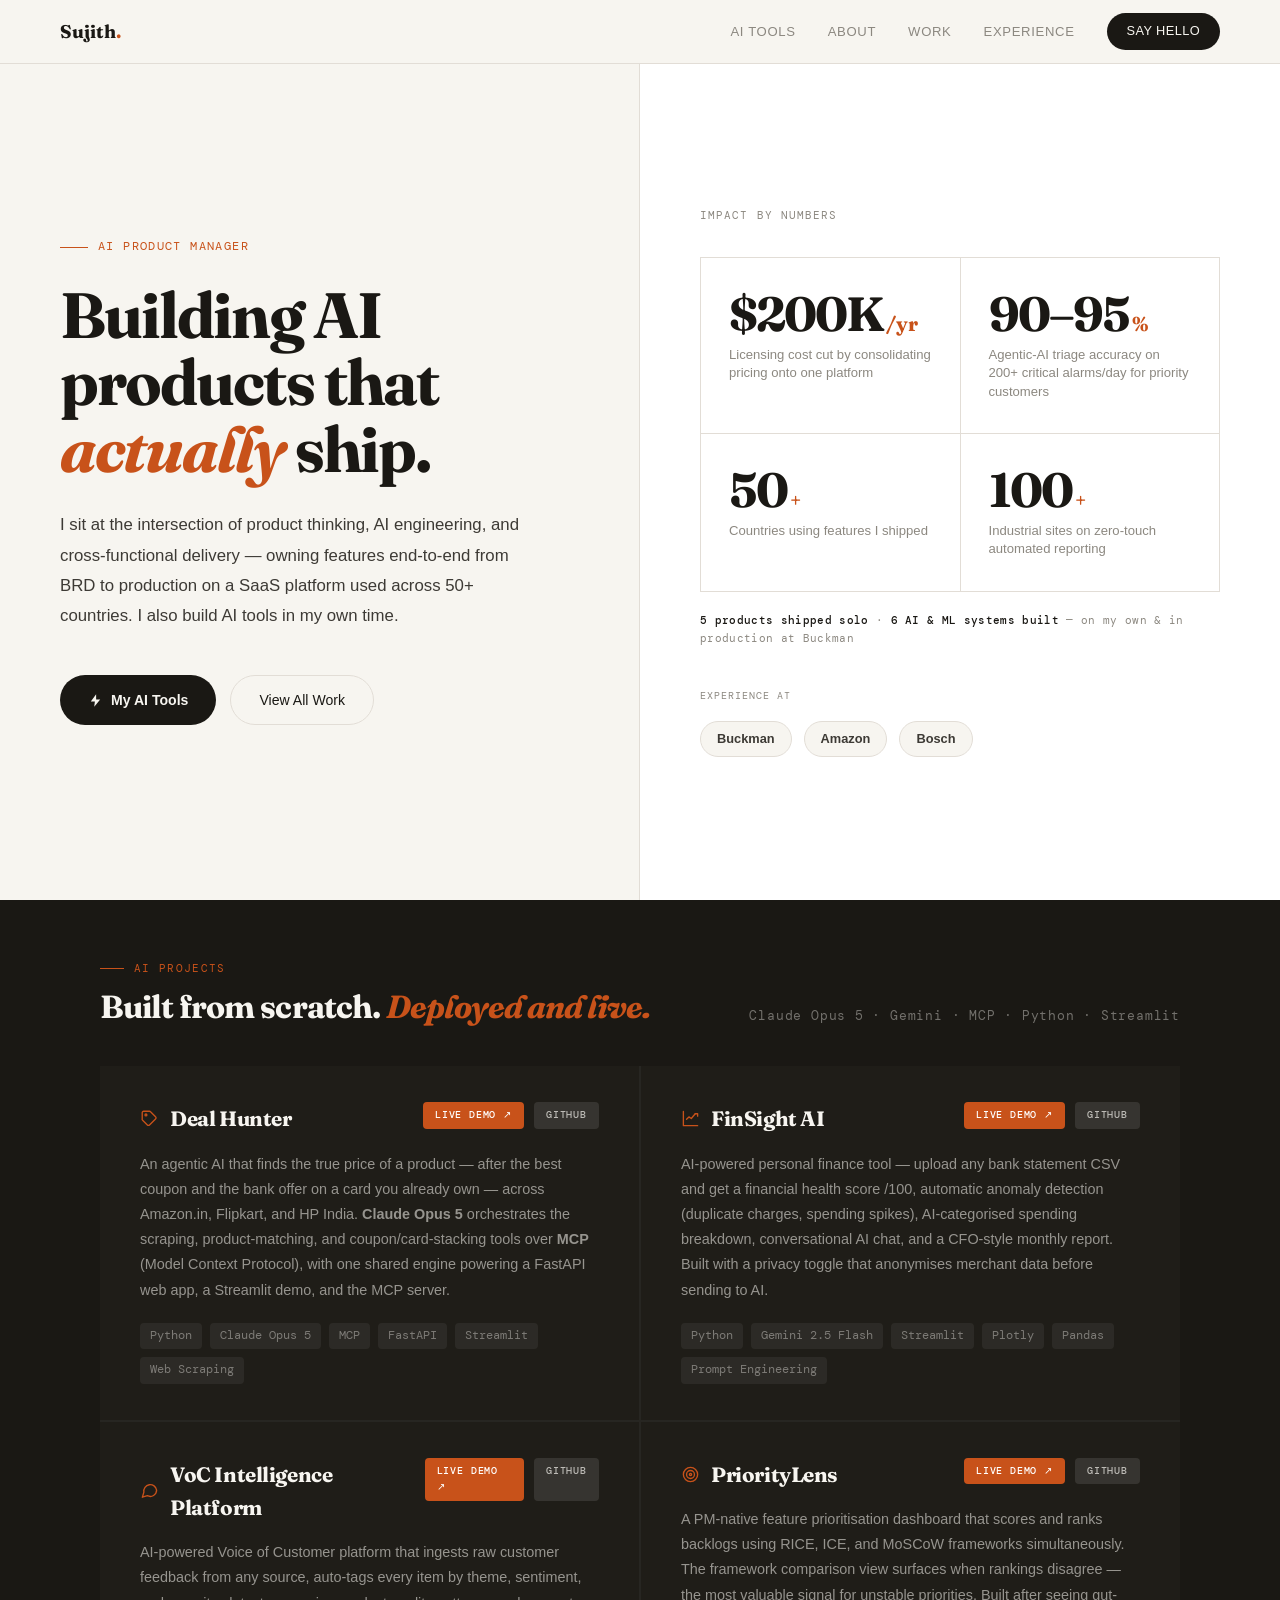
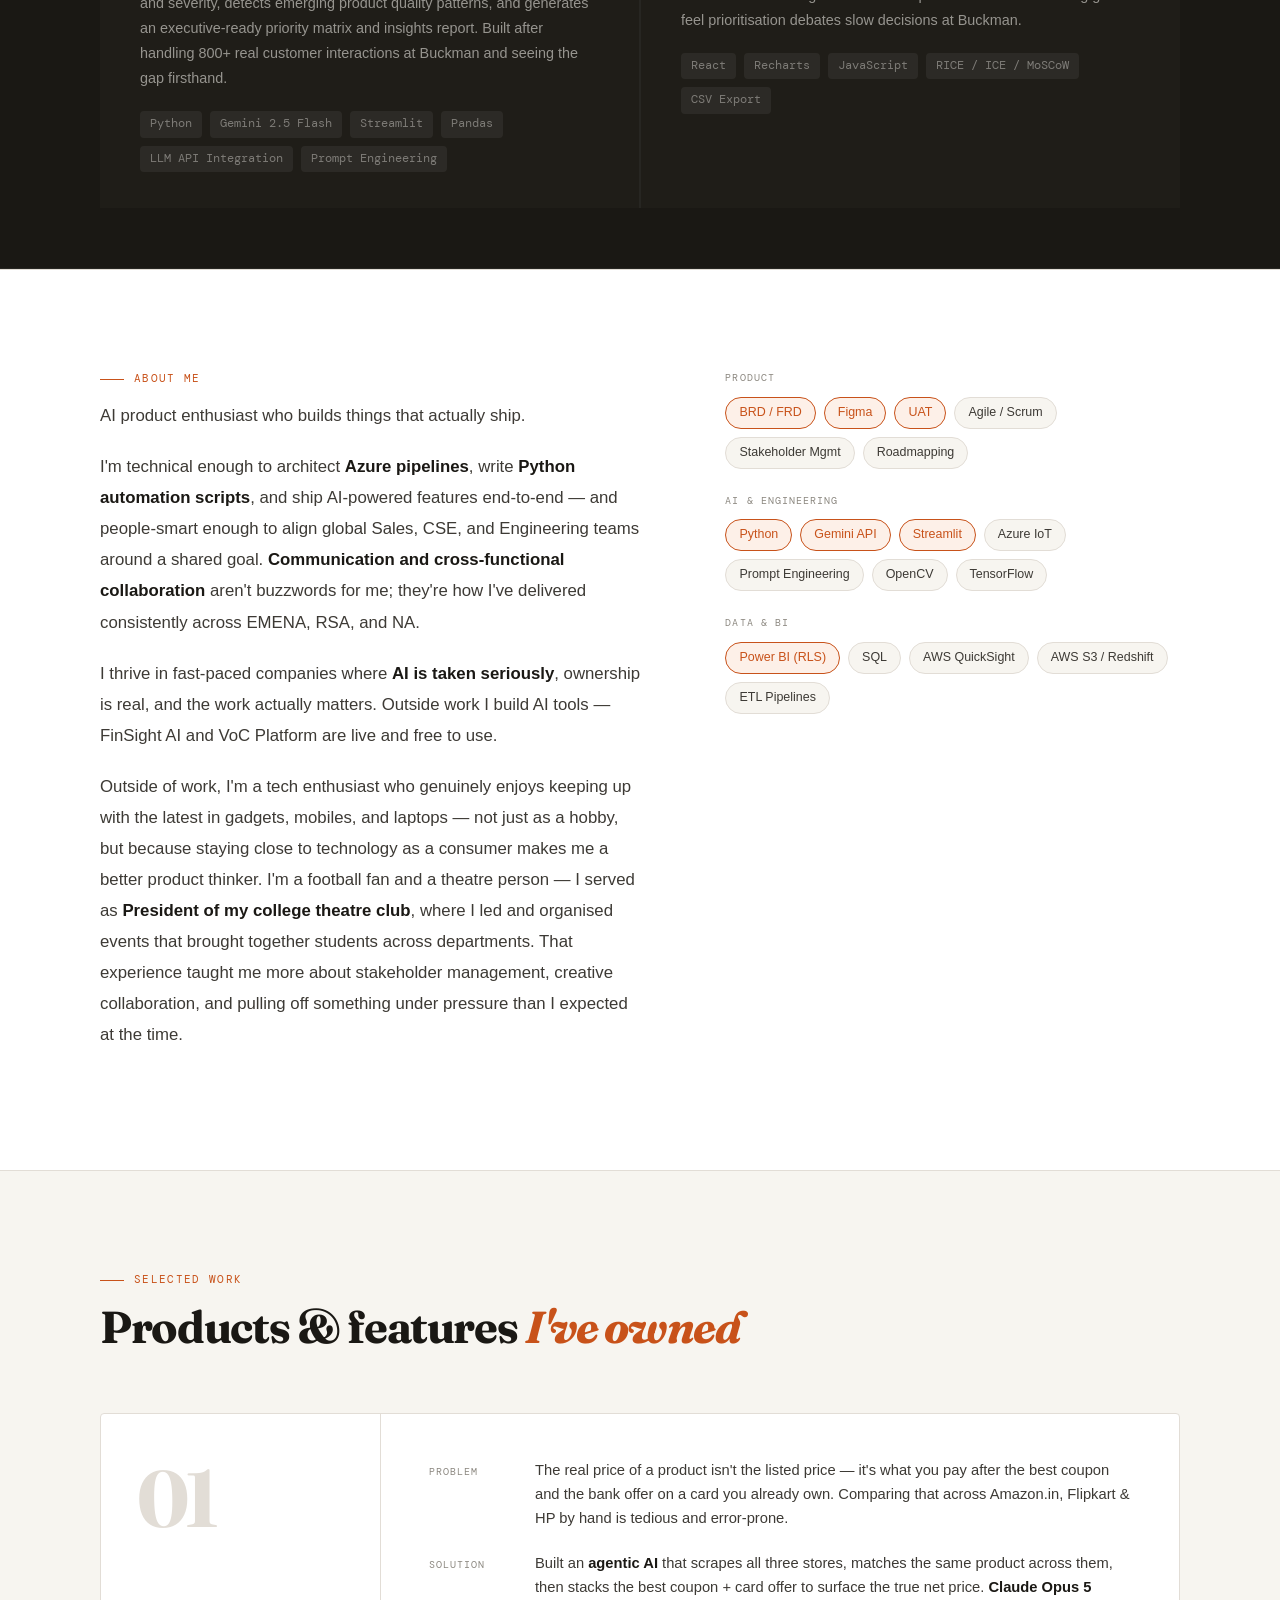
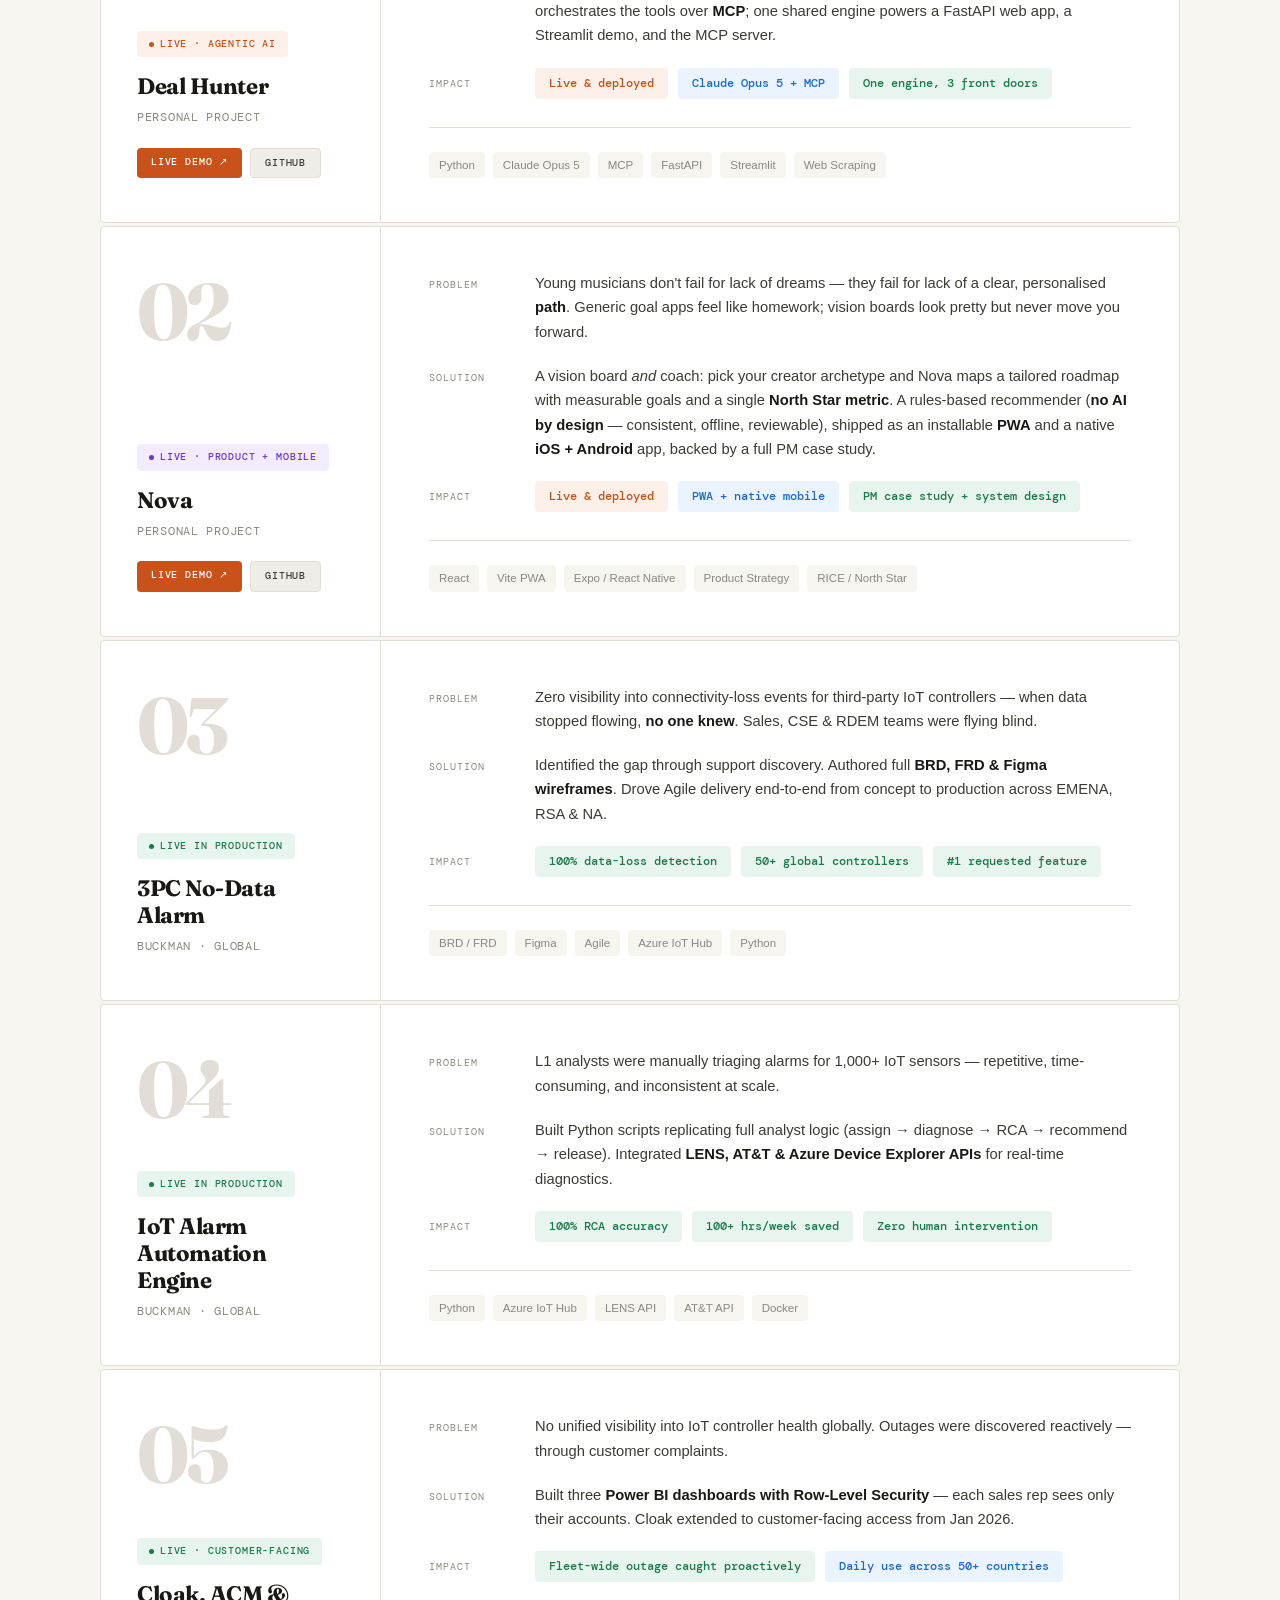
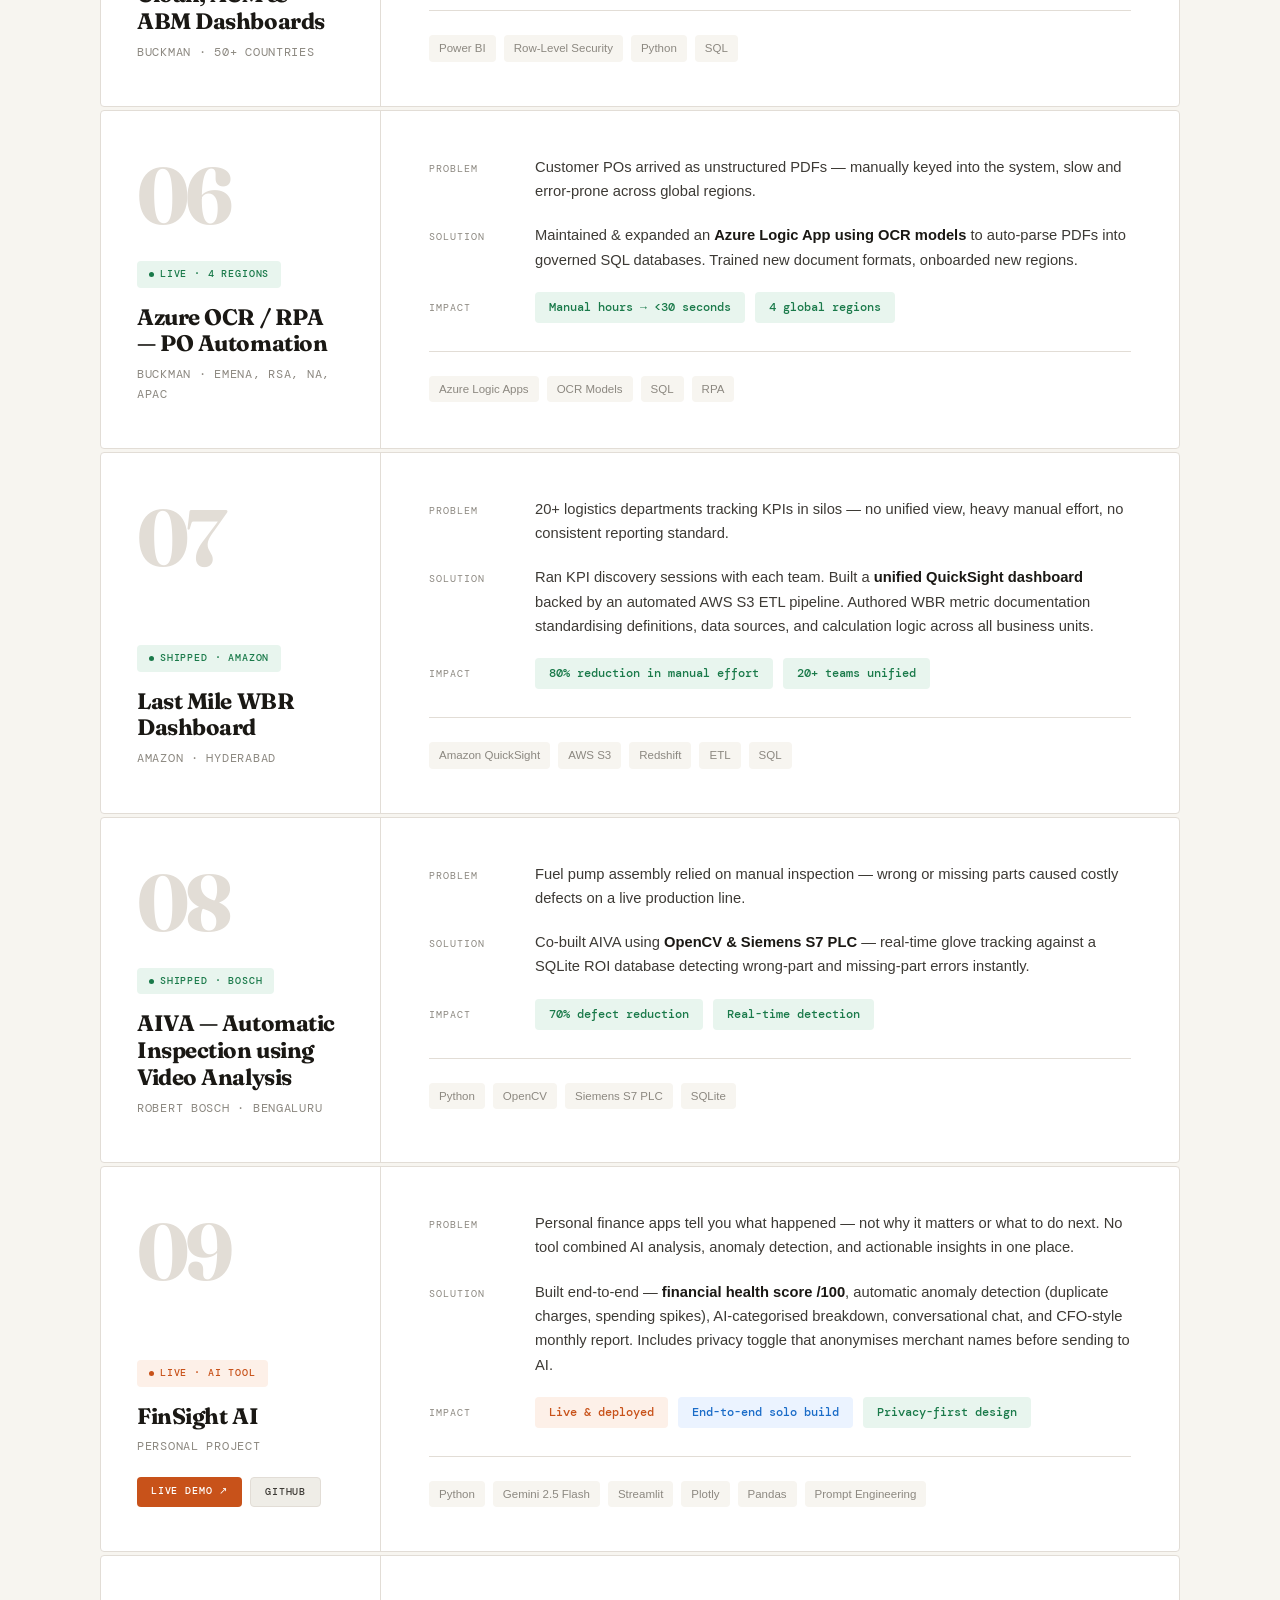
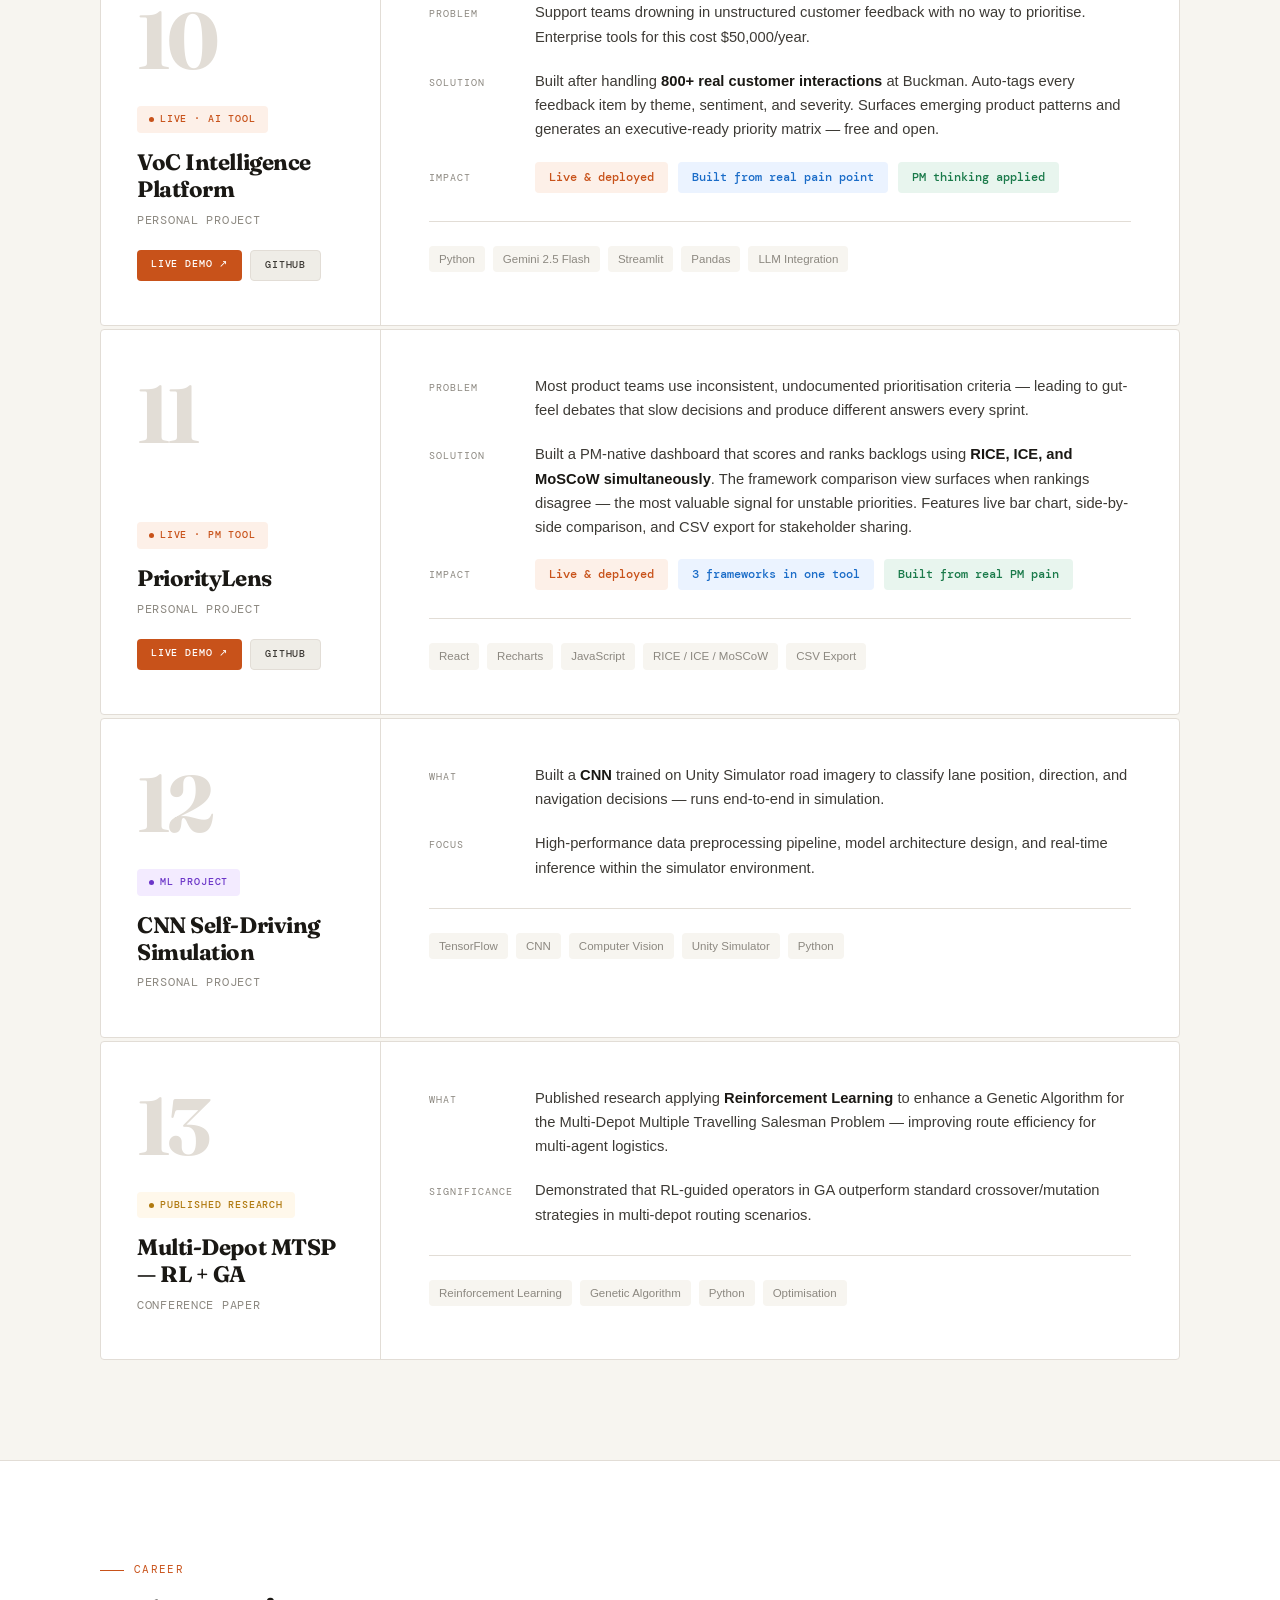
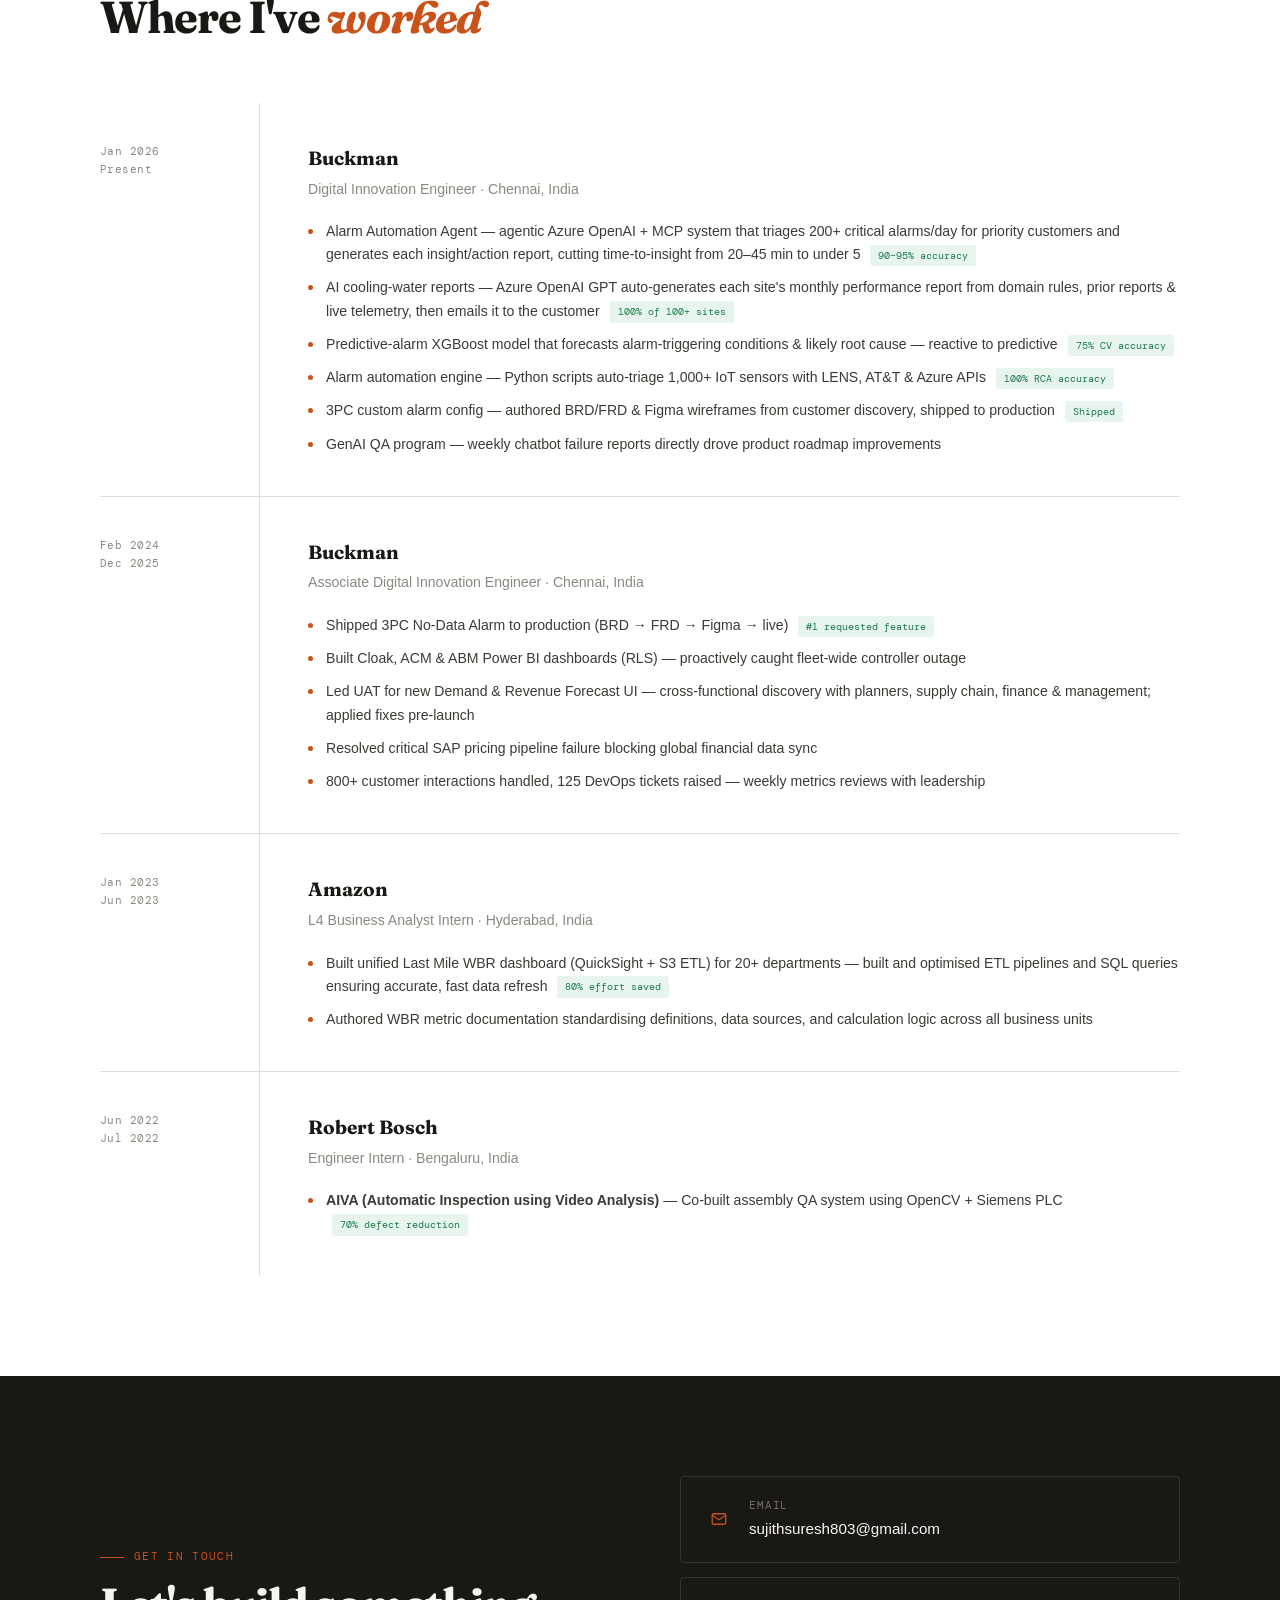
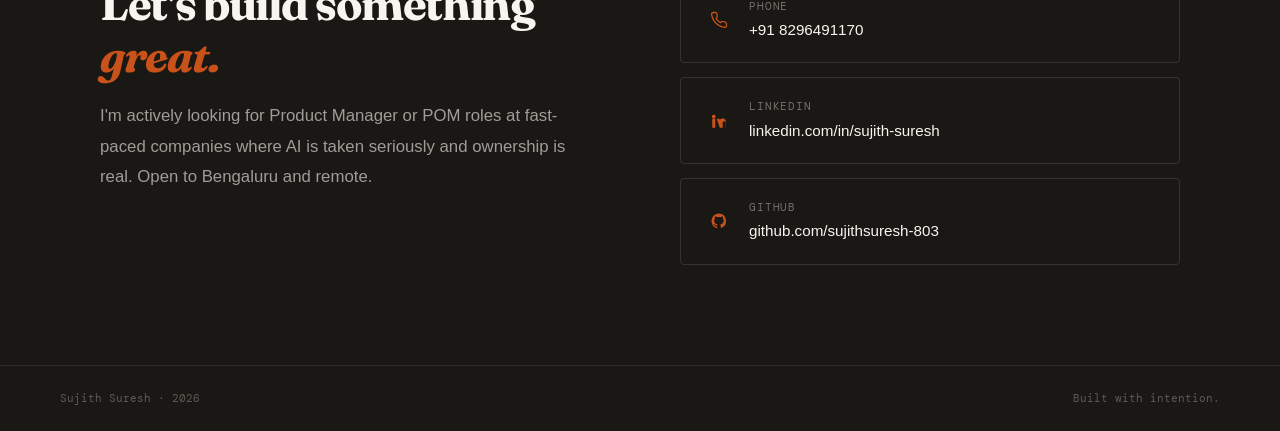
==== index.html @ ac32f65d "Add AI cooling-water report generation to Experience Current-role Experience now surfaces the AI mon" ====
<!DOCTYPE html>
<html lang="en">
<head>
<meta charset="UTF-8">
<meta name="viewport" content="width=device-width, initial-scale=1.0">
<title>Sujith Suresh — AI Product Manager</title>
<link href="https://fonts.googleapis.com/css2?family=Fraunces:ital,wght@0,300;0,400;0,600;0,700;1,300;1,400&family=Cabinet+Grotesk:wght@300;400;500;700;800&family=DM+Mono:wght@400;500&display=swap" rel="stylesheet">
<style>
  :root {
    --bg: #F7F5F0; --bg2: #EFEDE7; --white: #FFFFFF;
    --ink: #1A1814; --ink2: #3D3A35; --muted: #8C8880;
    --border: #E2DDD6; --accent: #C8521A; --accent2: #1A6CC8;
    --accent-light: #FDF0E8; --green: #1A7A4A; --green-light: #E8F5EE;
    --purple: #6B35C8; --purple-light: #F3EBFF;
    --gold: #B07A10; --gold-light: #FFF8EB;
  }
  *, *::before, *::after { box-sizing: border-box; margin: 0; padding: 0; }
  html { scroll-behavior: smooth; }
  body { background: var(--bg); color: var(--ink); font-family: 'Cabinet Grotesk', sans-serif; font-weight: 400; line-height: 1.6; overflow-x: hidden; }

  /* NAV */
  nav { position: fixed; top: 0; left: 0; right: 0; z-index: 100; padding: 0 60px; height: 64px; display: flex; justify-content: space-between; align-items: center; background: rgba(247,245,240,0.92); backdrop-filter: blur(16px); border-bottom: 1px solid var(--border); }
  .nav-logo { font-family: 'Fraunces', serif; font-weight: 700; font-size: 1.15rem; color: var(--ink); }
  .nav-logo span { color: var(--accent); }
  .nav-links { display: flex; gap: 32px; align-items: center; }
  .nav-links a { font-size: 0.82rem; font-weight: 500; color: var(--muted); text-decoration: none; letter-spacing: 0.05em; text-transform: uppercase; transition: color 0.2s; }
  .nav-links a:hover { color: var(--ink); }
  .nav-cta { background: var(--ink) !important; color: var(--bg) !important; padding: 8px 20px; border-radius: 100px; font-size: 0.8rem !important; letter-spacing: 0.03em !important; }
  .nav-cta:hover { background: var(--accent) !important; color: white !important; }

  /* HERO */
  #hero { min-height: 100vh; display: grid; grid-template-columns: 1fr 1fr; padding-top: 64px; }
  .hero-left { padding: 80px 60px; display: flex; flex-direction: column; justify-content: center; border-right: 1px solid var(--border); }
  .hero-right { padding: 80px 60px; display: flex; flex-direction: column; justify-content: center; background: var(--white); }
  .hero-eyebrow { font-family: 'DM Mono', monospace; font-size: 0.72rem; letter-spacing: 0.12em; color: var(--accent); text-transform: uppercase; margin-bottom: 24px; display: flex; align-items: center; gap: 10px; animation: fadeUp 0.5s ease both; }
  .hero-eyebrow::before { content: ''; width: 28px; height: 1px; background: var(--accent); }
  h1 { font-family: 'Fraunces', serif; font-size: clamp(2.8rem, 5vw, 4.5rem); font-weight: 700; line-height: 1.05; letter-spacing: -0.03em; margin-bottom: 28px; animation: fadeUp 0.5s 0.1s ease both; }
  h1 em { font-style: italic; color: var(--accent); }
  .hero-desc { font-size: 1.05rem; color: var(--ink2); line-height: 1.8; max-width: 480px; margin-bottom: 44px; animation: fadeUp 0.5s 0.2s ease both; }
  .hero-actions { display: flex; gap: 14px; flex-wrap: wrap; animation: fadeUp 0.5s 0.3s ease both; }
  .btn-dark { background: var(--ink); color: var(--bg); padding: 13px 28px; border-radius: 100px; font-size: 0.88rem; font-weight: 600; text-decoration: none; transition: background 0.2s, transform 0.2s; display: inline-flex; align-items: center; gap: 8px; }
  .btn-dark:hover { background: var(--accent); transform: translateY(-1px); }
  .btn-outline { background: transparent; color: var(--ink); padding: 13px 28px; border-radius: 100px; font-size: 0.88rem; font-weight: 500; text-decoration: none; border: 1.5px solid var(--border); transition: border-color 0.2s, transform 0.2s; display: inline-flex; align-items: center; gap: 8px; }
  .btn-outline:hover { border-color: var(--ink); transform: translateY(-1px); }
  .hero-stats-title { font-family: 'DM Mono', monospace; font-size: 0.68rem; letter-spacing: 0.1em; text-transform: uppercase; color: var(--muted); margin-bottom: 32px; animation: fadeUp 0.5s 0.15s ease both; }
  .stats-grid { display: grid; grid-template-columns: 1fr 1fr; gap: 1px; background: var(--border); border: 1px solid var(--border); animation: fadeUp 0.5s 0.25s ease both; }
  .stat-cell { background: var(--white); padding: 32px 28px; transition: background 0.2s; }
  .stat-cell:hover { background: var(--accent-light); }
  .stat-big { font-family: 'Fraunces', serif; font-size: 3rem; font-weight: 700; color: var(--ink); line-height: 1; letter-spacing: -0.04em; margin-bottom: 8px; }
  .stat-big span { color: var(--accent); font-size: 0.42em; letter-spacing: 0; margin-left: 3px; }
  .hero-stats-note { font-family: 'DM Mono', monospace; font-size: 0.68rem; letter-spacing: 0.03em; color: var(--muted); margin-top: 20px; line-height: 1.65; }
  .hero-stats-note strong { color: var(--ink); font-weight: 500; }
  .stat-desc { font-size: 0.82rem; color: var(--muted); line-height: 1.4; }
  .hero-brands { margin-top: 40px; animation: fadeUp 0.5s 0.35s ease both; }
  .brands-label { font-family: 'DM Mono', monospace; font-size: 0.65rem; letter-spacing: 0.1em; color: var(--muted); text-transform: uppercase; margin-bottom: 16px; }
  .brands-row { display: flex; gap: 12px; flex-wrap: wrap; }
  .brand-tag { font-size: 0.8rem; font-weight: 700; padding: 7px 16px; border-radius: 100px; border: 1.5px solid var(--border); color: var(--ink2); background: var(--bg); }

  @keyframes fadeUp { from { opacity:0; transform:translateY(20px); } to { opacity:1; transform:none; } }

  /* SHARED */
  .section-wrap { max-width: 1200px; margin: 0 auto; padding: 100px 60px; }
  .section-header { margin-bottom: 60px; }
  .eyebrow { font-family: 'DM Mono', monospace; font-size: 0.7rem; letter-spacing: 0.12em; color: var(--accent); text-transform: uppercase; margin-bottom: 12px; display: flex; align-items: center; gap: 10px; }
  .eyebrow::before { content: ''; width: 24px; height: 1px; background: var(--accent); }
  .section-title { font-family: 'Fraunces', serif; font-size: clamp(2rem, 3.5vw, 2.8rem); font-weight: 700; letter-spacing: -0.03em; line-height: 1.15; }
  .section-title em { font-style: italic; color: var(--accent); }

  /* AI TOOLS BANNER */
  #ai-tools { background: var(--ink); border-bottom: 1px solid rgba(255,255,255,0.06); }
  .ai-tools-inner { max-width: 1200px; margin: 0 auto; padding: 60px 60px; }
  .ai-tools-header { display: flex; justify-content: space-between; align-items: flex-end; margin-bottom: 40px; }
  .ai-tools-title { font-family: 'Fraunces', serif; font-size: clamp(1.6rem, 2.5vw, 2.2rem); font-weight: 700; color: var(--bg); letter-spacing: -0.03em; line-height: 1.2; }
  .ai-tools-title em { font-style: italic; color: var(--accent); }
  .ai-tools-sub { font-size: 0.82rem; color: rgba(247,245,240,0.4); font-family: 'DM Mono', monospace; letter-spacing: 0.06em; }
  .ai-tools-grid { display: grid; grid-template-columns: 1fr 1fr; gap: 2px; background: rgba(255,255,255,0.06); }
  .ai-tool-card { background: #1F1D18; padding: 36px 40px; transition: background 0.2s; }
  .ai-tool-card:hover { background: #252219; }
  .ai-tool-top { display: flex; justify-content: space-between; align-items: flex-start; margin-bottom: 16px; }
  .ai-tool-name { font-family: 'Fraunces', serif; font-size: 1.3rem; font-weight: 700; color: var(--bg); letter-spacing: -0.02em; display: flex; align-items: center; gap: 11px; }
  .tool-ic { display: inline-flex; color: var(--accent); flex-shrink: 0; }
  .tool-ic svg { display: block; }
  .ai-tool-links { display: flex; gap: 10px; }
  .ai-tool-link { font-family: 'DM Mono', monospace; font-size: 0.65rem; letter-spacing: 0.08em; text-transform: uppercase; padding: 5px 12px; border-radius: 4px; text-decoration: none; font-weight: 500; transition: opacity 0.2s; }
  .ai-tool-link:hover { opacity: 0.75; }
  .link-live { background: var(--accent); color: white; }
  .link-gh { background: rgba(255,255,255,0.1); color: rgba(247,245,240,0.7); }
  .ai-tool-desc { font-size: 0.9rem; color: rgba(247,245,240,0.55); line-height: 1.75; margin-bottom: 20px; }
  .ai-tool-stack { display: flex; flex-wrap: wrap; gap: 8px; }
  .stack-tag { font-size: 0.72rem; color: rgba(247,245,240,0.4); background: rgba(255,255,255,0.06); padding: 4px 10px; border-radius: 4px; font-family: 'DM Mono', monospace; }

  /* ABOUT */
  #about { background: var(--white); border-top: 1px solid var(--border); border-bottom: 1px solid var(--border); }
  .about-grid { display: grid; grid-template-columns: 1.2fr 1fr; gap: 80px; align-items: start; }
  .about-body p { font-size: 1.05rem; color: var(--ink2); line-height: 1.85; margin-bottom: 20px; }
  .about-body p strong { color: var(--ink); font-weight: 600; }
  .about-body p:first-child { font-family: 'Fraunces', serif; font-size: 1.25rem; font-weight: 400; line-height: 1.6; color: var(--ink); }
  .skills-stack { display: flex; flex-direction: column; gap: 24px; }
  .skill-group-label { font-family: 'DM Mono', monospace; font-size: 0.65rem; letter-spacing: 0.1em; color: var(--muted); text-transform: uppercase; margin-bottom: 10px; }
  .skill-pills { display: flex; flex-wrap: wrap; gap: 8px; }
  .pill { font-size: 0.78rem; font-weight: 500; padding: 5px 13px; border-radius: 100px; border: 1.5px solid var(--border); color: var(--ink2); background: var(--bg); transition: border-color 0.2s, color 0.2s; }
  .pill.hot { border-color: var(--accent); color: var(--accent); background: var(--accent-light); }

  /* PROJECTS */
  #projects { background: var(--bg); }
  .projects-list { display: flex; flex-direction: column; gap: 3px; }
  .case-card { background: var(--white); border: 1px solid var(--border); border-radius: 4px; overflow: hidden; transition: box-shadow 0.25s, transform 0.25s; }
  .case-card:hover { box-shadow: 0 8px 40px rgba(0,0,0,0.08); transform: translateY(-2px); }
  .case-inner { display: grid; grid-template-columns: 280px 1fr; }
  .case-left { padding: 44px 36px; border-right: 1px solid var(--border); display: flex; flex-direction: column; justify-content: space-between; }
  .case-right { padding: 44px 48px; }
  .case-number { font-family: 'Fraunces', serif; font-size: 5rem; font-weight: 700; color: var(--border); line-height: 1; letter-spacing: -0.05em; margin-bottom: 24px; }
  .case-badge { display: inline-flex; align-items: center; gap: 6px; font-family: 'DM Mono', monospace; font-size: 0.65rem; letter-spacing: 0.08em; text-transform: uppercase; padding: 5px 12px; border-radius: 4px; font-weight: 500; margin-bottom: 16px; }
  .badge-prod { background: var(--green-light); color: var(--green); }
  .badge-ai { background: var(--accent-light); color: var(--accent); }
  .badge-uat { background: #EBF3FF; color: var(--accent2); }
  .badge-ml { background: var(--purple-light); color: var(--purple); }
  .badge-pub { background: var(--gold-light); color: var(--gold); }
  .badge-dot { width: 5px; height: 5px; border-radius: 50%; background: currentColor; }
  .case-title { font-family: 'Fraunces', serif; font-size: 1.4rem; font-weight: 700; letter-spacing: -0.02em; line-height: 1.2; margin-bottom: 8px; }
  .case-company { font-size: 0.75rem; color: var(--muted); font-family: 'DM Mono', monospace; letter-spacing: 0.06em; }
  .case-links { display: flex; gap: 8px; margin-top: 20px; }
  .case-link { font-family: 'DM Mono', monospace; font-size: 0.65rem; letter-spacing: 0.08em; text-transform: uppercase; padding: 6px 14px; border-radius: 4px; text-decoration: none; font-weight: 500; transition: opacity 0.2s; }
  .case-link:hover { opacity: 0.75; }
  .case-link-live { background: var(--accent); color: white; }
  .case-link-gh { background: var(--bg2); color: var(--ink2); border: 1px solid var(--border); }
  .psi { display: flex; flex-direction: column; gap: 20px; margin-bottom: 28px; }
  .psi-row { display: grid; grid-template-columns: 90px 1fr; gap: 16px; align-items: baseline; }
  .psi-label { font-family: 'DM Mono', monospace; font-size: 0.65rem; letter-spacing: 0.1em; text-transform: uppercase; color: var(--muted); padding-top: 2px; }
  .psi-text { font-size: 0.92rem; color: var(--ink2); line-height: 1.65; }
  .psi-text strong { color: var(--ink); font-weight: 600; }
  .impact-bar { display: flex; flex-wrap: wrap; gap: 10px; }
  .impact-chip { font-family: 'DM Mono', monospace; font-size: 0.72rem; padding: 6px 14px; border-radius: 4px; background: var(--green-light); color: var(--green); font-weight: 500; }
  .impact-chip.blue { background: #EBF3FF; color: var(--accent2); }
  .impact-chip.orange { background: var(--accent-light); color: var(--accent); }
  .case-tech { display: flex; flex-wrap: wrap; gap: 8px; margin-top: 24px; padding-top: 24px; border-top: 1px solid var(--border); }
  .tech { font-size: 0.72rem; color: var(--muted); background: var(--bg); padding: 4px 10px; border-radius: 4px; }

  /* EXPERIENCE */
  #experience { background: var(--white); border-top: 1px solid var(--border); }
  .exp-grid { display: grid; grid-template-columns: 160px 1fr; }
  .exp-date-col { padding: 40px 32px 40px 0; border-right: 1px solid var(--border); border-bottom: 1px solid var(--border); }
  .exp-content-col { padding: 40px 0 40px 48px; border-bottom: 1px solid var(--border); }
  .exp-date-col.last, .exp-content-col.last { border-bottom: none; }
  .exp-dates { font-family: 'DM Mono', monospace; font-size: 0.7rem; color: var(--muted); letter-spacing: 0.04em; line-height: 1.6; }
  .exp-company { font-family: 'Fraunces', serif; font-size: 1.2rem; font-weight: 700; margin-bottom: 4px; }
  .exp-role { font-size: 0.88rem; color: var(--muted); margin-bottom: 20px; }
  .exp-bullets { list-style: none; display: flex; flex-direction: column; gap: 10px; }
  .exp-bullets li { font-size: 0.88rem; color: var(--ink2); padding-left: 18px; position: relative; line-height: 1.65; }
  .exp-bullets li::before { content: ''; position: absolute; left: 0; top: 9px; width: 5px; height: 5px; border-radius: 50%; background: var(--accent); }
  .exp-tag { display: inline-block; font-family: 'DM Mono', monospace; font-size: 0.65rem; background: var(--green-light); color: var(--green); padding: 2px 8px; border-radius: 3px; margin-left: 6px; vertical-align: middle; }

  /* CONTACT */
  #contact { background: var(--ink); color: var(--bg); }
  #contact .section-title { color: var(--bg); }
  #contact .eyebrow { color: var(--accent); }
  #contact .eyebrow::before { background: var(--accent); }
  .contact-grid { display: grid; grid-template-columns: 1fr 1fr; gap: 80px; align-items: center; }
  .contact-left p { font-size: 1.05rem; color: rgba(247,245,240,0.6); line-height: 1.8; margin-top: 20px; }
  .contact-links { display: flex; flex-direction: column; gap: 14px; }
  .contact-link { display: flex; align-items: center; gap: 16px; padding: 20px 24px; border: 1px solid rgba(247,245,240,0.12); border-radius: 4px; text-decoration: none; color: var(--bg); transition: background 0.2s, border-color 0.2s; }
  .contact-link:hover { background: rgba(247,245,240,0.06); border-color: rgba(247,245,240,0.25); }
  .cl-icon { width: 28px; display: inline-flex; align-items: center; justify-content: center; color: var(--accent); flex-shrink: 0; font-family: 'Fraunces', serif; font-weight: 700; font-size: 1rem; }
  .cl-icon svg { display: block; }
  .cl-label { font-size: 0.68rem; font-family: 'DM Mono', monospace; letter-spacing: 0.08em; color: rgba(247,245,240,0.4); text-transform: uppercase; margin-bottom: 3px; }
  .cl-value { font-size: 0.95rem; font-weight: 500; }

  footer { background: var(--ink); border-top: 1px solid rgba(247,245,240,0.08); padding: 24px 60px; display: flex; justify-content: space-between; }
  footer span { font-family: 'DM Mono', monospace; font-size: 0.68rem; color: rgba(247,245,240,0.3); }

  .reveal { opacity: 0; transform: translateY(24px); transition: opacity 0.6s ease, transform 0.6s ease; }
  .reveal.visible { opacity: 1; transform: none; }

  @media (max-width: 960px) {
    nav { padding: 0 24px; } .nav-links { display: none; }
    #hero { grid-template-columns: 1fr; }
    .hero-left, .hero-right { padding: 60px 24px; }
    .section-wrap, .ai-tools-inner { padding: 60px 24px; }
    .about-grid, .contact-grid { grid-template-columns: 1fr; gap: 48px; }
    .case-inner { grid-template-columns: 1fr; }
    .case-left { border-right: none; border-bottom: 1px solid var(--border); }
    .exp-grid { grid-template-columns: 1fr; }
    .exp-date-col { border-right: none; border-bottom: none; padding: 32px 0 0; }
    .exp-content-col { padding: 12px 0 32px; }
    .ai-tools-grid { grid-template-columns: 1fr; }
    .ai-tools-header { flex-direction: column; align-items: flex-start; gap: 8px; }
  }
</style>
</head>
<body>

<nav>
  <div class="nav-logo">Sujith<span>.</span></div>
  <div class="nav-links">
    <a href="#ai-tools">AI Tools</a>
    <a href="#about">About</a>
    <a href="#projects">Work</a>
    <a href="#experience">Experience</a>
    <a href="#contact" class="nav-cta">Say Hello</a>
  </div>
</nav>

<!-- HERO -->
<section id="hero">
  <div class="hero-left">
    <div class="hero-eyebrow">AI Product Manager</div>
    <h1>Building AI products that <em>actually</em> ship.</h1>
    <p class="hero-desc">I sit at the intersection of product thinking, AI engineering, and cross-functional delivery — owning features end-to-end from BRD to production on a SaaS platform used across 50+ countries. I also build AI tools in my own time.</p>
    <div class="hero-actions">
      <a href="#ai-tools" class="btn-dark"><svg viewBox="0 0 24 24" width="15" height="15" fill="currentColor" aria-hidden="true"><path d="M13 2 4.5 13.5H11l-1 8.5L19.5 10.5H13z"/></svg> My AI Tools</a>
      <a href="#projects" class="btn-outline">View All Work</a>
    </div>
  </div>
  <div class="hero-right">
    <div class="hero-stats-title">Impact by numbers</div>
    <div class="stats-grid">
      <div class="stat-cell">
        <div class="stat-big">$200K<span>/yr</span></div>
        <div class="stat-desc">Licensing cost cut by consolidating pricing onto one platform</div>
      </div>
      <div class="stat-cell">
        <div class="stat-big">90–95<span>%</span></div>
        <div class="stat-desc">Agentic-AI triage accuracy on 200+ critical alarms/day for priority customers</div>
      </div>
      <div class="stat-cell">
        <div class="stat-big">50<span>+</span></div>
        <div class="stat-desc">Countries using features I shipped</div>
      </div>
      <div class="stat-cell">
        <div class="stat-big">100<span>+</span></div>
        <div class="stat-desc">Industrial sites on zero-touch automated reporting</div>
      </div>
    </div>
    <div class="hero-stats-note"><strong>5 products shipped solo</strong> · <strong>6 AI &amp; ML systems built</strong> — on my own &amp; in production at Buckman</div>
    <div class="hero-brands">
      <div class="brands-label">Experience at</div>
      <div class="brands-row">
        <span class="brand-tag">Buckman</span>
        <span class="brand-tag">Amazon</span>
        <span class="brand-tag">Bosch</span>
      </div>
    </div>
  </div>
</section>

<!-- AI TOOLS SECTION -->
<section id="ai-tools">
  <div class="ai-tools-inner">
    <div class="ai-tools-header reveal">
      <div>
        <div style="font-family:'DM Mono',monospace;font-size:0.7rem;letter-spacing:0.12em;color:var(--accent);text-transform:uppercase;margin-bottom:10px;display:flex;align-items:center;gap:10px;"><span style="width:24px;height:1px;background:var(--accent);display:inline-block"></span>AI Projects</div>
        <div class="ai-tools-title">Built from scratch. <em>Deployed and live.</em></div>
      </div>
      <div class="ai-tools-sub">Claude Opus 5 &middot; Gemini &middot; MCP &middot; Python &middot; Streamlit</div>
    </div>
    <div class="ai-tools-grid reveal">

      <div class="ai-tool-card">
        <div class="ai-tool-top">
          <div class="ai-tool-name"><span class="tool-ic"><svg viewBox="0 0 24 24" width="19" height="19" fill="none" stroke="currentColor" stroke-width="1.7" stroke-linecap="round" stroke-linejoin="round" aria-hidden="true"><path d="M19.6 12.6 12 20.2a1.9 1.9 0 0 1-2.7 0l-6-6A1.9 1.9 0 0 1 2.8 12V4.5A1.7 1.7 0 0 1 4.5 2.8H12a1.9 1.9 0 0 1 1.3.6l6.3 6.3a1.9 1.9 0 0 1 0 2.9Z"/><circle cx="7.5" cy="7.5" r="1.2"/></svg></span>Deal Hunter</div>
          <div class="ai-tool-links">
            <a href="https://deal-hunter-mcp.streamlit.app/" target="_blank" class="ai-tool-link link-live">Live Demo &#8599;</a>
            <a href="https://github.com/sujithsuresh-803/deal-hunter" target="_blank" class="ai-tool-link link-gh">GitHub</a>
          </div>
        </div>
        <p class="ai-tool-desc">An agentic AI that finds the true price of a product — after the best coupon and the bank offer on a card you already own — across Amazon.in, Flipkart, and HP India. <strong>Claude Opus 5</strong> orchestrates the scraping, product-matching, and coupon/card-stacking tools over <strong>MCP</strong> (Model Context Protocol), with one shared engine powering a FastAPI web app, a Streamlit demo, and the MCP server.</p>
        <div class="ai-tool-stack">
          <span class="stack-tag">Python</span>
          <span class="stack-tag">Claude Opus 5</span>
          <span class="stack-tag">MCP</span>
          <span class="stack-tag">FastAPI</span>
          <span class="stack-tag">Streamlit</span>
          <span class="stack-tag">Web Scraping</span>
        </div>
      </div>

      <div class="ai-tool-card">
        <div class="ai-tool-top">
          <div class="ai-tool-name"><span class="tool-ic"><svg viewBox="0 0 24 24" width="19" height="19" fill="none" stroke="currentColor" stroke-width="1.7" stroke-linecap="round" stroke-linejoin="round" aria-hidden="true"><path d="M3 3v18h18"/><path d="m7 13 3-3 3 2 5-6"/><path d="M18 6h3v3"/></svg></span>FinSight AI</div>
          <div class="ai-tool-links">
            <a href="https://finsight-ai-report.streamlit.app" target="_blank" class="ai-tool-link link-live">Live Demo &#8599;</a>
            <a href="https://github.com/sujithsuresh-803/finsight" target="_blank" class="ai-tool-link link-gh">GitHub</a>
          </div>
        </div>
        <p class="ai-tool-desc">AI-powered personal finance tool — upload any bank statement CSV and get a financial health score /100, automatic anomaly detection (duplicate charges, spending spikes), AI-categorised spending breakdown, conversational AI chat, and a CFO-style monthly report. Built with a privacy toggle that anonymises merchant data before sending to AI.</p>
        <div class="ai-tool-stack">
          <span class="stack-tag">Python</span>
          <span class="stack-tag">Gemini 2.5 Flash</span>
          <span class="stack-tag">Streamlit</span>
          <span class="stack-tag">Plotly</span>
          <span class="stack-tag">Pandas</span>
          <span class="stack-tag">Prompt Engineering</span>
        </div>
      </div>
      <div class="ai-tool-card">
        <div class="ai-tool-top">
          <div class="ai-tool-name"><span class="tool-ic"><svg viewBox="0 0 24 24" width="19" height="19" fill="none" stroke="currentColor" stroke-width="1.7" stroke-linecap="round" stroke-linejoin="round" aria-hidden="true"><path d="M21 11.5a8 8 0 0 1-11.6 7.1L3 20.5l1.9-6.4A8 8 0 1 1 21 11.5Z"/></svg></span>VoC Intelligence Platform</div>
          <div class="ai-tool-links">
            <a href="https://voc-pgqvcesvparenwdz59rynz.streamlit.app" target="_blank" class="ai-tool-link link-live">Live Demo &#8599;</a>
            <a href="https://github.com/sujithsuresh-803/voc-platform" target="_blank" class="ai-tool-link link-gh">GitHub</a>
          </div>
        </div>
        <p class="ai-tool-desc">AI-powered Voice of Customer platform that ingests raw customer feedback from any source, auto-tags every item by theme, sentiment, and severity, detects emerging product quality patterns, and generates an executive-ready priority matrix and insights report. Built after handling 800+ real customer interactions at Buckman and seeing the gap firsthand.</p>
        <div class="ai-tool-stack">
          <span class="stack-tag">Python</span>
          <span class="stack-tag">Gemini 2.5 Flash</span>
          <span class="stack-tag">Streamlit</span>
          <span class="stack-tag">Pandas</span>
          <span class="stack-tag">LLM API Integration</span>
          <span class="stack-tag">Prompt Engineering</span>
        </div>
      </div>
      <div class="ai-tool-card">
        <div class="ai-tool-top">
          <div class="ai-tool-name"><span class="tool-ic"><svg viewBox="0 0 24 24" width="19" height="19" fill="none" stroke="currentColor" stroke-width="1.7" stroke-linecap="round" stroke-linejoin="round" aria-hidden="true"><circle cx="12" cy="12" r="9"/><circle cx="12" cy="12" r="5"/><circle cx="12" cy="12" r="1.4"/></svg></span>PriorityLens</div>
          <div class="ai-tool-links">
            <a href="https://sujithsuresh-803.github.io/prioritylens" target="_blank" class="ai-tool-link link-live">Live Demo &#8599;</a>
            <a href="https://github.com/sujithsuresh-803/prioritylens" target="_blank" class="ai-tool-link link-gh">GitHub</a>
          </div>
        </div>
        <p class="ai-tool-desc">A PM-native feature prioritisation dashboard that scores and ranks backlogs using RICE, ICE, and MoSCoW frameworks simultaneously. The framework comparison view surfaces when rankings disagree — the most valuable signal for unstable priorities. Built after seeing gut-feel prioritisation debates slow decisions at Buckman.</p>
        <div class="ai-tool-stack">
          <span class="stack-tag">React</span>
          <span class="stack-tag">Recharts</span>
          <span class="stack-tag">JavaScript</span>
          <span class="stack-tag">RICE / ICE / MoSCoW</span>
          <span class="stack-tag">CSV Export</span>
        </div>
      </div>

    </div>
  </div>
</section>

<!-- ABOUT -->
<section id="about">
  <div class="section-wrap">
    <div class="about-grid reveal">
      <div class="about-body">
        <div class="eyebrow">About me</div>
        <p>AI product enthusiast who builds things that actually ship.</p>
        <p>I'm technical enough to architect <strong>Azure pipelines</strong>, write <strong>Python automation scripts</strong>, and ship AI-powered features end-to-end — and people-smart enough to align global Sales, CSE, and Engineering teams around a shared goal. <strong>Communication and cross-functional collaboration</strong> aren't buzzwords for me; they're how I've delivered consistently across EMENA, RSA, and NA.</p>
        <p>I thrive in fast-paced companies where <strong>AI is taken seriously</strong>, ownership is real, and the work actually matters. Outside work I build AI tools — FinSight AI and VoC Platform are live and free to use.</p>
        <p>Outside of work, I'm a tech enthusiast who genuinely enjoys keeping up with the latest in gadgets, mobiles, and laptops — not just as a hobby, but because staying close to technology as a consumer makes me a better product thinker. I'm a football fan and a theatre person — I served as <strong>President of my college theatre club</strong>, where I led and organised events that brought together students across departments. That experience taught me more about stakeholder management, creative collaboration, and pulling off something under pressure than I expected at the time.</p>
      </div>
      <div class="skills-stack reveal">
        <div>
          <div class="skill-group-label">Product</div>
          <div class="skill-pills"><span class="pill hot">BRD / FRD</span><span class="pill hot">Figma</span><span class="pill hot">UAT</span><span class="pill">Agile / Scrum</span><span class="pill">Stakeholder Mgmt</span><span class="pill">Roadmapping</span></div>
        </div>
        <div>
          <div class="skill-group-label">AI &amp; Engineering</div>
          <div class="skill-pills"><span class="pill hot">Python</span><span class="pill hot">Gemini API</span><span class="pill hot">Streamlit</span><span class="pill">Azure IoT</span><span class="pill">Prompt Engineering</span><span class="pill">OpenCV</span><span class="pill">TensorFlow</span></div>
        </div>
        <div>
          <div class="skill-group-label">Data &amp; BI</div>
          <div class="skill-pills"><span class="pill hot">Power BI (RLS)</span><span class="pill">SQL</span><span class="pill">AWS QuickSight</span><span class="pill">AWS S3 / Redshift</span><span class="pill">ETL Pipelines</span></div>
        </div>
      </div>
    </div>
  </div>
</section>

<!-- PROJECTS -->
<section id="projects">
  <div class="section-wrap">
    <div class="section-header reveal">
      <div class="eyebrow">Selected work</div>
      <div class="section-title">Products &amp; features <em>I've owned</em></div>
    </div>
    <div class="projects-list">

      <div class="case-card reveal">
        <div class="case-inner">
          <div class="case-left">
            <div class="case-number">01</div>
            <div>
              <div class="case-badge badge-ai"><span class="badge-dot"></span>Live &middot; Agentic AI</div>
              <div class="case-title">Deal Hunter</div>
              <div class="case-company">PERSONAL PROJECT</div>
              <div class="case-links">
                <a href="https://deal-hunter-mcp.streamlit.app/" target="_blank" class="case-link case-link-live">Live Demo &#8599;</a>
                <a href="https://github.com/sujithsuresh-803/deal-hunter" target="_blank" class="case-link case-link-gh">GitHub</a>
              </div>
            </div>
          </div>
          <div class="case-right">
            <div class="psi">
              <div class="psi-row"><div class="psi-label">Problem</div><div class="psi-text">The real price of a product isn't the listed price — it's what you pay after the best coupon and the bank offer on a card you already own. Comparing that across Amazon.in, Flipkart &amp; HP by hand is tedious and error-prone.</div></div>
              <div class="psi-row"><div class="psi-label">Solution</div><div class="psi-text">Built an <strong>agentic AI</strong> that scrapes all three stores, matches the same product across them, then stacks the best coupon + card offer to surface the true net price. <strong>Claude Opus 5</strong> orchestrates the tools over <strong>MCP</strong>; one shared engine powers a FastAPI web app, a Streamlit demo, and the MCP server.</div></div>
              <div class="psi-row"><div class="psi-label">Impact</div><div class="psi-text"><div class="impact-bar"><span class="impact-chip orange">Live &amp; deployed</span><span class="impact-chip blue">Claude Opus 5 + MCP</span><span class="impact-chip">One engine, 3 front doors</span></div></div></div>
            </div>
            <div class="case-tech"><span class="tech">Python</span><span class="tech">Claude Opus 5</span><span class="tech">MCP</span><span class="tech">FastAPI</span><span class="tech">Streamlit</span><span class="tech">Web Scraping</span></div>
          </div>
        </div>
      </div>

      <div class="case-card reveal">
        <div class="case-inner">
          <div class="case-left">
            <div class="case-number">02</div>
            <div>
              <div class="case-badge badge-ml"><span class="badge-dot"></span>Live &middot; Product + Mobile</div>
              <div class="case-title">Nova</div>
              <div class="case-company">PERSONAL PROJECT</div>
              <div class="case-links">
                <a href="https://nova-7iqn.vercel.app" target="_blank" class="case-link case-link-live">Live Demo &#8599;</a>
                <a href="https://github.com/sujithsuresh-803/nova" target="_blank" class="case-link case-link-gh">GitHub</a>
              </div>
            </div>
          </div>
          <div class="case-right">
            <div class="psi">
              <div class="psi-row"><div class="psi-label">Problem</div><div class="psi-text">Young musicians don't fail for lack of dreams — they fail for lack of a clear, personalised <strong>path</strong>. Generic goal apps feel like homework; vision boards look pretty but never move you forward.</div></div>
              <div class="psi-row"><div class="psi-label">Solution</div><div class="psi-text">A vision board <em>and</em> coach: pick your creator archetype and Nova maps a tailored roadmap with measurable goals and a single <strong>North Star metric</strong>. A rules-based recommender (<strong>no AI by design</strong> — consistent, offline, reviewable), shipped as an installable <strong>PWA</strong> and a native <strong>iOS + Android</strong> app, backed by a full PM case study.</div></div>
              <div class="psi-row"><div class="psi-label">Impact</div><div class="psi-text"><div class="impact-bar"><span class="impact-chip orange">Live &amp; deployed</span><span class="impact-chip blue">PWA + native mobile</span><span class="impact-chip">PM case study + system design</span></div></div></div>
            </div>
            <div class="case-tech"><span class="tech">React</span><span class="tech">Vite PWA</span><span class="tech">Expo / React Native</span><span class="tech">Product Strategy</span><span class="tech">RICE / North Star</span></div>
          </div>
        </div>
      </div>

      <div class="case-card reveal">
        <div class="case-inner">
          <div class="case-left">
            <div class="case-number">03</div>
            <div><div class="case-badge badge-prod"><span class="badge-dot"></span>Live in Production</div><div class="case-title">3PC No-Data Alarm</div><div class="case-company">BUCKMAN &middot; GLOBAL</div></div>
          </div>
          <div class="case-right">
            <div class="psi">
              <div class="psi-row"><div class="psi-label">Problem</div><div class="psi-text">Zero visibility into connectivity-loss events for third-party IoT controllers — when data stopped flowing, <strong>no one knew</strong>. Sales, CSE &amp; RDEM teams were flying blind.</div></div>
              <div class="psi-row"><div class="psi-label">Solution</div><div class="psi-text">Identified the gap through support discovery. Authored full <strong>BRD, FRD &amp; Figma wireframes</strong>. Drove Agile delivery end-to-end from concept to production across EMENA, RSA &amp; NA.</div></div>
              <div class="psi-row"><div class="psi-label">Impact</div><div class="psi-text"><div class="impact-bar"><span class="impact-chip">100% data-loss detection</span><span class="impact-chip">50+ global controllers</span><span class="impact-chip">#1 requested feature</span></div></div></div>
            </div>
            <div class="case-tech"><span class="tech">BRD / FRD</span><span class="tech">Figma</span><span class="tech">Agile</span><span class="tech">Azure IoT Hub</span><span class="tech">Python</span></div>
          </div>
        </div>
      </div>

      <div class="case-card reveal">
        <div class="case-inner">
          <div class="case-left">
            <div class="case-number">04</div>
            <div><div class="case-badge badge-prod"><span class="badge-dot"></span>Live in Production</div><div class="case-title">IoT Alarm Automation Engine</div><div class="case-company">BUCKMAN &middot; GLOBAL</div></div>
          </div>
          <div class="case-right">
            <div class="psi">
              <div class="psi-row"><div class="psi-label">Problem</div><div class="psi-text">L1 analysts were manually triaging alarms for 1,000+ IoT sensors — repetitive, time-consuming, and inconsistent at scale.</div></div>
              <div class="psi-row"><div class="psi-label">Solution</div><div class="psi-text">Built Python scripts replicating full analyst logic (assign &rarr; diagnose &rarr; RCA &rarr; recommend &rarr; release). Integrated <strong>LENS, AT&amp;T &amp; Azure Device Explorer APIs</strong> for real-time diagnostics.</div></div>
              <div class="psi-row"><div class="psi-label">Impact</div><div class="psi-text"><div class="impact-bar"><span class="impact-chip">100% RCA accuracy</span><span class="impact-chip">100+ hrs/week saved</span><span class="impact-chip">Zero human intervention</span></div></div></div>
            </div>
            <div class="case-tech"><span class="tech">Python</span><span class="tech">Azure IoT Hub</span><span class="tech">LENS API</span><span class="tech">AT&amp;T API</span><span class="tech">Docker</span></div>
          </div>
        </div>
      </div>

      <div class="case-card reveal">
        <div class="case-inner">
          <div class="case-left">
            <div class="case-number">05</div>
            <div><div class="case-badge badge-prod"><span class="badge-dot"></span>Live &middot; Customer-Facing</div><div class="case-title">Cloak, ACM &amp; ABM Dashboards</div><div class="case-company">BUCKMAN &middot; 50+ COUNTRIES</div></div>
          </div>
          <div class="case-right">
            <div class="psi">
              <div class="psi-row"><div class="psi-label">Problem</div><div class="psi-text">No unified visibility into IoT controller health globally. Outages were discovered reactively — through customer complaints.</div></div>
              <div class="psi-row"><div class="psi-label">Solution</div><div class="psi-text">Built three <strong>Power BI dashboards with Row-Level Security</strong> — each sales rep sees only their accounts. Cloak extended to customer-facing access from Jan 2026.</div></div>
              <div class="psi-row"><div class="psi-label">Impact</div><div class="psi-text"><div class="impact-bar"><span class="impact-chip">Fleet-wide outage caught proactively</span><span class="impact-chip blue">Daily use across 50+ countries</span></div></div></div>
            </div>
            <div class="case-tech"><span class="tech">Power BI</span><span class="tech">Row-Level Security</span><span class="tech">Python</span><span class="tech">SQL</span></div>
          </div>
        </div>
      </div>

      <div class="case-card reveal">
        <div class="case-inner">
          <div class="case-left">
            <div class="case-number">06</div>
            <div><div class="case-badge badge-prod"><span class="badge-dot"></span>Live &middot; 4 Regions</div><div class="case-title">Azure OCR / RPA — PO Automation</div><div class="case-company">BUCKMAN &middot; EMENA, RSA, NA, APAC</div></div>
          </div>
          <div class="case-right">
            <div class="psi">
              <div class="psi-row"><div class="psi-label">Problem</div><div class="psi-text">Customer POs arrived as unstructured PDFs — manually keyed into the system, slow and error-prone across global regions.</div></div>
              <div class="psi-row"><div class="psi-label">Solution</div><div class="psi-text">Maintained &amp; expanded an <strong>Azure Logic App using OCR models</strong> to auto-parse PDFs into governed SQL databases. Trained new document formats, onboarded new regions.</div></div>
              <div class="psi-row"><div class="psi-label">Impact</div><div class="psi-text"><div class="impact-bar"><span class="impact-chip">Manual hours &rarr; &lt;30 seconds</span><span class="impact-chip">4 global regions</span></div></div></div>
            </div>
            <div class="case-tech"><span class="tech">Azure Logic Apps</span><span class="tech">OCR Models</span><span class="tech">SQL</span><span class="tech">RPA</span></div>
          </div>
        </div>
      </div>

      <div class="case-card reveal">
        <div class="case-inner">
          <div class="case-left">
            <div class="case-number">07</div>
            <div><div class="case-badge badge-prod"><span class="badge-dot"></span>Shipped &middot; Amazon</div><div class="case-title">Last Mile WBR Dashboard</div><div class="case-company">AMAZON &middot; HYDERABAD</div></div>
          </div>
          <div class="case-right">
            <div class="psi">
              <div class="psi-row"><div class="psi-label">Problem</div><div class="psi-text">20+ logistics departments tracking KPIs in silos — no unified view, heavy manual effort, no consistent reporting standard.</div></div>
              <div class="psi-row"><div class="psi-label">Solution</div><div class="psi-text">Ran KPI discovery sessions with each team. Built a <strong>unified QuickSight dashboard</strong> backed by an automated AWS S3 ETL pipeline. Authored WBR metric documentation standardising definitions, data sources, and calculation logic across all business units.</div></div>
              <div class="psi-row"><div class="psi-label">Impact</div><div class="psi-text"><div class="impact-bar"><span class="impact-chip">80% reduction in manual effort</span><span class="impact-chip">20+ teams unified</span></div></div></div>
            </div>
            <div class="case-tech"><span class="tech">Amazon QuickSight</span><span class="tech">AWS S3</span><span class="tech">Redshift</span><span class="tech">ETL</span><span class="tech">SQL</span></div>
          </div>
        </div>
      </div>

      <div class="case-card reveal">
        <div class="case-inner">
          <div class="case-left">
            <div class="case-number">08</div>
            <div><div class="case-badge badge-prod"><span class="badge-dot"></span>Shipped &middot; Bosch</div><div class="case-title">AIVA — Automatic Inspection using Video Analysis</div><div class="case-company">ROBERT BOSCH &middot; BENGALURU</div></div>
          </div>
          <div class="case-right">
            <div class="psi">
              <div class="psi-row"><div class="psi-label">Problem</div><div class="psi-text">Fuel pump assembly relied on manual inspection — wrong or missing parts caused costly defects on a live production line.</div></div>
              <div class="psi-row"><div class="psi-label">Solution</div><div class="psi-text">Co-built AIVA using <strong>OpenCV &amp; Siemens S7 PLC</strong> — real-time glove tracking against a SQLite ROI database detecting wrong-part and missing-part errors instantly.</div></div>
              <div class="psi-row"><div class="psi-label">Impact</div><div class="psi-text"><div class="impact-bar"><span class="impact-chip">70% defect reduction</span><span class="impact-chip">Real-time detection</span></div></div></div>
            </div>
            <div class="case-tech"><span class="tech">Python</span><span class="tech">OpenCV</span><span class="tech">Siemens S7 PLC</span><span class="tech">SQLite</span></div>
          </div>
        </div>
      </div>

      <div class="case-card reveal">
        <div class="case-inner">
          <div class="case-left">
            <div class="case-number">09</div>
            <div>
              <div class="case-badge badge-ai"><span class="badge-dot"></span>Live &middot; AI Tool</div>
              <div class="case-title">FinSight AI</div>
              <div class="case-company">PERSONAL PROJECT</div>
              <div class="case-links">
                <a href="https://finsight-ai-report.streamlit.app" target="_blank" class="case-link case-link-live">Live Demo &#8599;</a>
                <a href="https://github.com/sujithsuresh-803/finsight" target="_blank" class="case-link case-link-gh">GitHub</a>
              </div>
            </div>
          </div>
          <div class="case-right">
            <div class="psi">
              <div class="psi-row"><div class="psi-label">Problem</div><div class="psi-text">Personal finance apps tell you what happened — not why it matters or what to do next. No tool combined AI analysis, anomaly detection, and actionable insights in one place.</div></div>
              <div class="psi-row"><div class="psi-label">Solution</div><div class="psi-text">Built end-to-end — <strong>financial health score /100</strong>, automatic anomaly detection (duplicate charges, spending spikes), AI-categorised breakdown, conversational chat, and CFO-style monthly report. Includes privacy toggle that anonymises merchant names before sending to AI.</div></div>
              <div class="psi-row"><div class="psi-label">Impact</div><div class="psi-text"><div class="impact-bar"><span class="impact-chip orange">Live &amp; deployed</span><span class="impact-chip blue">End-to-end solo build</span><span class="impact-chip">Privacy-first design</span></div></div></div>
            </div>
            <div class="case-tech"><span class="tech">Python</span><span class="tech">Gemini 2.5 Flash</span><span class="tech">Streamlit</span><span class="tech">Plotly</span><span class="tech">Pandas</span><span class="tech">Prompt Engineering</span></div>
          </div>
        </div>
      </div>

      <div class="case-card reveal">
        <div class="case-inner">
          <div class="case-left">
            <div class="case-number">10</div>
            <div>
              <div class="case-badge badge-ai"><span class="badge-dot"></span>Live &middot; AI Tool</div>
              <div class="case-title">VoC Intelligence Platform</div>
              <div class="case-company">PERSONAL PROJECT</div>
              <div class="case-links">
                <a href="https://voc-pgqvcesvparenwdz59rynz.streamlit.app" target="_blank" class="case-link case-link-live">Live Demo &#8599;</a>
                <a href="https://github.com/sujithsuresh-803/voc-platform" target="_blank" class="case-link case-link-gh">GitHub</a>
              </div>
            </div>
          </div>
          <div class="case-right">
            <div class="psi">
              <div class="psi-row"><div class="psi-label">Problem</div><div class="psi-text">Support teams drowning in unstructured customer feedback with no way to prioritise. Enterprise tools for this cost $50,000/year.</div></div>
              <div class="psi-row"><div class="psi-label">Solution</div><div class="psi-text">Built after handling <strong>800+ real customer interactions</strong> at Buckman. Auto-tags every feedback item by theme, sentiment, and severity. Surfaces emerging product patterns and generates an executive-ready priority matrix — free and open.</div></div>
              <div class="psi-row"><div class="psi-label">Impact</div><div class="psi-text"><div class="impact-bar"><span class="impact-chip orange">Live &amp; deployed</span><span class="impact-chip blue">Built from real pain point</span><span class="impact-chip">PM thinking applied</span></div></div></div>
            </div>
            <div class="case-tech"><span class="tech">Python</span><span class="tech">Gemini 2.5 Flash</span><span class="tech">Streamlit</span><span class="tech">Pandas</span><span class="tech">LLM Integration</span></div>
          </div>
        </div>
      </div>

      <div class="case-card reveal">
        <div class="case-inner">
          <div class="case-left">
            <div class="case-number">11</div>
            <div>
              <div class="case-badge badge-ai"><span class="badge-dot"></span>Live &middot; PM Tool</div>
              <div class="case-title">PriorityLens</div>
              <div class="case-company">PERSONAL PROJECT</div>
              <div class="case-links">
                <a href="https://sujithsuresh-803.github.io/prioritylens" target="_blank" class="case-link case-link-live">Live Demo &#8599;</a>
                <a href="https://github.com/sujithsuresh-803/prioritylens" target="_blank" class="case-link case-link-gh">GitHub</a>
              </div>
            </div>
          </div>
          <div class="case-right">
            <div class="psi">
              <div class="psi-row"><div class="psi-label">Problem</div><div class="psi-text">Most product teams use inconsistent, undocumented prioritisation criteria &mdash; leading to gut-feel debates that slow decisions and produce different answers every sprint.</div></div>
              <div class="psi-row"><div class="psi-label">Solution</div><div class="psi-text">Built a PM-native dashboard that scores and ranks backlogs using <strong>RICE, ICE, and MoSCoW simultaneously</strong>. The framework comparison view surfaces when rankings disagree &mdash; the most valuable signal for unstable priorities. Features live bar chart, side-by-side comparison, and CSV export for stakeholder sharing.</div></div>
              <div class="psi-row"><div class="psi-label">Impact</div><div class="psi-text"><div class="impact-bar"><span class="impact-chip orange">Live &amp; deployed</span><span class="impact-chip blue">3 frameworks in one tool</span><span class="impact-chip">Built from real PM pain</span></div></div></div>
            </div>
            <div class="case-tech"><span class="tech">React</span><span class="tech">Recharts</span><span class="tech">JavaScript</span><span class="tech">RICE / ICE / MoSCoW</span><span class="tech">CSV Export</span></div>
          </div>
        </div>
      </div>

      <div class="case-card reveal">
        <div class="case-inner">
          <div class="case-left">
            <div class="case-number">12</div>
            <div><div class="case-badge badge-ml"><span class="badge-dot"></span>ML Project</div><div class="case-title">CNN Self-Driving Simulation</div><div class="case-company">PERSONAL PROJECT</div></div>
          </div>
          <div class="case-right">
            <div class="psi">
              <div class="psi-row"><div class="psi-label">What</div><div class="psi-text">Built a <strong>CNN</strong> trained on Unity Simulator road imagery to classify lane position, direction, and navigation decisions — runs end-to-end in simulation.</div></div>
              <div class="psi-row"><div class="psi-label">Focus</div><div class="psi-text">High-performance data preprocessing pipeline, model architecture design, and real-time inference within the simulator environment.</div></div>
            </div>
            <div class="case-tech"><span class="tech">TensorFlow</span><span class="tech">CNN</span><span class="tech">Computer Vision</span><span class="tech">Unity Simulator</span><span class="tech">Python</span></div>
          </div>
        </div>
      </div>

      <div class="case-card reveal">
        <div class="case-inner">
          <div class="case-left">
            <div class="case-number">13</div>
            <div><div class="case-badge badge-pub"><span class="badge-dot"></span>Published Research</div><div class="case-title">Multi-Depot MTSP — RL + GA</div><div class="case-company">CONFERENCE PAPER</div></div>
          </div>
          <div class="case-right">
            <div class="psi">
              <div class="psi-row"><div class="psi-label">What</div><div class="psi-text">Published research applying <strong>Reinforcement Learning</strong> to enhance a Genetic Algorithm for the Multi-Depot Multiple Travelling Salesman Problem — improving route efficiency for multi-agent logistics.</div></div>
              <div class="psi-row"><div class="psi-label">Significance</div><div class="psi-text">Demonstrated that RL-guided operators in GA outperform standard crossover/mutation strategies in multi-depot routing scenarios.</div></div>
            </div>
            <div class="case-tech"><span class="tech">Reinforcement Learning</span><span class="tech">Genetic Algorithm</span><span class="tech">Python</span><span class="tech">Optimisation</span></div>
          </div>
        </div>
      </div>

    </div>
  </div>
</section>

<!-- EXPERIENCE -->
<section id="experience">
  <div class="section-wrap">
    <div class="section-header reveal">
      <div class="eyebrow">Career</div>
      <div class="section-title">Where I've <em>worked</em></div>
    </div>
    <div class="exp-grid">

      <div class="exp-date-col reveal"><div class="exp-dates">Jan 2026<br>Present</div></div>
      <div class="exp-content-col reveal">
        <div class="exp-company">Buckman</div>
        <div class="exp-role">Digital Innovation Engineer &middot; Chennai, India</div>
        <ul class="exp-bullets">
          <li>Alarm Automation Agent — agentic Azure OpenAI + MCP system that triages 200+ critical alarms/day for priority customers and generates each insight/action report, cutting time-to-insight from 20–45 min to under 5 <span class="exp-tag">90–95% accuracy</span></li>
          <li>AI cooling-water reports — Azure OpenAI GPT auto-generates each site's monthly performance report from domain rules, prior reports &amp; live telemetry, then emails it to the customer <span class="exp-tag">100% of 100+ sites</span></li>
          <li>Predictive-alarm XGBoost model that forecasts alarm-triggering conditions &amp; likely root cause — reactive to predictive <span class="exp-tag">75% CV accuracy</span></li>
          <li>Alarm automation engine — Python scripts auto-triage 1,000+ IoT sensors with LENS, AT&amp;T &amp; Azure APIs <span class="exp-tag">100% RCA accuracy</span></li>
          <li>3PC custom alarm config — authored BRD/FRD &amp; Figma wireframes from customer discovery, shipped to production <span class="exp-tag">Shipped</span></li>
          <li>GenAI QA program — weekly chatbot failure reports directly drove product roadmap improvements</li>
        </ul>
      </div>

      <div class="exp-date-col reveal"><div class="exp-dates">Feb 2024<br>Dec 2025</div></div>
      <div class="exp-content-col reveal">
        <div class="exp-company">Buckman</div>
        <div class="exp-role">Associate Digital Innovation Engineer &middot; Chennai, India</div>
        <ul class="exp-bullets">
          <li>Shipped 3PC No-Data Alarm to production (BRD &rarr; FRD &rarr; Figma &rarr; live) <span class="exp-tag">#1 requested feature</span></li>
          <li>Built Cloak, ACM &amp; ABM Power BI dashboards (RLS) — proactively caught fleet-wide controller outage</li>
          <li>Led UAT for new Demand &amp; Revenue Forecast UI — cross-functional discovery with planners, supply chain, finance &amp; management; applied fixes pre-launch</li>
          <li>Resolved critical SAP pricing pipeline failure blocking global financial data sync</li>
          <li>800+ customer interactions handled, 125 DevOps tickets raised — weekly metrics reviews with leadership</li>
        </ul>
      </div>

      <div class="exp-date-col reveal"><div class="exp-dates">Jan 2023<br>Jun 2023</div></div>
      <div class="exp-content-col reveal">
        <div class="exp-company">Amazon</div>
        <div class="exp-role">L4 Business Analyst Intern &middot; Hyderabad, India</div>
        <ul class="exp-bullets">
          <li>Built unified Last Mile WBR dashboard (QuickSight + S3 ETL) for 20+ departments — built and optimised ETL pipelines and SQL queries ensuring accurate, fast data refresh <span class="exp-tag">80% effort saved</span></li>
          <li>Authored WBR metric documentation standardising definitions, data sources, and calculation logic across all business units</li>
        </ul>
      </div>

      <div class="exp-date-col reveal last"><div class="exp-dates">Jun 2022<br>Jul 2022</div></div>
      <div class="exp-content-col reveal last">
        <div class="exp-company">Robert Bosch</div>
        <div class="exp-role">Engineer Intern &middot; Bengaluru, India</div>
        <ul class="exp-bullets">
          <li><strong>AIVA (Automatic Inspection using Video Analysis)</strong> — Co-built assembly QA system using OpenCV + Siemens PLC <span class="exp-tag">70% defect reduction</span></li>
        </ul>
      </div>

    </div>
  </div>
</section>

<!-- CONTACT -->
<section id="contact">
  <div class="section-wrap">
    <div class="contact-grid">
      <div class="contact-left reveal">
        <div class="eyebrow">Get in touch</div>
        <div class="section-title">Let's build something <em>great.</em></div>
        <p>I'm actively looking for Product Manager or POM roles at fast-paced companies where AI is taken seriously and ownership is real. Open to Bengaluru and remote.</p>
      </div>
      <div class="contact-links reveal">
        <a href="mailto:sujithsuresh803@gmail.com" class="contact-link"><span class="cl-icon"><svg viewBox="0 0 24 24" width="18" height="18" fill="none" stroke="currentColor" stroke-width="1.7" stroke-linecap="round" stroke-linejoin="round" aria-hidden="true"><rect x="3" y="5" width="18" height="14" rx="2"/><path d="m3 7 9 6 9-6"/></svg></span><div><div class="cl-label">Email</div><div class="cl-value">sujithsuresh803@gmail.com</div></div></a>
        <a href="tel:+918296491170" class="contact-link"><span class="cl-icon"><svg viewBox="0 0 24 24" width="18" height="18" fill="none" stroke="currentColor" stroke-width="1.7" stroke-linecap="round" stroke-linejoin="round" aria-hidden="true"><path d="M22 16.9v3a2 2 0 0 1-2.2 2 19.8 19.8 0 0 1-8.6-3.1 19.5 19.5 0 0 1-6-6 19.8 19.8 0 0 1-3.1-8.7A2 2 0 0 1 4.1 2h3a2 2 0 0 1 2 1.7c.1.9.3 1.8.6 2.7a2 2 0 0 1-.5 2.1L8 9.6a16 16 0 0 0 6 6l1.1-1.1a2 2 0 0 1 2.1-.5c.9.3 1.8.5 2.7.6a2 2 0 0 1 1.7 2Z"/></svg></span><div><div class="cl-label">Phone</div><div class="cl-value">+91 8296491170</div></div></a>
        <a href="https://linkedin.com/in/sujith-suresh" target="_blank" class="contact-link"><span class="cl-icon"><svg viewBox="0 0 24 24" width="18" height="18" fill="currentColor" aria-hidden="true"><path d="M4.98 3.5A2.5 2.5 0 1 1 5 8.5a2.5 2.5 0 0 1 0-5ZM3 9h4v12H3zM9 9h3.8v1.7h.1c.5-1 1.8-2 3.7-2 4 0 4.7 2.6 4.7 5.9V21H21v-5.7c0-1.4 0-3.1-1.9-3.1s-2.2 1.5-2.2 3V21H13z"/></svg></span><div><div class="cl-label">LinkedIn</div><div class="cl-value">linkedin.com/in/sujith-suresh</div></div></a>
        <a href="https://github.com/sujithsuresh-803" target="_blank" class="contact-link"><span class="cl-icon"><svg viewBox="0 0 24 24" width="18" height="18" fill="currentColor" aria-hidden="true"><path d="M12 2A10 10 0 0 0 8.8 21.5c.5.1.7-.2.7-.5v-1.7c-2.8.6-3.4-1.3-3.4-1.3-.5-1.2-1.1-1.5-1.1-1.5-.9-.6.1-.6.1-.6 1 .1 1.5 1 1.5 1 .9 1.6 2.4 1.1 3 .8.1-.6.3-1.1.6-1.4-2.2-.3-4.6-1.1-4.6-5a3.9 3.9 0 0 1 1-2.7 3.6 3.6 0 0 1 .1-2.7s.8-.3 2.7 1a9.3 9.3 0 0 1 5 0c1.9-1.3 2.7-1 2.7-1 .5 1.4.2 2.4.1 2.7a3.9 3.9 0 0 1 1 2.7c0 3.9-2.4 4.7-4.6 5 .3.3.7.9.7 1.8v2.7c0 .3.2.6.7.5A10 10 0 0 0 12 2Z"/></svg></span><div><div class="cl-label">GitHub</div><div class="cl-value">github.com/sujithsuresh-803</div></div></a>
      </div>
    </div>
  </div>
</section>

<footer>
  <span>Sujith Suresh &middot; 2026</span>
  <span>Built with intention.</span>
</footer>

<script>
  const observer = new IntersectionObserver((entries) => {
    entries.forEach((entry, i) => {
      if (entry.isIntersecting) setTimeout(() => entry.target.classList.add('visible'), i * 60);
    });
  }, { threshold: 0.08, rootMargin: '0px 0px -40px 0px' });
  document.querySelectorAll('.reveal').forEach(el => observer.observe(el));
</script>
</body>
</html>
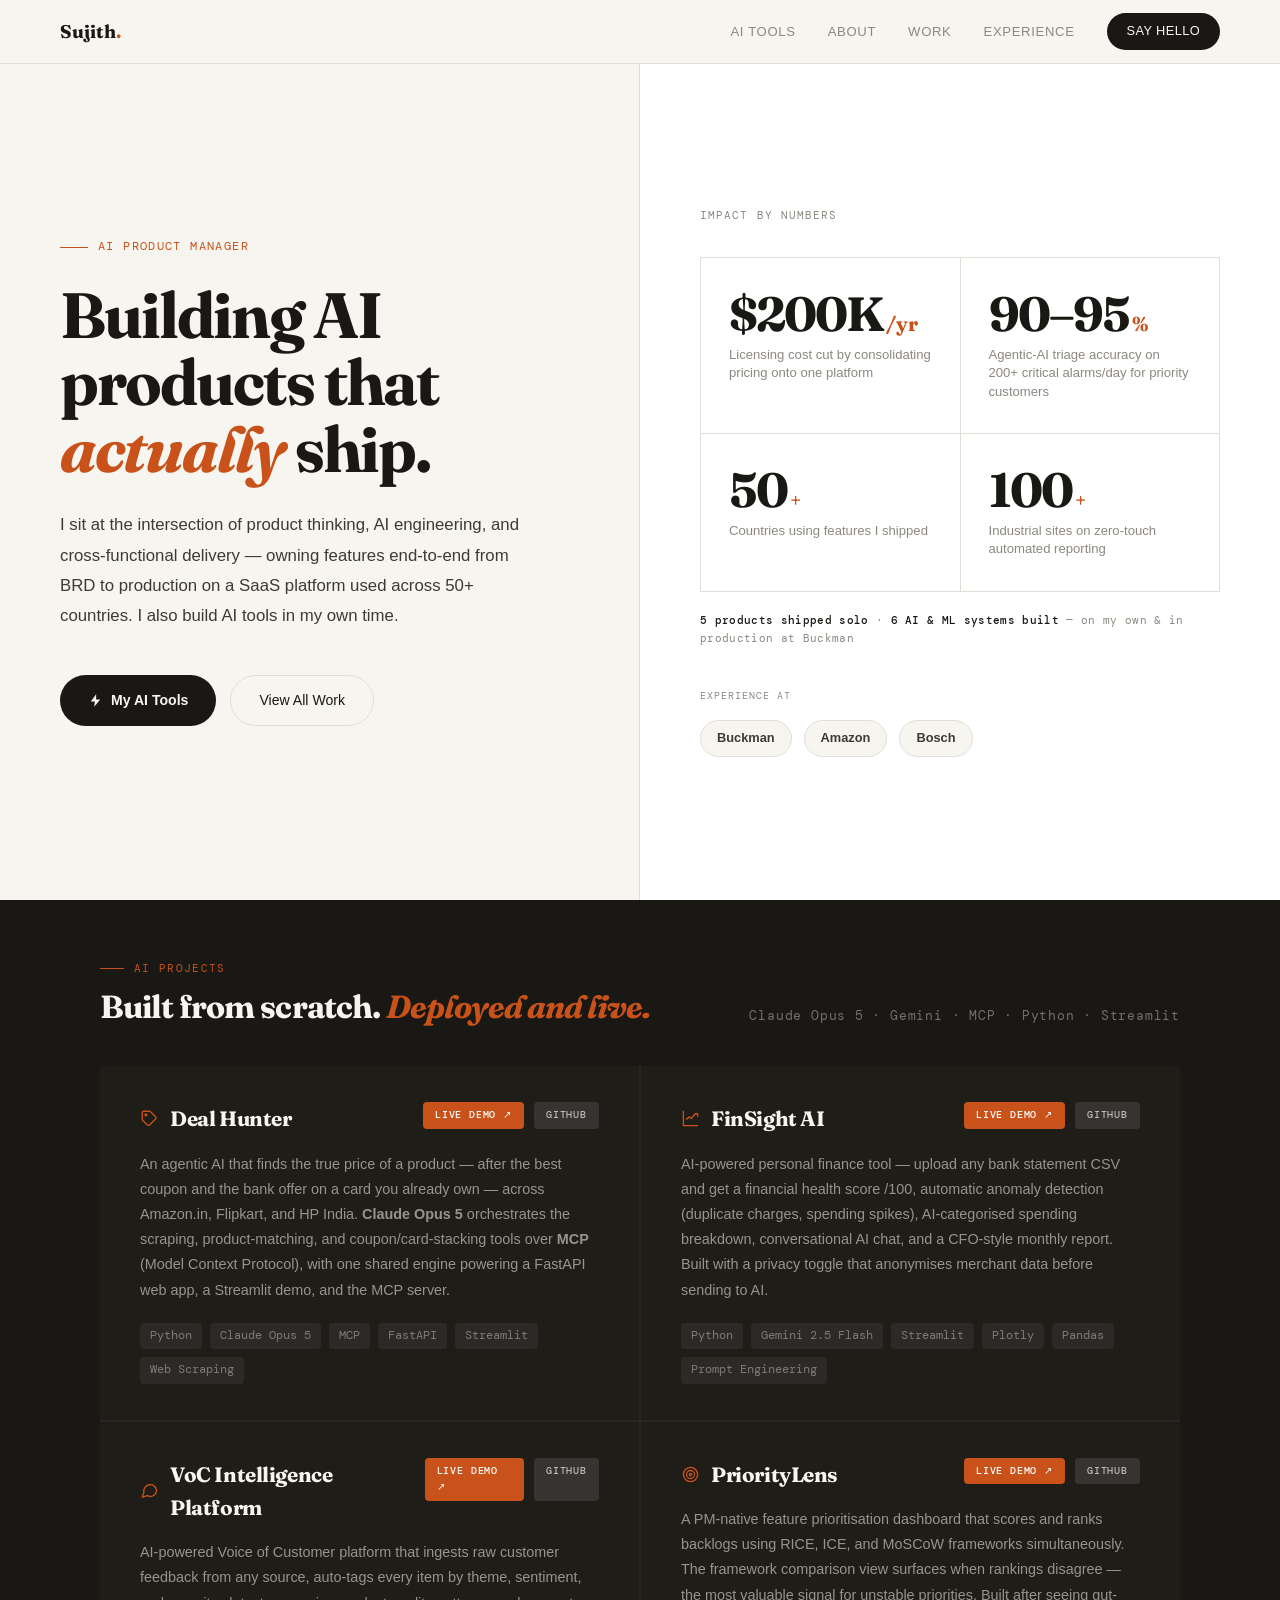
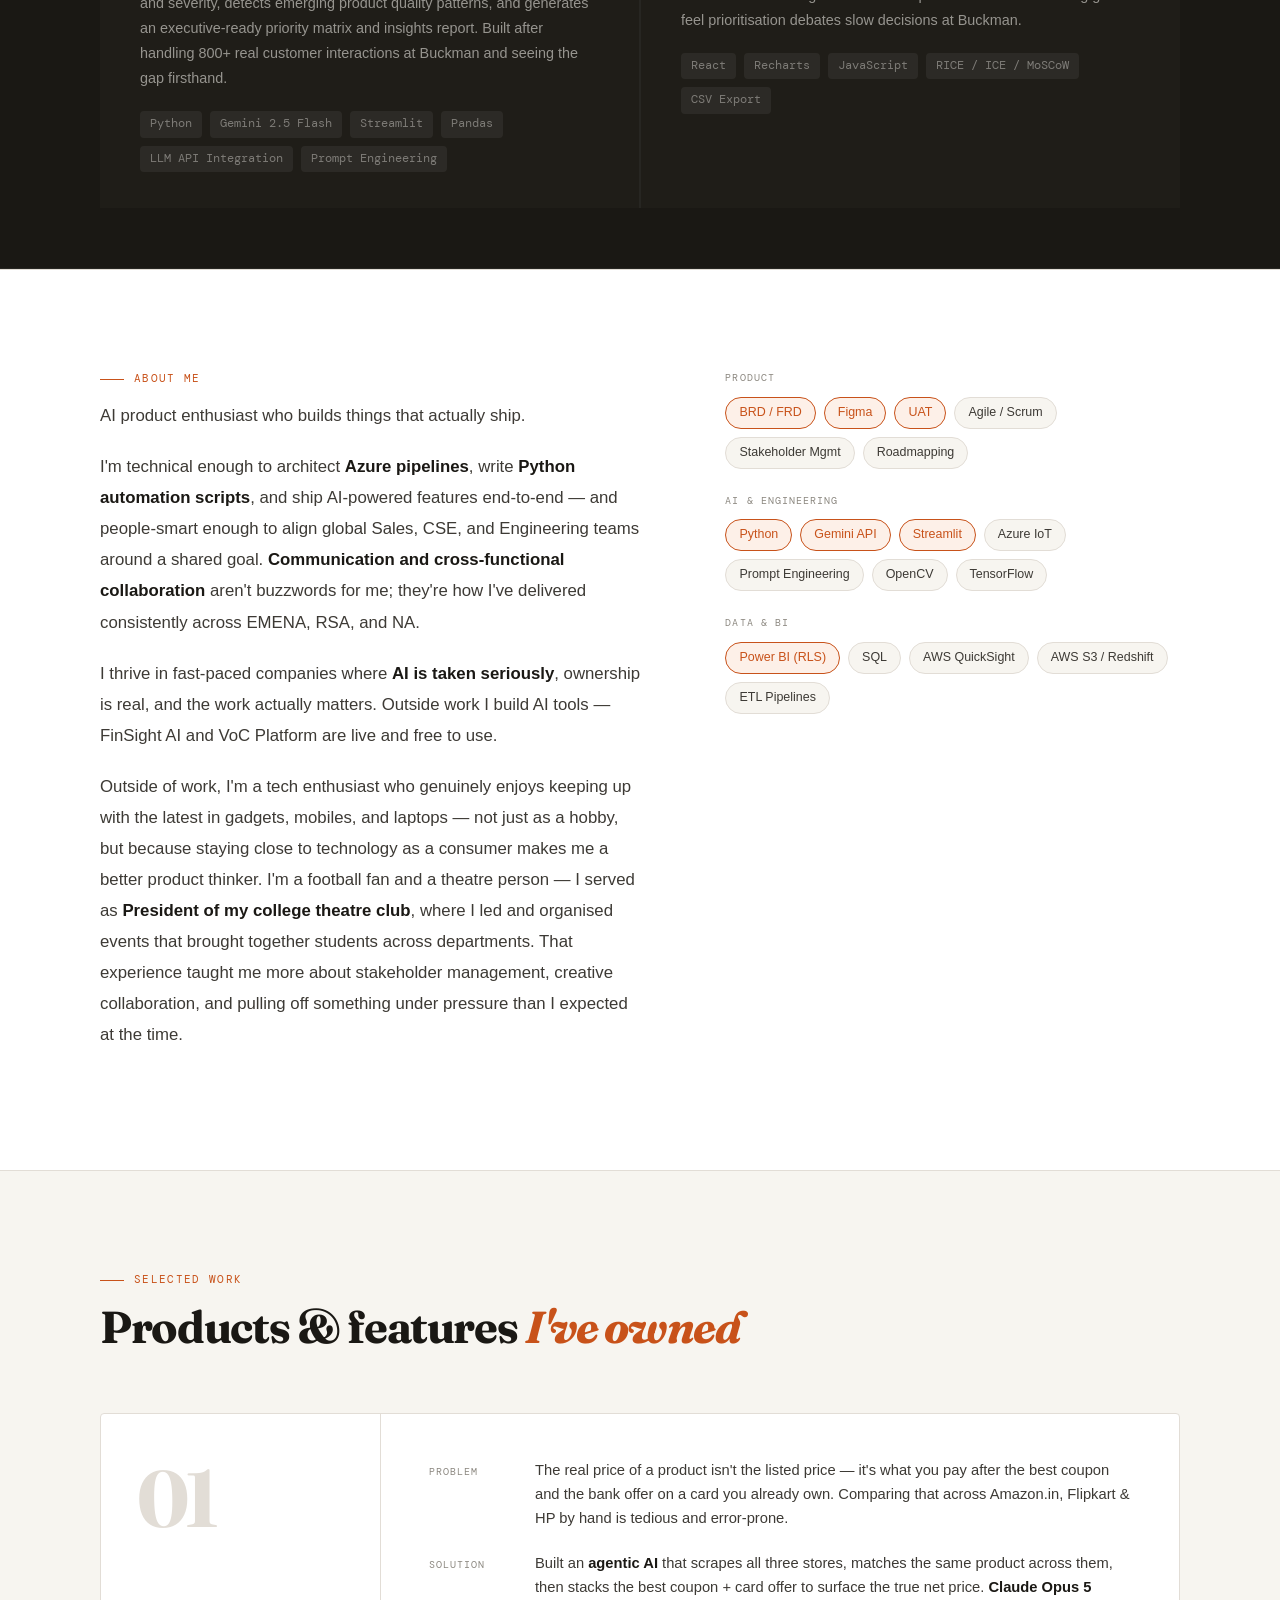
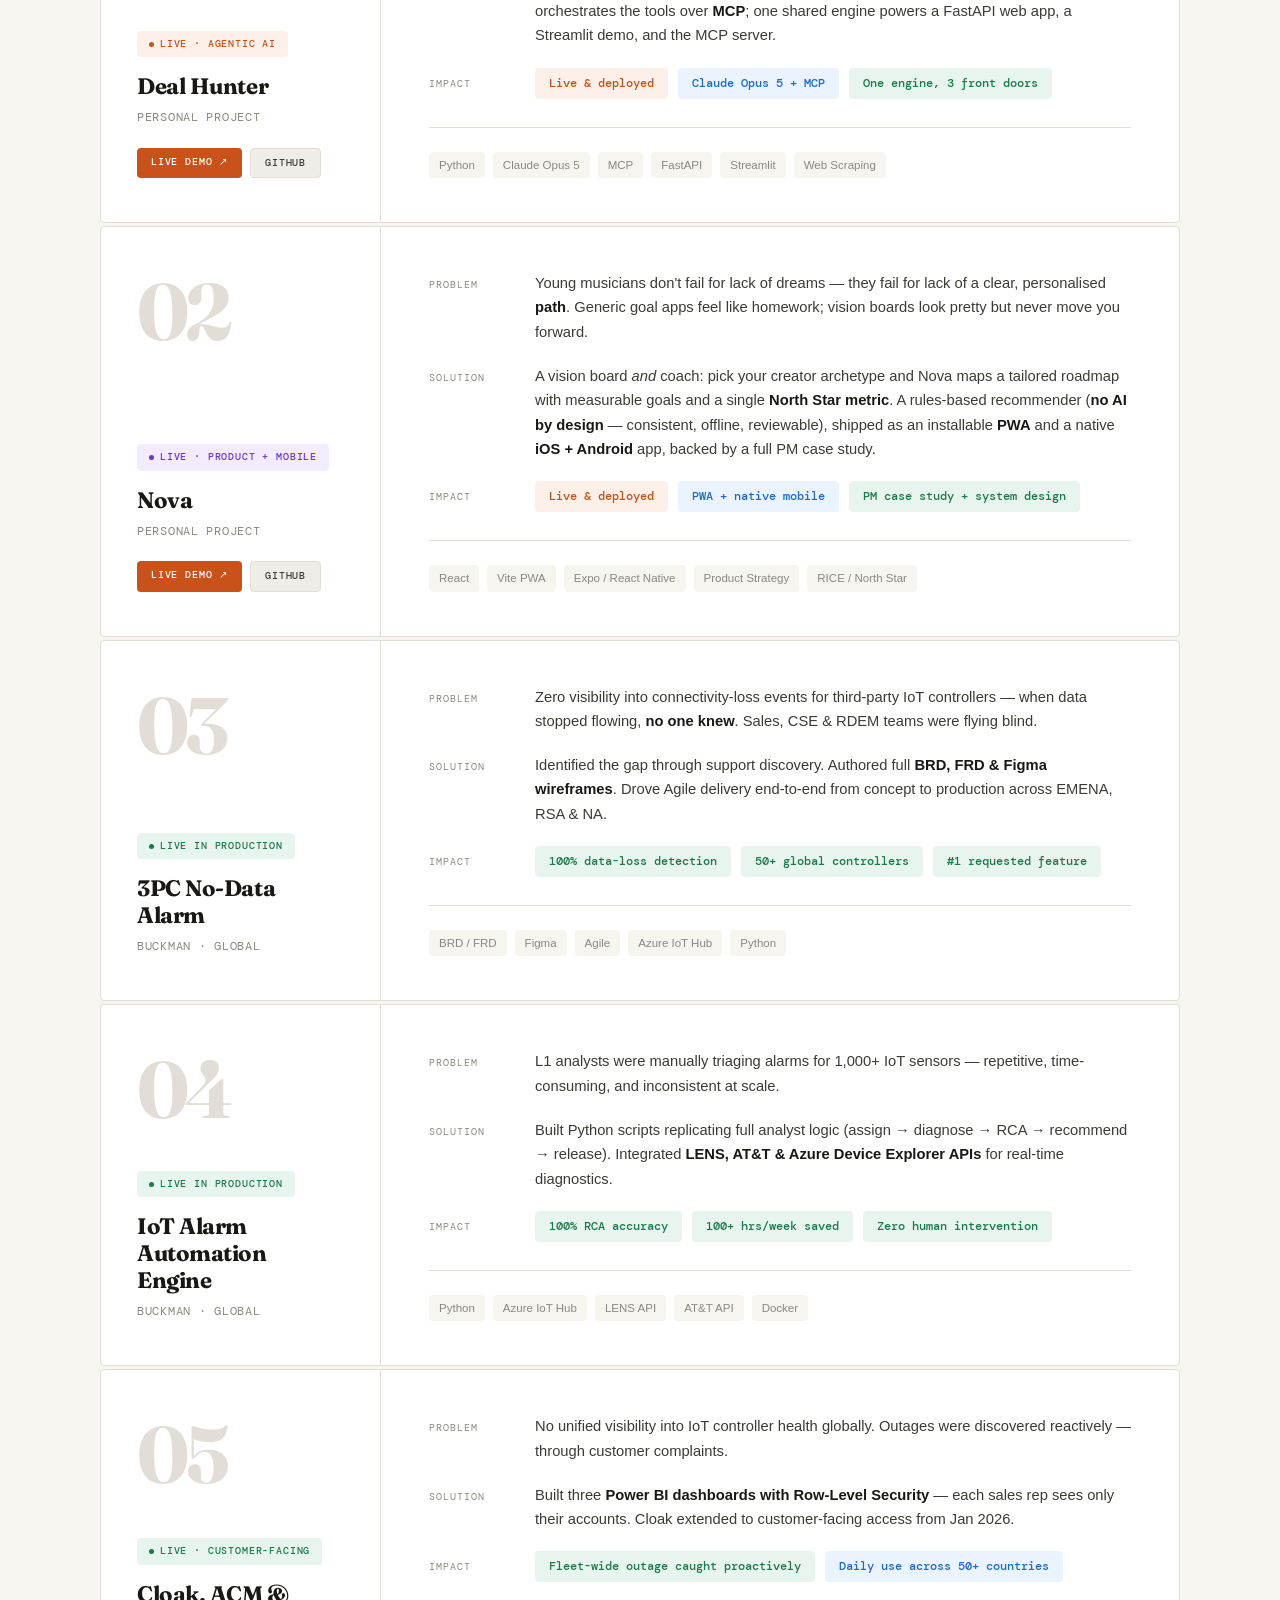
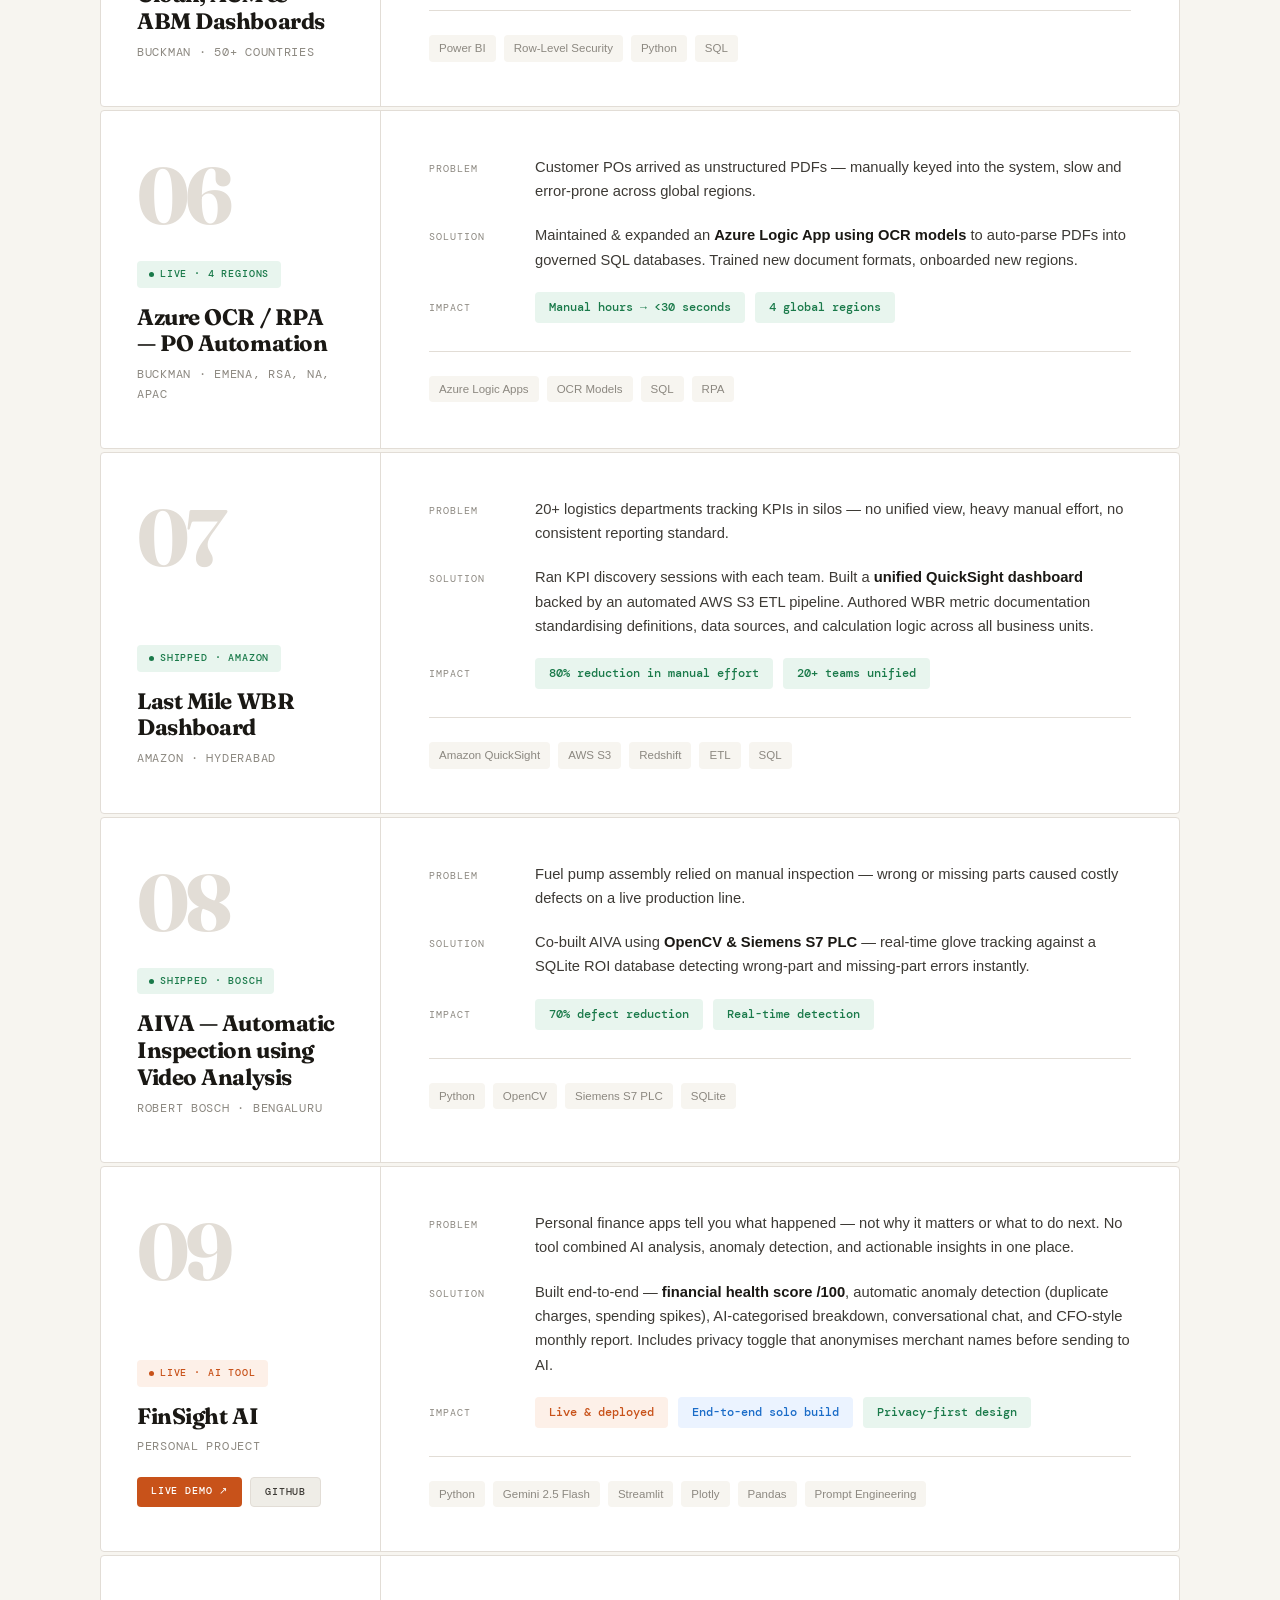
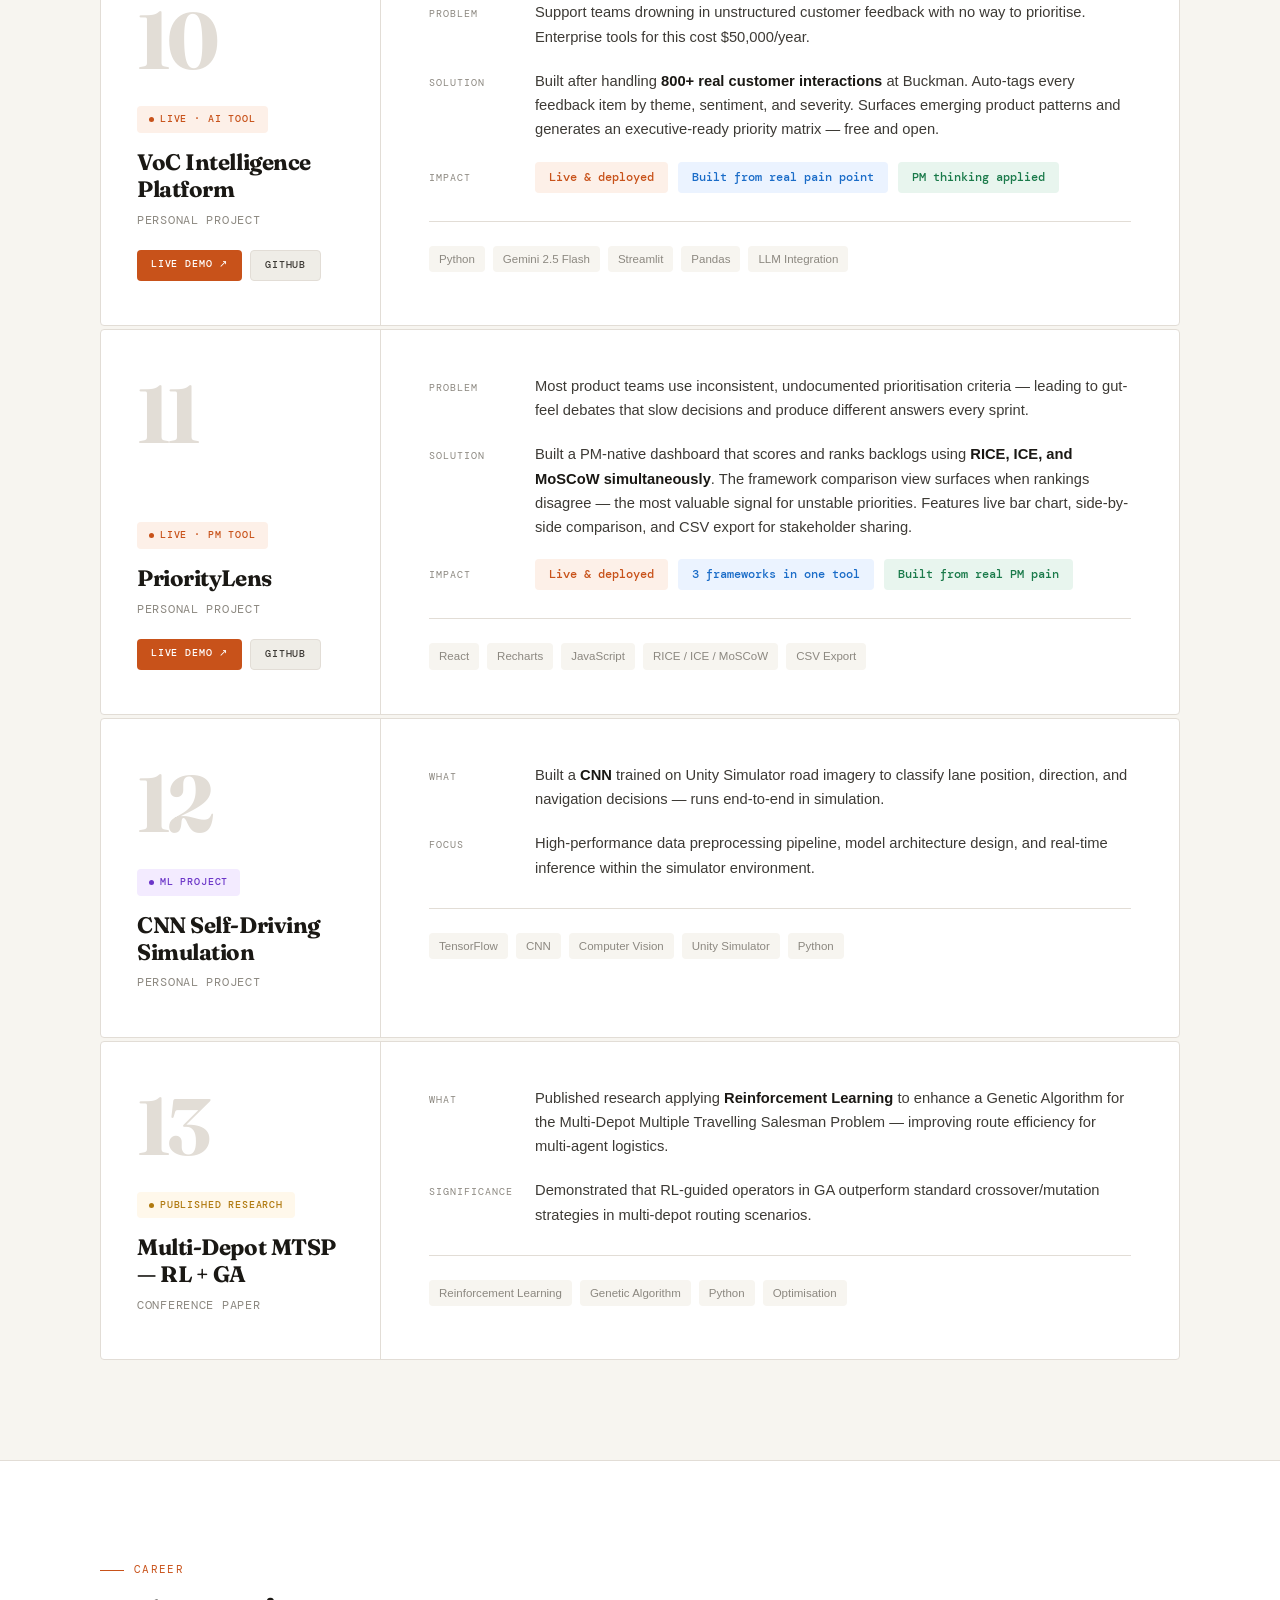
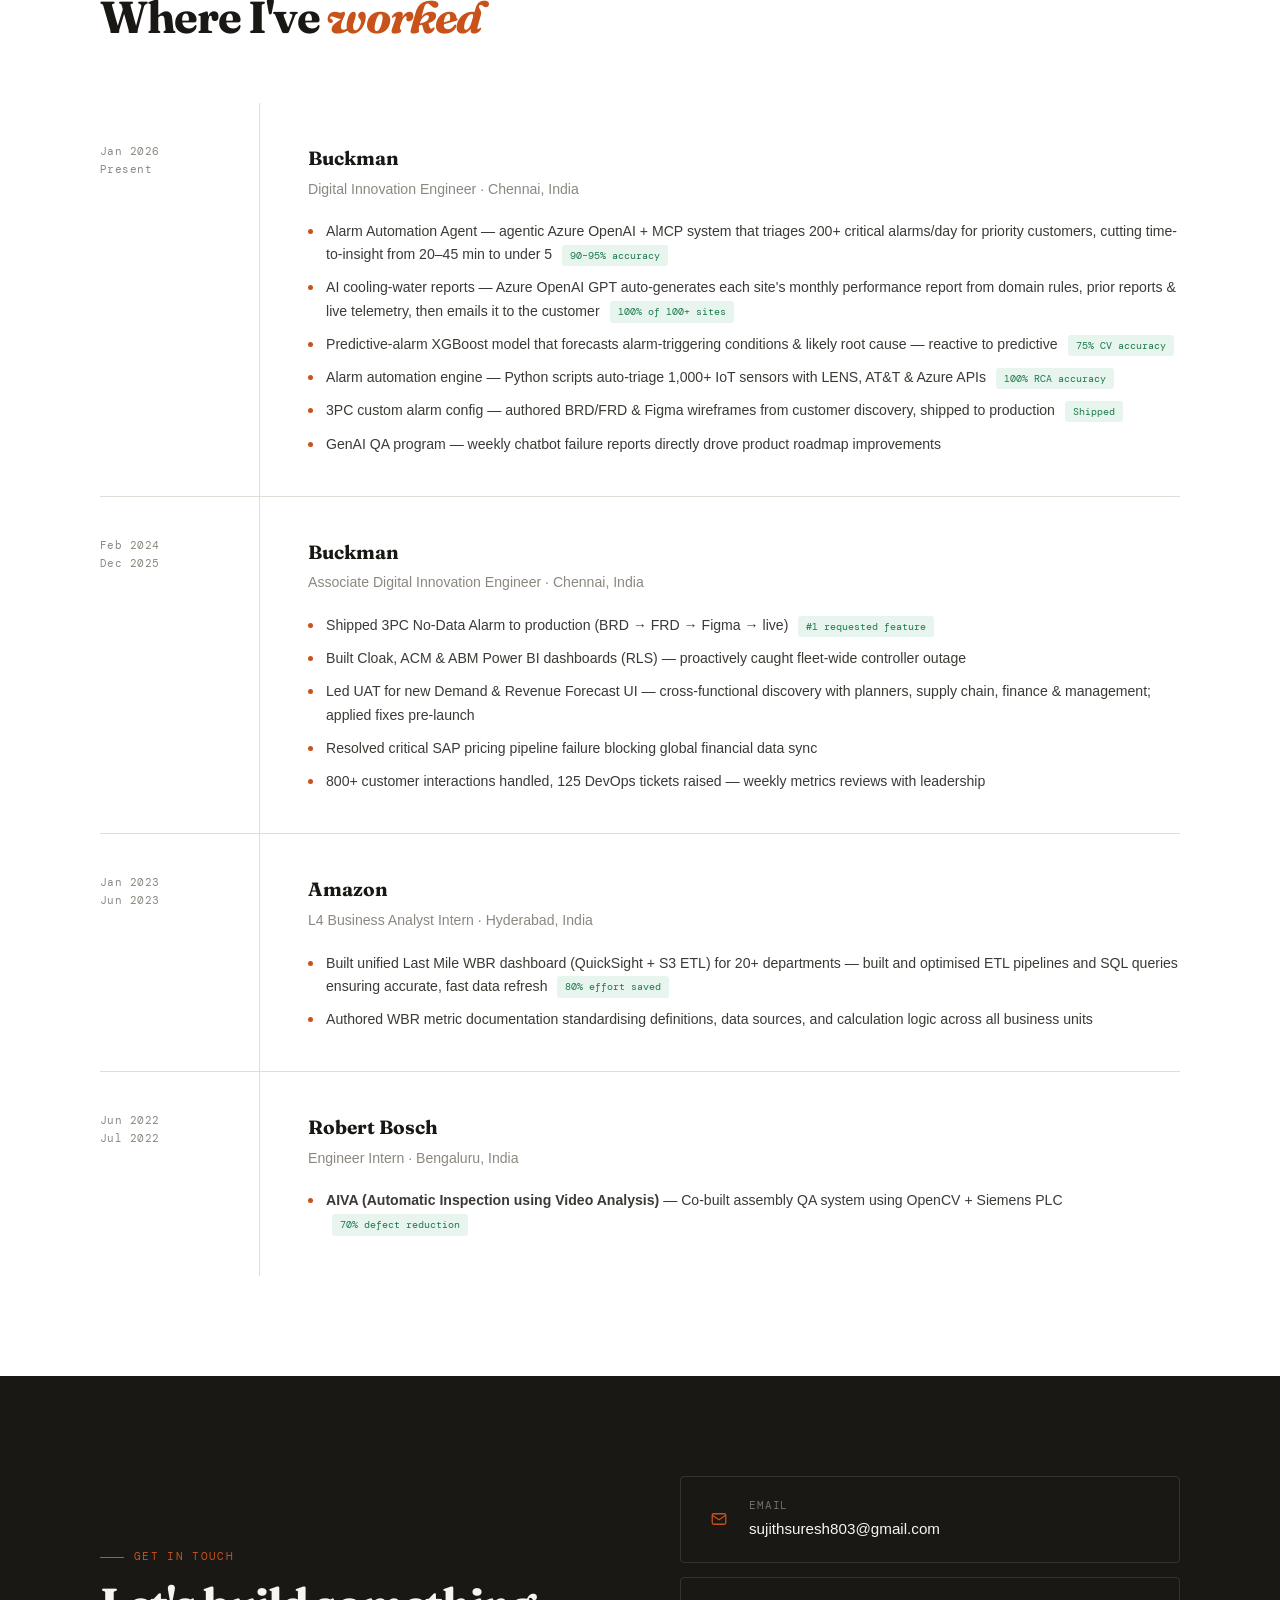
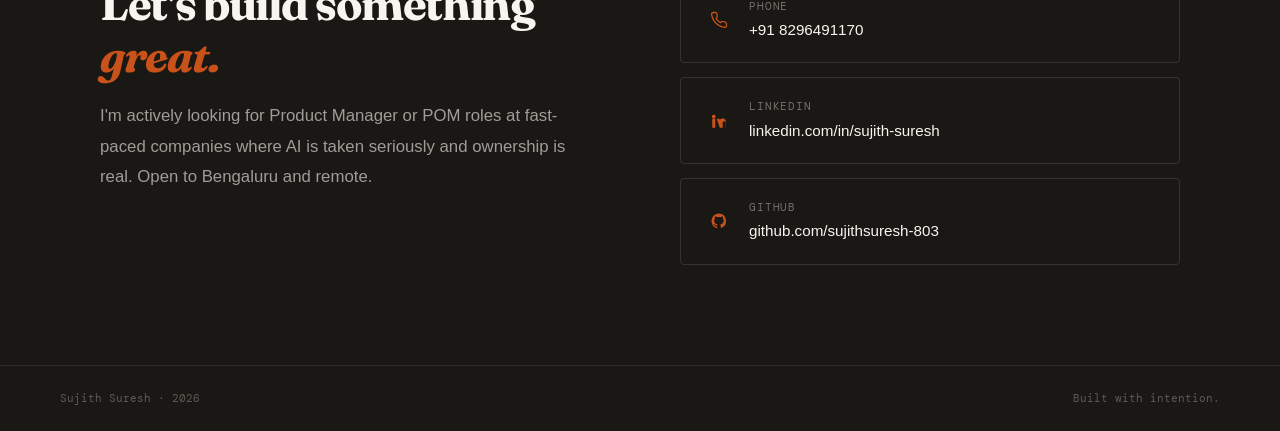
==== commit 36188e81: "De-duplicate report generation The monthly industrial-site (cooling water) report is one system, not" ====
--- a/index.html
+++ b/index.html
@@ -647,7 +647,7 @@
         <div class="exp-company">Buckman</div>
         <div class="exp-role">Digital Innovation Engineer &middot; Chennai, India</div>
         <ul class="exp-bullets">
-          <li>Alarm Automation Agent — agentic Azure OpenAI + MCP system that triages 200+ critical alarms/day for priority customers and generates each insight/action report, cutting time-to-insight from 20–45 min to under 5 <span class="exp-tag">90–95% accuracy</span></li>
+          <li>Alarm Automation Agent — agentic Azure OpenAI + MCP system that triages 200+ critical alarms/day for priority customers, cutting time-to-insight from 20–45 min to under 5 <span class="exp-tag">90–95% accuracy</span></li>
           <li>AI cooling-water reports — Azure OpenAI GPT auto-generates each site's monthly performance report from domain rules, prior reports &amp; live telemetry, then emails it to the customer <span class="exp-tag">100% of 100+ sites</span></li>
           <li>Predictive-alarm XGBoost model that forecasts alarm-triggering conditions &amp; likely root cause — reactive to predictive <span class="exp-tag">75% CV accuracy</span></li>
           <li>Alarm automation engine — Python scripts auto-triage 1,000+ IoT sensors with LENS, AT&amp;T &amp; Azure APIs <span class="exp-tag">100% RCA accuracy</span></li>
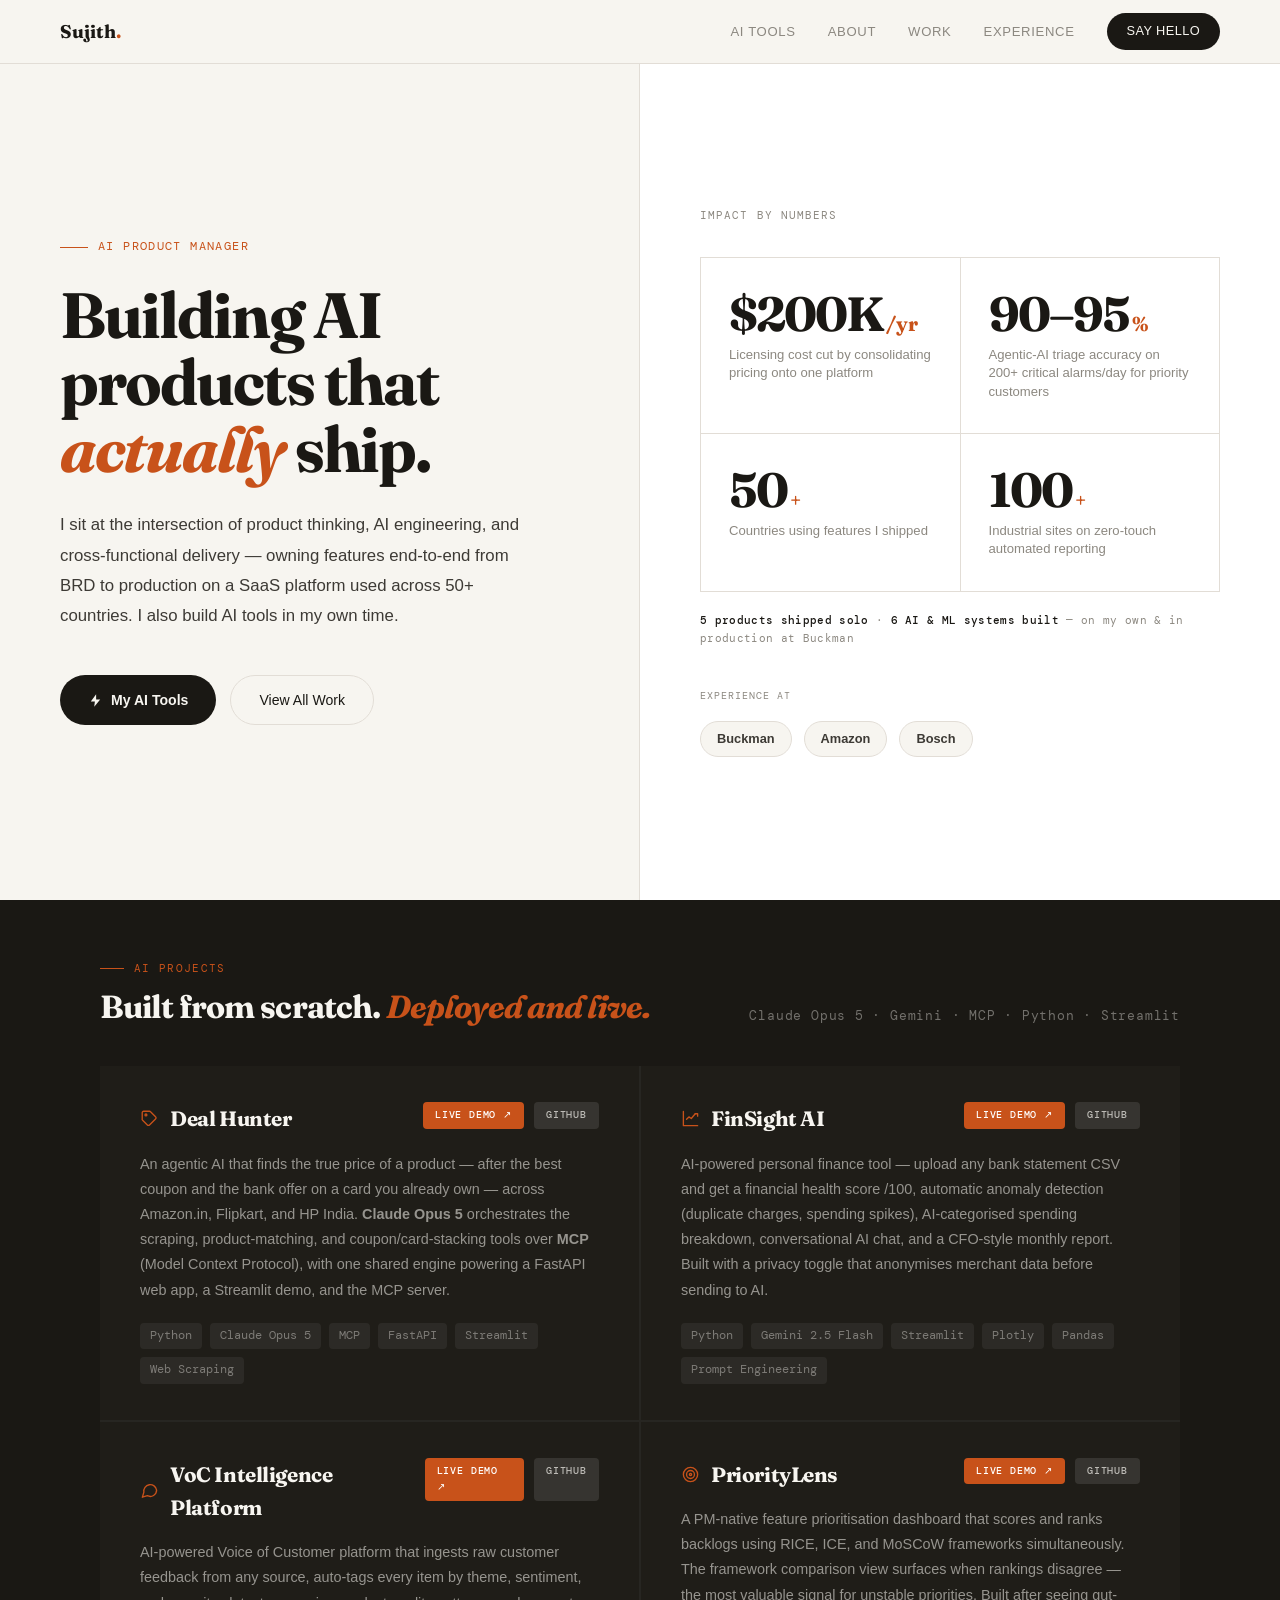
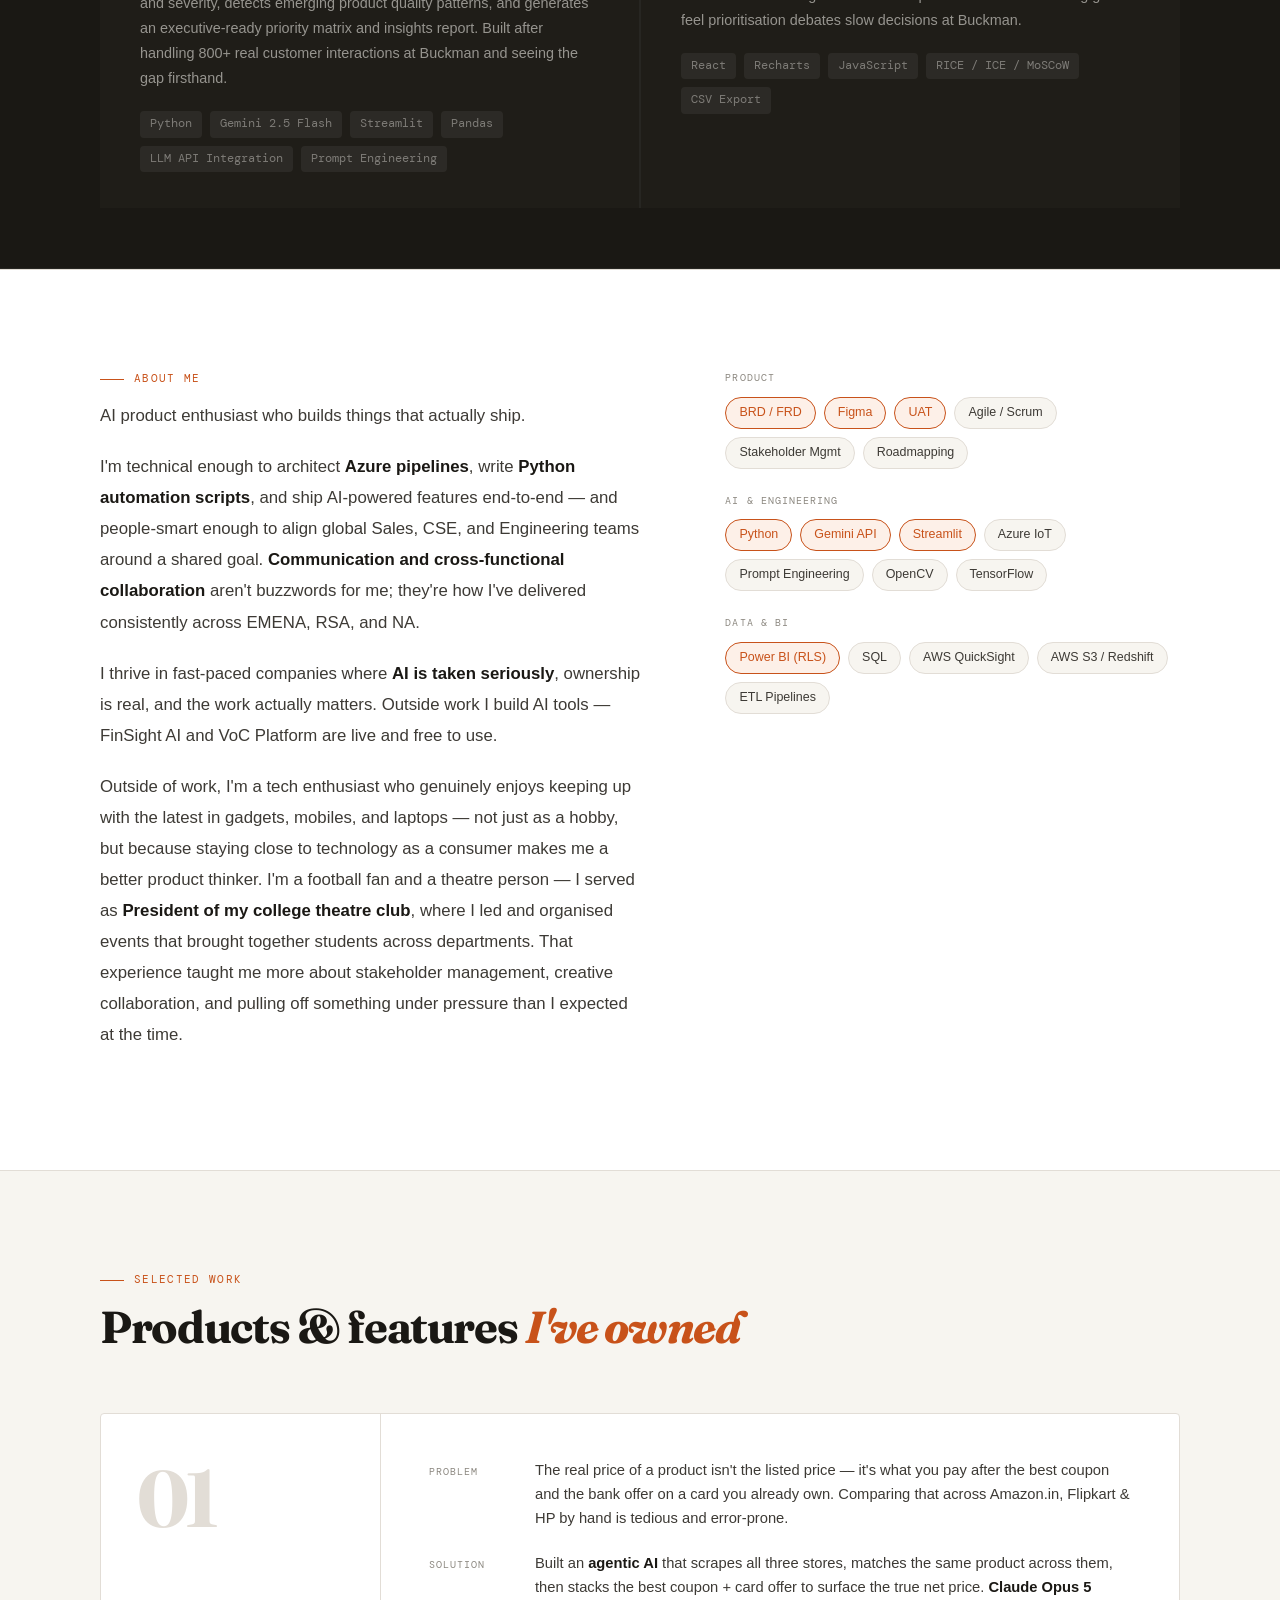
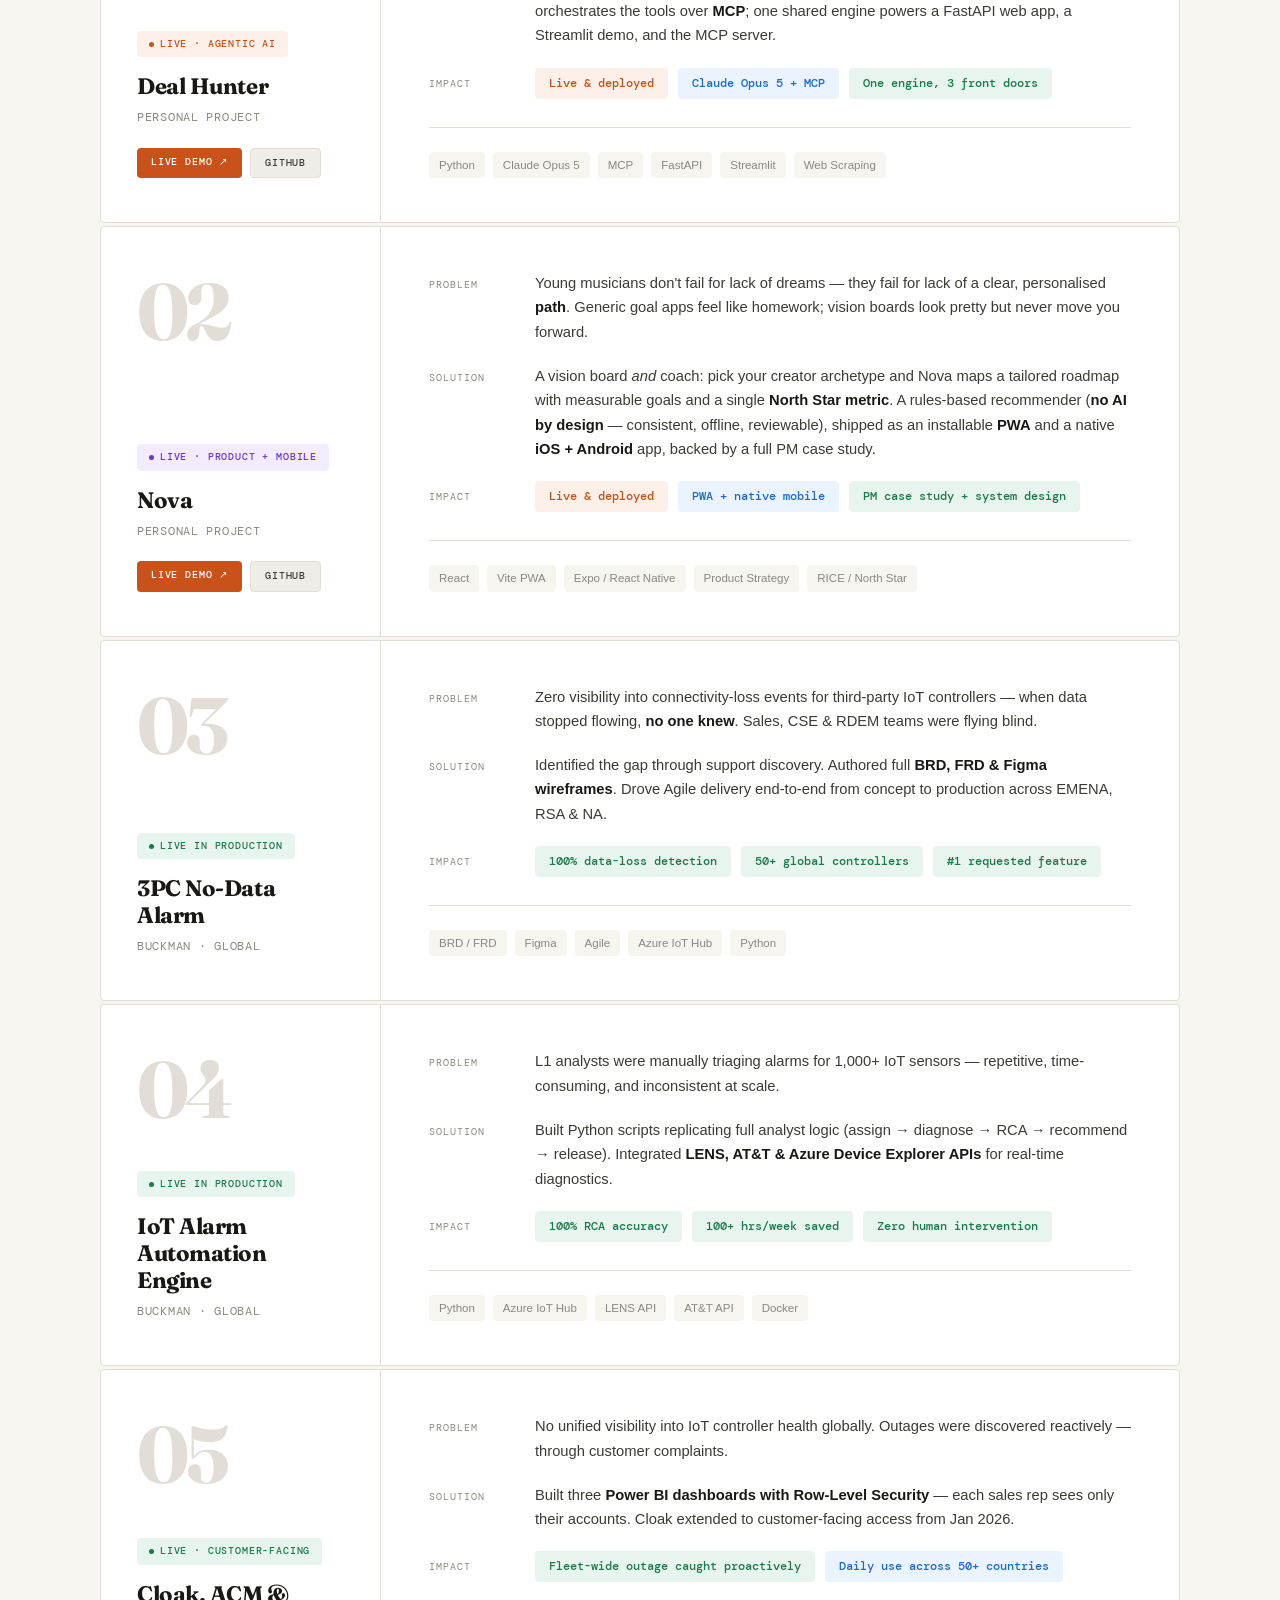
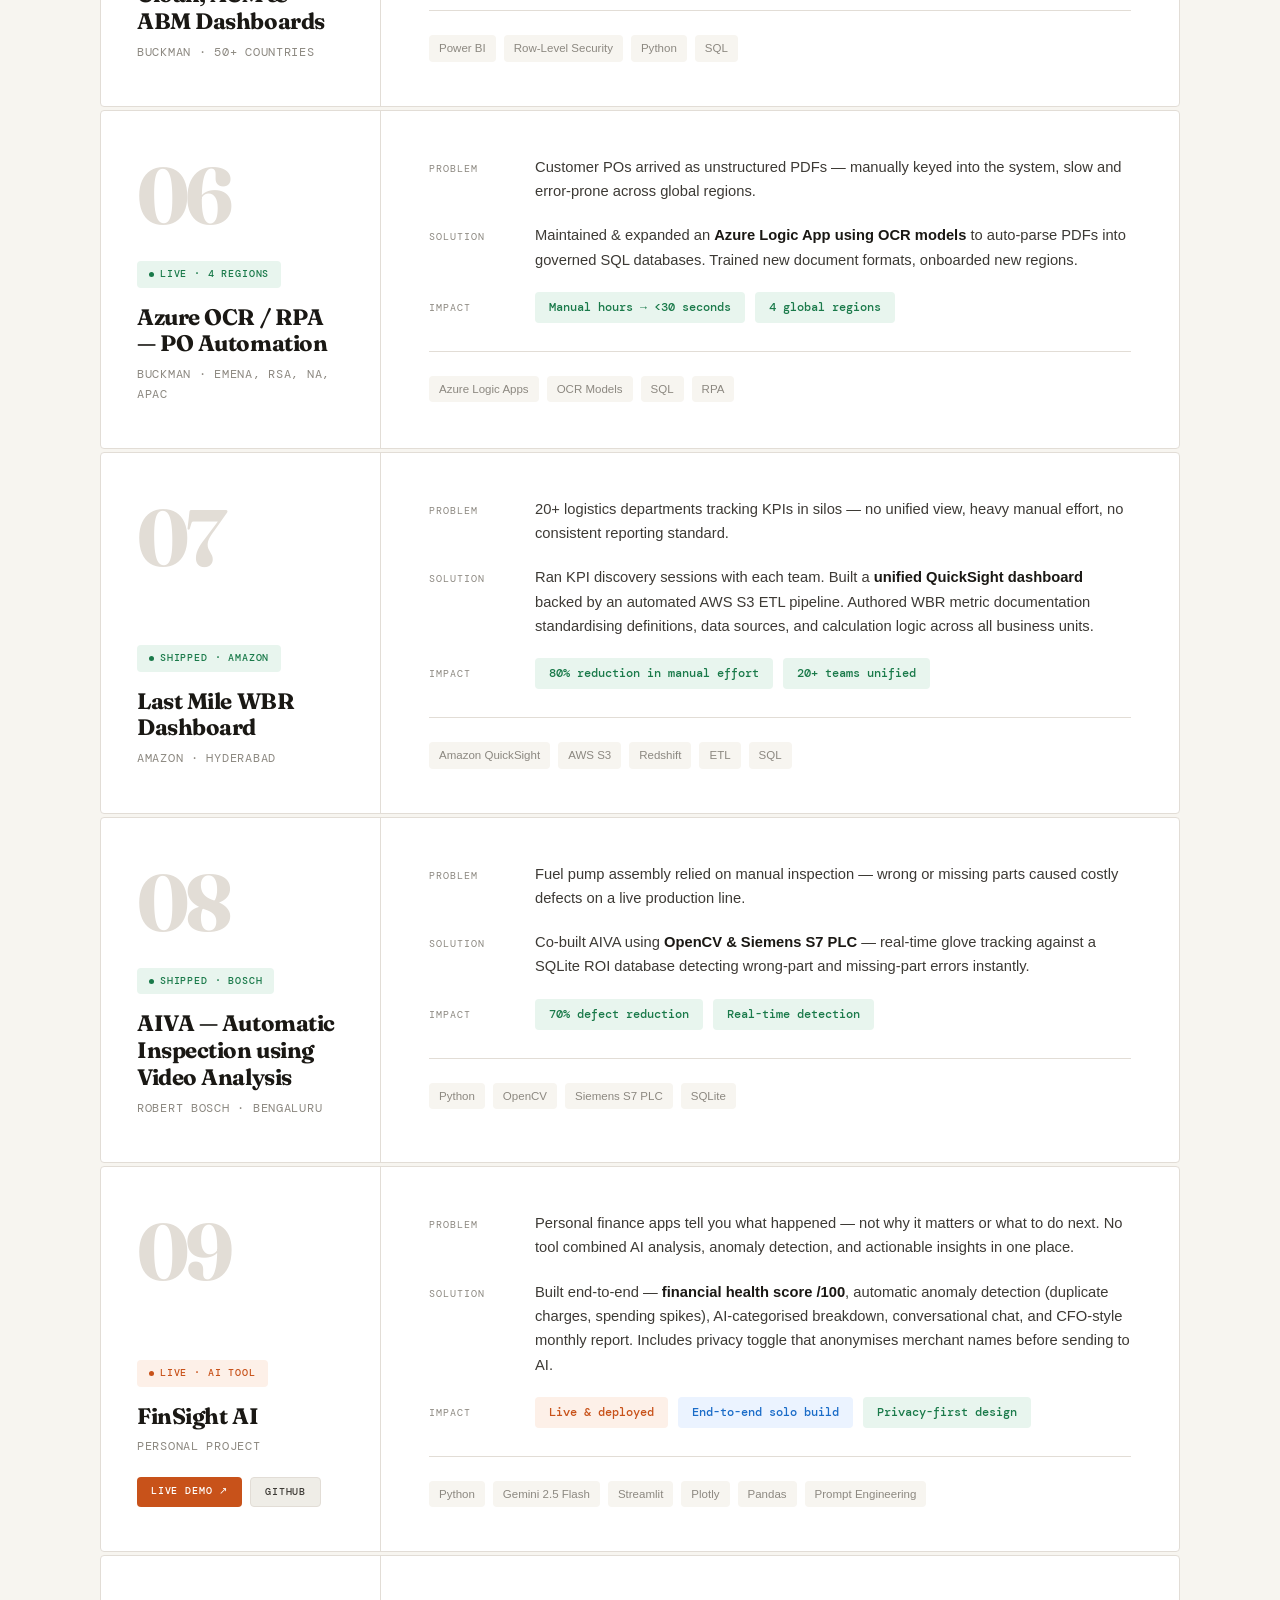
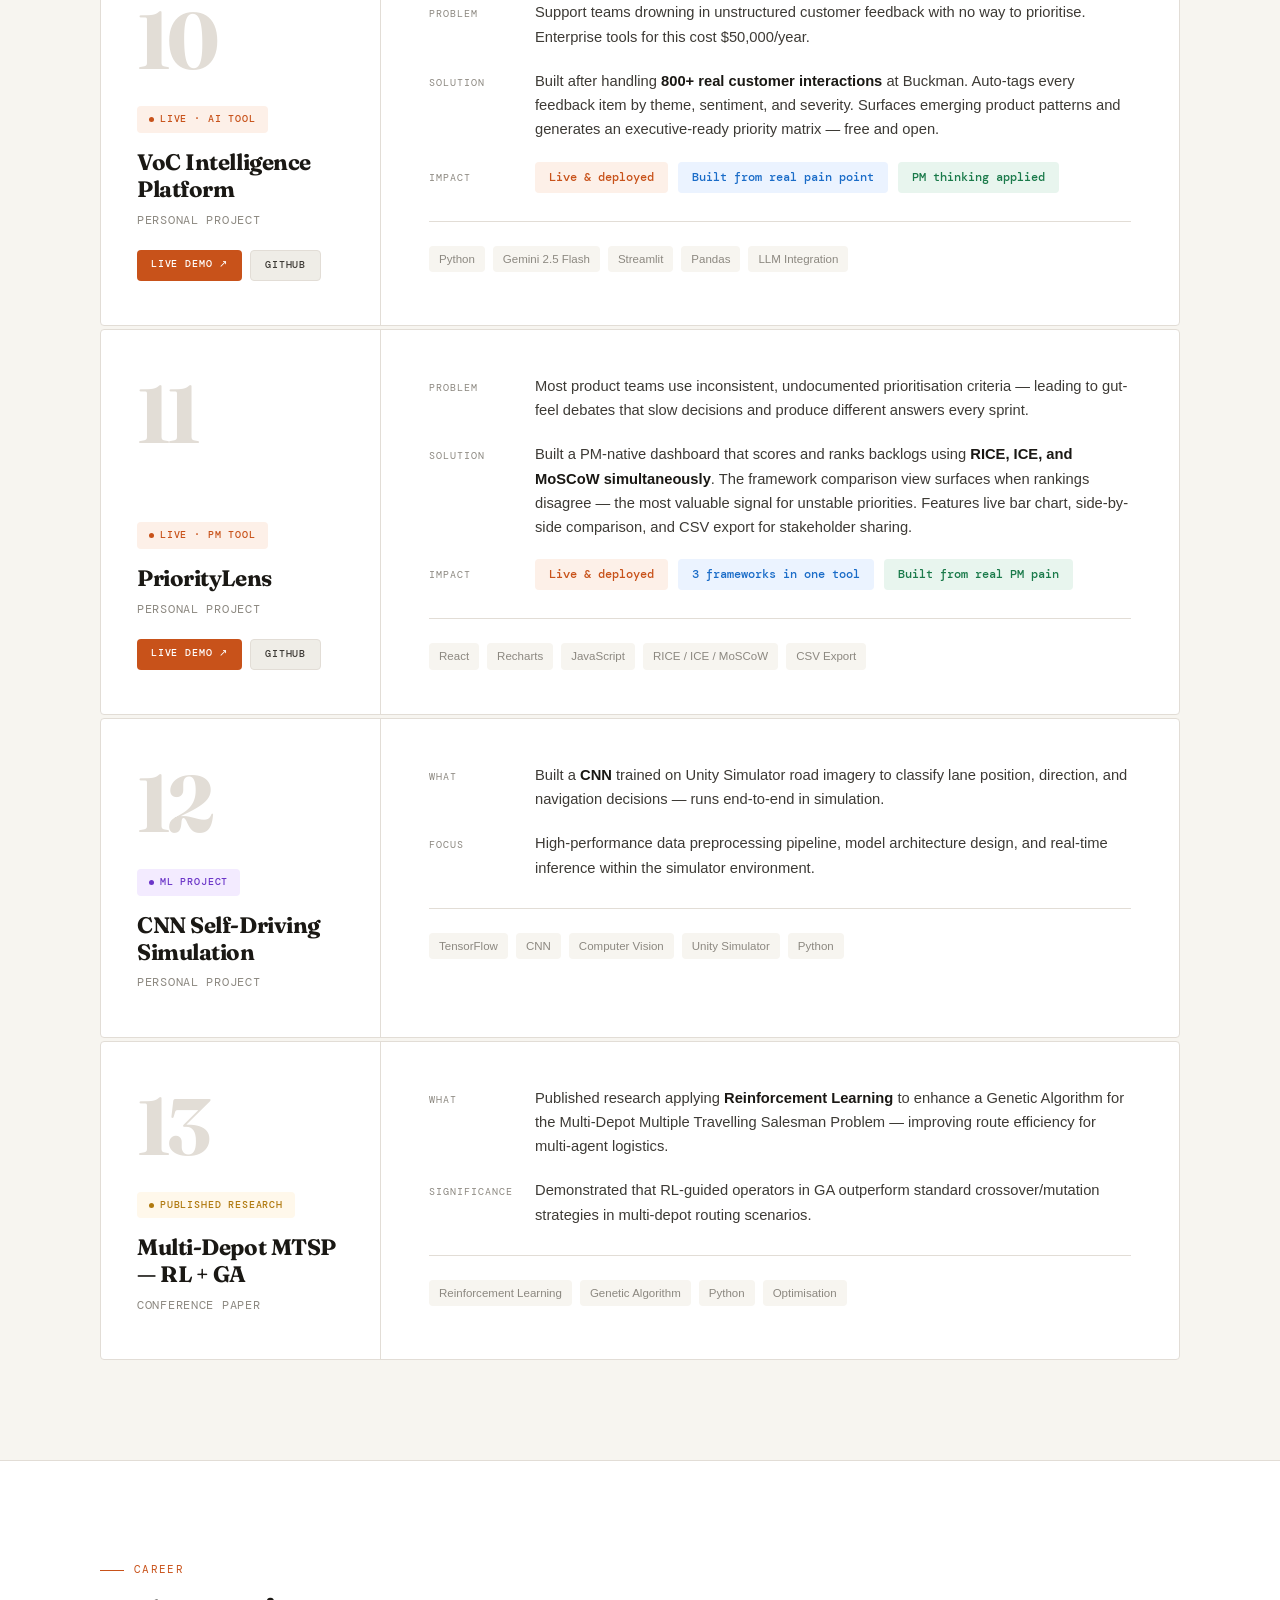
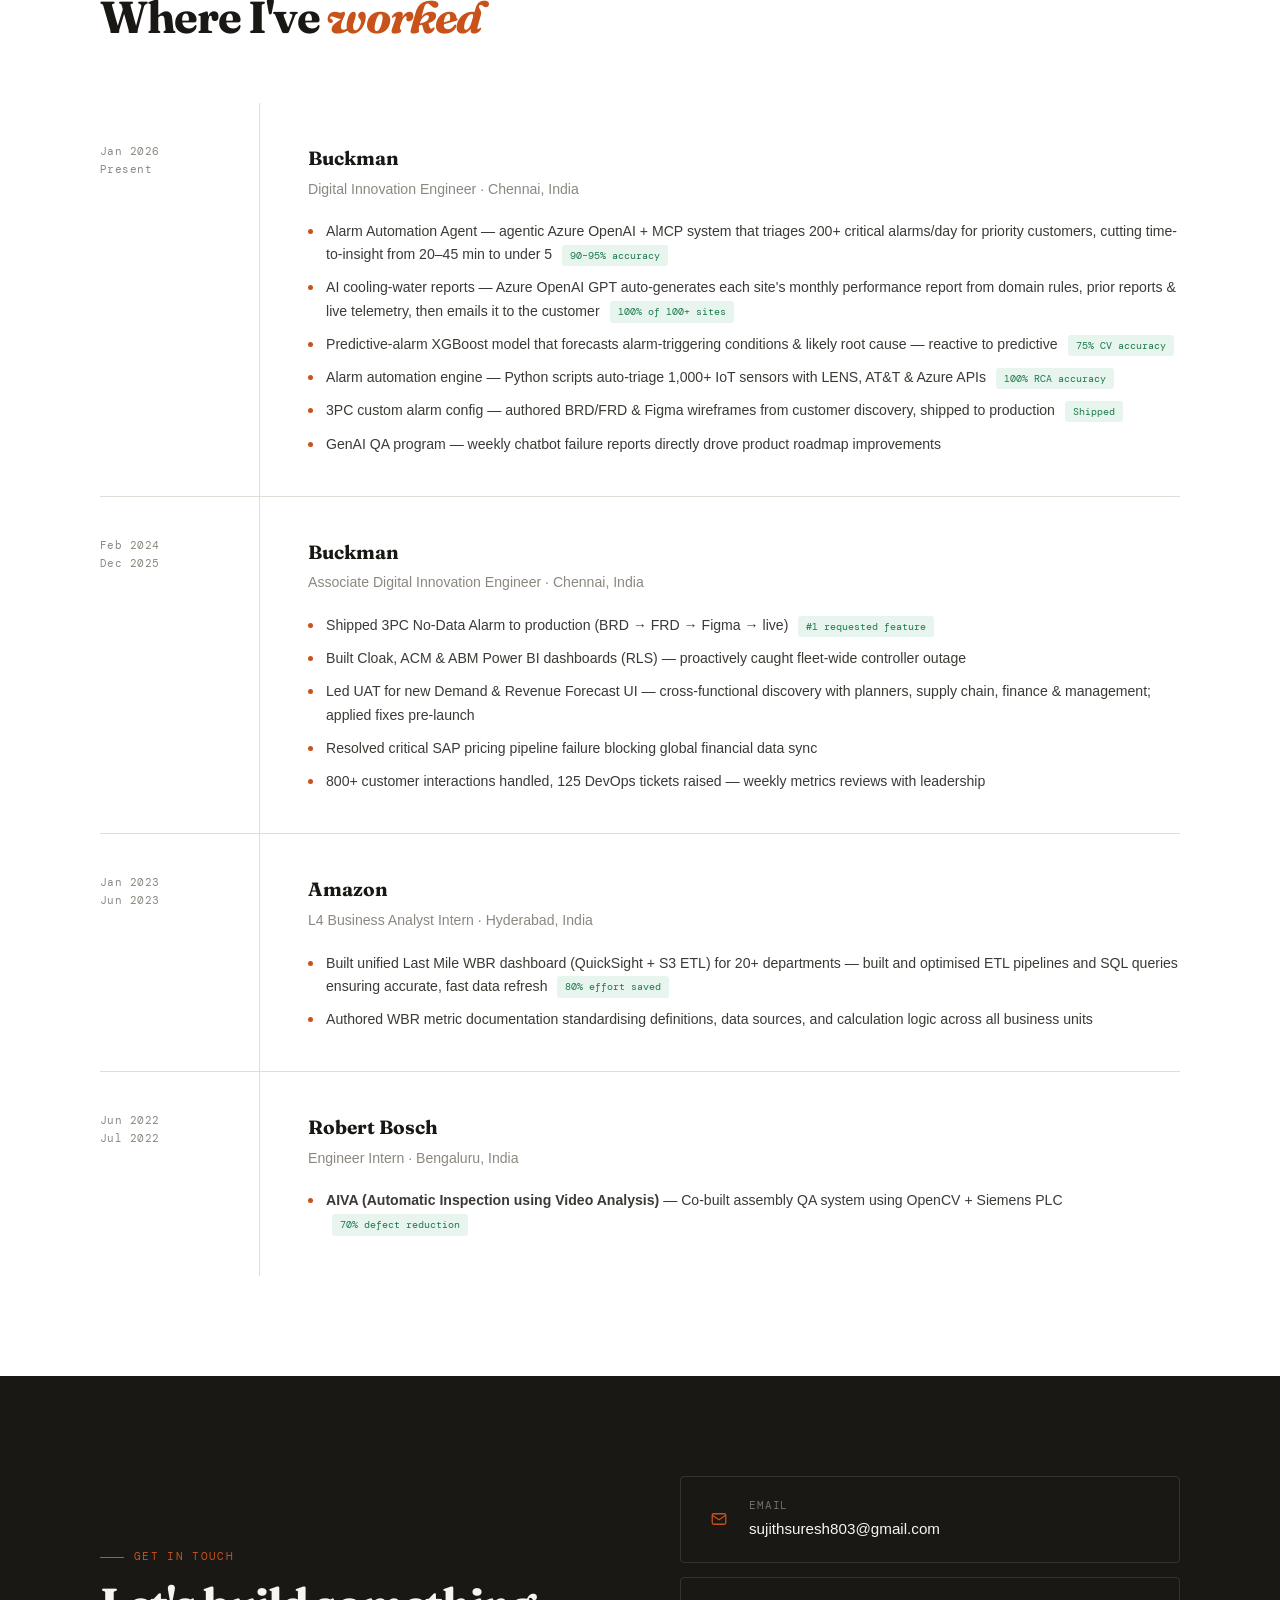
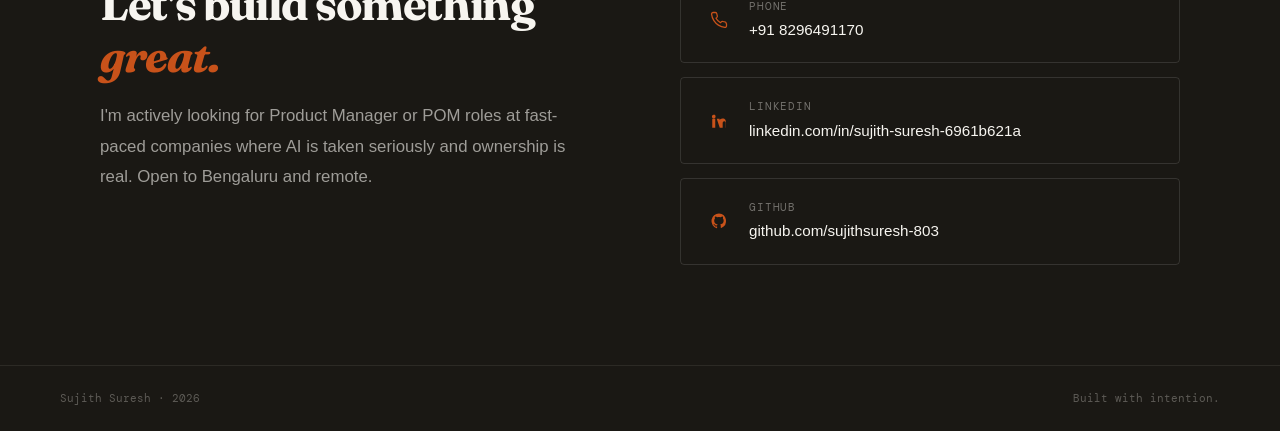
==== commit 5ef67d1d: "Fix LinkedIn URL to correct profile" ====
--- a/index.html
+++ b/index.html
@@ -704,7 +704,7 @@
       <div class="contact-links reveal">
         <a href="mailto:sujithsuresh803@gmail.com" class="contact-link"><span class="cl-icon"><svg viewBox="0 0 24 24" width="18" height="18" fill="none" stroke="currentColor" stroke-width="1.7" stroke-linecap="round" stroke-linejoin="round" aria-hidden="true"><rect x="3" y="5" width="18" height="14" rx="2"/><path d="m3 7 9 6 9-6"/></svg></span><div><div class="cl-label">Email</div><div class="cl-value">sujithsuresh803@gmail.com</div></div></a>
         <a href="tel:+918296491170" class="contact-link"><span class="cl-icon"><svg viewBox="0 0 24 24" width="18" height="18" fill="none" stroke="currentColor" stroke-width="1.7" stroke-linecap="round" stroke-linejoin="round" aria-hidden="true"><path d="M22 16.9v3a2 2 0 0 1-2.2 2 19.8 19.8 0 0 1-8.6-3.1 19.5 19.5 0 0 1-6-6 19.8 19.8 0 0 1-3.1-8.7A2 2 0 0 1 4.1 2h3a2 2 0 0 1 2 1.7c.1.9.3 1.8.6 2.7a2 2 0 0 1-.5 2.1L8 9.6a16 16 0 0 0 6 6l1.1-1.1a2 2 0 0 1 2.1-.5c.9.3 1.8.5 2.7.6a2 2 0 0 1 1.7 2Z"/></svg></span><div><div class="cl-label">Phone</div><div class="cl-value">+91 8296491170</div></div></a>
-        <a href="https://linkedin.com/in/sujith-suresh" target="_blank" class="contact-link"><span class="cl-icon"><svg viewBox="0 0 24 24" width="18" height="18" fill="currentColor" aria-hidden="true"><path d="M4.98 3.5A2.5 2.5 0 1 1 5 8.5a2.5 2.5 0 0 1 0-5ZM3 9h4v12H3zM9 9h3.8v1.7h.1c.5-1 1.8-2 3.7-2 4 0 4.7 2.6 4.7 5.9V21H21v-5.7c0-1.4 0-3.1-1.9-3.1s-2.2 1.5-2.2 3V21H13z"/></svg></span><div><div class="cl-label">LinkedIn</div><div class="cl-value">linkedin.com/in/sujith-suresh</div></div></a>
+        <a href="https://www.linkedin.com/in/sujith-suresh-6961b621a/" target="_blank" class="contact-link"><span class="cl-icon"><svg viewBox="0 0 24 24" width="18" height="18" fill="currentColor" aria-hidden="true"><path d="M4.98 3.5A2.5 2.5 0 1 1 5 8.5a2.5 2.5 0 0 1 0-5ZM3 9h4v12H3zM9 9h3.8v1.7h.1c.5-1 1.8-2 3.7-2 4 0 4.7 2.6 4.7 5.9V21H21v-5.7c0-1.4 0-3.1-1.9-3.1s-2.2 1.5-2.2 3V21H13z"/></svg></span><div><div class="cl-label">LinkedIn</div><div class="cl-value">linkedin.com/in/sujith-suresh-6961b621a</div></div></a>
         <a href="https://github.com/sujithsuresh-803" target="_blank" class="contact-link"><span class="cl-icon"><svg viewBox="0 0 24 24" width="18" height="18" fill="currentColor" aria-hidden="true"><path d="M12 2A10 10 0 0 0 8.8 21.5c.5.1.7-.2.7-.5v-1.7c-2.8.6-3.4-1.3-3.4-1.3-.5-1.2-1.1-1.5-1.1-1.5-.9-.6.1-.6.1-.6 1 .1 1.5 1 1.5 1 .9 1.6 2.4 1.1 3 .8.1-.6.3-1.1.6-1.4-2.2-.3-4.6-1.1-4.6-5a3.9 3.9 0 0 1 1-2.7 3.6 3.6 0 0 1 .1-2.7s.8-.3 2.7 1a9.3 9.3 0 0 1 5 0c1.9-1.3 2.7-1 2.7-1 .5 1.4.2 2.4.1 2.7a3.9 3.9 0 0 1 1 2.7c0 3.9-2.4 4.7-4.6 5 .3.3.7.9.7 1.8v2.7c0 .3.2.6.7.5A10 10 0 0 0 12 2Z"/></svg></span><div><div class="cl-label">GitHub</div><div class="cl-value">github.com/sujithsuresh-803</div></div></a>
       </div>
     </div>
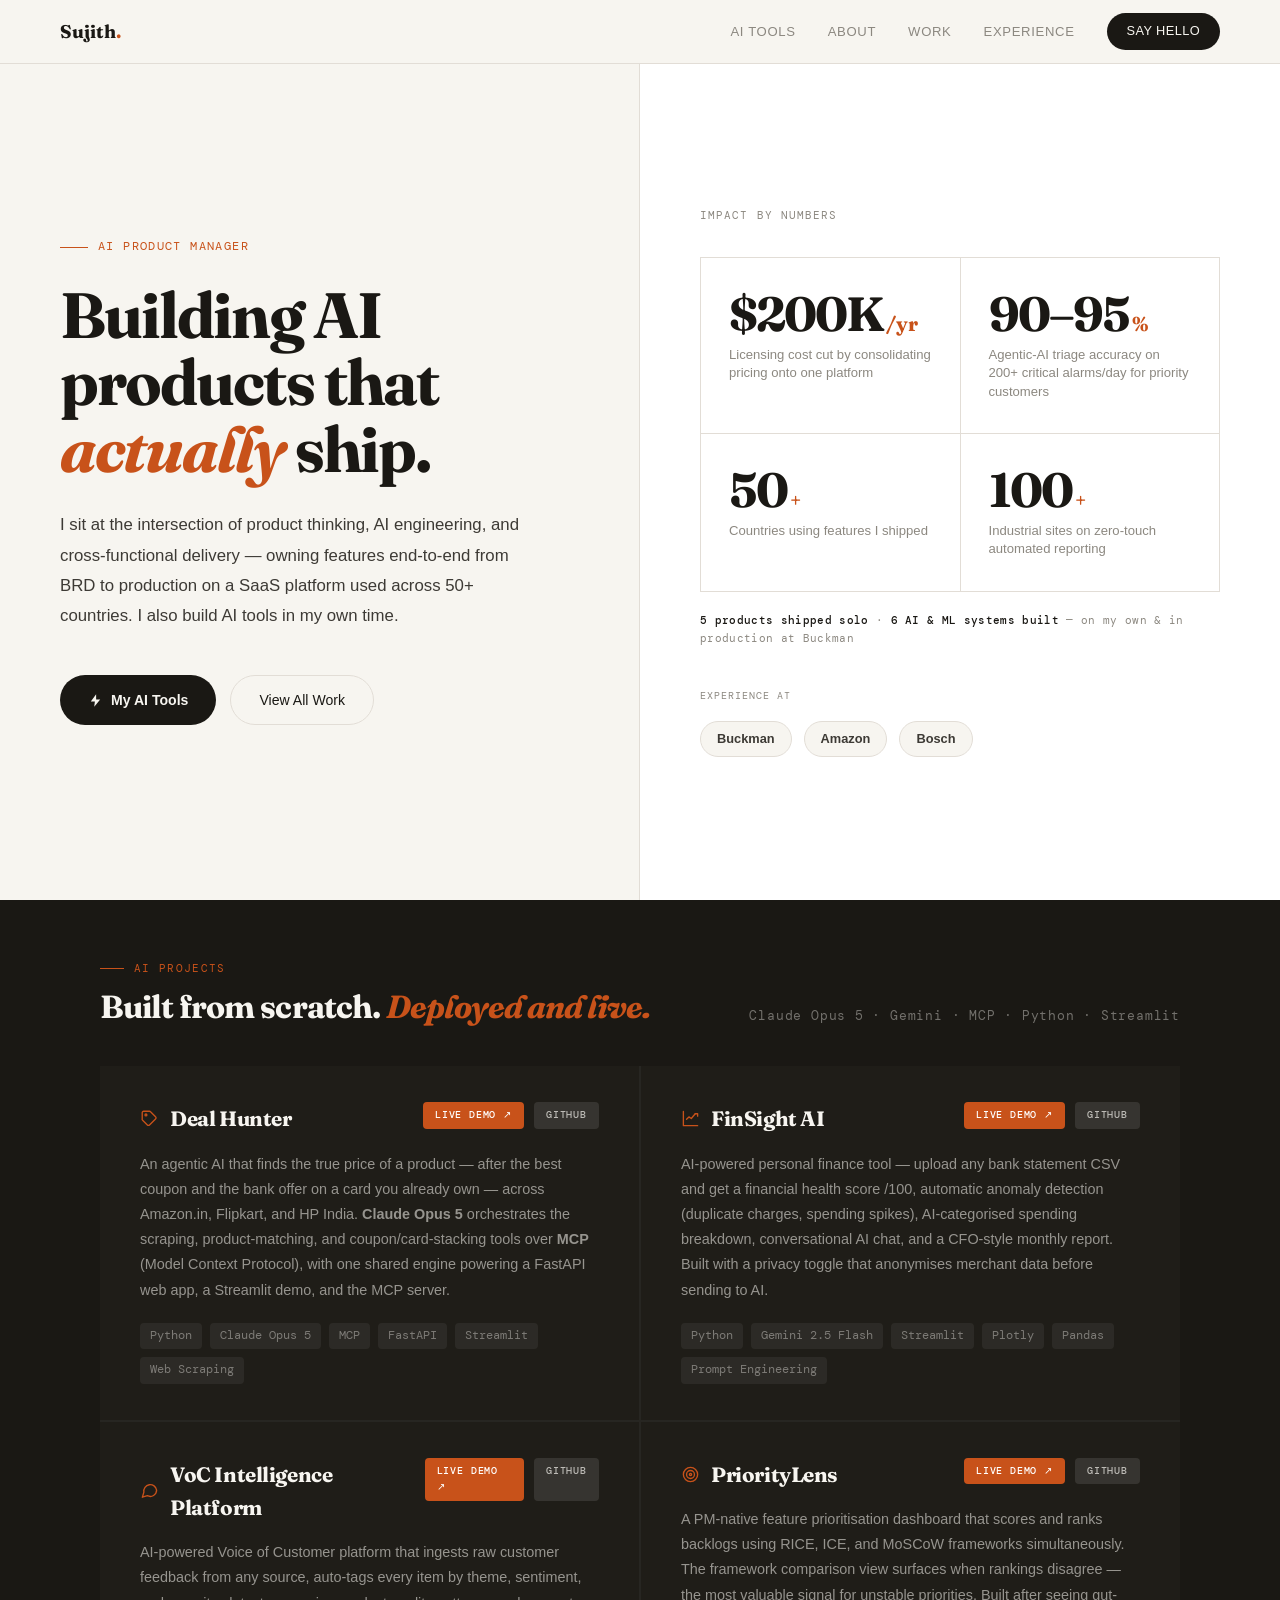
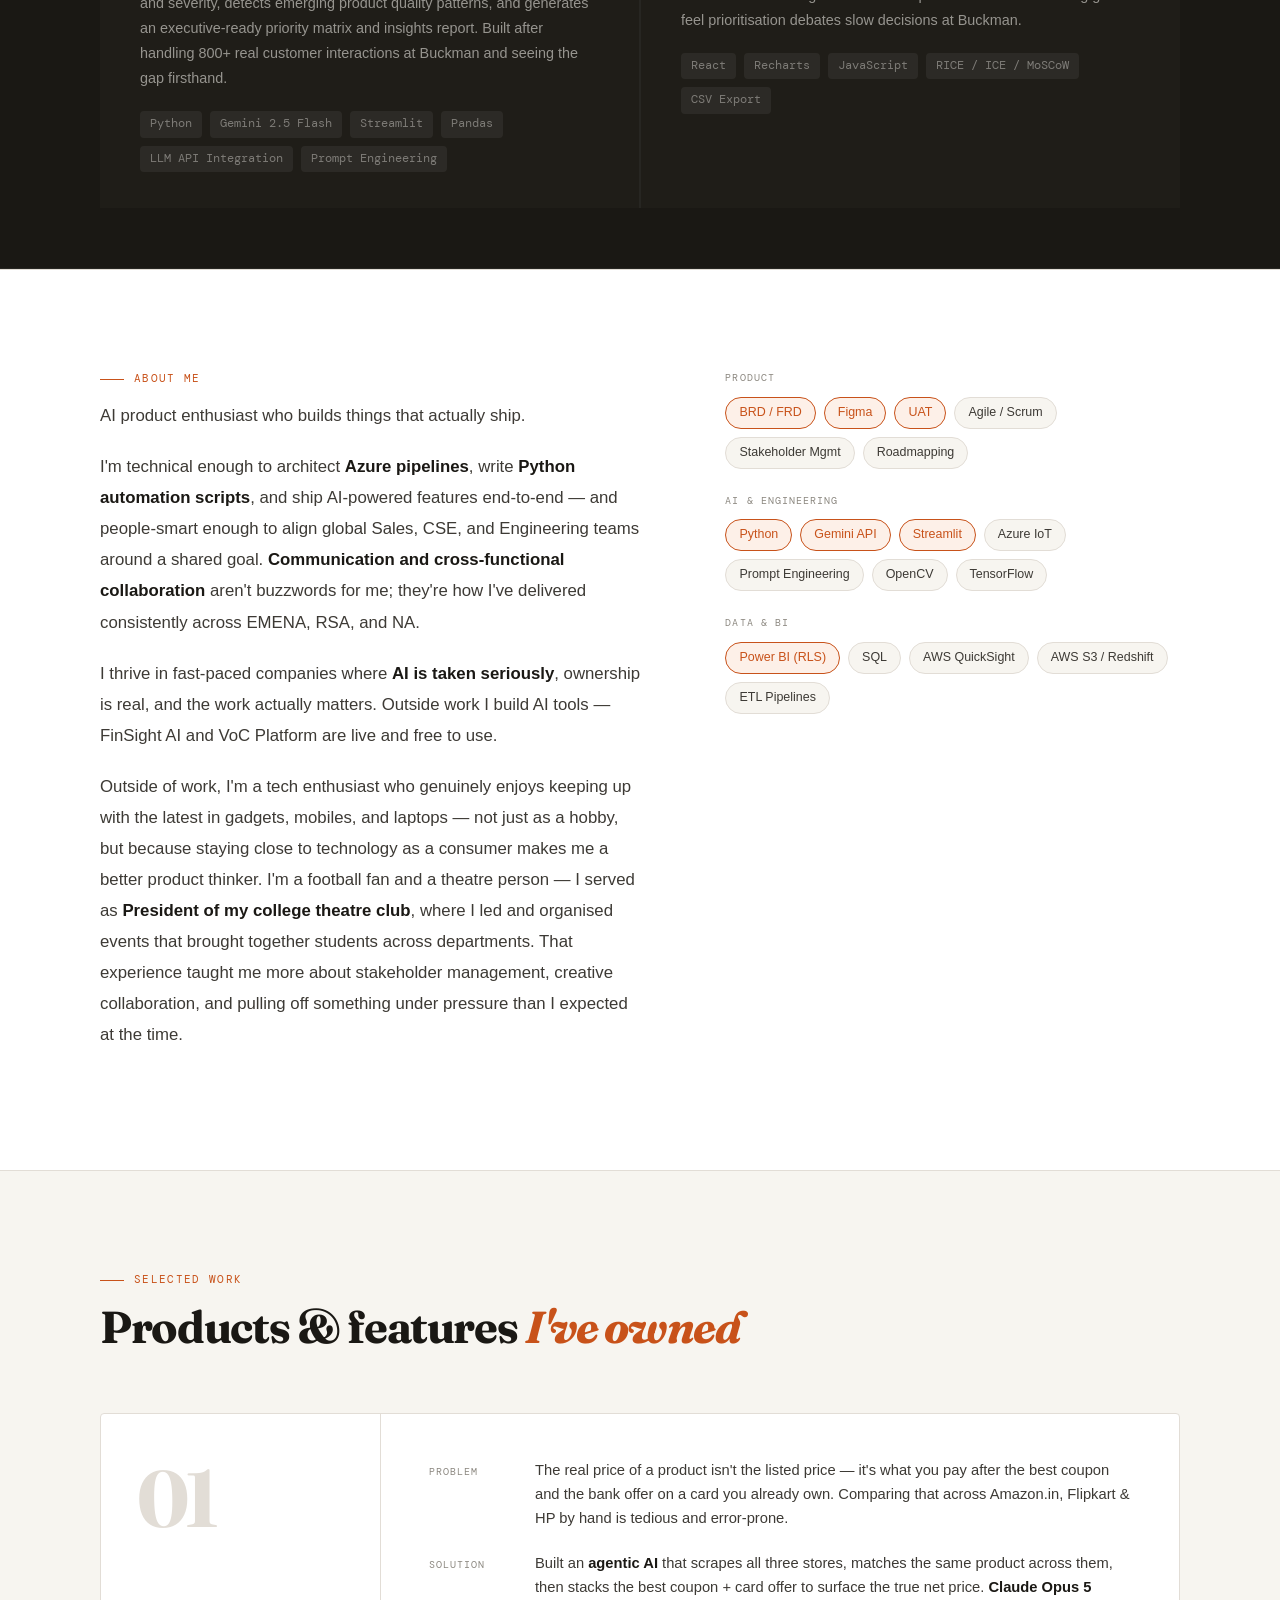
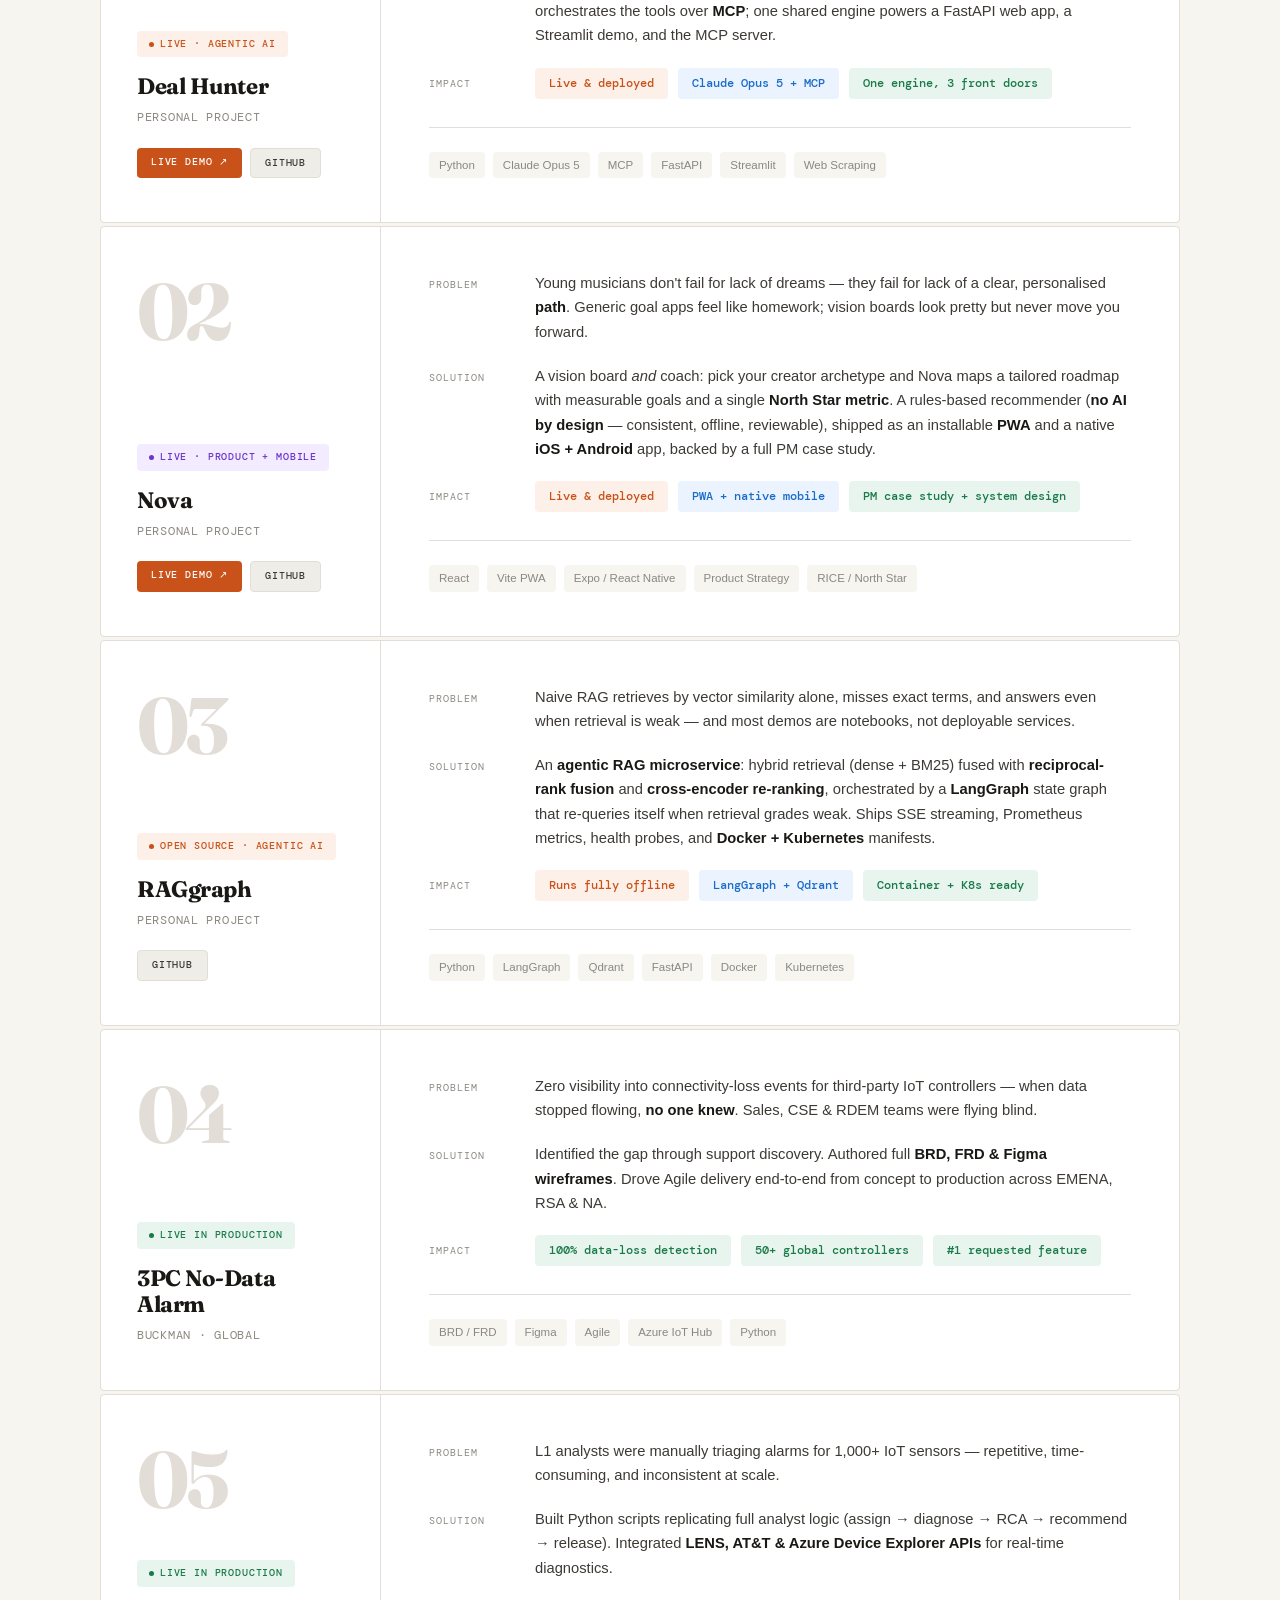
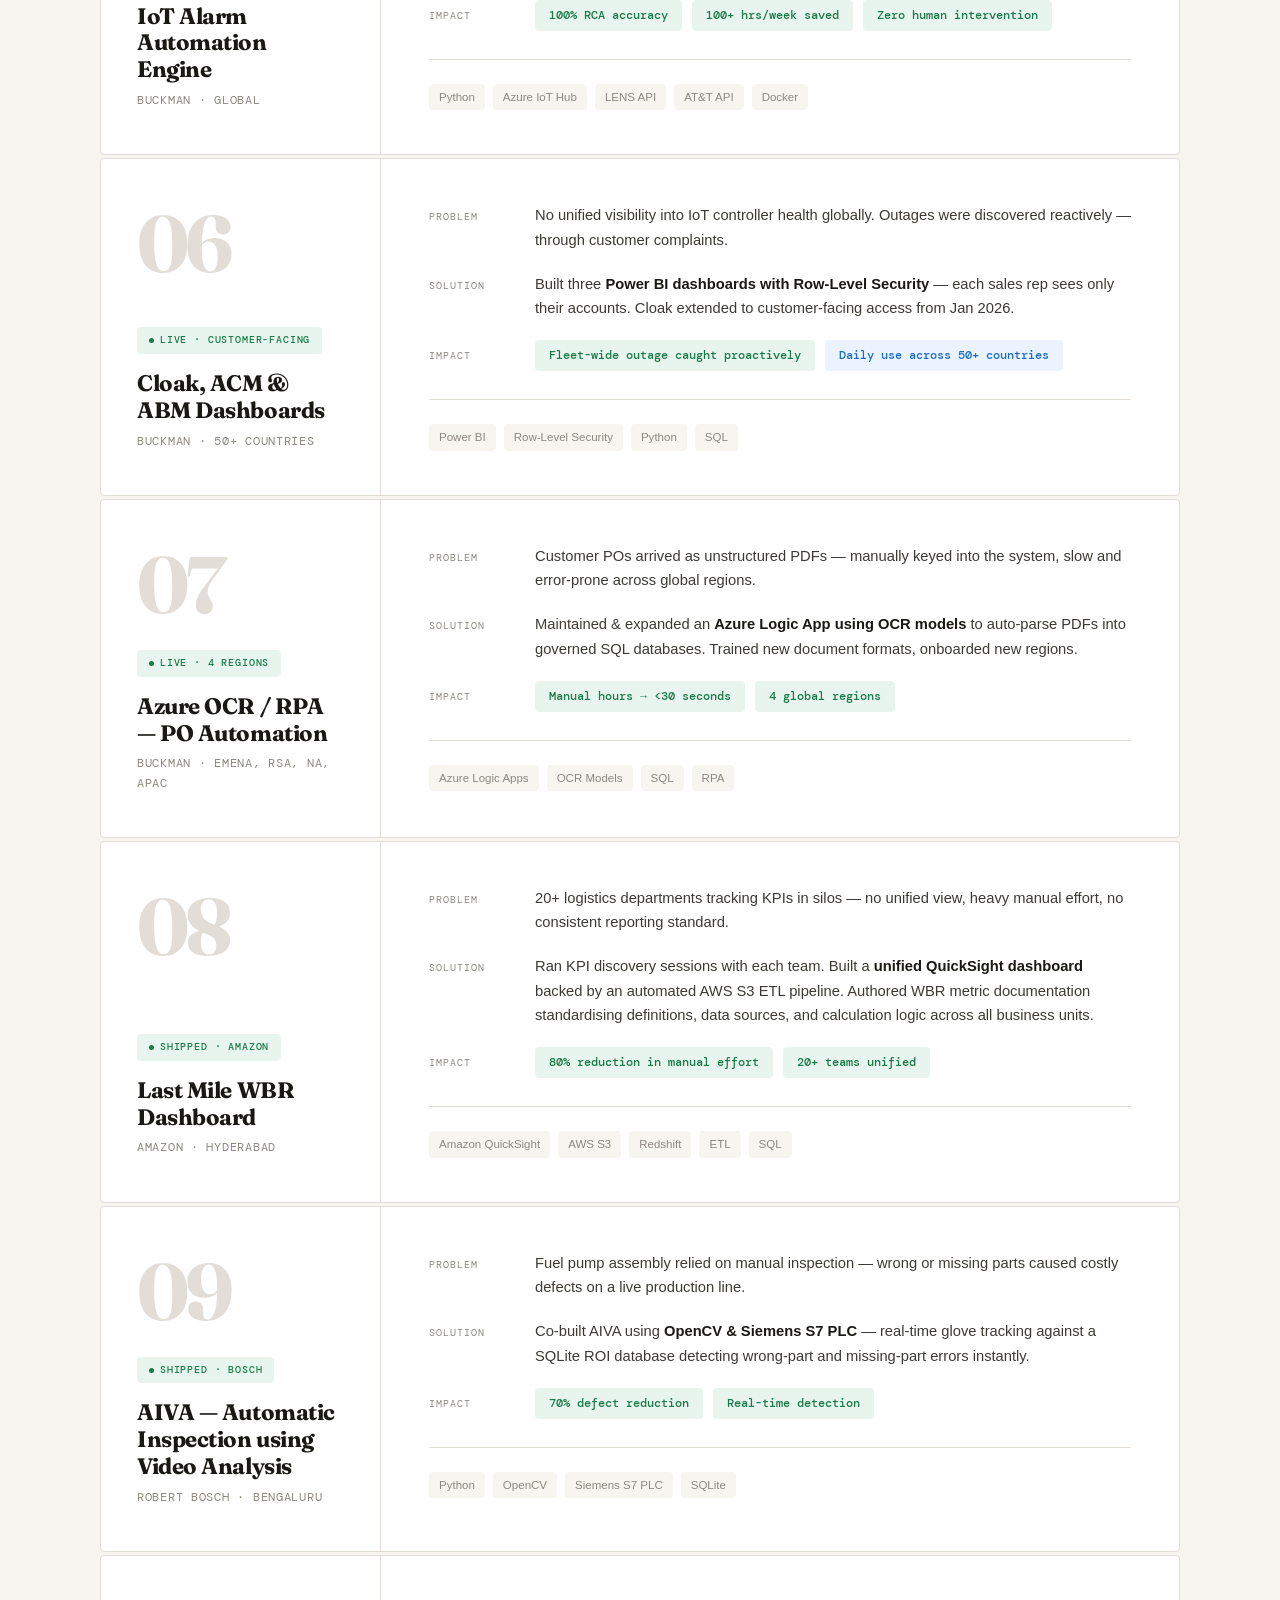
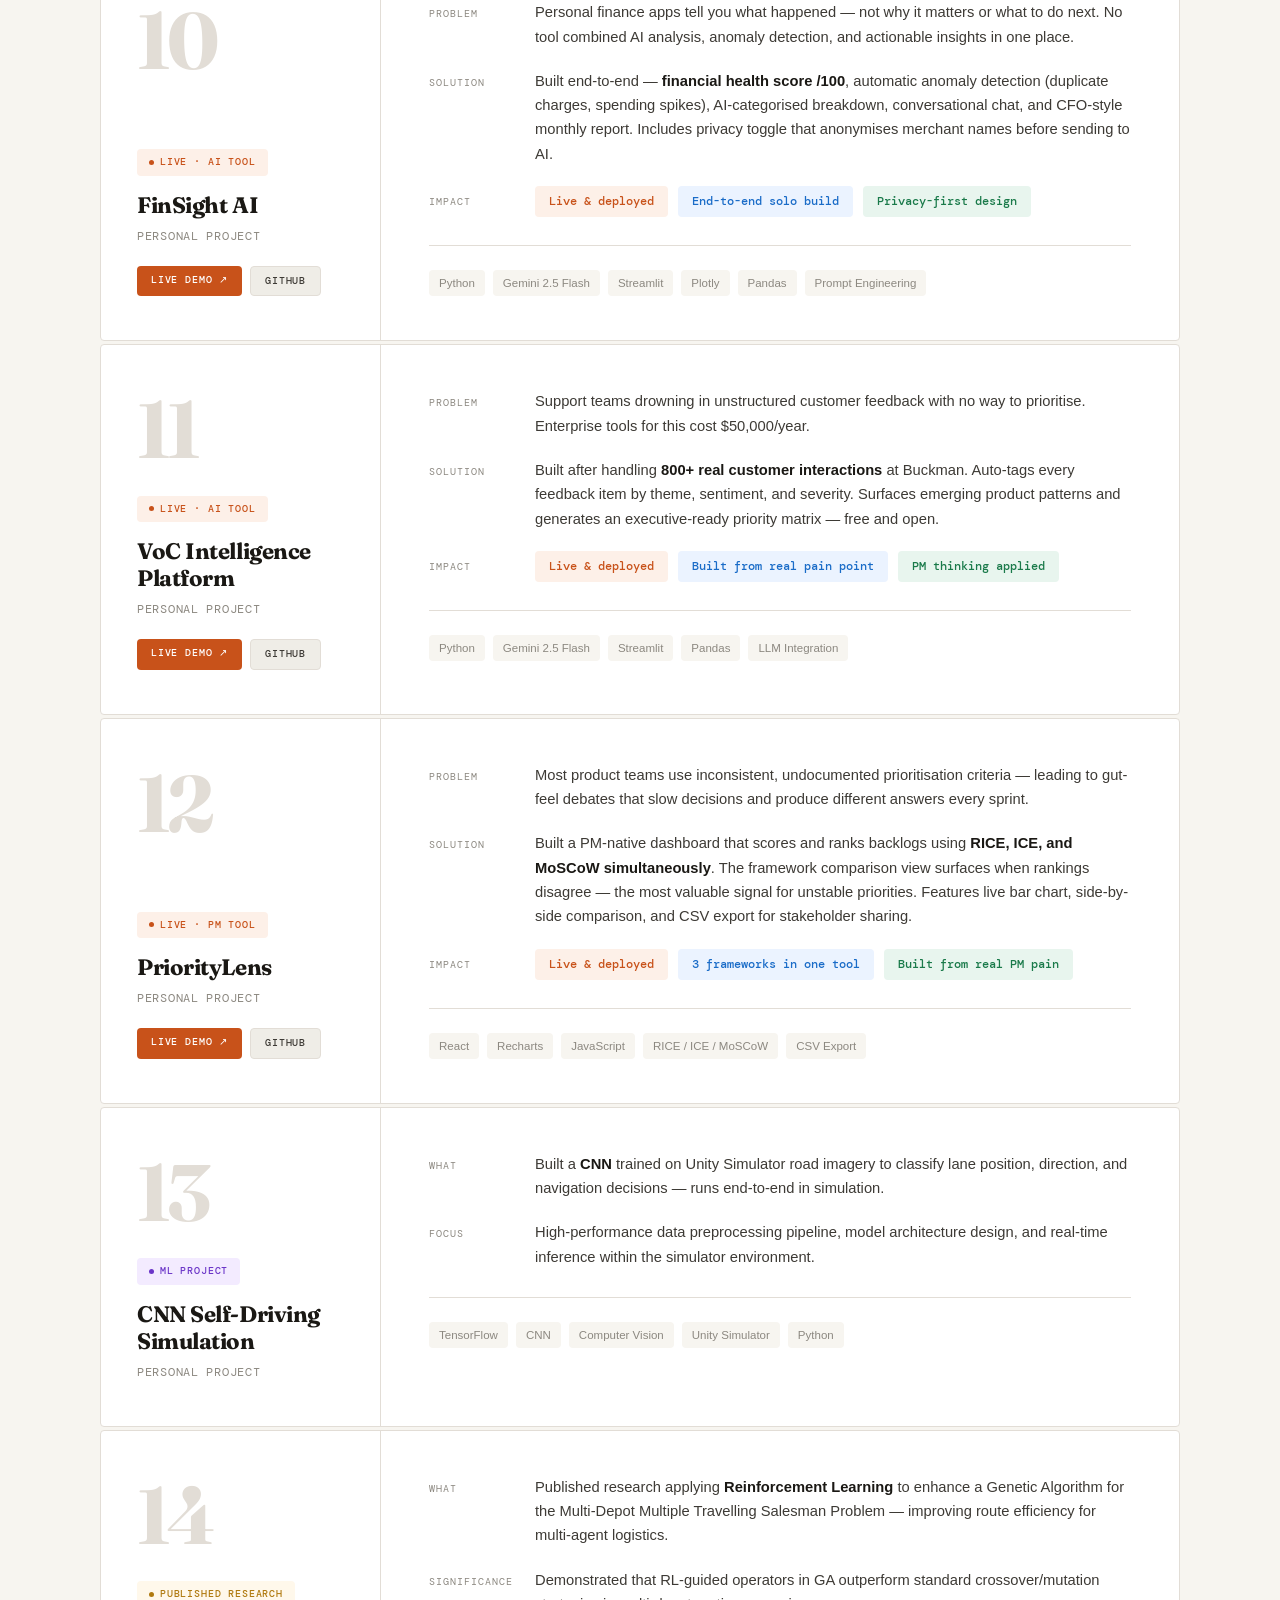
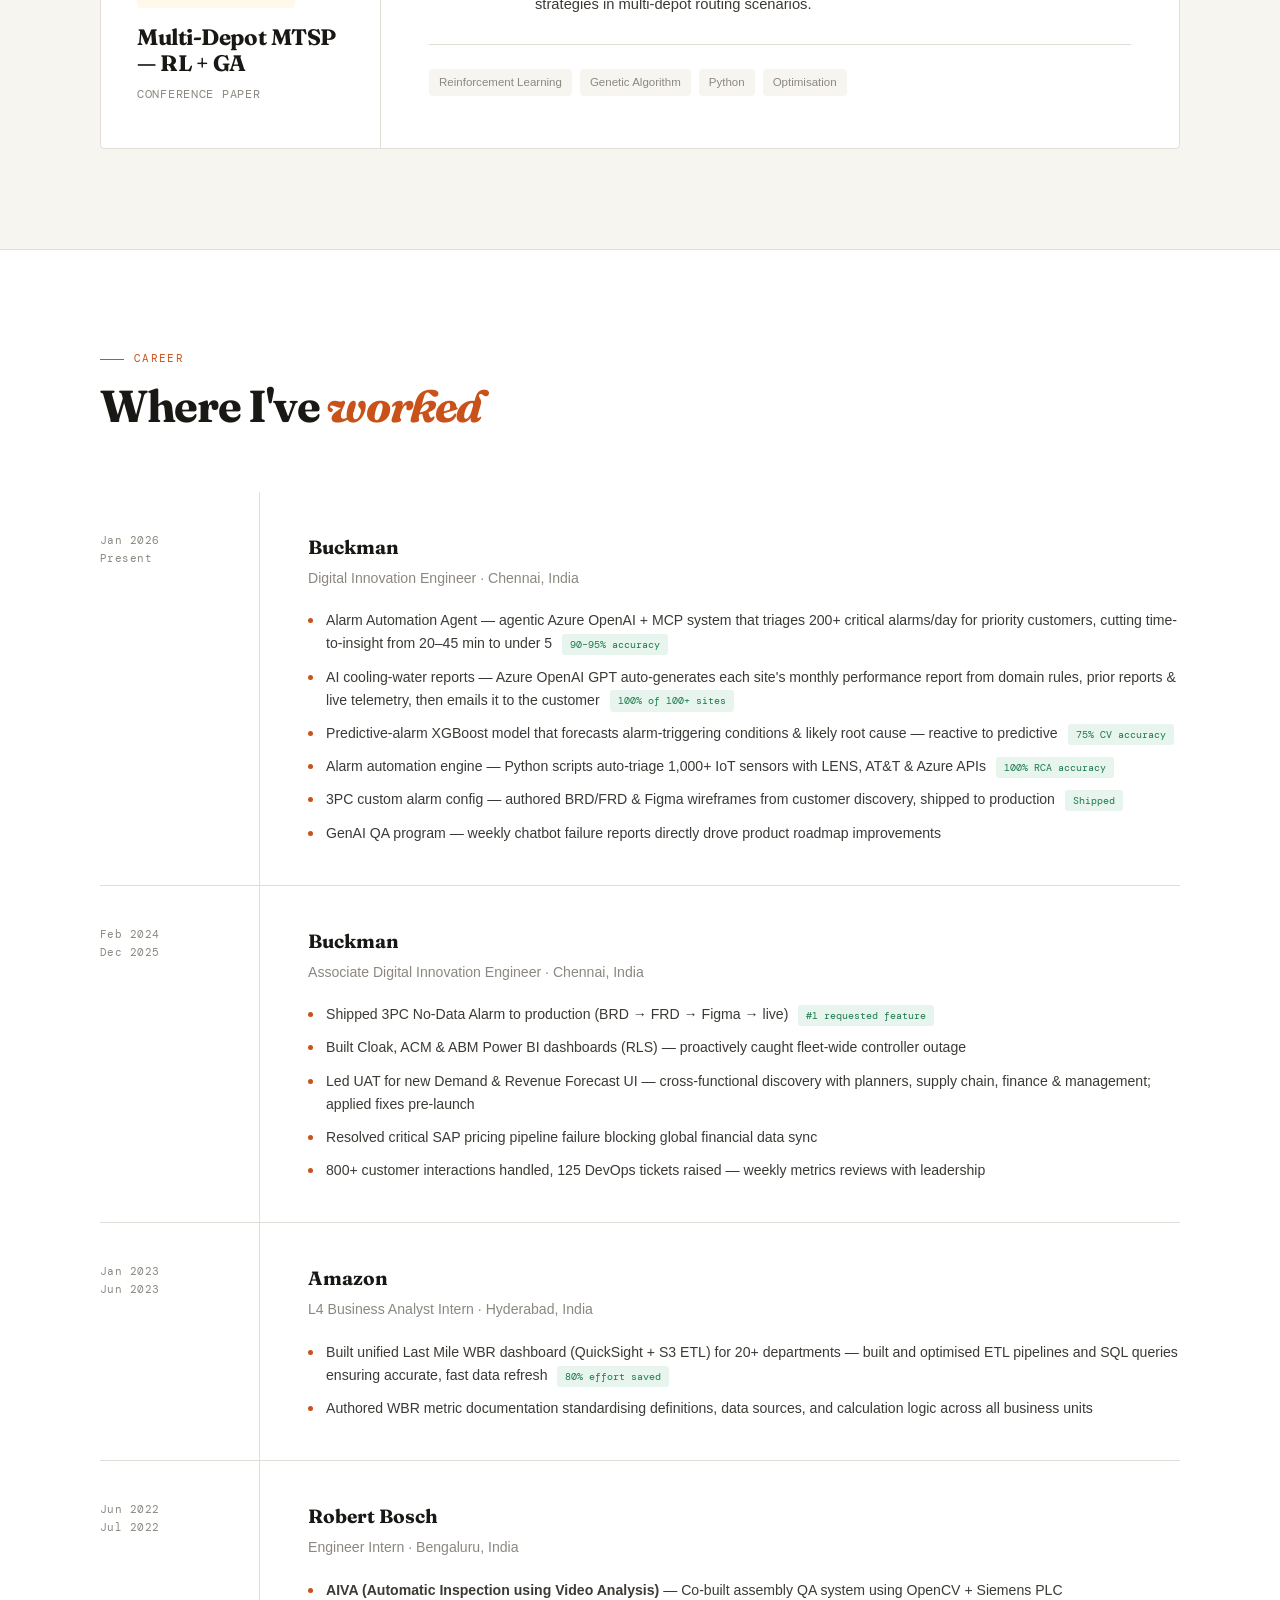
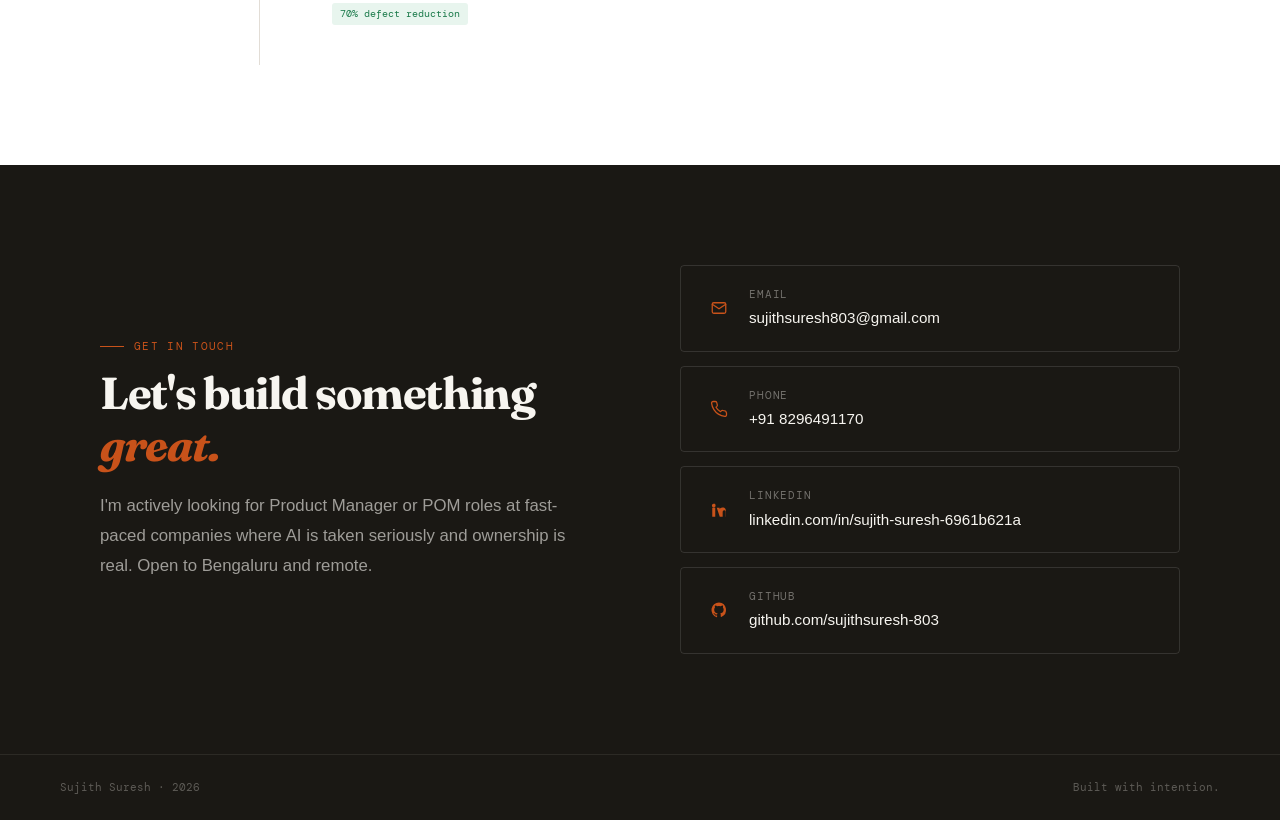
==== commit 9148354f: "Add RAGgraph case study Agentic RAG microservice (LangGraph, hybrid retrieval + rerank, Docker/K8s) " ====
--- a/index.html
+++ b/index.html
@@ -424,6 +424,30 @@
         <div class="case-inner">
           <div class="case-left">
             <div class="case-number">03</div>
+            <div>
+              <div class="case-badge badge-ai"><span class="badge-dot"></span>Open source &middot; Agentic AI</div>
+              <div class="case-title">RAGgraph</div>
+              <div class="case-company">PERSONAL PROJECT</div>
+              <div class="case-links">
+                <a href="https://github.com/sujithsuresh-803/raggraph" target="_blank" class="case-link case-link-gh">GitHub</a>
+              </div>
+            </div>
+          </div>
+          <div class="case-right">
+            <div class="psi">
+              <div class="psi-row"><div class="psi-label">Problem</div><div class="psi-text">Naive RAG retrieves by vector similarity alone, misses exact terms, and answers even when retrieval is weak &mdash; and most demos are notebooks, not deployable services.</div></div>
+              <div class="psi-row"><div class="psi-label">Solution</div><div class="psi-text">An <strong>agentic RAG microservice</strong>: hybrid retrieval (dense + BM25) fused with <strong>reciprocal-rank fusion</strong> and <strong>cross-encoder re-ranking</strong>, orchestrated by a <strong>LangGraph</strong> state graph that re-queries itself when retrieval grades weak. Ships SSE streaming, Prometheus metrics, health probes, and <strong>Docker + Kubernetes</strong> manifests.</div></div>
+              <div class="psi-row"><div class="psi-label">Impact</div><div class="psi-text"><div class="impact-bar"><span class="impact-chip orange">Runs fully offline</span><span class="impact-chip blue">LangGraph + Qdrant</span><span class="impact-chip">Container + K8s ready</span></div></div></div>
+            </div>
+            <div class="case-tech"><span class="tech">Python</span><span class="tech">LangGraph</span><span class="tech">Qdrant</span><span class="tech">FastAPI</span><span class="tech">Docker</span><span class="tech">Kubernetes</span></div>
+          </div>
+        </div>
+      </div>
+
+      <div class="case-card reveal">
+        <div class="case-inner">
+          <div class="case-left">
+            <div class="case-number">04</div>
             <div><div class="case-badge badge-prod"><span class="badge-dot"></span>Live in Production</div><div class="case-title">3PC No-Data Alarm</div><div class="case-company">BUCKMAN &middot; GLOBAL</div></div>
           </div>
           <div class="case-right">
@@ -440,7 +464,7 @@
       <div class="case-card reveal">
         <div class="case-inner">
           <div class="case-left">
-            <div class="case-number">04</div>
+            <div class="case-number">05</div>
             <div><div class="case-badge badge-prod"><span class="badge-dot"></span>Live in Production</div><div class="case-title">IoT Alarm Automation Engine</div><div class="case-company">BUCKMAN &middot; GLOBAL</div></div>
           </div>
           <div class="case-right">
@@ -457,7 +481,7 @@
       <div class="case-card reveal">
         <div class="case-inner">
           <div class="case-left">
-            <div class="case-number">05</div>
+            <div class="case-number">06</div>
             <div><div class="case-badge badge-prod"><span class="badge-dot"></span>Live &middot; Customer-Facing</div><div class="case-title">Cloak, ACM &amp; ABM Dashboards</div><div class="case-company">BUCKMAN &middot; 50+ COUNTRIES</div></div>
           </div>
           <div class="case-right">
@@ -474,7 +498,7 @@
       <div class="case-card reveal">
         <div class="case-inner">
           <div class="case-left">
-            <div class="case-number">06</div>
+            <div class="case-number">07</div>
             <div><div class="case-badge badge-prod"><span class="badge-dot"></span>Live &middot; 4 Regions</div><div class="case-title">Azure OCR / RPA — PO Automation</div><div class="case-company">BUCKMAN &middot; EMENA, RSA, NA, APAC</div></div>
           </div>
           <div class="case-right">
@@ -491,7 +515,7 @@
       <div class="case-card reveal">
         <div class="case-inner">
           <div class="case-left">
-            <div class="case-number">07</div>
+            <div class="case-number">08</div>
             <div><div class="case-badge badge-prod"><span class="badge-dot"></span>Shipped &middot; Amazon</div><div class="case-title">Last Mile WBR Dashboard</div><div class="case-company">AMAZON &middot; HYDERABAD</div></div>
           </div>
           <div class="case-right">
@@ -508,7 +532,7 @@
       <div class="case-card reveal">
         <div class="case-inner">
           <div class="case-left">
-            <div class="case-number">08</div>
+            <div class="case-number">09</div>
             <div><div class="case-badge badge-prod"><span class="badge-dot"></span>Shipped &middot; Bosch</div><div class="case-title">AIVA — Automatic Inspection using Video Analysis</div><div class="case-company">ROBERT BOSCH &middot; BENGALURU</div></div>
           </div>
           <div class="case-right">
@@ -525,7 +549,7 @@
       <div class="case-card reveal">
         <div class="case-inner">
           <div class="case-left">
-            <div class="case-number">09</div>
+            <div class="case-number">10</div>
             <div>
               <div class="case-badge badge-ai"><span class="badge-dot"></span>Live &middot; AI Tool</div>
               <div class="case-title">FinSight AI</div>
@@ -550,7 +574,7 @@
       <div class="case-card reveal">
         <div class="case-inner">
           <div class="case-left">
-            <div class="case-number">10</div>
+            <div class="case-number">11</div>
             <div>
               <div class="case-badge badge-ai"><span class="badge-dot"></span>Live &middot; AI Tool</div>
               <div class="case-title">VoC Intelligence Platform</div>
@@ -575,7 +599,7 @@
       <div class="case-card reveal">
         <div class="case-inner">
           <div class="case-left">
-            <div class="case-number">11</div>
+            <div class="case-number">12</div>
             <div>
               <div class="case-badge badge-ai"><span class="badge-dot"></span>Live &middot; PM Tool</div>
               <div class="case-title">PriorityLens</div>
@@ -600,7 +624,7 @@
       <div class="case-card reveal">
         <div class="case-inner">
           <div class="case-left">
-            <div class="case-number">12</div>
+            <div class="case-number">13</div>
             <div><div class="case-badge badge-ml"><span class="badge-dot"></span>ML Project</div><div class="case-title">CNN Self-Driving Simulation</div><div class="case-company">PERSONAL PROJECT</div></div>
           </div>
           <div class="case-right">
@@ -616,7 +640,7 @@
       <div class="case-card reveal">
         <div class="case-inner">
           <div class="case-left">
-            <div class="case-number">13</div>
+            <div class="case-number">14</div>
             <div><div class="case-badge badge-pub"><span class="badge-dot"></span>Published Research</div><div class="case-title">Multi-Depot MTSP — RL + GA</div><div class="case-company">CONFERENCE PAPER</div></div>
           </div>
           <div class="case-right">
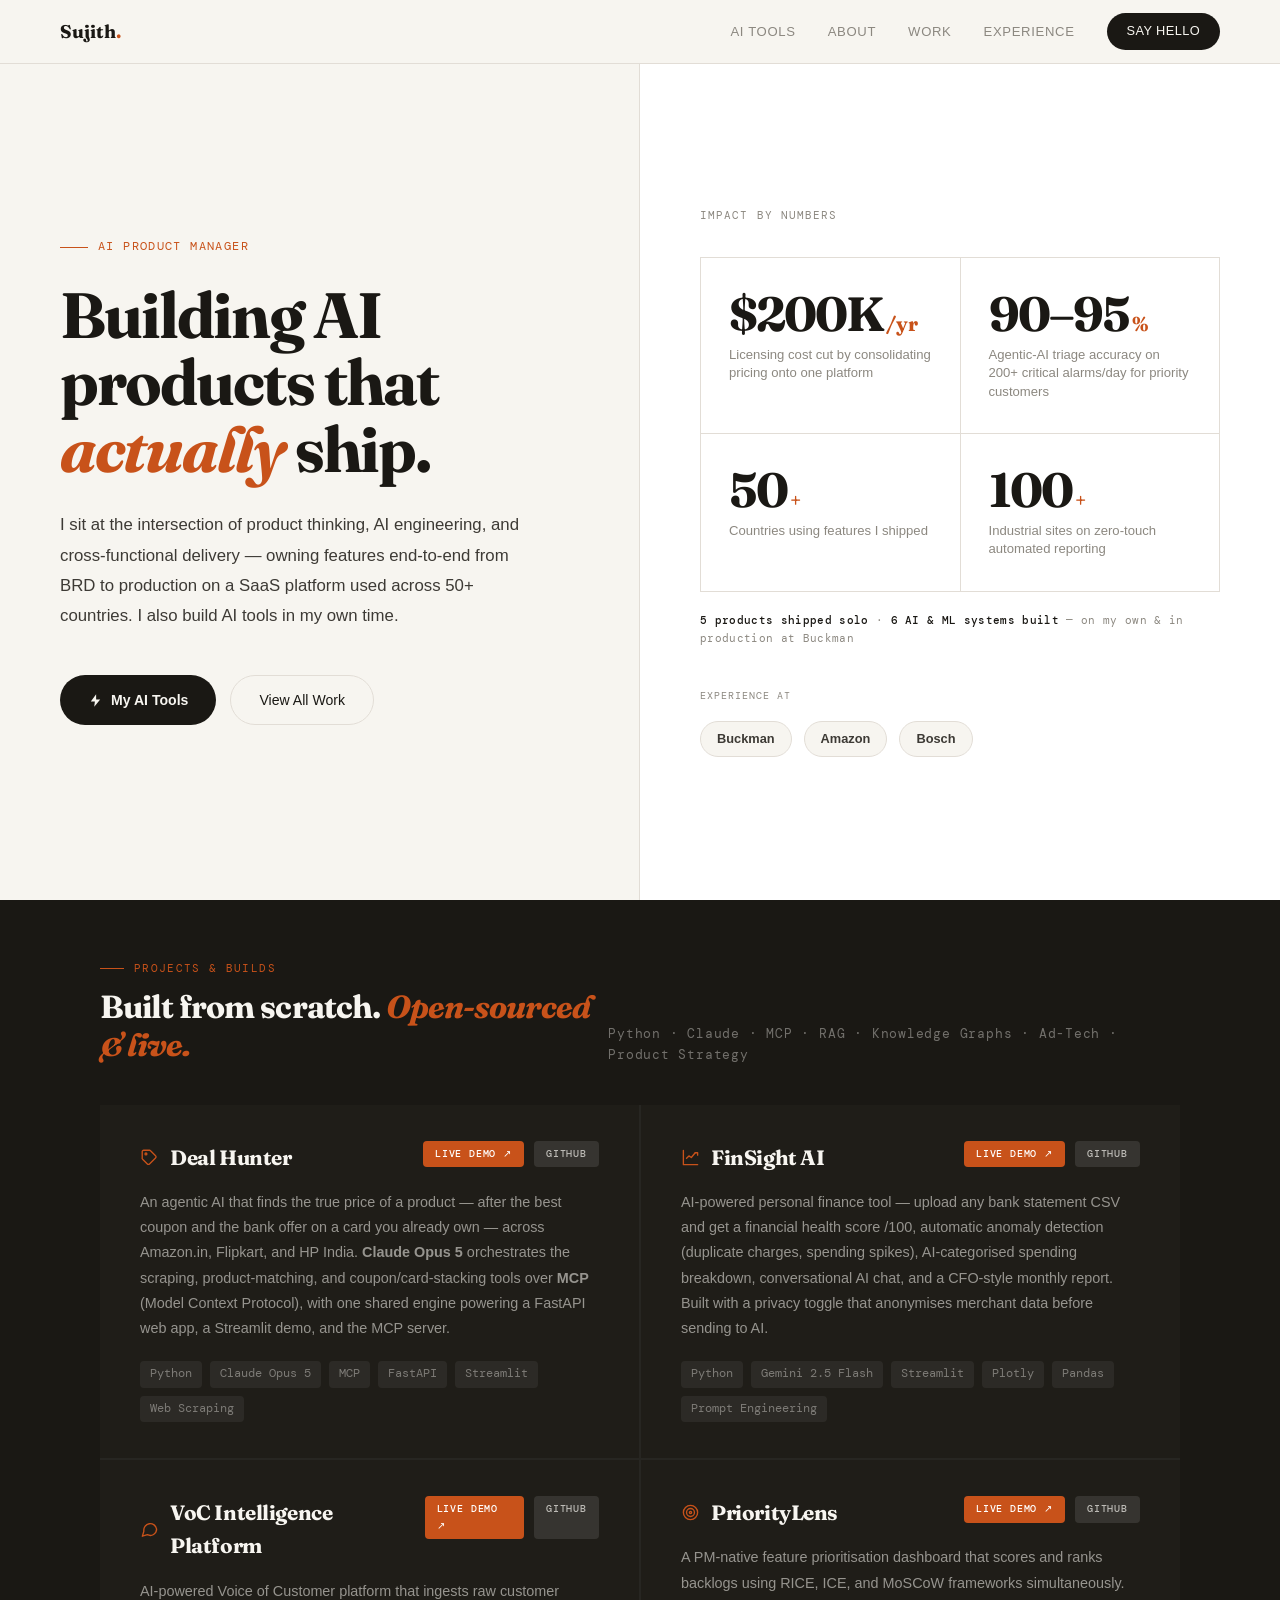
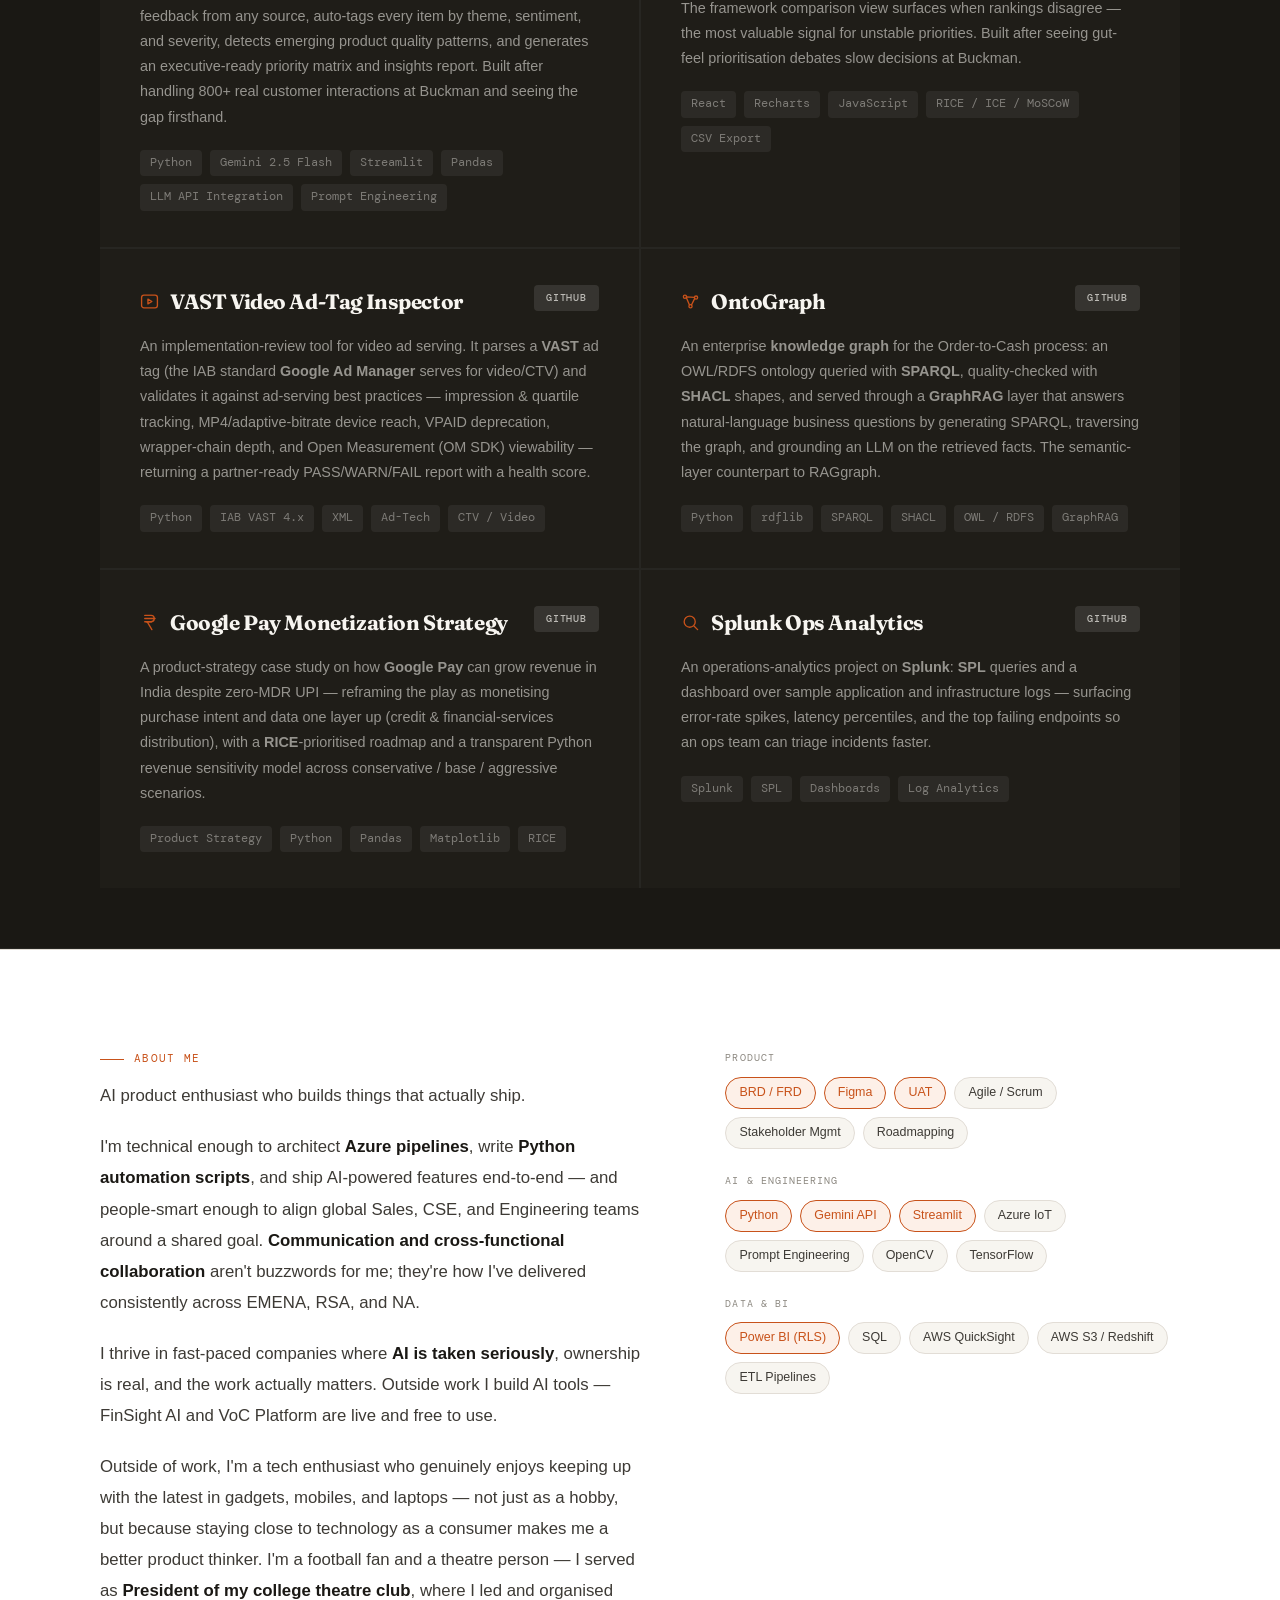
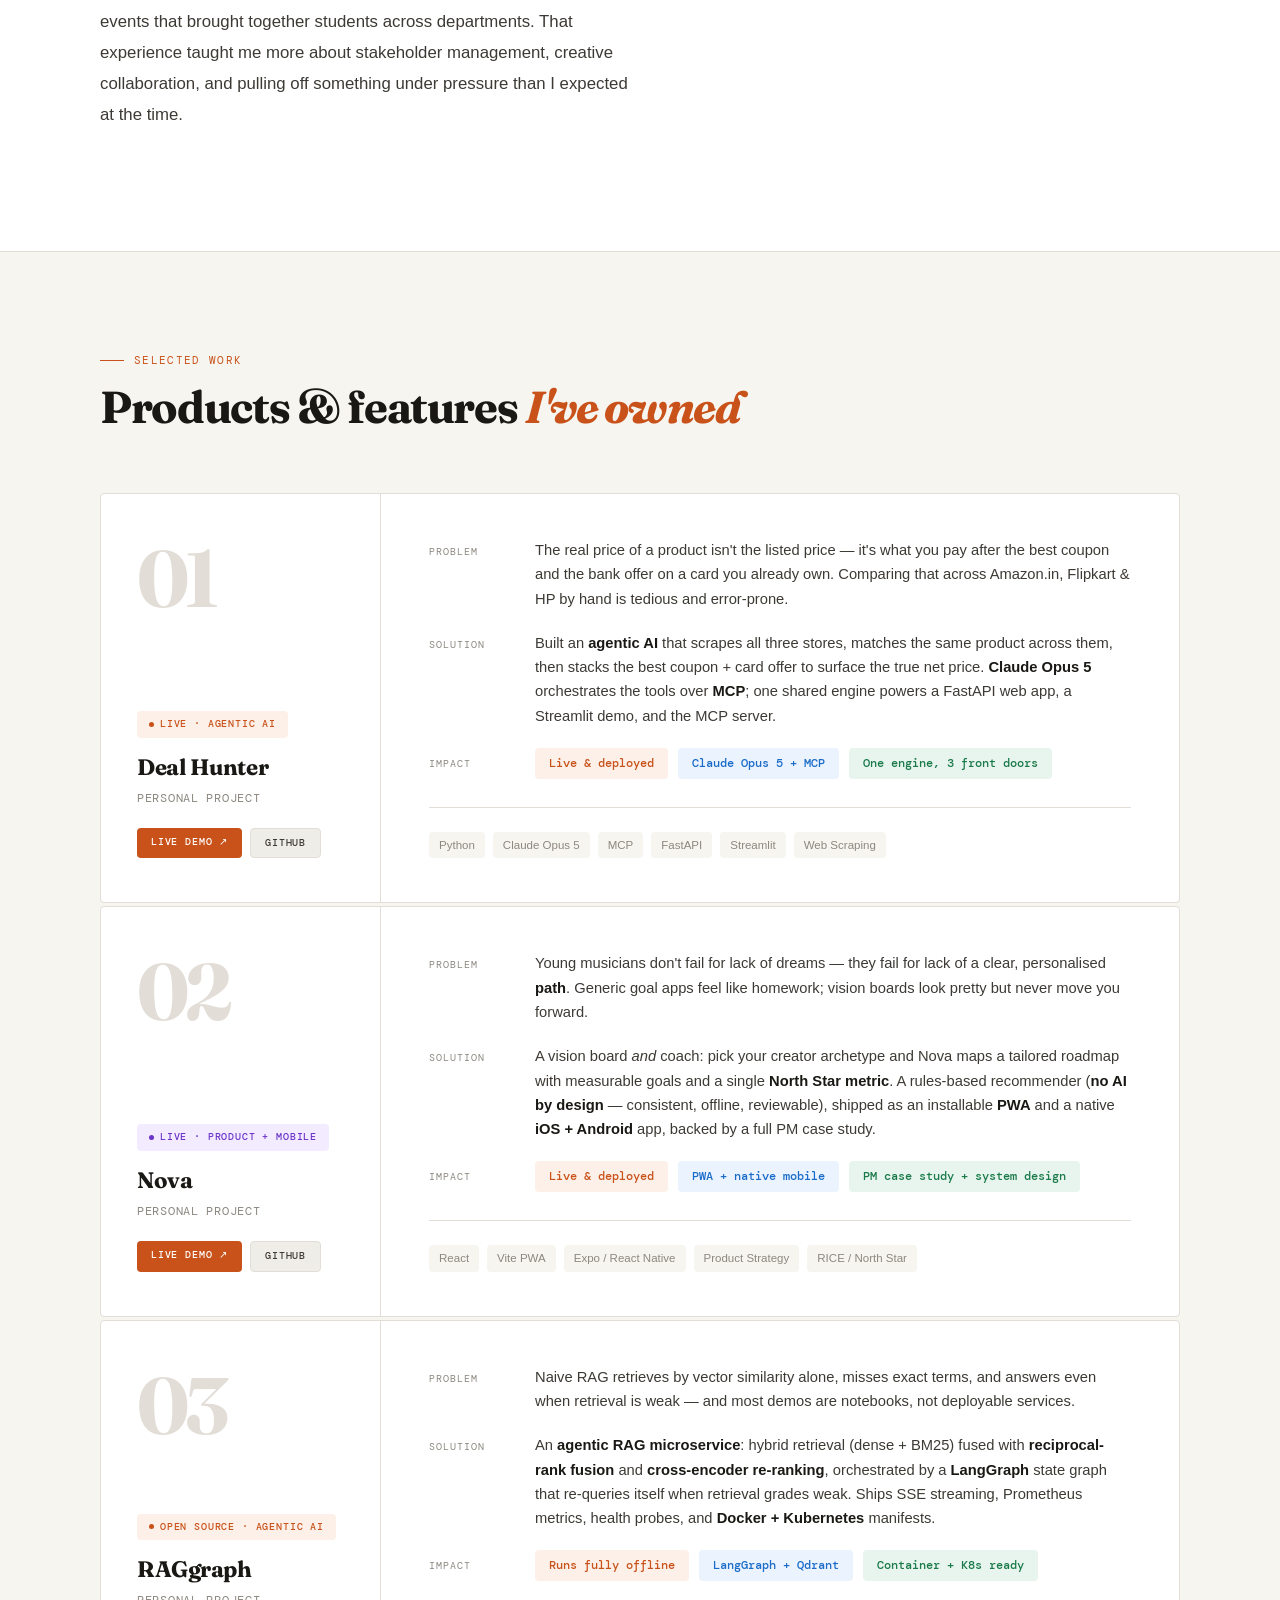
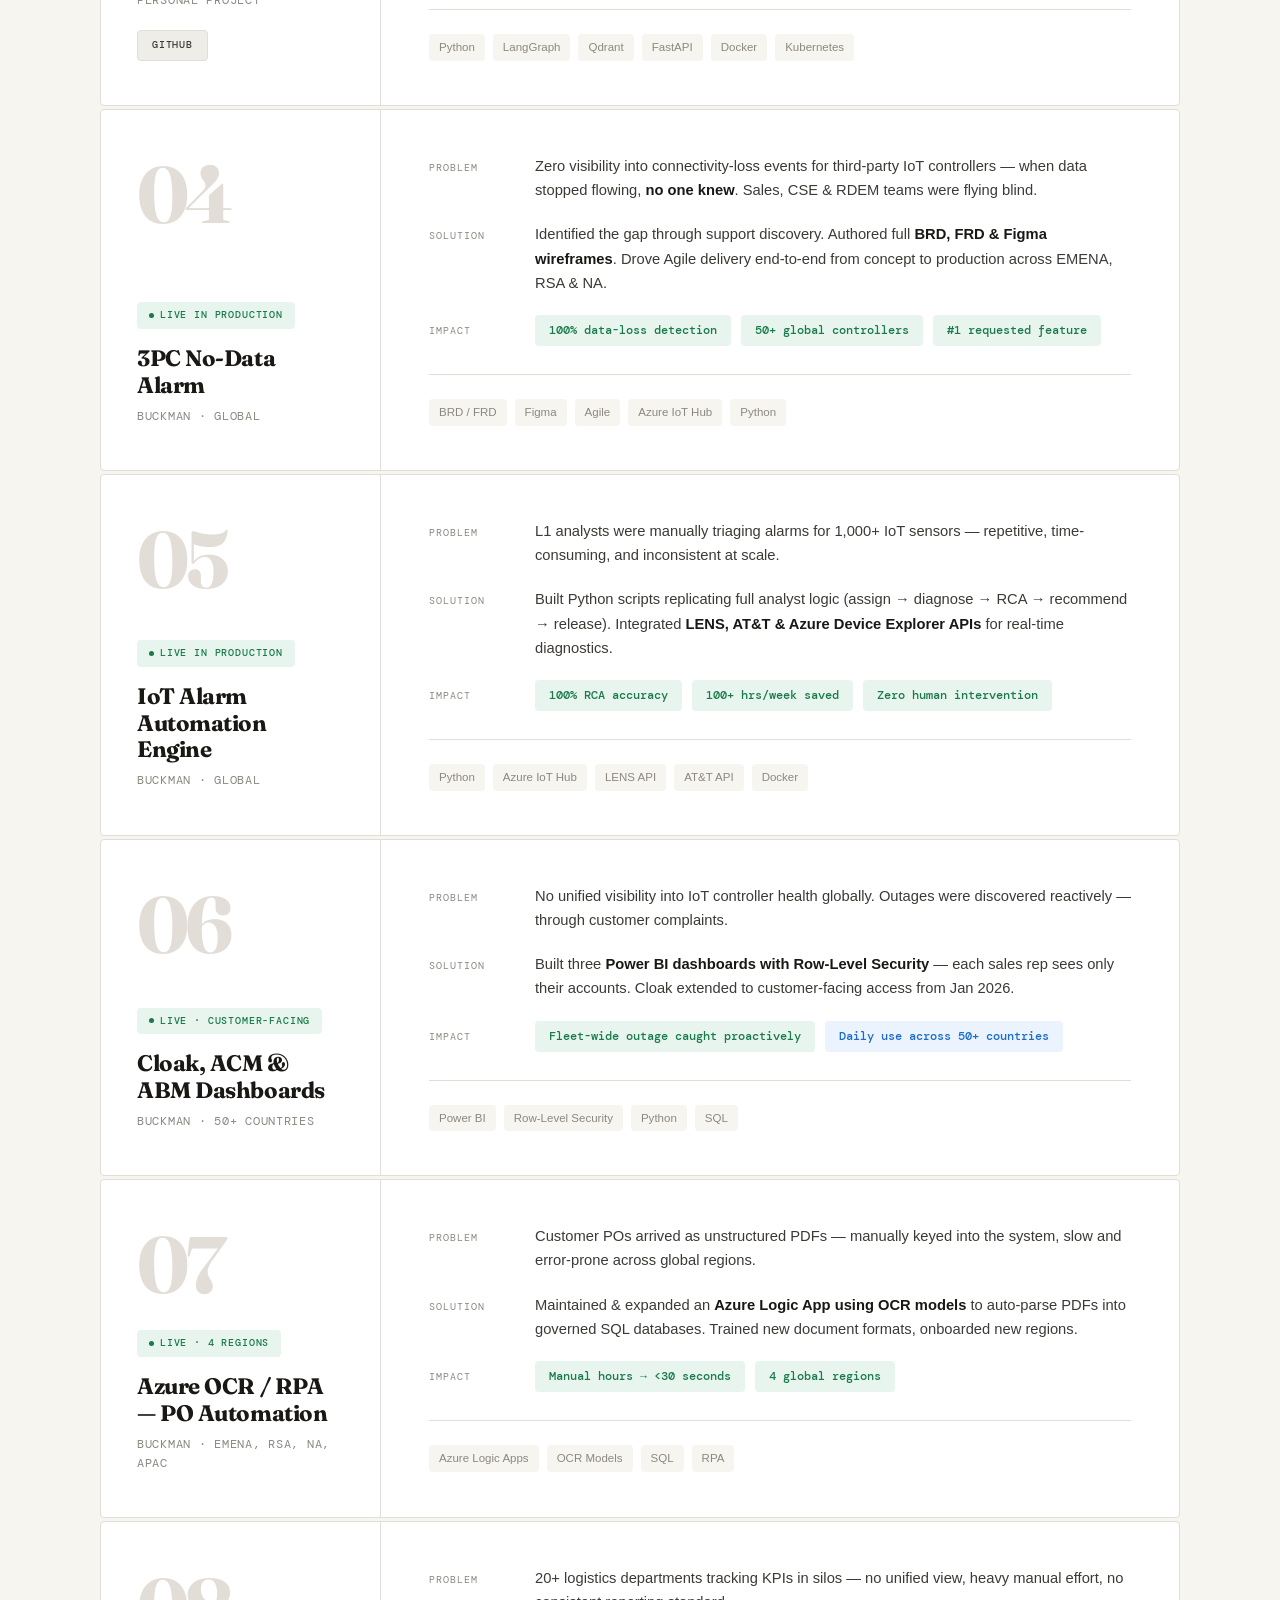
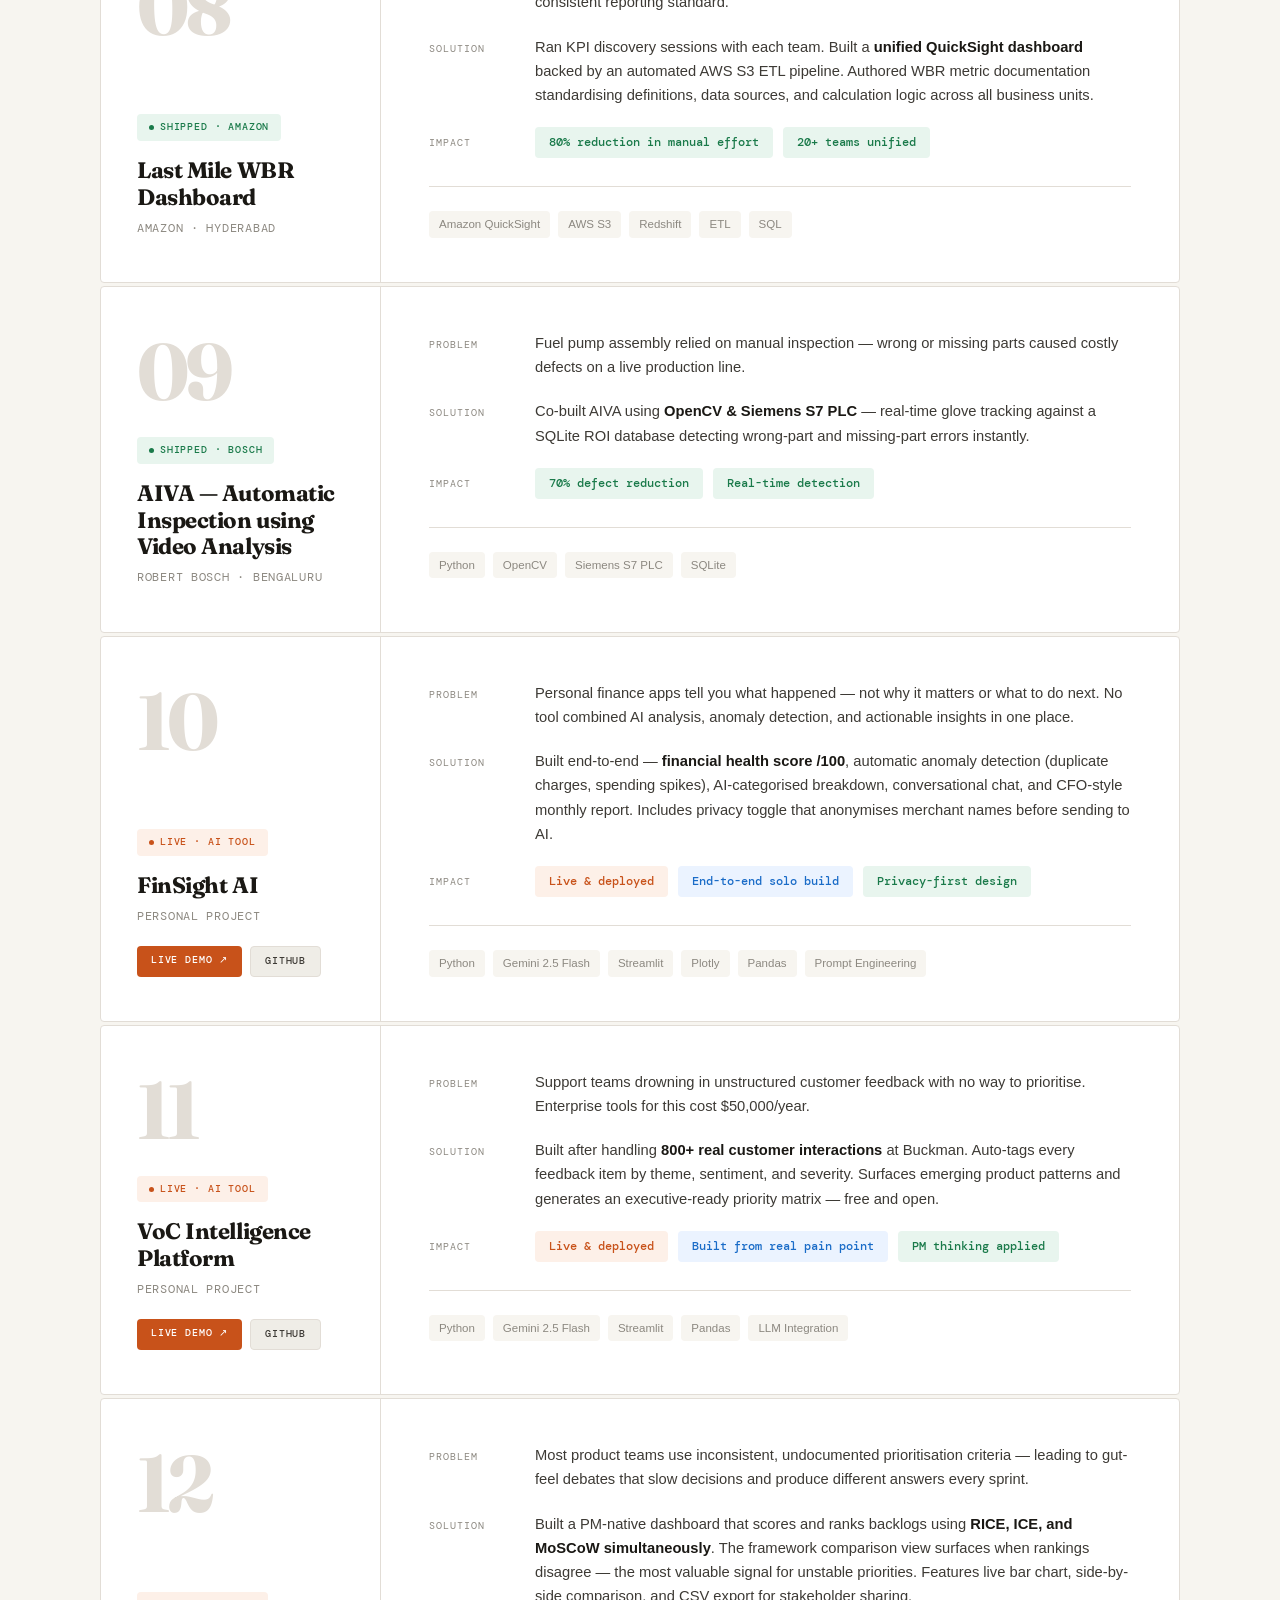
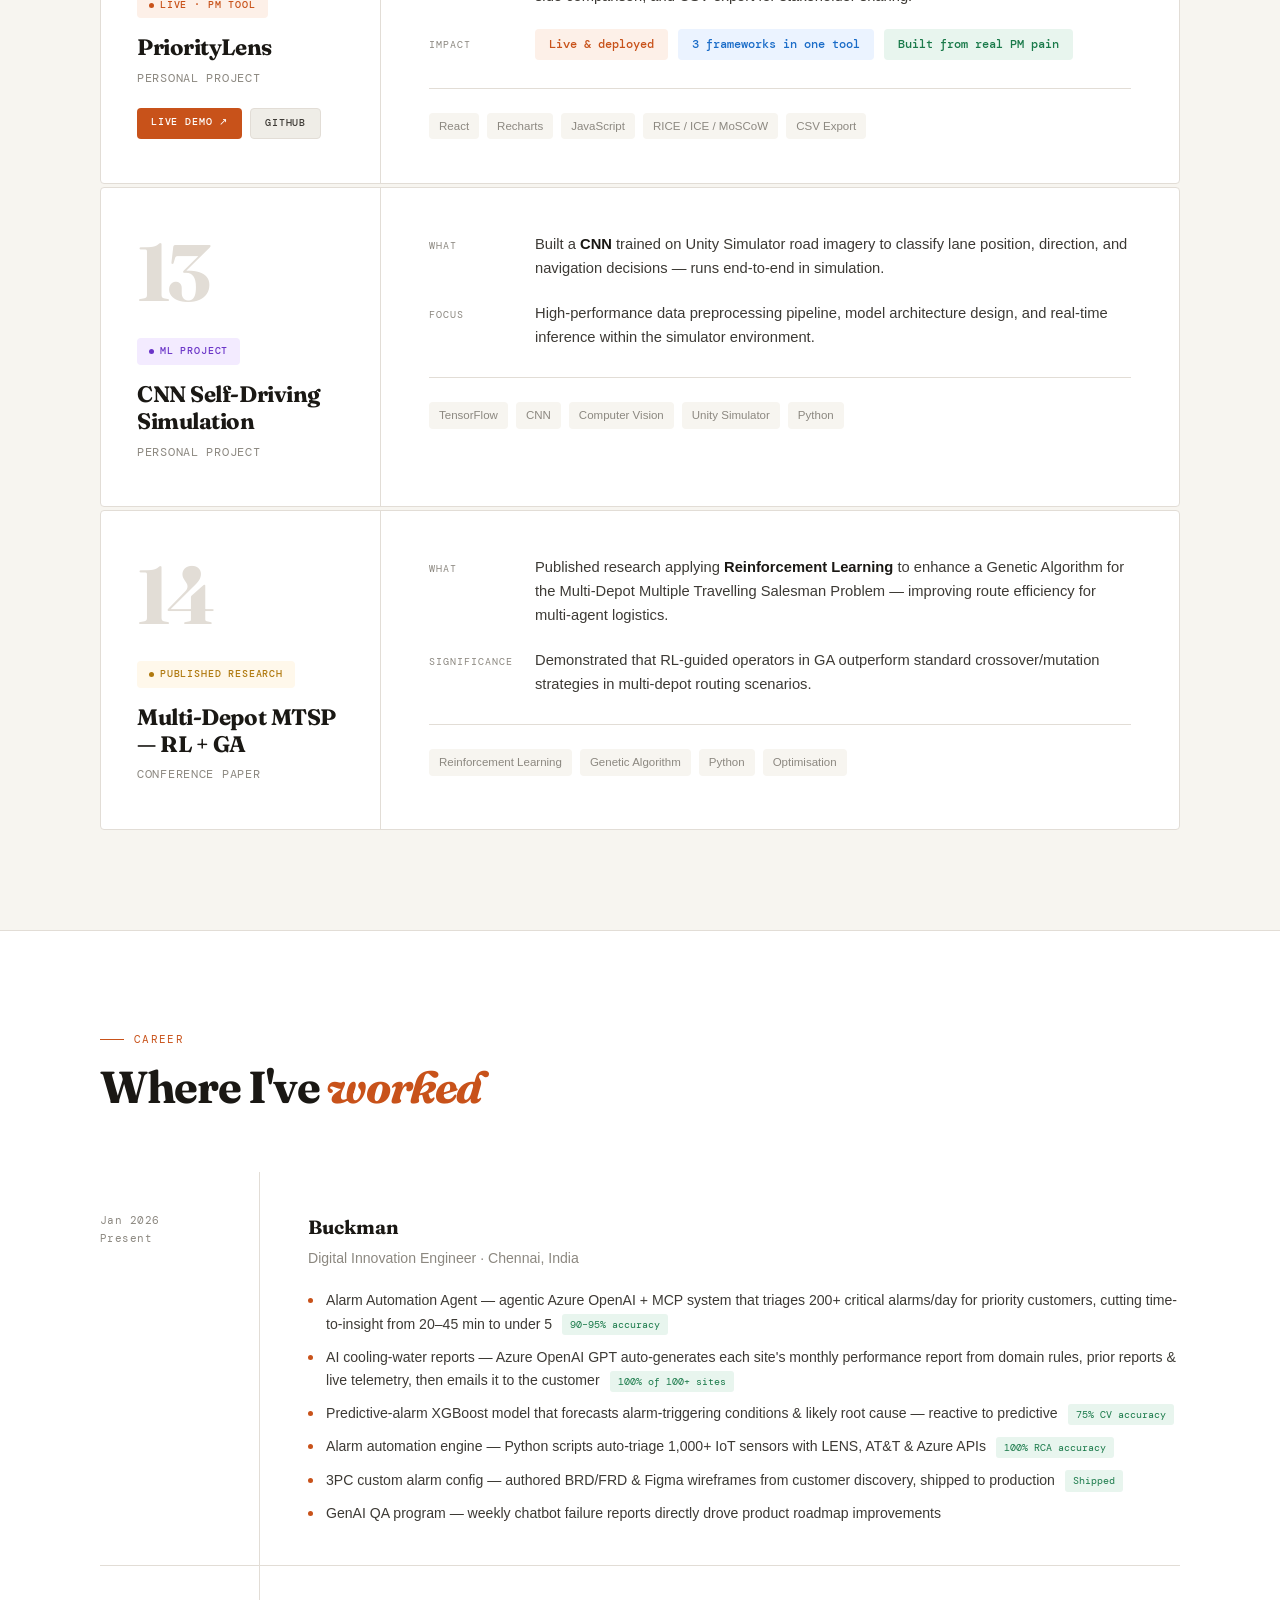
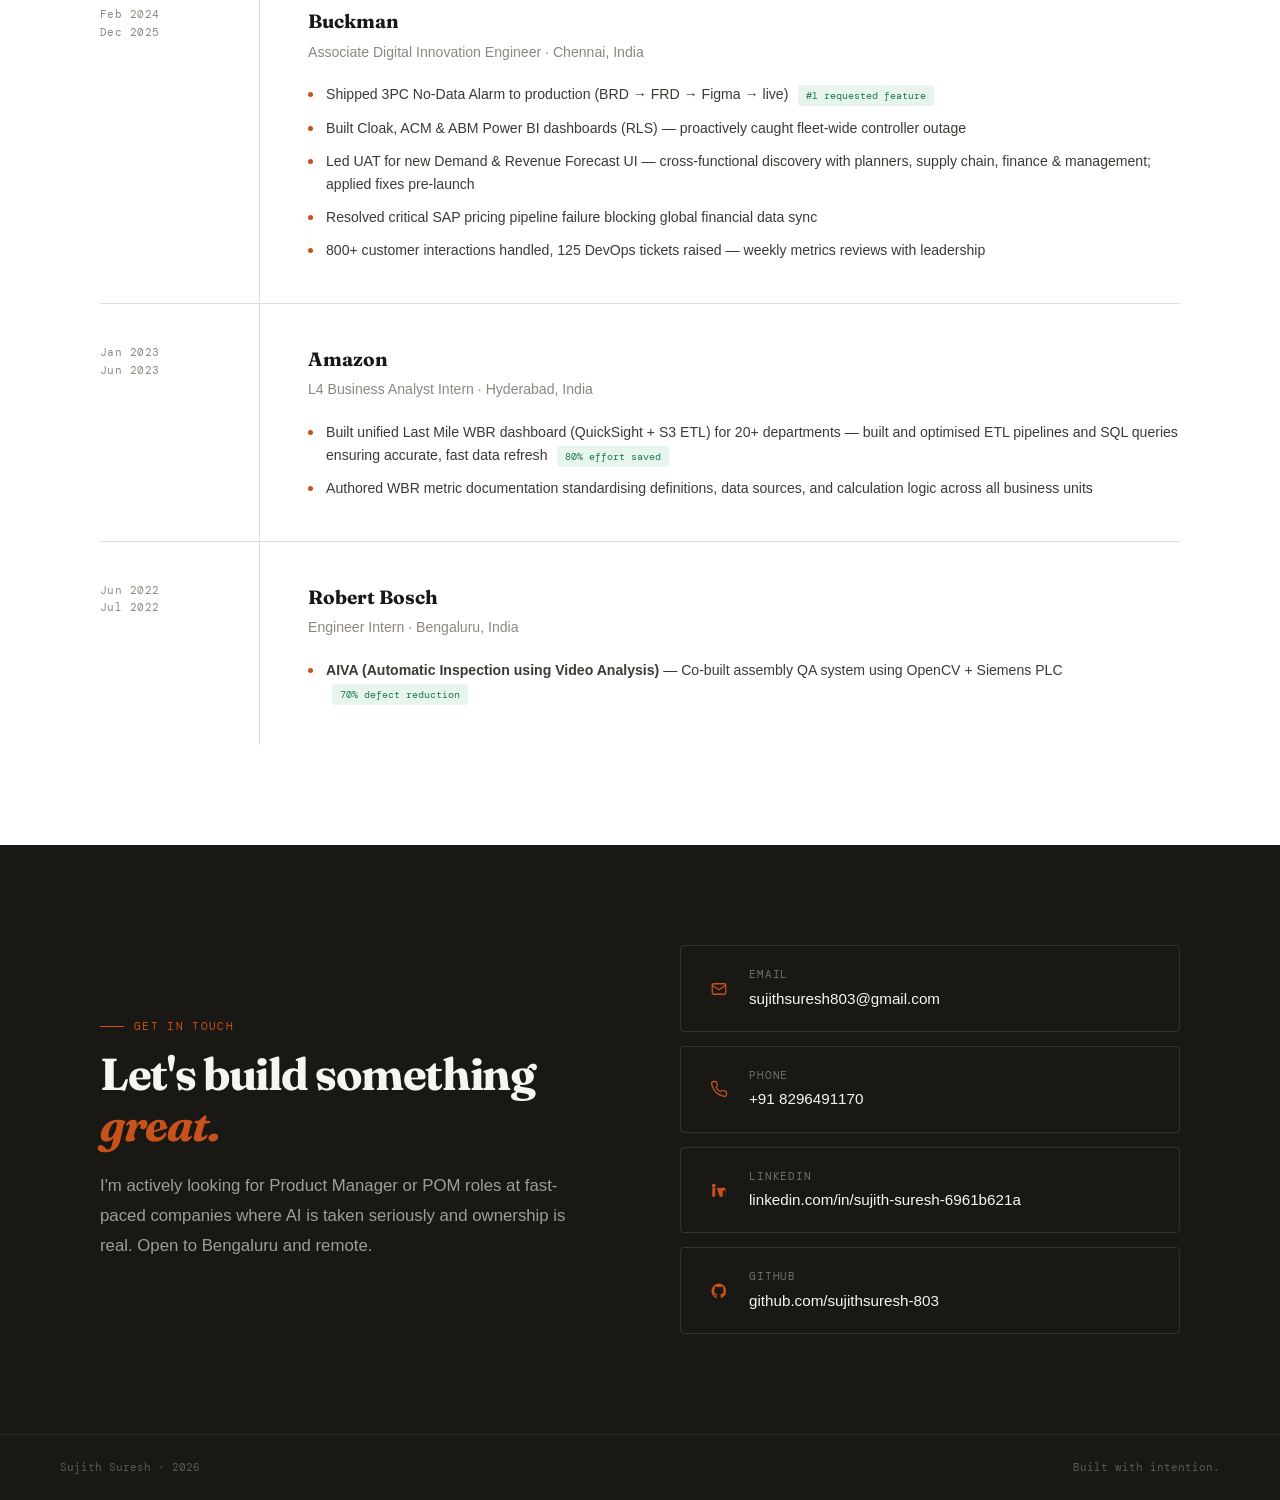
==== commit 4175c1e2: "Add new projects: VAST inspector, OntoGraph, GPay strategy, Splunk ops analytics" ====
--- a/index.html
+++ b/index.html
@@ -248,10 +248,10 @@
   <div class="ai-tools-inner">
     <div class="ai-tools-header reveal">
       <div>
-        <div style="font-family:'DM Mono',monospace;font-size:0.7rem;letter-spacing:0.12em;color:var(--accent);text-transform:uppercase;margin-bottom:10px;display:flex;align-items:center;gap:10px;"><span style="width:24px;height:1px;background:var(--accent);display:inline-block"></span>AI Projects</div>
-        <div class="ai-tools-title">Built from scratch. <em>Deployed and live.</em></div>
-      </div>
-      <div class="ai-tools-sub">Claude Opus 5 &middot; Gemini &middot; MCP &middot; Python &middot; Streamlit</div>
+        <div style="font-family:'DM Mono',monospace;font-size:0.7rem;letter-spacing:0.12em;color:var(--accent);text-transform:uppercase;margin-bottom:10px;display:flex;align-items:center;gap:10px;"><span style="width:24px;height:1px;background:var(--accent);display:inline-block"></span>Projects &amp; Builds</div>
+        <div class="ai-tools-title">Built from scratch. <em>Open-sourced &amp; live.</em></div>
+      </div>
+      <div class="ai-tools-sub">Python &middot; Claude &middot; MCP &middot; RAG &middot; Knowledge Graphs &middot; Ad-Tech &middot; Product Strategy</div>
     </div>
     <div class="ai-tools-grid reveal">
 
@@ -325,6 +325,74 @@
           <span class="stack-tag">JavaScript</span>
           <span class="stack-tag">RICE / ICE / MoSCoW</span>
           <span class="stack-tag">CSV Export</span>
+        </div>
+      </div>
+
+      <div class="ai-tool-card">
+        <div class="ai-tool-top">
+          <div class="ai-tool-name"><span class="tool-ic"><svg viewBox="0 0 24 24" width="19" height="19" fill="none" stroke="currentColor" stroke-width="1.7" stroke-linecap="round" stroke-linejoin="round" aria-hidden="true"><rect x="2" y="4" width="20" height="16" rx="3"/><path d="m10 9 5 3-5 3Z"/></svg></span>VAST Video Ad-Tag Inspector</div>
+          <div class="ai-tool-links">
+            <a href="https://github.com/sujithsuresh-803/vast-ad-inspector" target="_blank" class="ai-tool-link link-gh">GitHub</a>
+          </div>
+        </div>
+        <p class="ai-tool-desc">An implementation-review tool for video ad serving. It parses a <strong>VAST</strong> ad tag (the IAB standard <strong>Google Ad Manager</strong> serves for video/CTV) and validates it against ad-serving best practices &mdash; impression &amp; quartile tracking, MP4/adaptive-bitrate device reach, VPAID deprecation, wrapper-chain depth, and Open Measurement (OM SDK) viewability &mdash; returning a partner-ready PASS/WARN/FAIL report with a health score.</p>
+        <div class="ai-tool-stack">
+          <span class="stack-tag">Python</span>
+          <span class="stack-tag">IAB VAST 4.x</span>
+          <span class="stack-tag">XML</span>
+          <span class="stack-tag">Ad-Tech</span>
+          <span class="stack-tag">CTV / Video</span>
+        </div>
+      </div>
+
+      <div class="ai-tool-card">
+        <div class="ai-tool-top">
+          <div class="ai-tool-name"><span class="tool-ic"><svg viewBox="0 0 24 24" width="19" height="19" fill="none" stroke="currentColor" stroke-width="1.7" stroke-linecap="round" stroke-linejoin="round" aria-hidden="true"><circle cx="5" cy="6" r="2"/><circle cx="19" cy="7" r="2"/><circle cx="12" cy="18" r="2"/><path d="M6.8 7.2 10.6 16M17.2 8.4 13.2 16.4M7 6.2l10 .6"/></svg></span>OntoGraph</div>
+          <div class="ai-tool-links">
+            <a href="https://github.com/sujithsuresh-803/ontograph" target="_blank" class="ai-tool-link link-gh">GitHub</a>
+          </div>
+        </div>
+        <p class="ai-tool-desc">An enterprise <strong>knowledge graph</strong> for the Order-to-Cash process: an OWL/RDFS ontology queried with <strong>SPARQL</strong>, quality-checked with <strong>SHACL</strong> shapes, and served through a <strong>GraphRAG</strong> layer that answers natural-language business questions by generating SPARQL, traversing the graph, and grounding an LLM on the retrieved facts. The semantic-layer counterpart to RAGgraph.</p>
+        <div class="ai-tool-stack">
+          <span class="stack-tag">Python</span>
+          <span class="stack-tag">rdflib</span>
+          <span class="stack-tag">SPARQL</span>
+          <span class="stack-tag">SHACL</span>
+          <span class="stack-tag">OWL / RDFS</span>
+          <span class="stack-tag">GraphRAG</span>
+        </div>
+      </div>
+
+      <div class="ai-tool-card">
+        <div class="ai-tool-top">
+          <div class="ai-tool-name"><span class="tool-ic"><svg viewBox="0 0 24 24" width="19" height="19" fill="none" stroke="currentColor" stroke-width="1.7" stroke-linecap="round" stroke-linejoin="round" aria-hidden="true"><path d="M6 3h8a4 4 0 0 1 0 8H8"/><path d="M6 7h13"/><path d="M6 11h9"/><path d="m9 11 6 10"/></svg></span>Google Pay Monetization Strategy</div>
+          <div class="ai-tool-links">
+            <a href="https://github.com/sujithsuresh-803/gpay-monetization-analysis" target="_blank" class="ai-tool-link link-gh">GitHub</a>
+          </div>
+        </div>
+        <p class="ai-tool-desc">A product-strategy case study on how <strong>Google Pay</strong> can grow revenue in India despite zero-MDR UPI &mdash; reframing the play as monetising purchase intent and data one layer up (credit &amp; financial-services distribution), with a <strong>RICE</strong>-prioritised roadmap and a transparent Python revenue sensitivity model across conservative / base / aggressive scenarios.</p>
+        <div class="ai-tool-stack">
+          <span class="stack-tag">Product Strategy</span>
+          <span class="stack-tag">Python</span>
+          <span class="stack-tag">Pandas</span>
+          <span class="stack-tag">Matplotlib</span>
+          <span class="stack-tag">RICE</span>
+        </div>
+      </div>
+
+      <div class="ai-tool-card">
+        <div class="ai-tool-top">
+          <div class="ai-tool-name"><span class="tool-ic"><svg viewBox="0 0 24 24" width="19" height="19" fill="none" stroke="currentColor" stroke-width="1.7" stroke-linecap="round" stroke-linejoin="round" aria-hidden="true"><circle cx="11" cy="11" r="7"/><path d="m21 21-4.3-4.3"/></svg></span>Splunk Ops Analytics</div>
+          <div class="ai-tool-links">
+            <a href="https://github.com/sujithsuresh-803/splunk-ops-analytics" target="_blank" class="ai-tool-link link-gh">GitHub</a>
+          </div>
+        </div>
+        <p class="ai-tool-desc">An operations-analytics project on <strong>Splunk</strong>: <strong>SPL</strong> queries and a dashboard over sample application and infrastructure logs &mdash; surfacing error-rate spikes, latency percentiles, and the top failing endpoints so an ops team can triage incidents faster.</p>
+        <div class="ai-tool-stack">
+          <span class="stack-tag">Splunk</span>
+          <span class="stack-tag">SPL</span>
+          <span class="stack-tag">Dashboards</span>
+          <span class="stack-tag">Log Analytics</span>
         </div>
       </div>
 
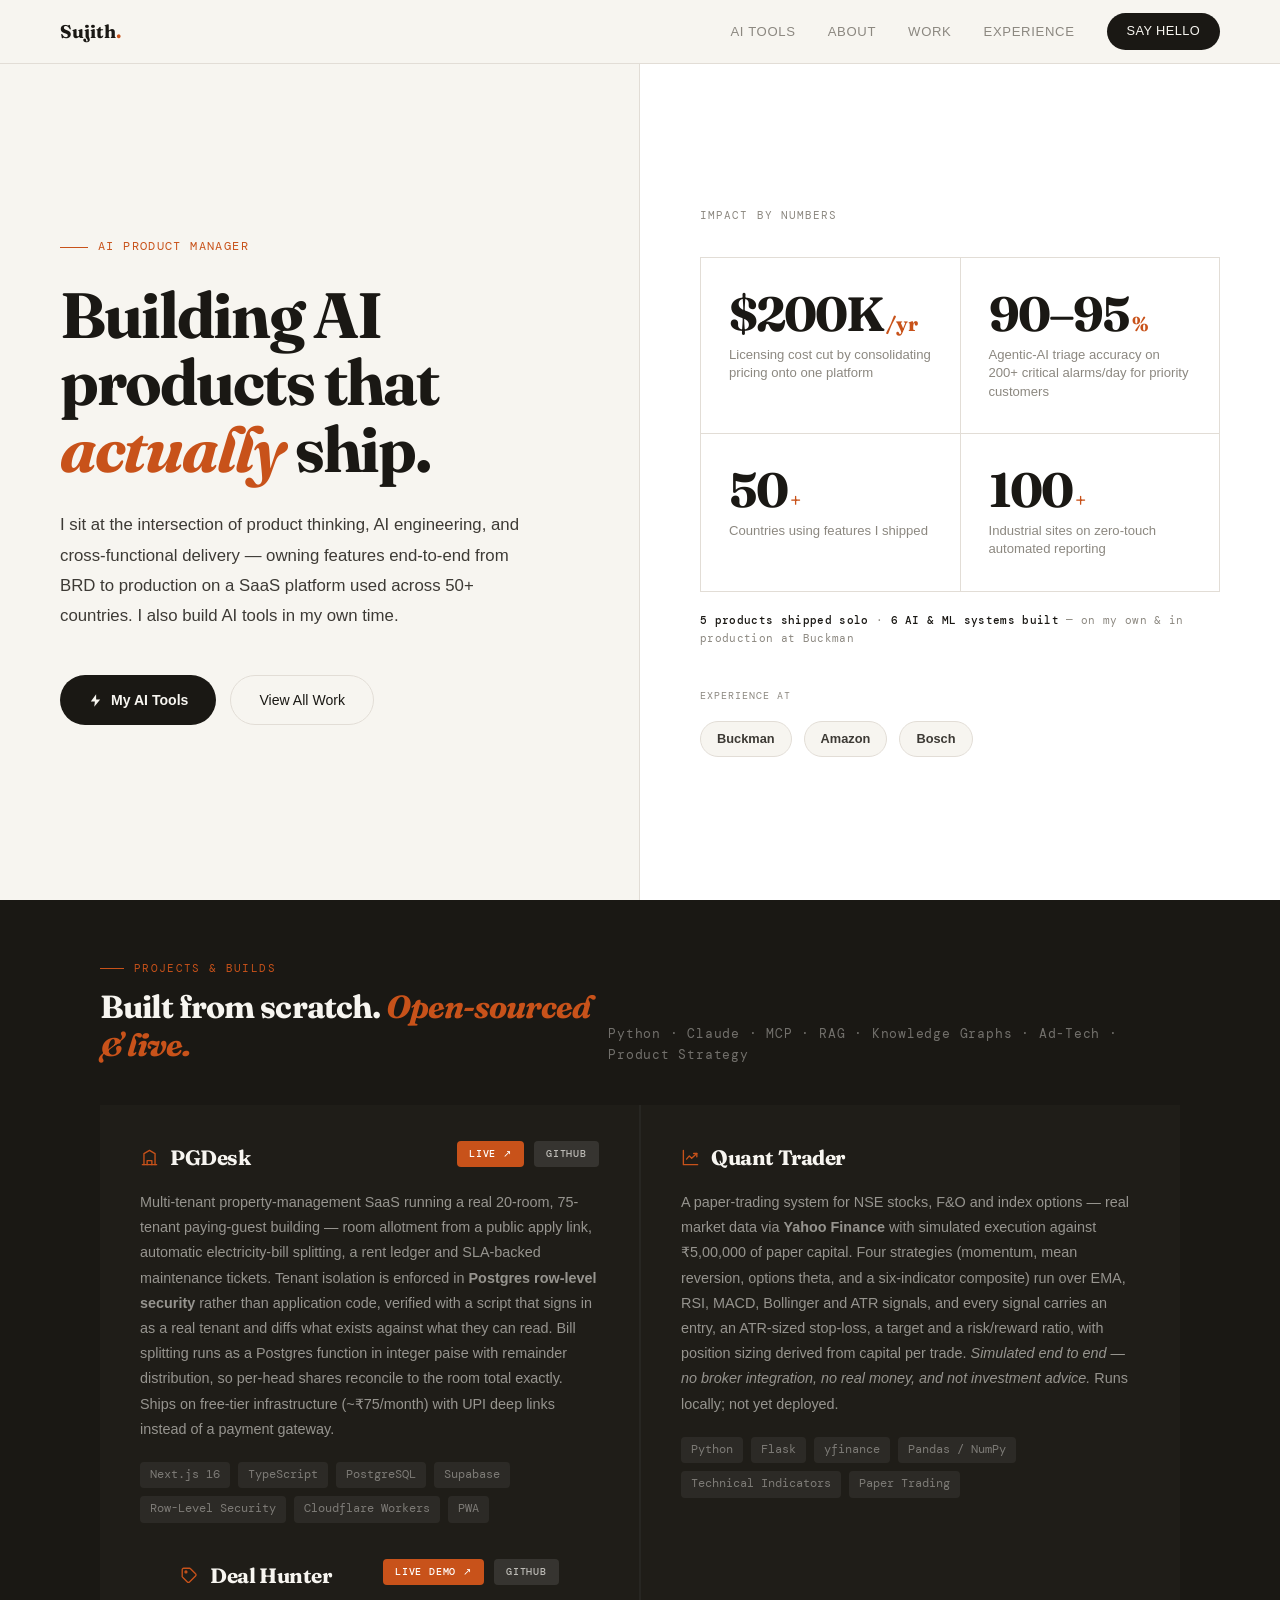
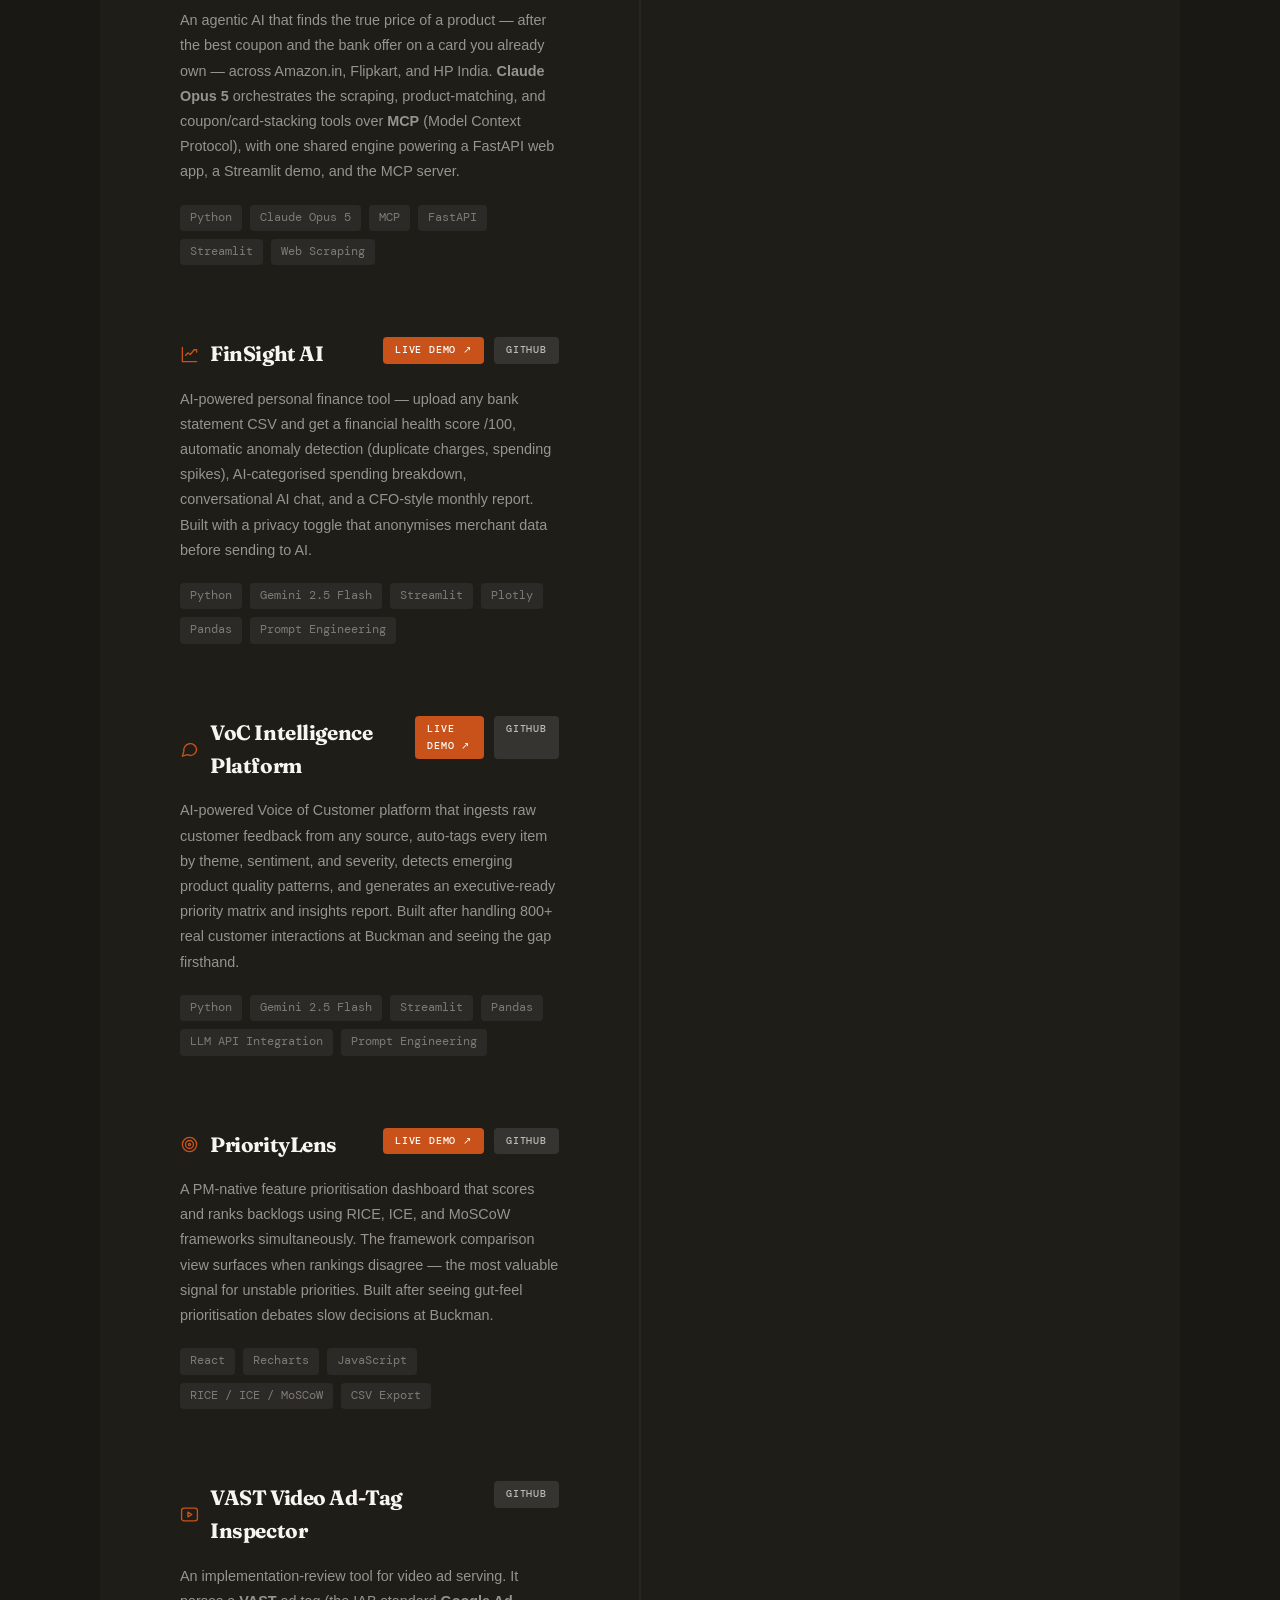
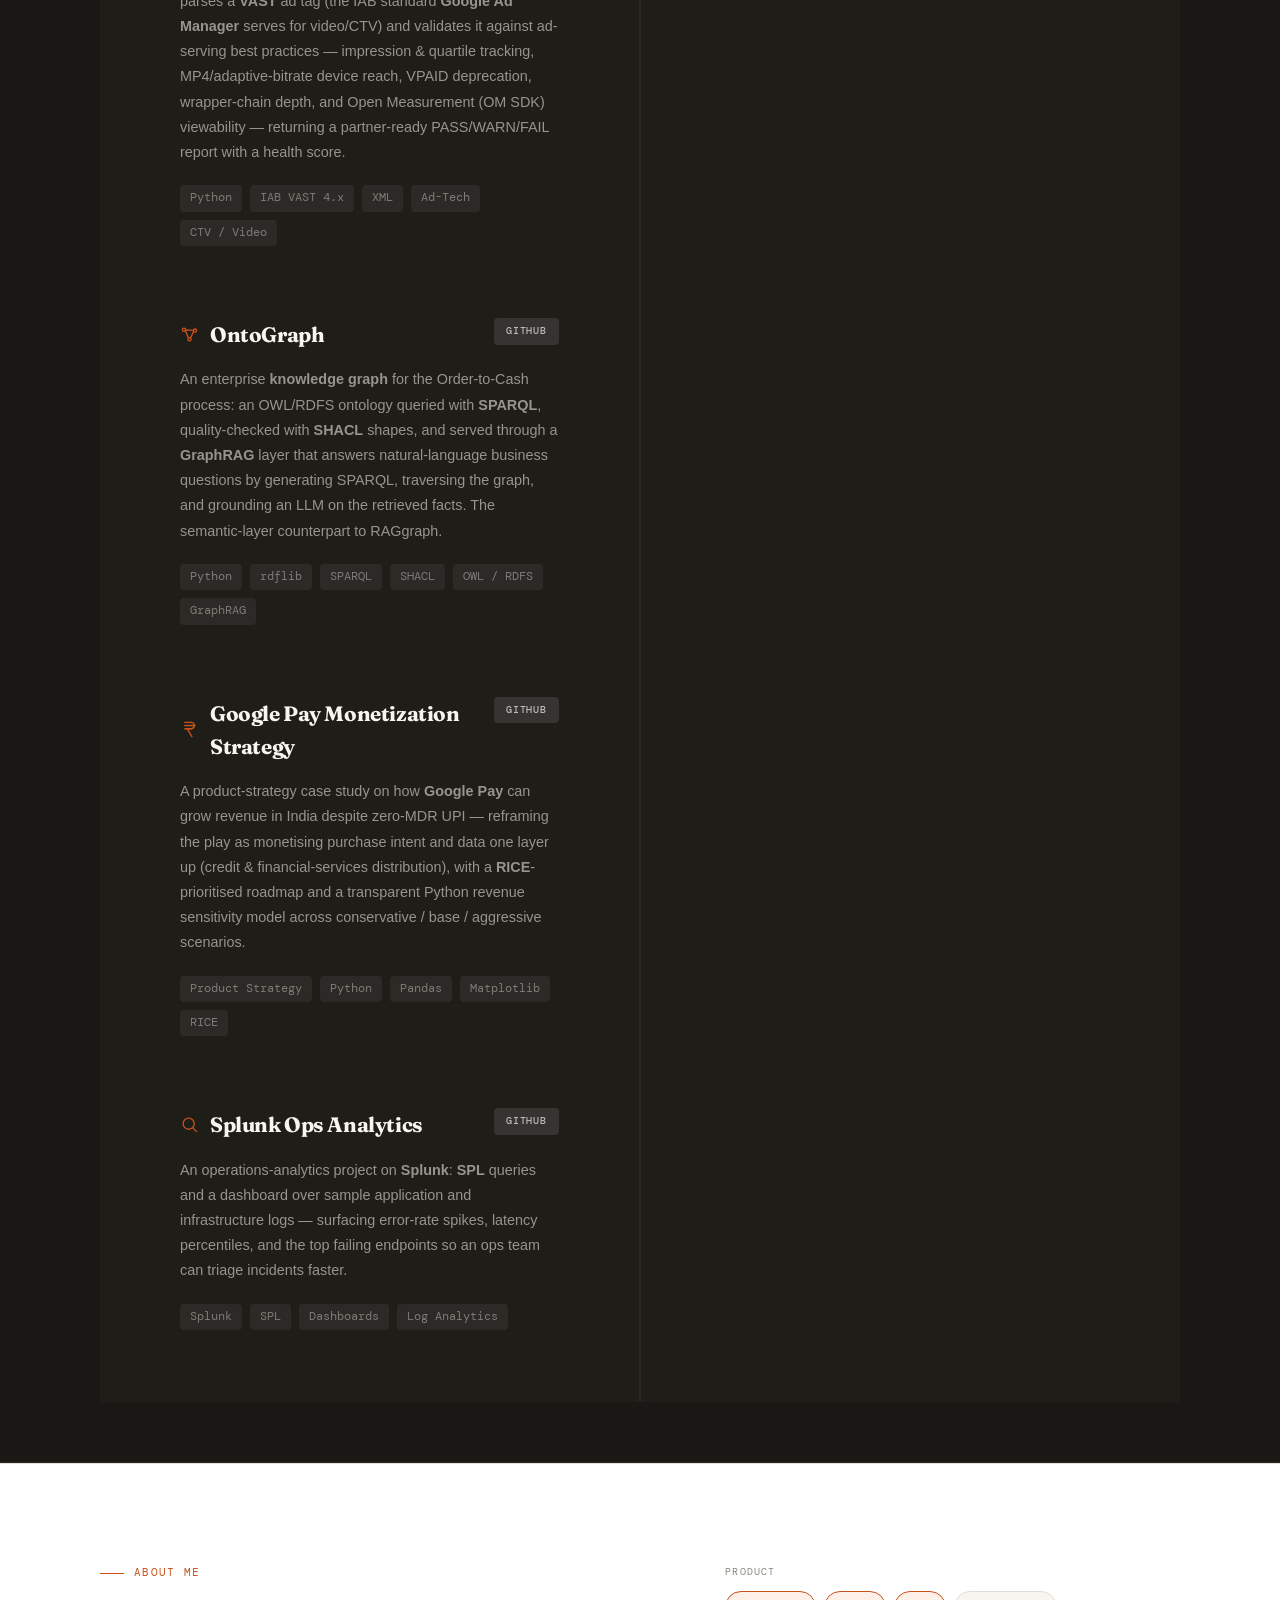
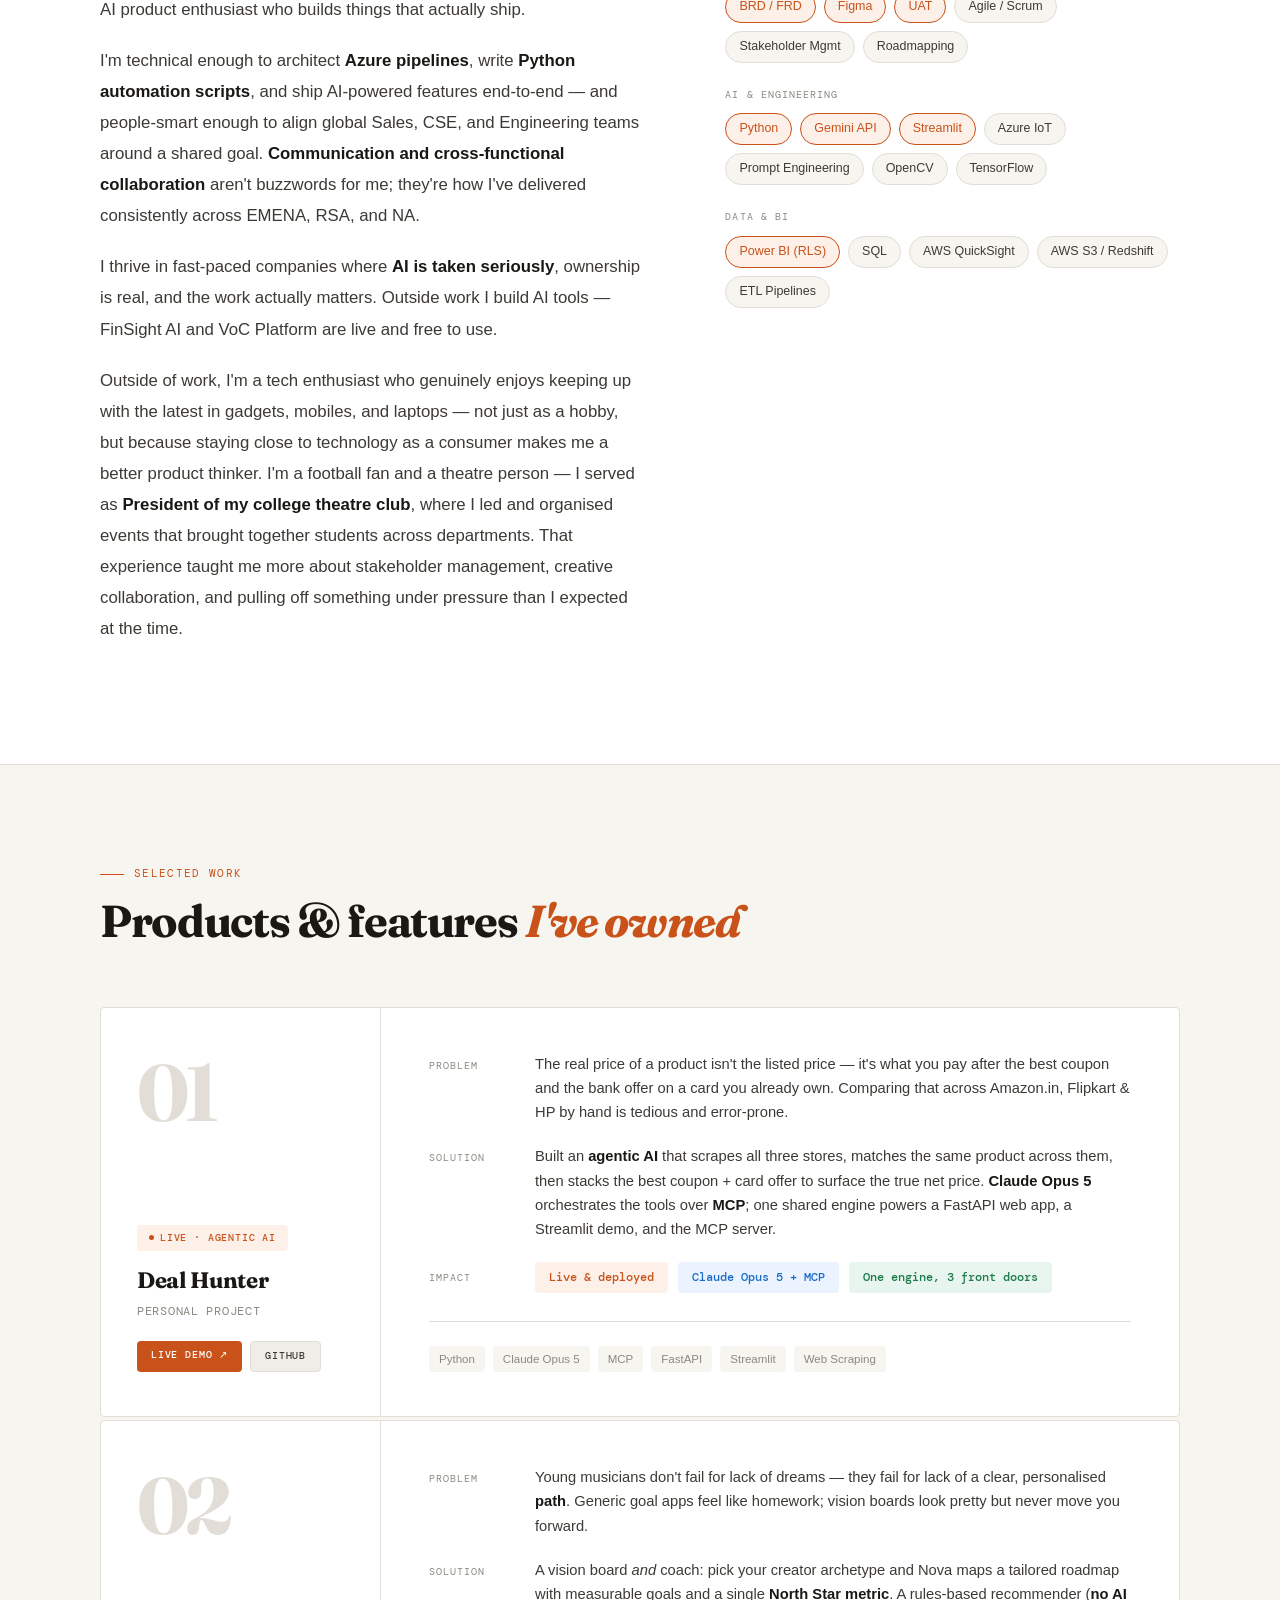
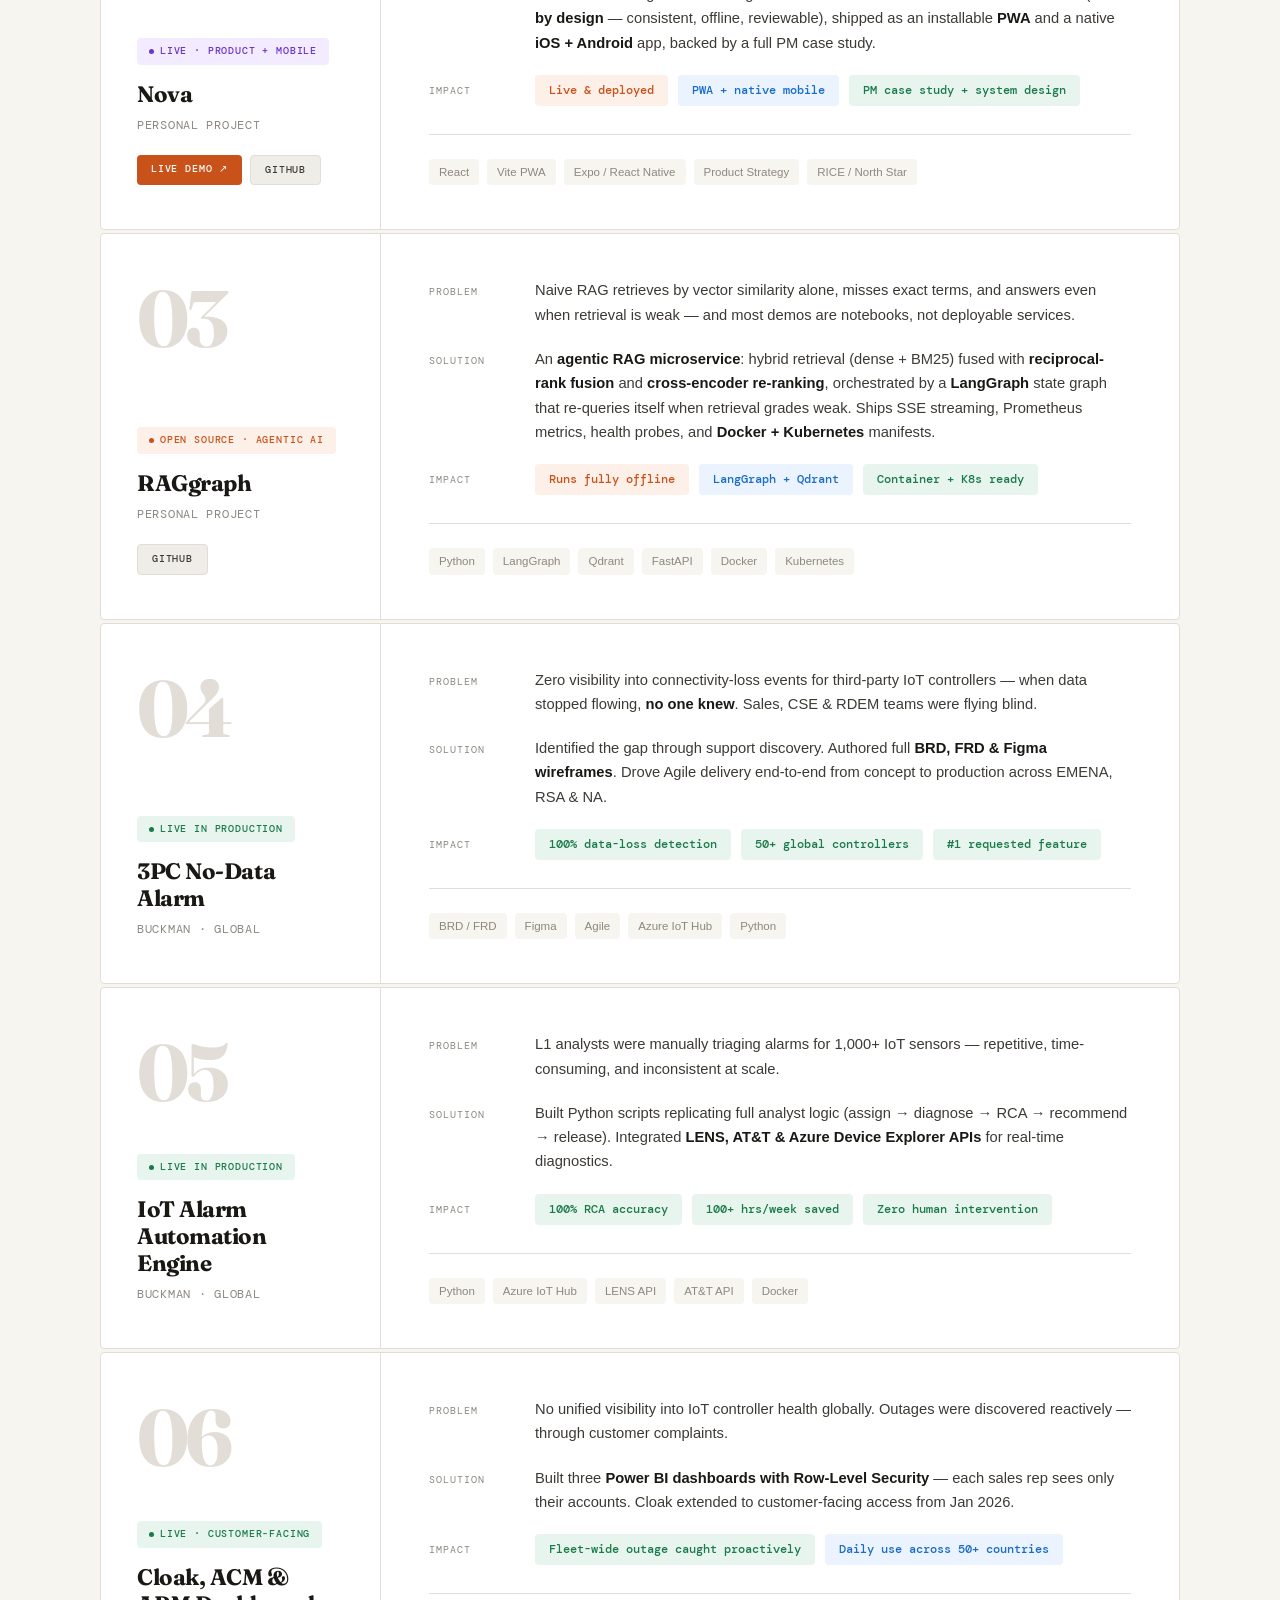
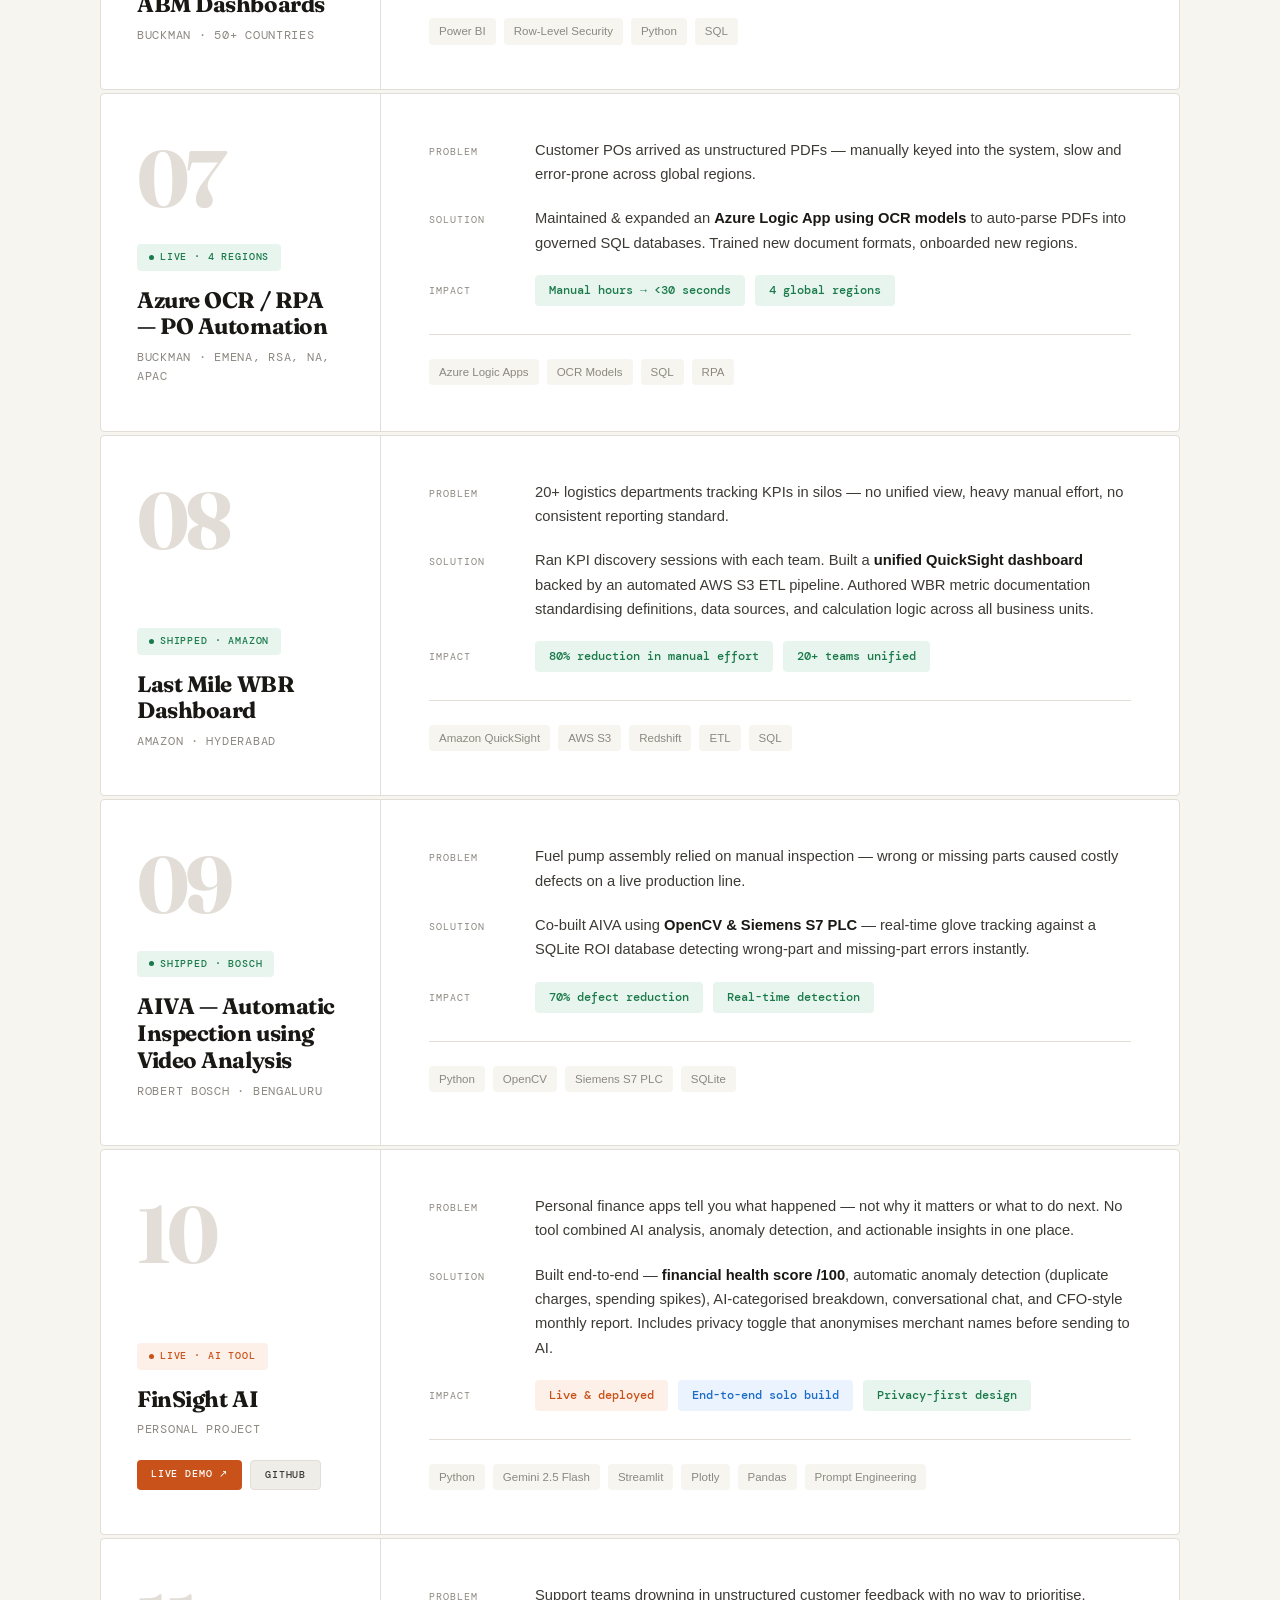
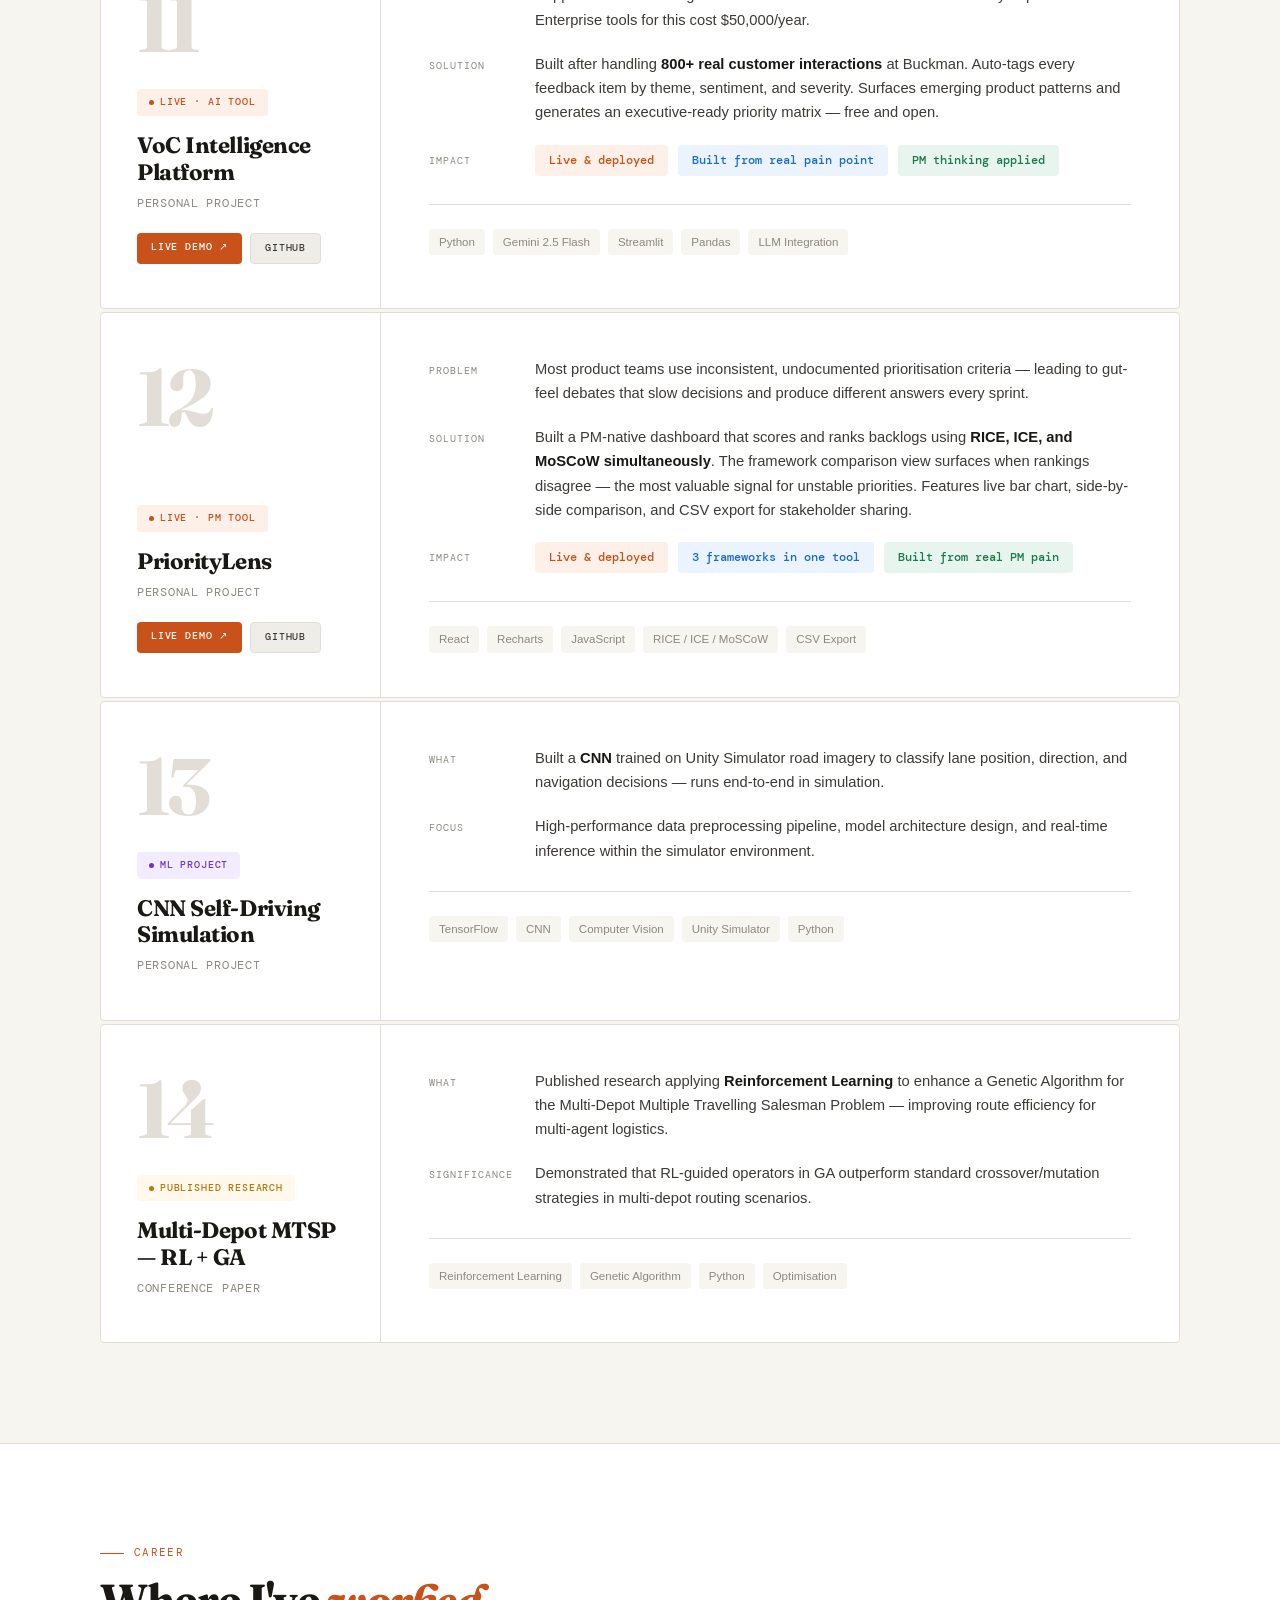
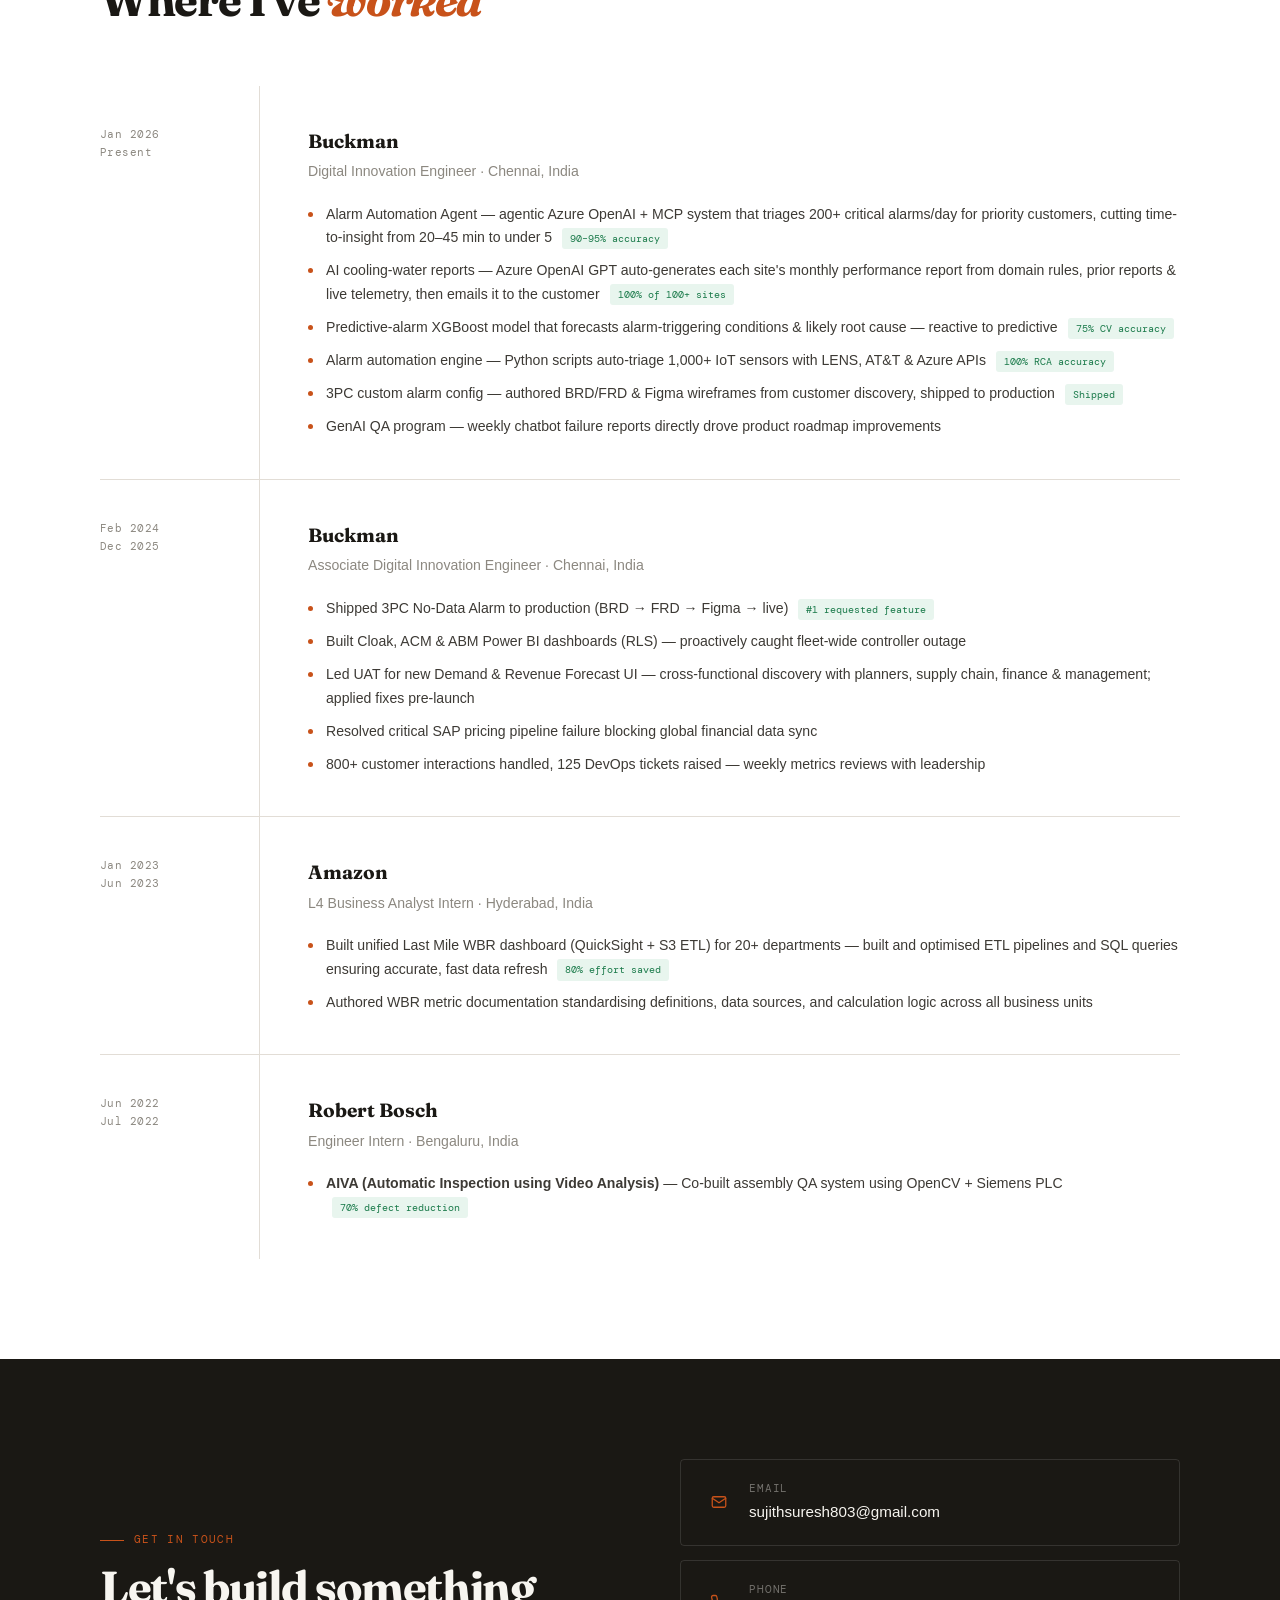
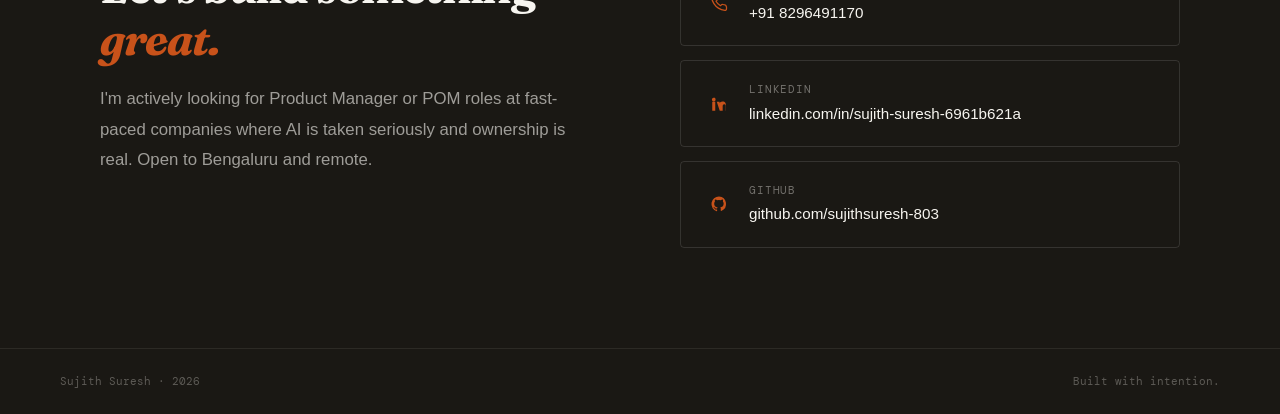
==== commit 5a909754: "Add PGDesk and Quant Trader to Projects & Builds PGDesk leads the grid: live multi-tenant property-m" ====
--- a/index.html
+++ b/index.html
@@ -257,6 +257,25 @@
 
       <div class="ai-tool-card">
         <div class="ai-tool-top">
+          <div class="ai-tool-name"><span class="tool-ic"><svg viewBox="0 0 24 24" width="19" height="19" fill="none" stroke="currentColor" stroke-width="1.7" stroke-linecap="round" stroke-linejoin="round" aria-hidden="true"><path d="M3 21h18"/><path d="M5 21V7l7-4 7 4v14"/><path d="M9 21v-5h6v5"/></svg></span>PGDesk</div>
+          <div class="ai-tool-links">
+            <a href="https://pgdesk.svenelle.workers.dev" target="_blank" class="ai-tool-link link-live">Live &#8599;</a>
+            <a href="https://github.com/sujithsuresh-803/PGDesk" target="_blank" class="ai-tool-link link-gh">GitHub</a>
+          </div>
+        </div>
+        <p class="ai-tool-desc">Multi-tenant property-management SaaS running a real 20-room, 75-tenant paying-guest building &mdash; room allotment from a public apply link, automatic electricity-bill splitting, a rent ledger and SLA-backed maintenance tickets. Tenant isolation is enforced in <strong>Postgres row-level security</strong> rather than application code, verified with a script that signs in as a real tenant and diffs what exists against what they can read. Bill splitting runs as a Postgres function in integer paise with remainder distribution, so per-head shares reconcile to the room total exactly. Ships on free-tier infrastructure (~&#8377;75/month) with UPI deep links instead of a payment gateway.</p>
+        <div class="ai-tool-stack">
+          <span class="stack-tag">Next.js 16</span>
+          <span class="stack-tag">TypeScript</span>
+          <span class="stack-tag">PostgreSQL</span>
+          <span class="stack-tag">Supabase</span>
+          <span class="stack-tag">Row-Level Security</span>
+          <span class="stack-tag">Cloudflare Workers</span>
+          <span class="stack-tag">PWA</span>
+        </div>
+
+      <div class="ai-tool-card">
+        <div class="ai-tool-top">
           <div class="ai-tool-name"><span class="tool-ic"><svg viewBox="0 0 24 24" width="19" height="19" fill="none" stroke="currentColor" stroke-width="1.7" stroke-linecap="round" stroke-linejoin="round" aria-hidden="true"><path d="M19.6 12.6 12 20.2a1.9 1.9 0 0 1-2.7 0l-6-6A1.9 1.9 0 0 1 2.8 12V4.5A1.7 1.7 0 0 1 4.5 2.8H12a1.9 1.9 0 0 1 1.3.6l6.3 6.3a1.9 1.9 0 0 1 0 2.9Z"/><circle cx="7.5" cy="7.5" r="1.2"/></svg></span>Deal Hunter</div>
           <div class="ai-tool-links">
             <a href="https://deal-hunter-mcp.streamlit.app/" target="_blank" class="ai-tool-link link-live">Live Demo &#8599;</a>
@@ -393,6 +412,23 @@
           <span class="stack-tag">SPL</span>
           <span class="stack-tag">Dashboards</span>
           <span class="stack-tag">Log Analytics</span>
+        </div>
+      </div>
+
+      </div>
+
+      <div class="ai-tool-card">
+        <div class="ai-tool-top">
+          <div class="ai-tool-name"><span class="tool-ic"><svg viewBox="0 0 24 24" width="19" height="19" fill="none" stroke="currentColor" stroke-width="1.7" stroke-linecap="round" stroke-linejoin="round" aria-hidden="true"><path d="M3 3v18h18"/><path d="m7 14 3.5-4 3 3L20 7"/><path d="M20 11V7h-4"/></svg></span>Quant Trader</div>
+        </div>
+        <p class="ai-tool-desc">A paper-trading system for NSE stocks, F&amp;O and index options &mdash; real market data via <strong>Yahoo Finance</strong> with simulated execution against &#8377;5,00,000 of paper capital. Four strategies (momentum, mean reversion, options theta, and a six-indicator composite) run over EMA, RSI, MACD, Bollinger and ATR signals, and every signal carries an entry, an ATR-sized stop-loss, a target and a risk/reward ratio, with position sizing derived from capital per trade. <em>Simulated end to end &mdash; no broker integration, no real money, and not investment advice.</em> Runs locally; not yet deployed.</p>
+        <div class="ai-tool-stack">
+          <span class="stack-tag">Python</span>
+          <span class="stack-tag">Flask</span>
+          <span class="stack-tag">yfinance</span>
+          <span class="stack-tag">Pandas / NumPy</span>
+          <span class="stack-tag">Technical Indicators</span>
+          <span class="stack-tag">Paper Trading</span>
         </div>
       </div>
 
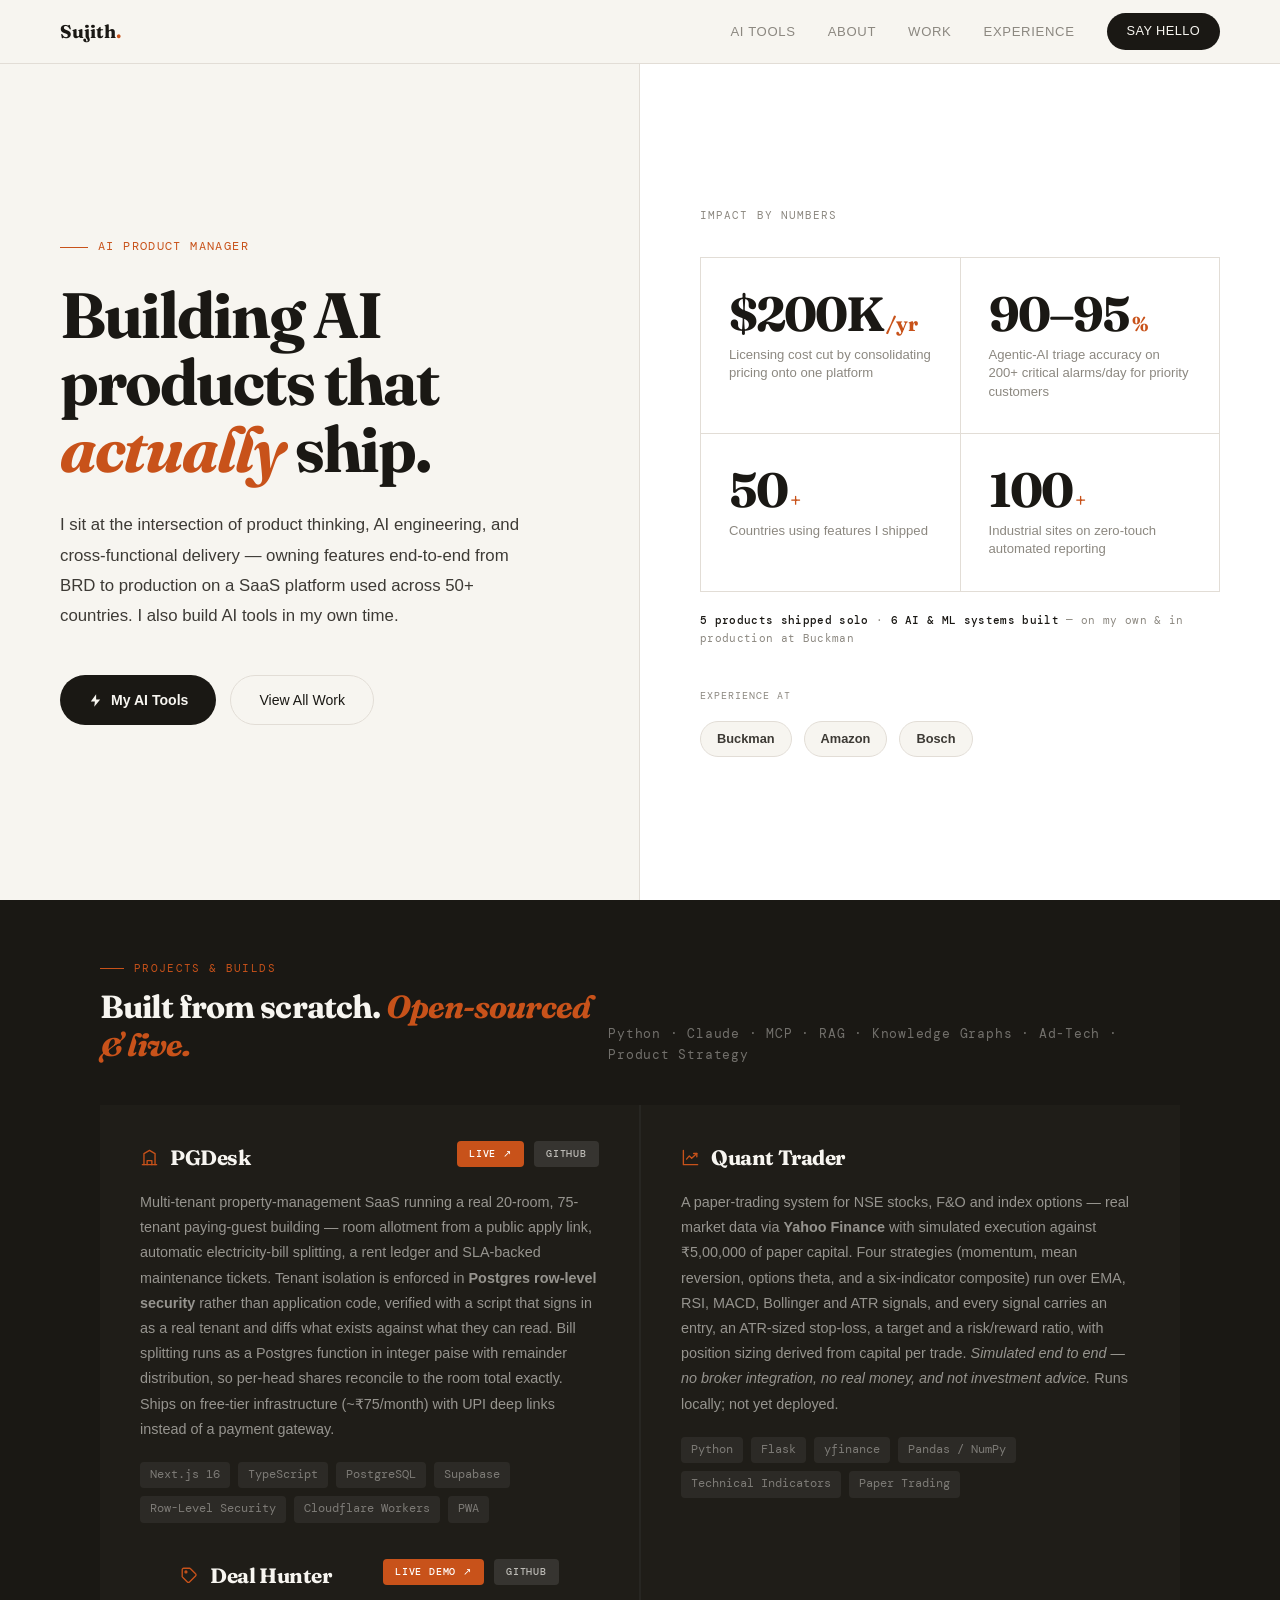
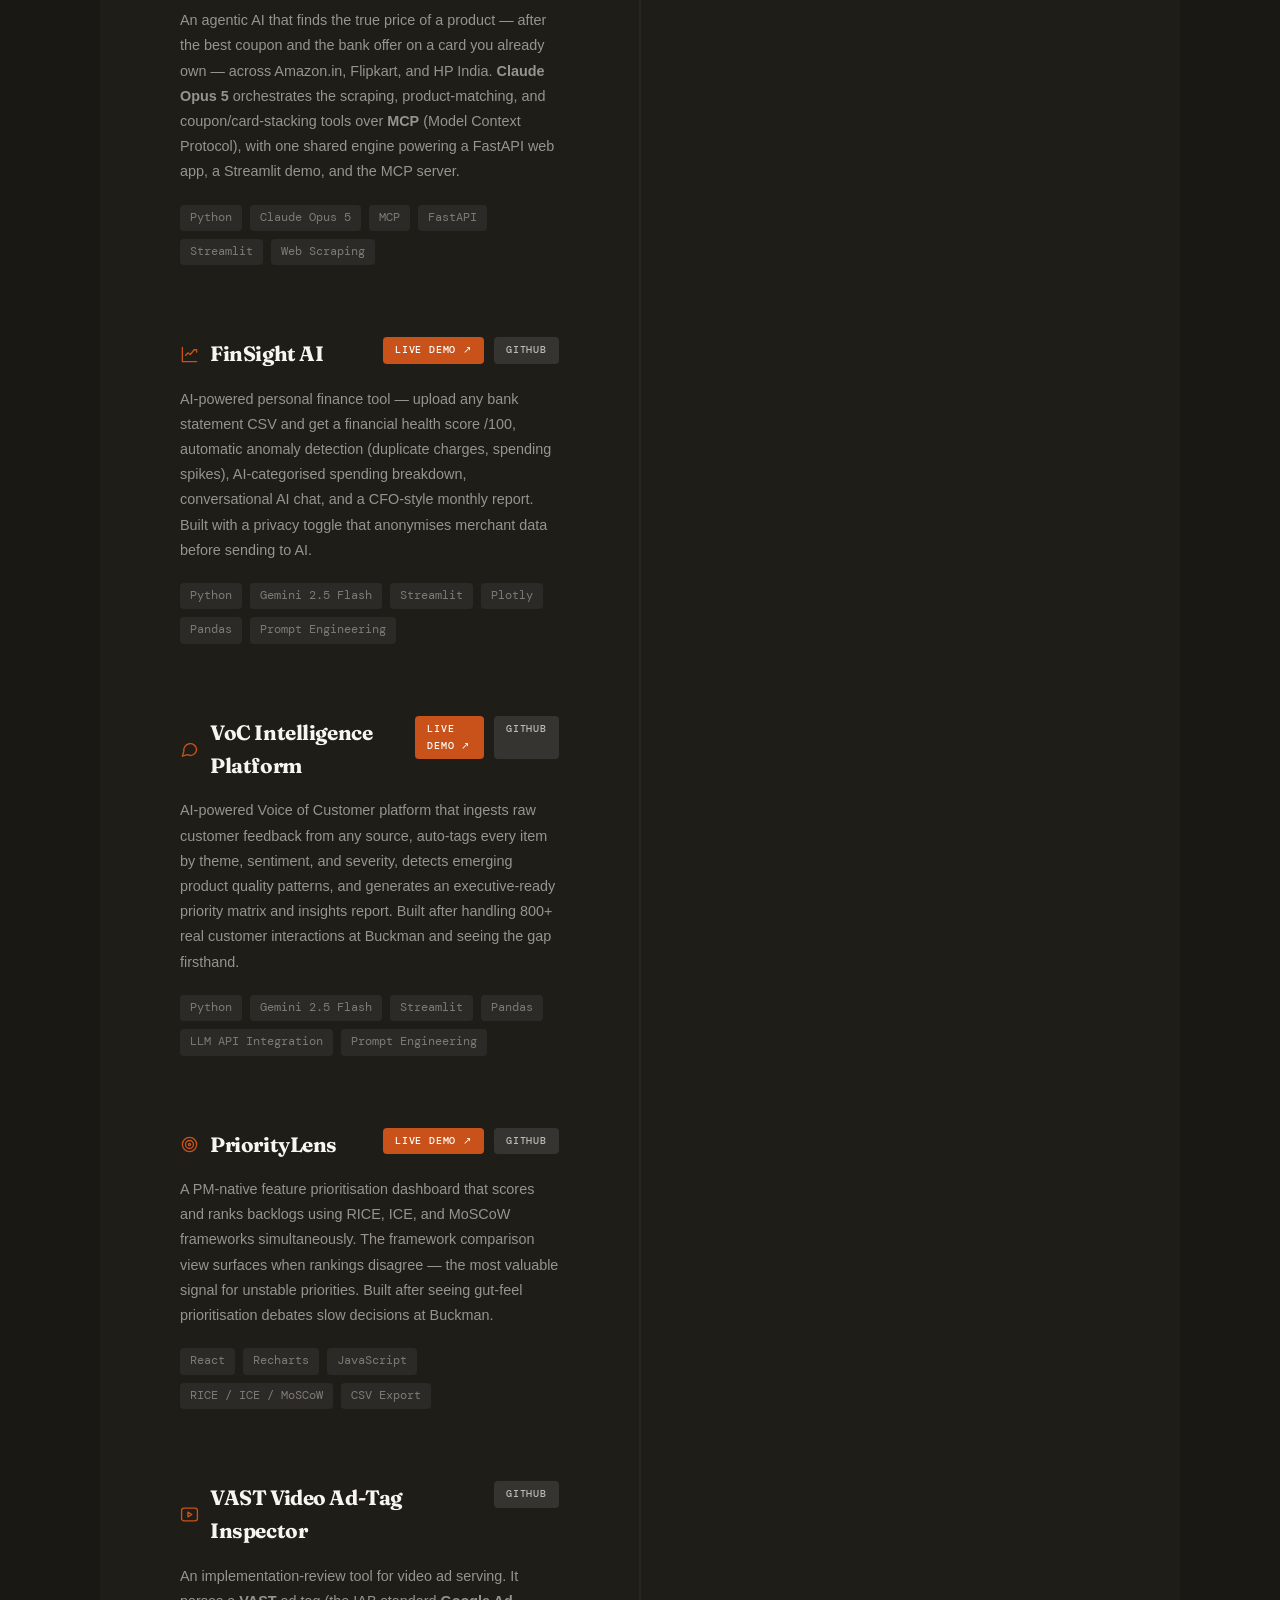
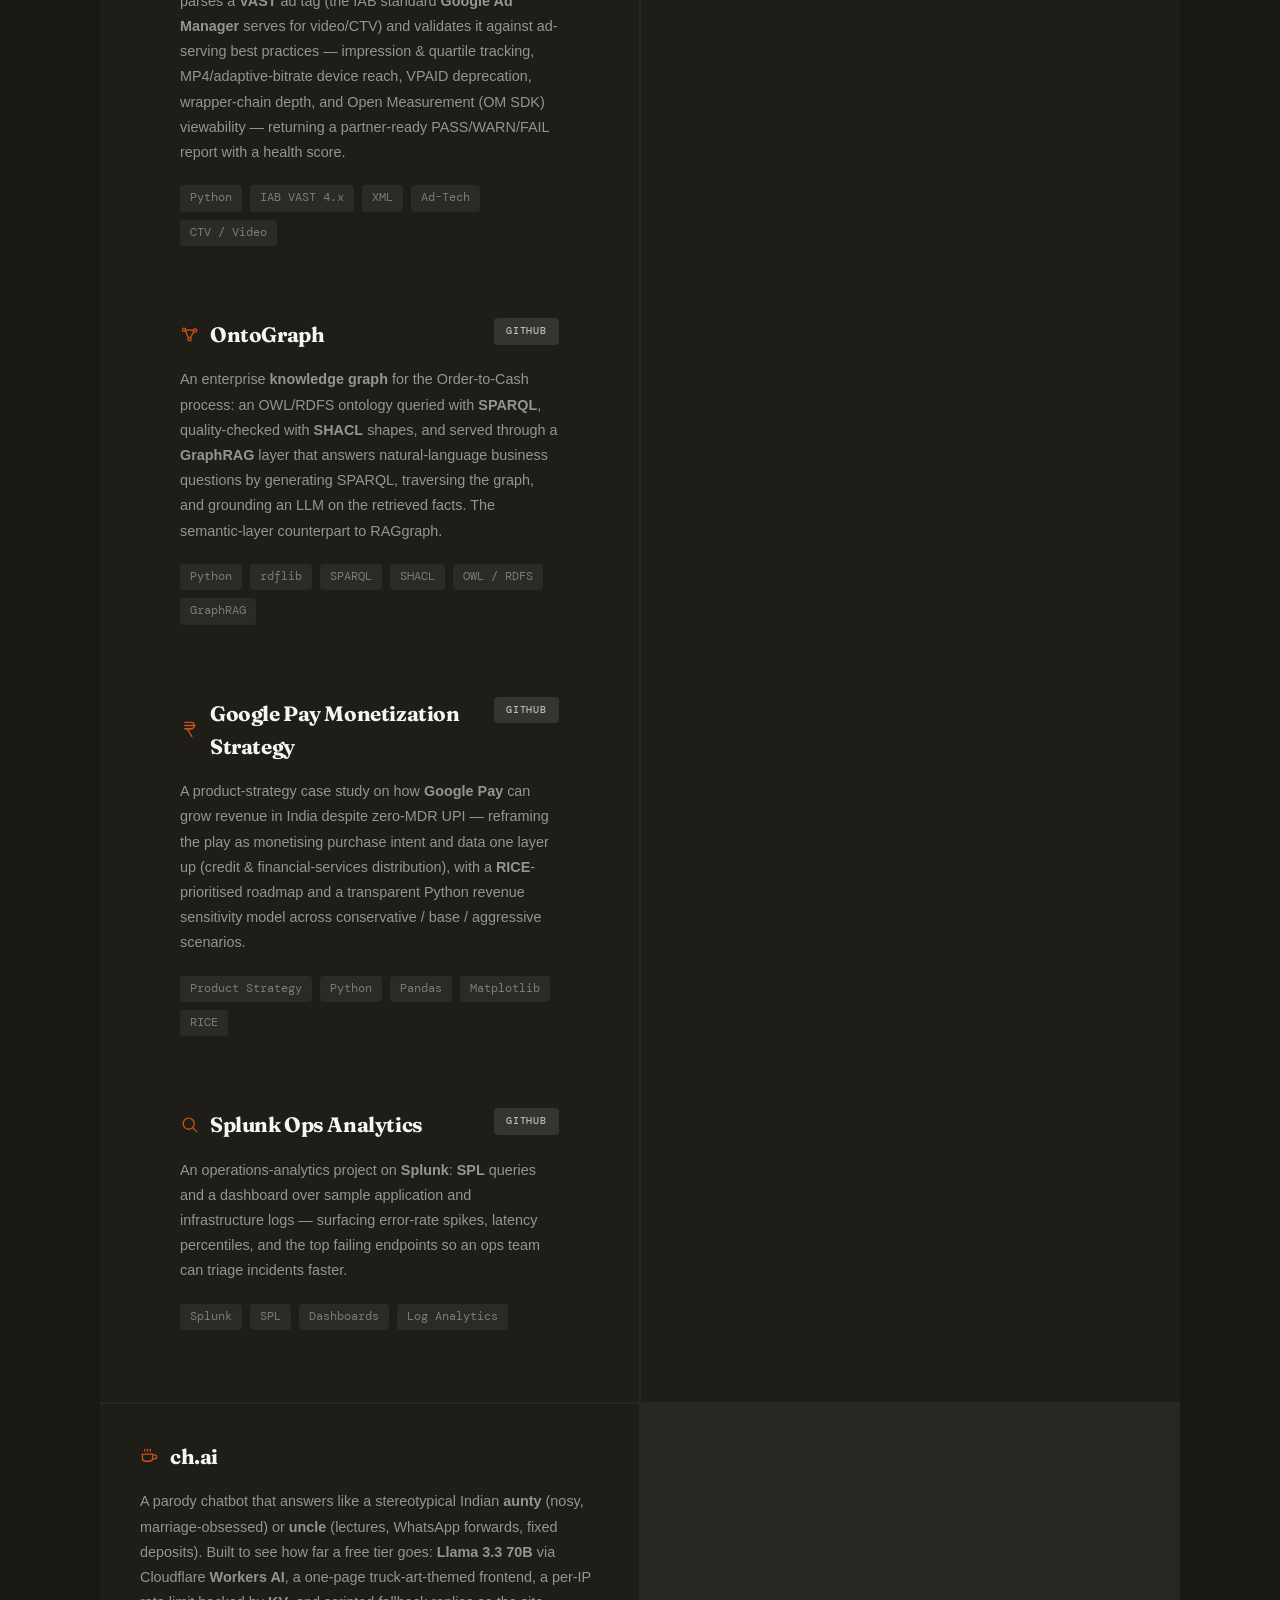
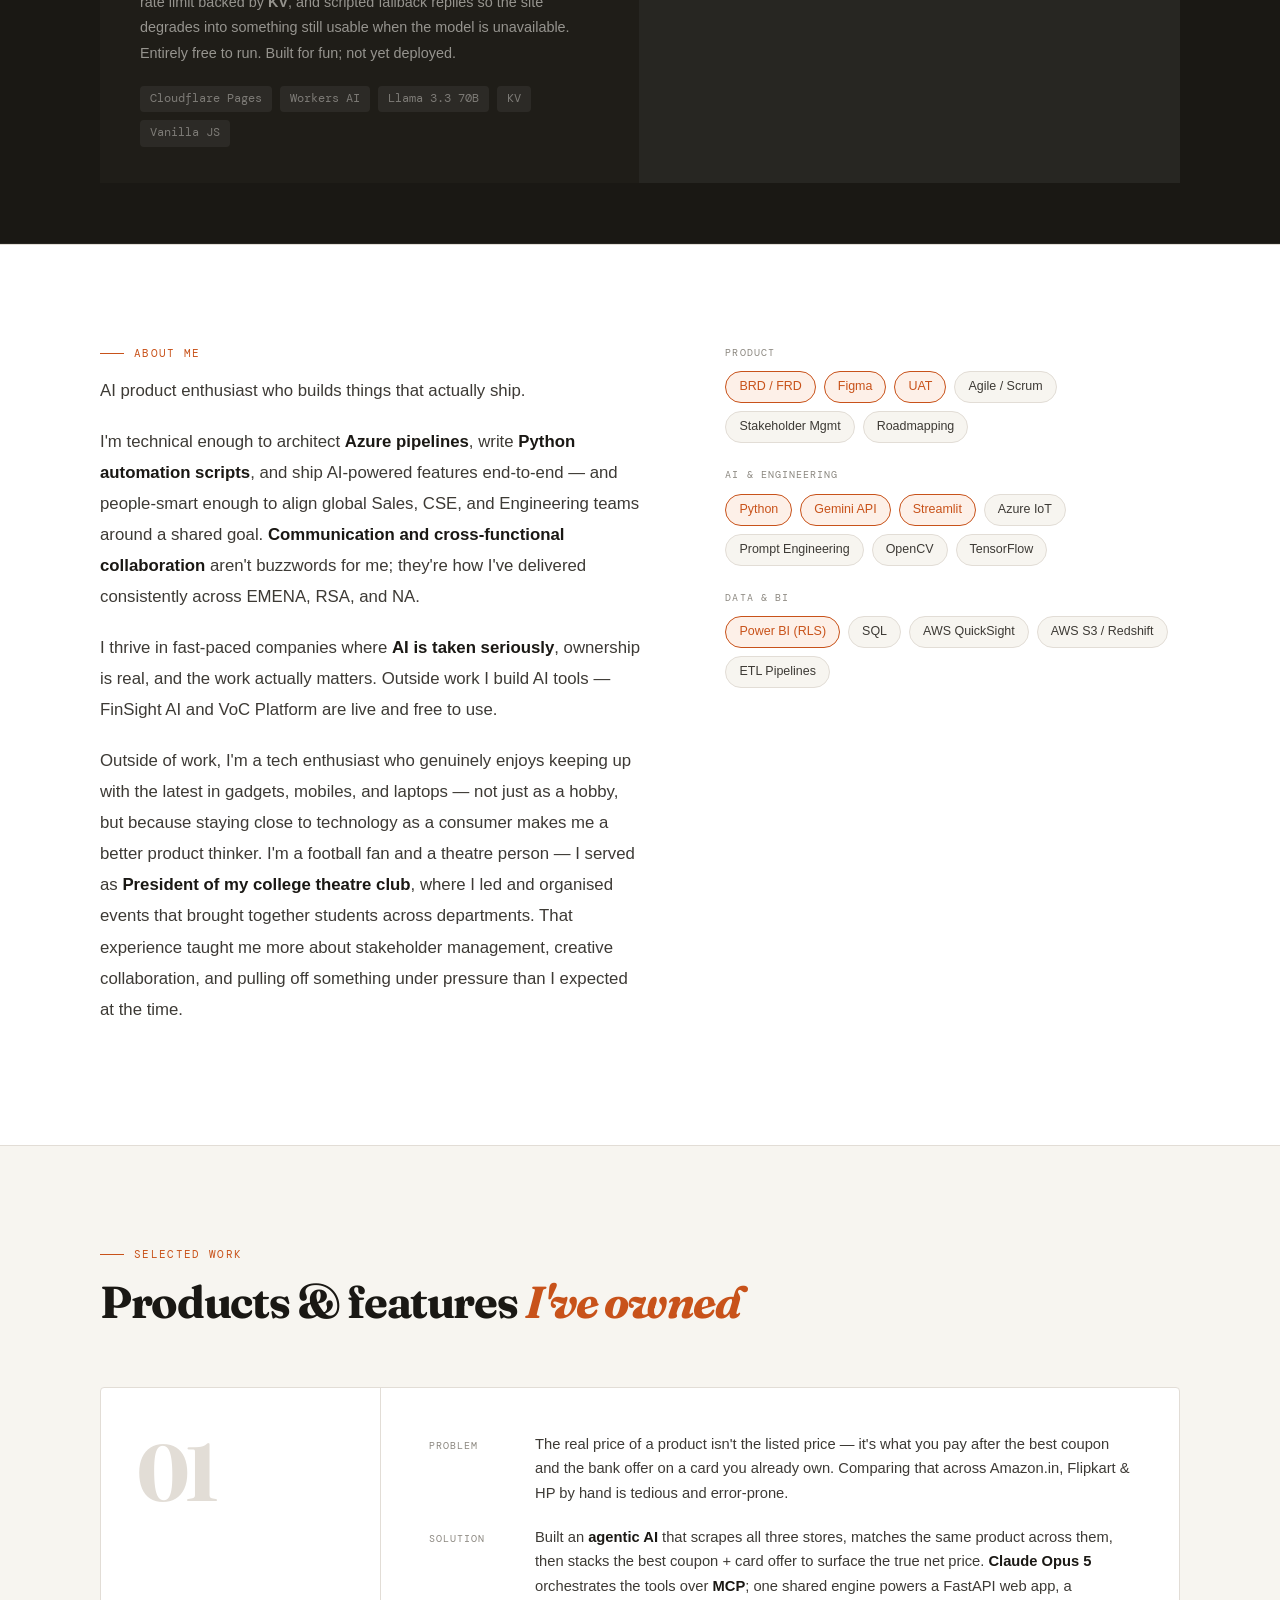
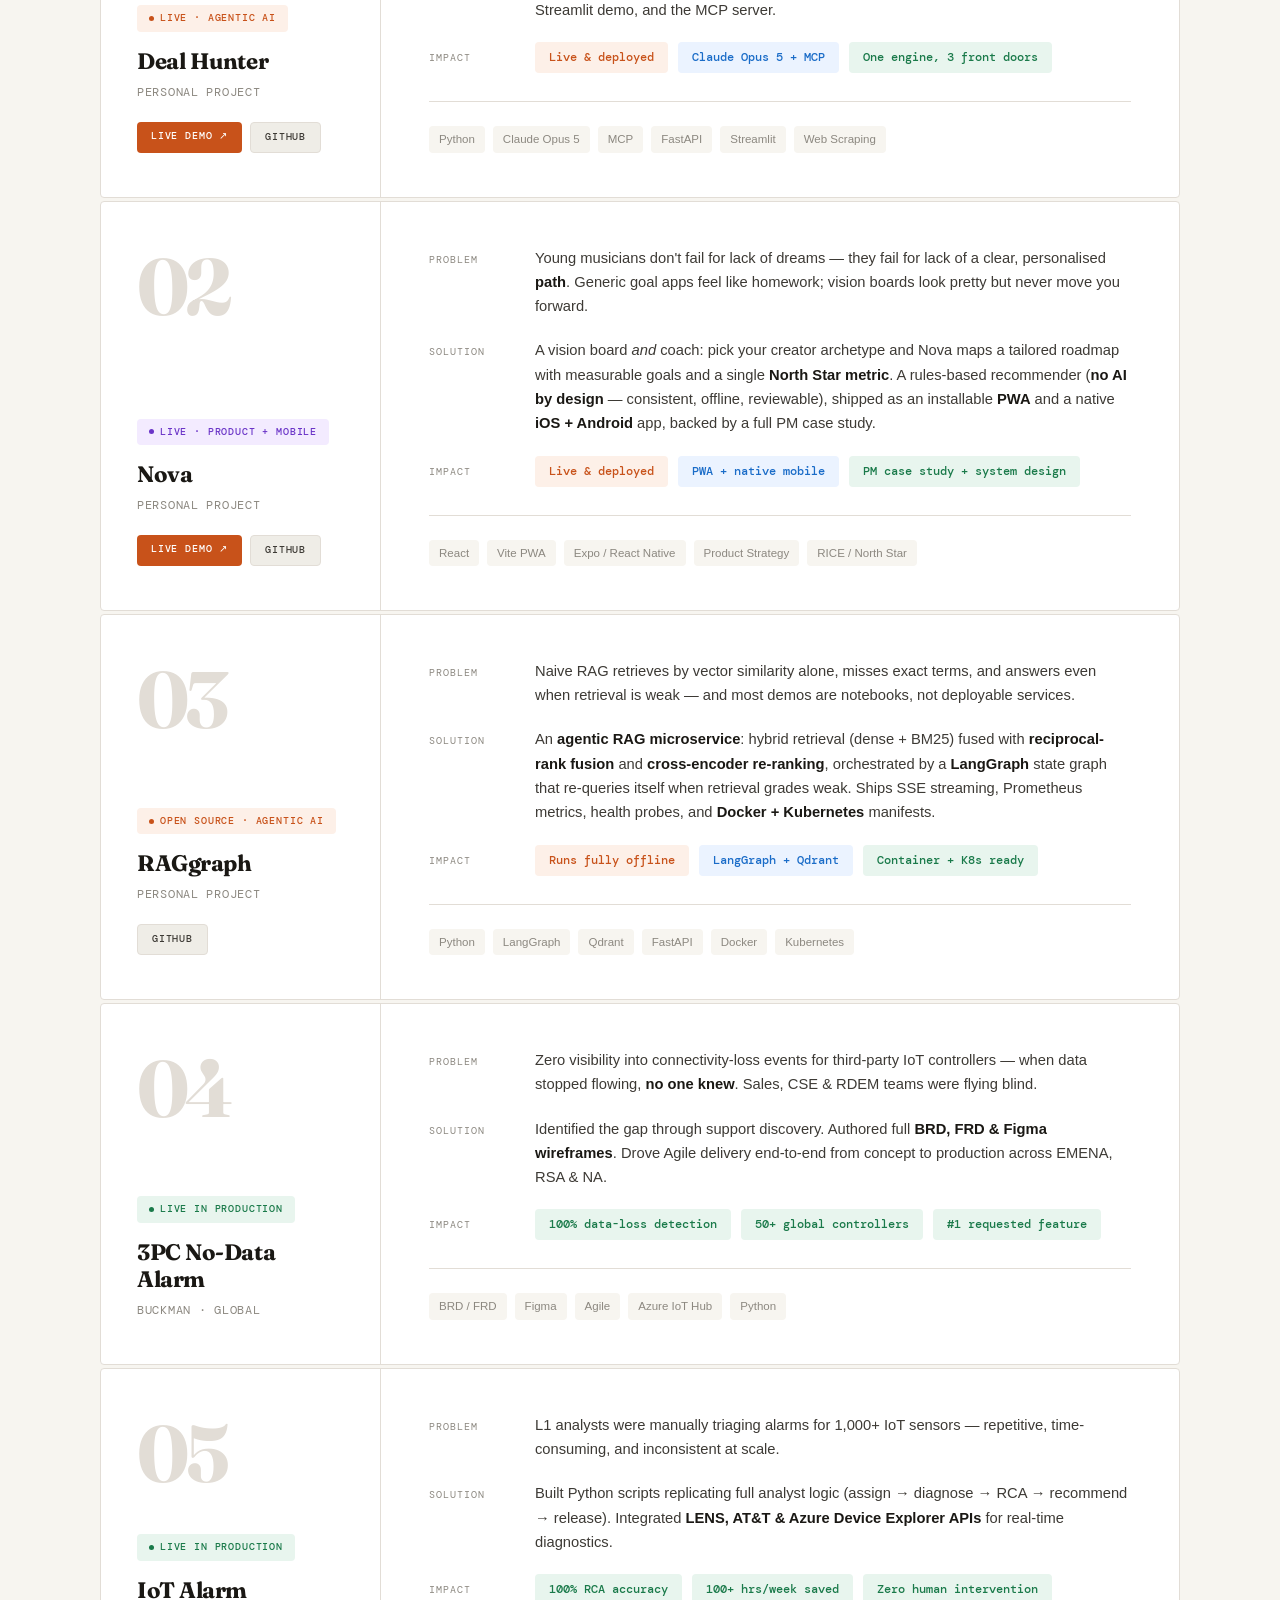
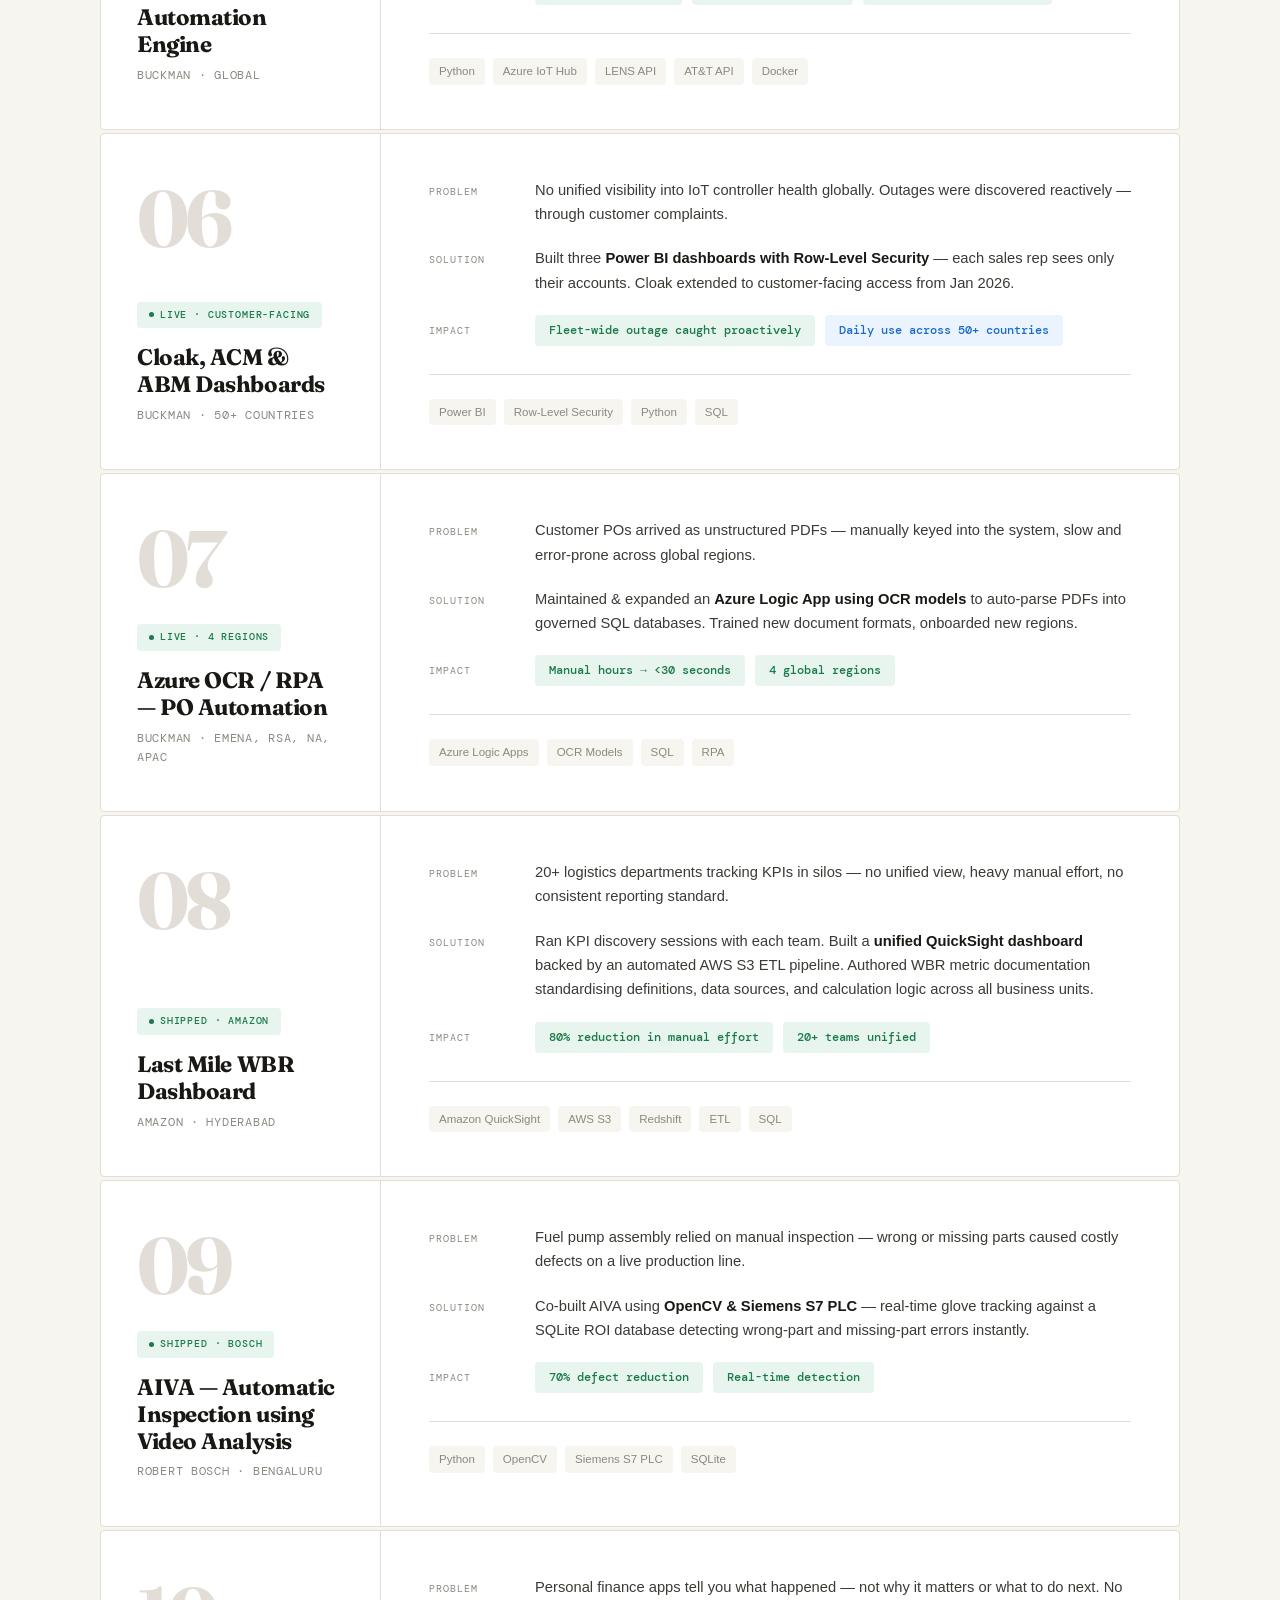
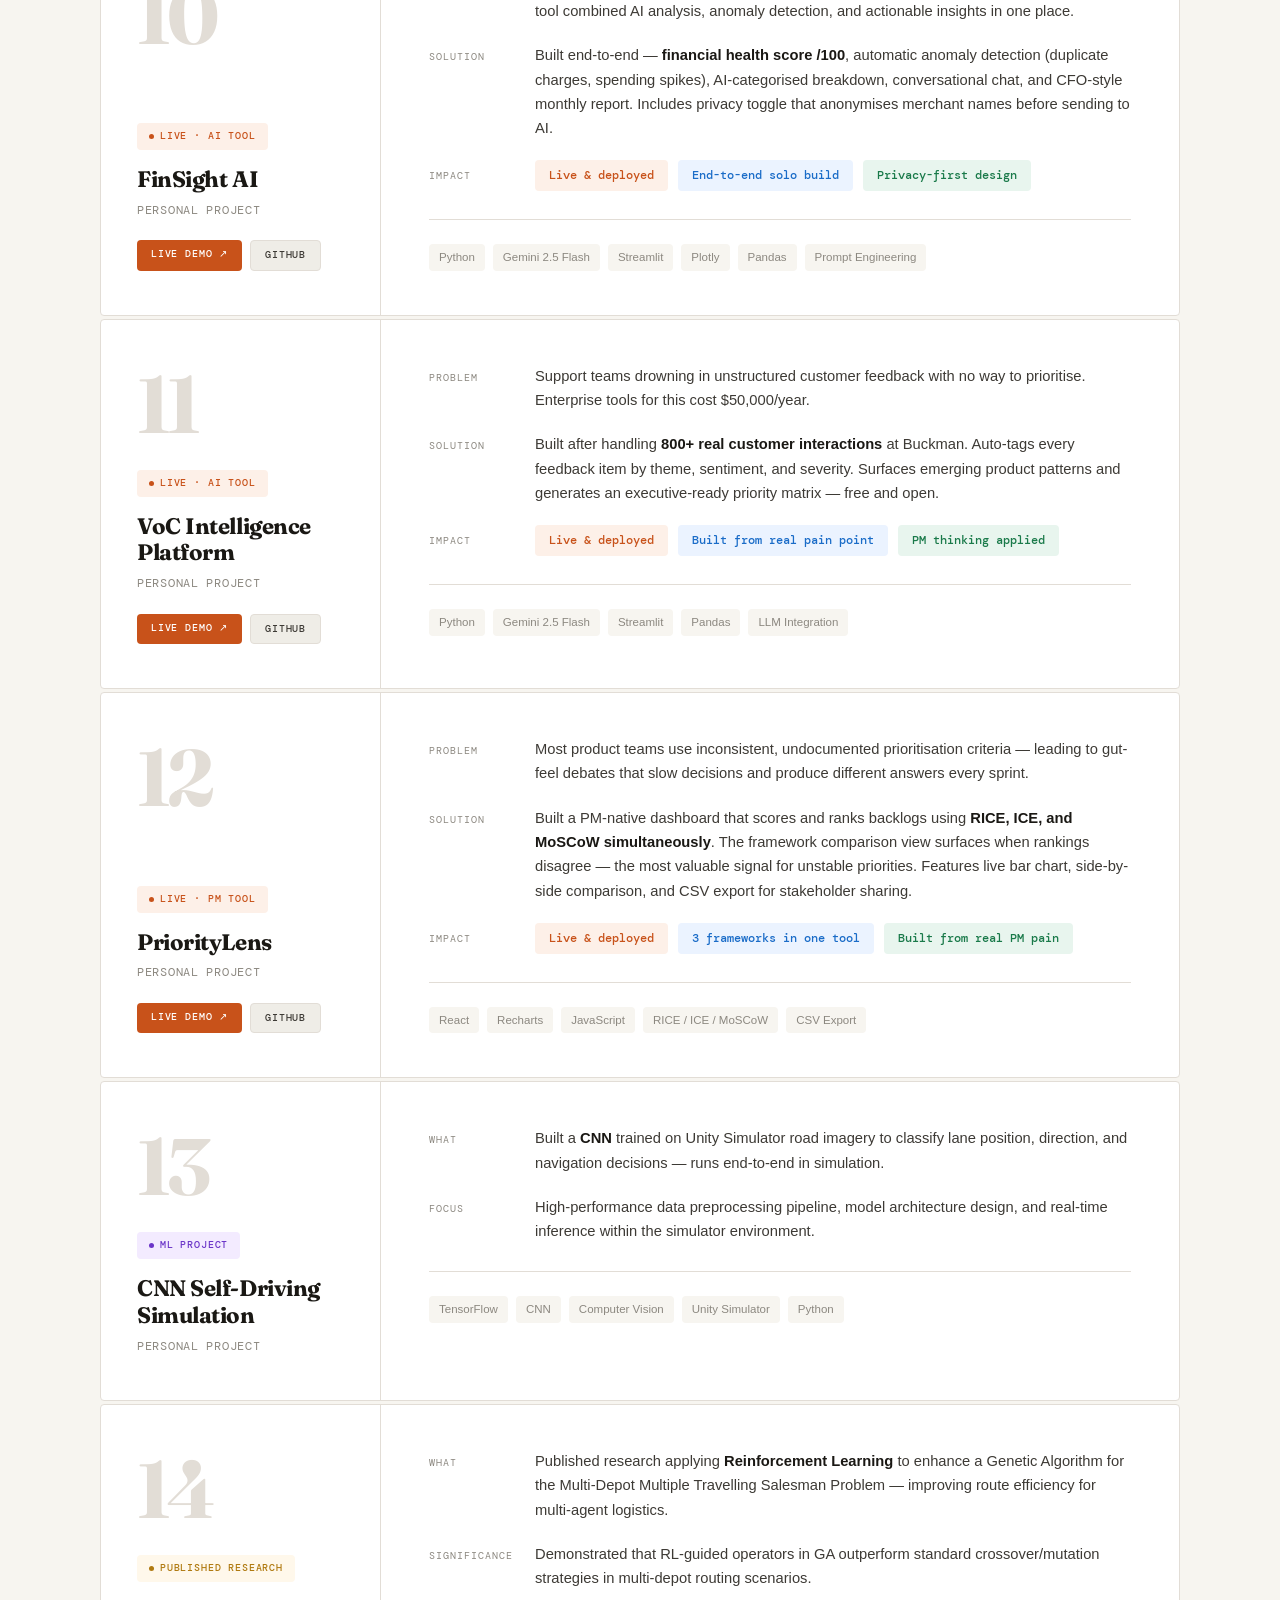
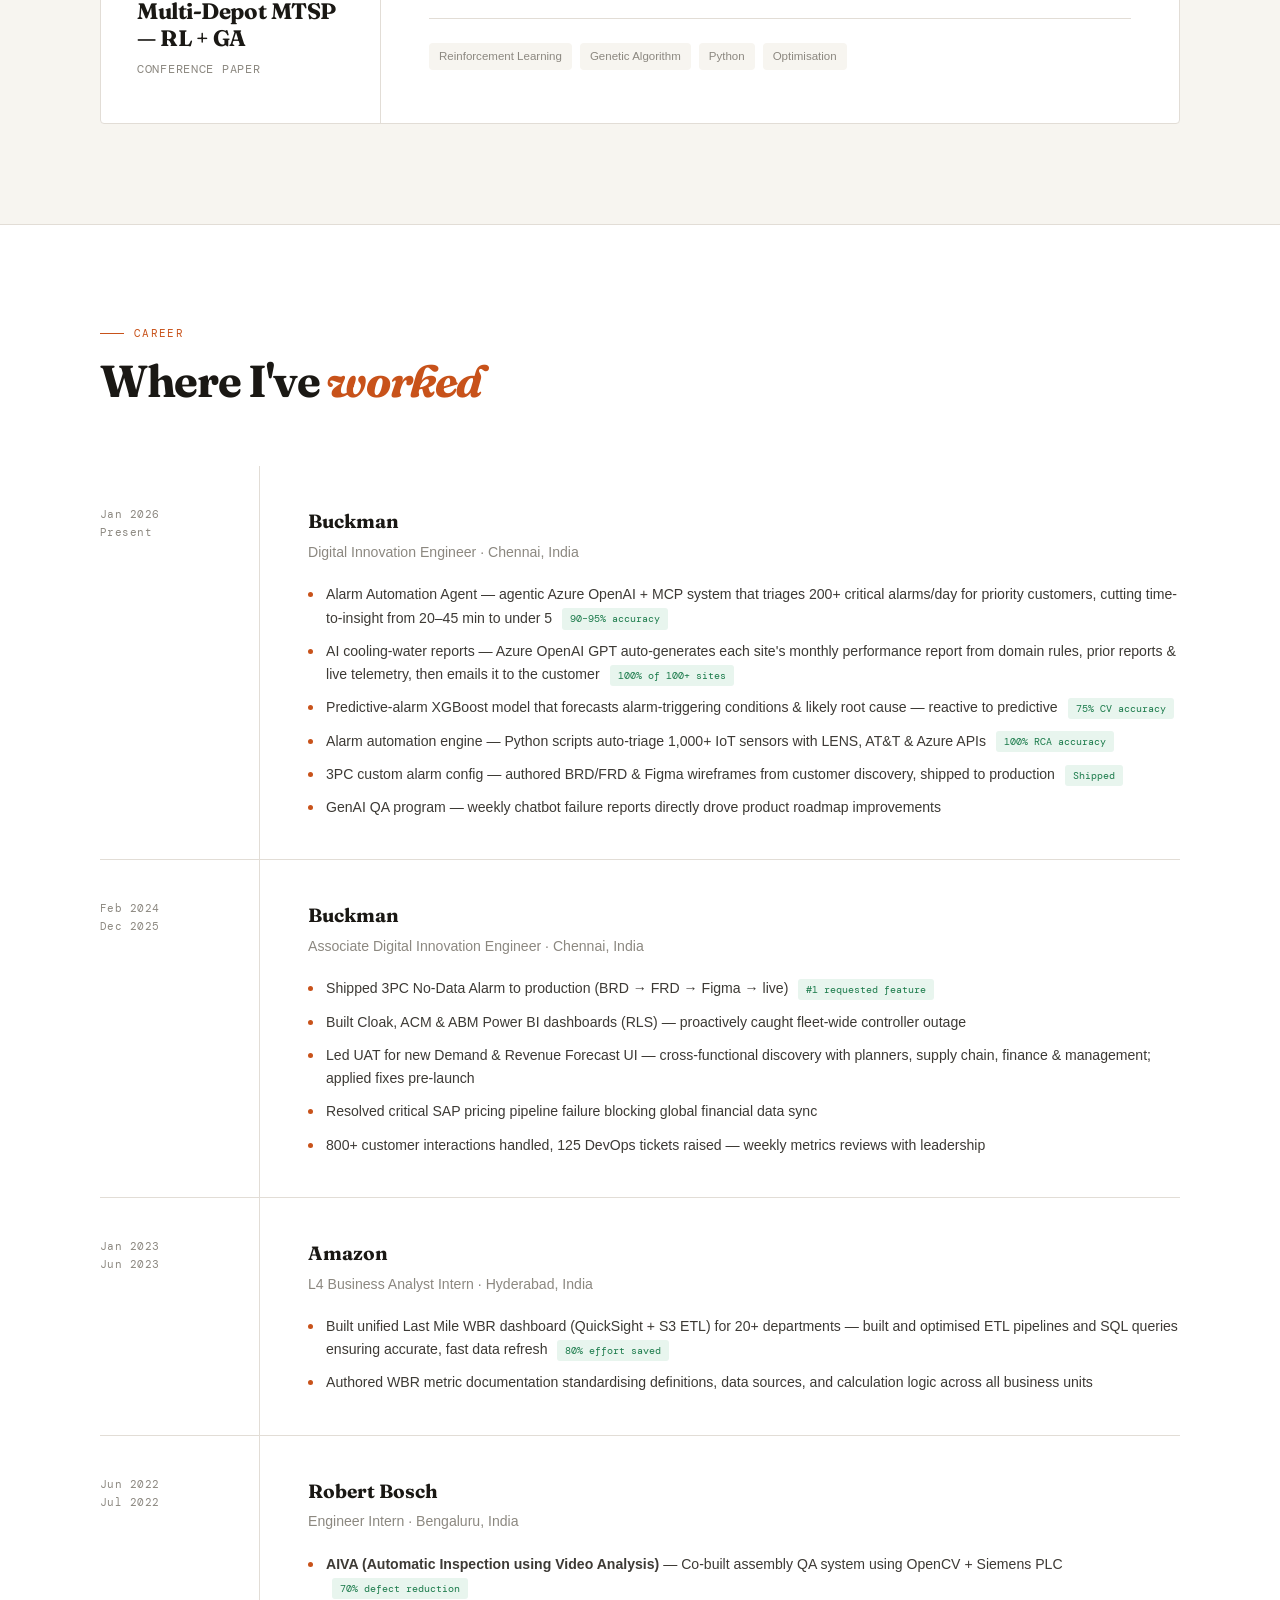
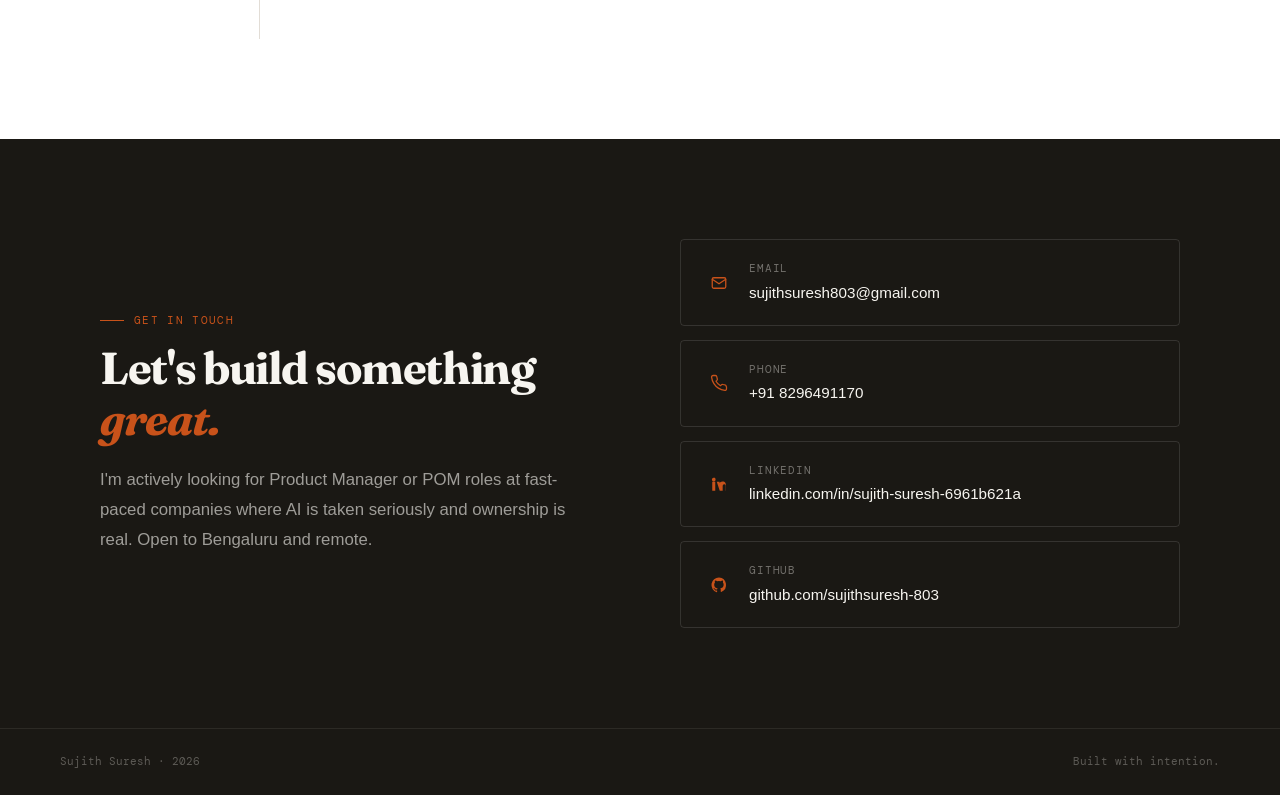
==== commit 1d10f460: "Add ch.ai to Projects & Builds Listed without links and marked not yet deployed, same as Quant Trade" ====
--- a/index.html
+++ b/index.html
@@ -432,6 +432,20 @@
         </div>
       </div>
 
+      <div class="ai-tool-card">
+        <div class="ai-tool-top">
+          <div class="ai-tool-name"><span class="tool-ic"><svg viewBox="0 0 24 24" width="19" height="19" fill="none" stroke="currentColor" stroke-width="1.7" stroke-linecap="round" stroke-linejoin="round" aria-hidden="true"><path d="M3 9h13v5a4 4 0 0 1-4 4H7a4 4 0 0 1-4-4Z"/><path d="M16 10h2.5a2.5 2.5 0 0 1 0 5H16"/><path d="M6 3v2M9.5 3v2M13 3v2"/></svg></span>ch.ai</div>
+        </div>
+        <p class="ai-tool-desc">A parody chatbot that answers like a stereotypical Indian <strong>aunty</strong> (nosy, marriage-obsessed) or <strong>uncle</strong> (lectures, WhatsApp forwards, fixed deposits). Built to see how far a free tier goes: <strong>Llama 3.3 70B</strong> via Cloudflare <strong>Workers AI</strong>, a one-page truck-art-themed frontend, a per-IP rate limit backed by <strong>KV</strong>, and scripted fallback replies so the site degrades into something still usable when the model is unavailable. Entirely free to run. Built for fun; not yet deployed.</p>
+        <div class="ai-tool-stack">
+          <span class="stack-tag">Cloudflare Pages</span>
+          <span class="stack-tag">Workers AI</span>
+          <span class="stack-tag">Llama 3.3 70B</span>
+          <span class="stack-tag">KV</span>
+          <span class="stack-tag">Vanilla JS</span>
+        </div>
+      </div>
+
     </div>
   </div>
 </section>
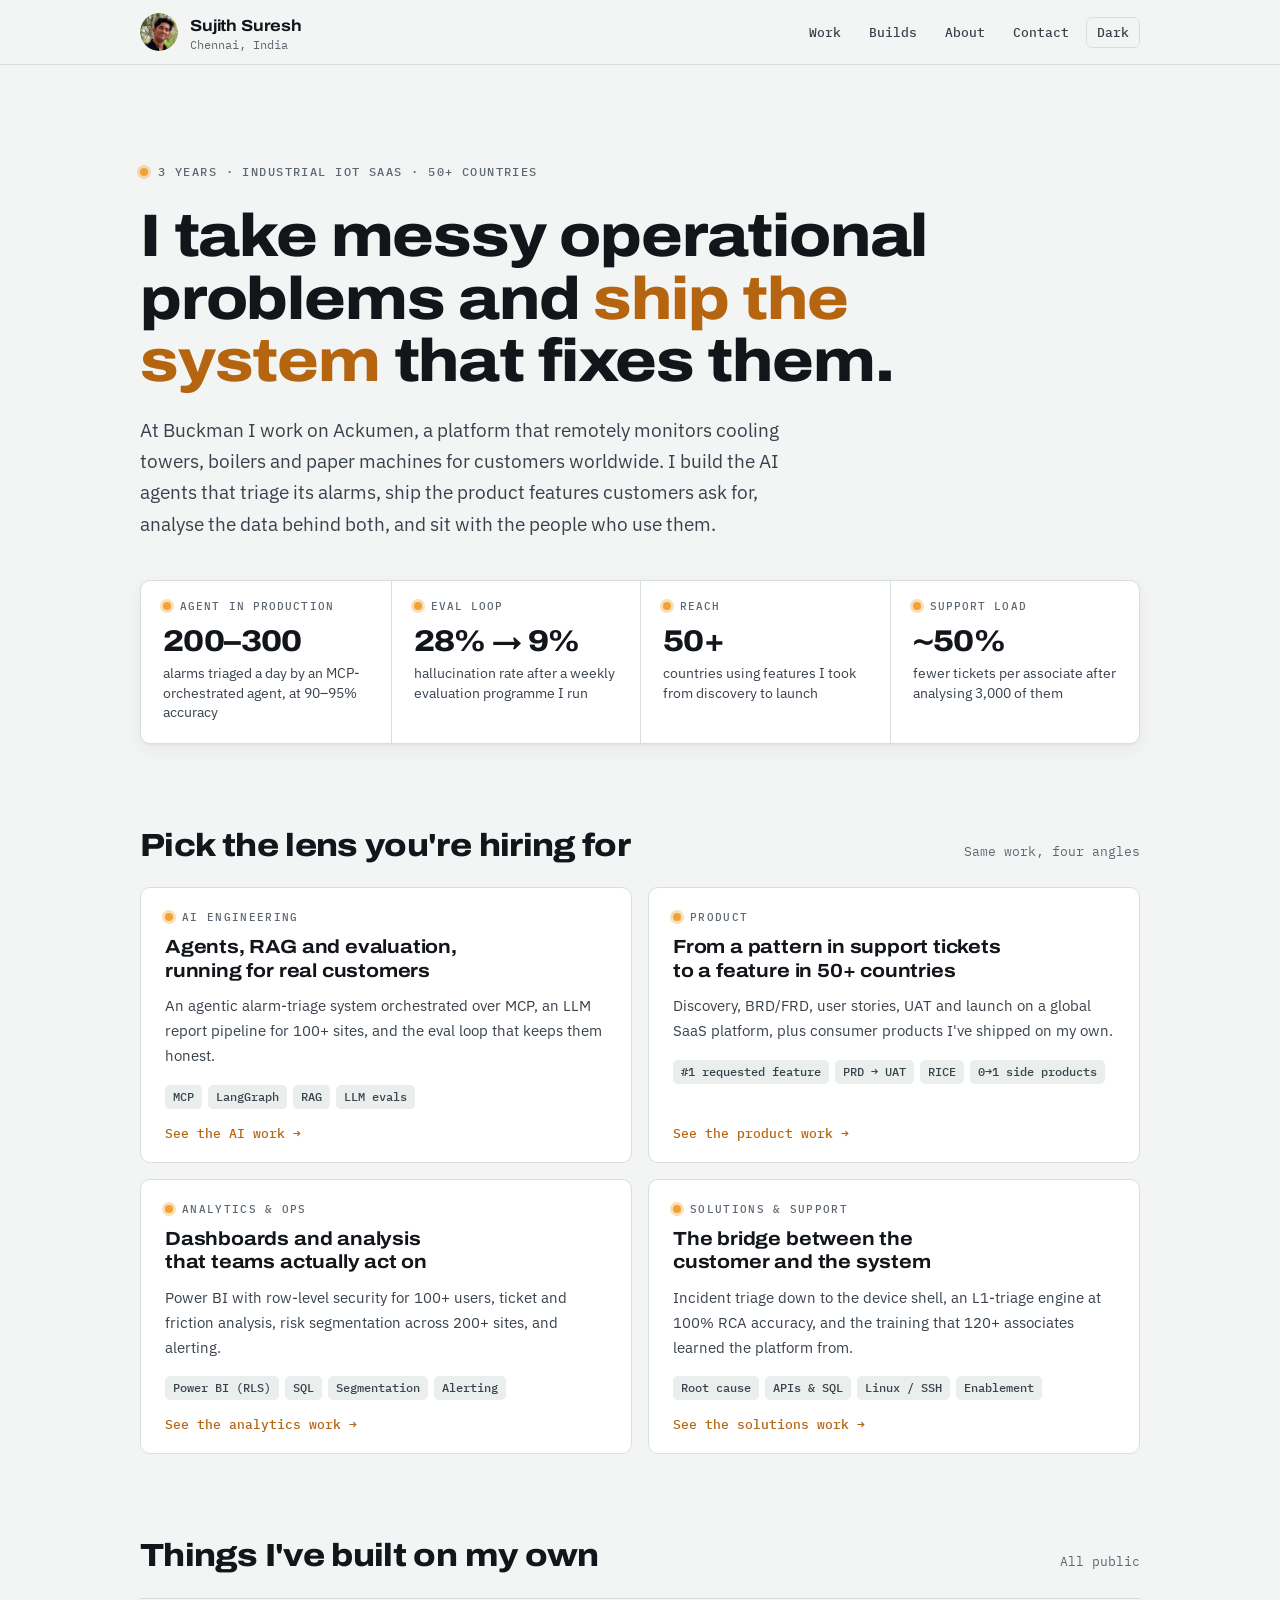
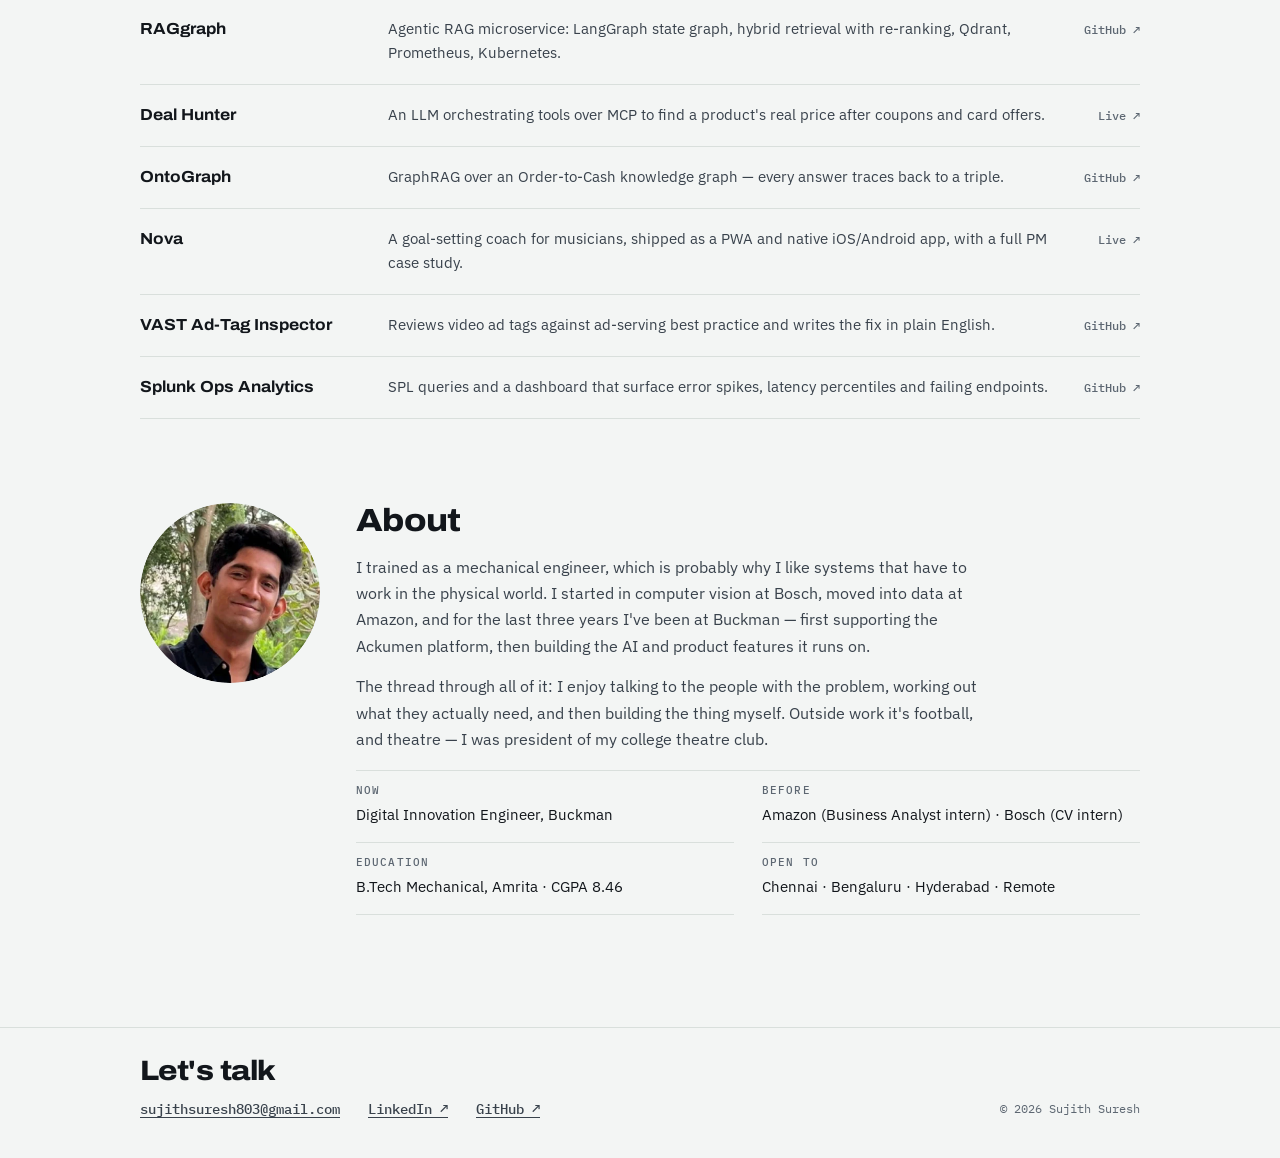
==== commit 0a44bf35: "Role-neutral hub, shared design system, Solutions & Support page - index.html is now a neutral hub w" ====
--- a/index.html
+++ b/index.html
@@ -2,869 +2,184 @@
 <html lang="en">
 <head>
 <meta charset="UTF-8">
-<meta name="viewport" content="width=device-width, initial-scale=1.0">
-<title>Sujith Suresh — AI Product Manager</title>
-<link href="https://fonts.googleapis.com/css2?family=Fraunces:ital,wght@0,300;0,400;0,600;0,700;1,300;1,400&family=Cabinet+Grotesk:wght@300;400;500;700;800&family=DM+Mono:wght@400;500&display=swap" rel="stylesheet">
-<style>
-  :root {
-    --bg: #F7F5F0; --bg2: #EFEDE7; --white: #FFFFFF;
-    --ink: #1A1814; --ink2: #3D3A35; --muted: #8C8880;
-    --border: #E2DDD6; --accent: #C8521A; --accent2: #1A6CC8;
-    --accent-light: #FDF0E8; --green: #1A7A4A; --green-light: #E8F5EE;
-    --purple: #6B35C8; --purple-light: #F3EBFF;
-    --gold: #B07A10; --gold-light: #FFF8EB;
-  }
-  *, *::before, *::after { box-sizing: border-box; margin: 0; padding: 0; }
-  html { scroll-behavior: smooth; }
-  body { background: var(--bg); color: var(--ink); font-family: 'Cabinet Grotesk', sans-serif; font-weight: 400; line-height: 1.6; overflow-x: hidden; }
-
-  /* NAV */
-  nav { position: fixed; top: 0; left: 0; right: 0; z-index: 100; padding: 0 60px; height: 64px; display: flex; justify-content: space-between; align-items: center; background: rgba(247,245,240,0.92); backdrop-filter: blur(16px); border-bottom: 1px solid var(--border); }
-  .nav-logo { font-family: 'Fraunces', serif; font-weight: 700; font-size: 1.15rem; color: var(--ink); }
-  .nav-logo span { color: var(--accent); }
-  .nav-links { display: flex; gap: 32px; align-items: center; }
-  .nav-links a { font-size: 0.82rem; font-weight: 500; color: var(--muted); text-decoration: none; letter-spacing: 0.05em; text-transform: uppercase; transition: color 0.2s; }
-  .nav-links a:hover { color: var(--ink); }
-  .nav-cta { background: var(--ink) !important; color: var(--bg) !important; padding: 8px 20px; border-radius: 100px; font-size: 0.8rem !important; letter-spacing: 0.03em !important; }
-  .nav-cta:hover { background: var(--accent) !important; color: white !important; }
-
-  /* HERO */
-  #hero { min-height: 100vh; display: grid; grid-template-columns: 1fr 1fr; padding-top: 64px; }
-  .hero-left { padding: 80px 60px; display: flex; flex-direction: column; justify-content: center; border-right: 1px solid var(--border); }
-  .hero-right { padding: 80px 60px; display: flex; flex-direction: column; justify-content: center; background: var(--white); }
-  .hero-eyebrow { font-family: 'DM Mono', monospace; font-size: 0.72rem; letter-spacing: 0.12em; color: var(--accent); text-transform: uppercase; margin-bottom: 24px; display: flex; align-items: center; gap: 10px; animation: fadeUp 0.5s ease both; }
-  .hero-eyebrow::before { content: ''; width: 28px; height: 1px; background: var(--accent); }
-  h1 { font-family: 'Fraunces', serif; font-size: clamp(2.8rem, 5vw, 4.5rem); font-weight: 700; line-height: 1.05; letter-spacing: -0.03em; margin-bottom: 28px; animation: fadeUp 0.5s 0.1s ease both; }
-  h1 em { font-style: italic; color: var(--accent); }
-  .hero-desc { font-size: 1.05rem; color: var(--ink2); line-height: 1.8; max-width: 480px; margin-bottom: 44px; animation: fadeUp 0.5s 0.2s ease both; }
-  .hero-actions { display: flex; gap: 14px; flex-wrap: wrap; animation: fadeUp 0.5s 0.3s ease both; }
-  .btn-dark { background: var(--ink); color: var(--bg); padding: 13px 28px; border-radius: 100px; font-size: 0.88rem; font-weight: 600; text-decoration: none; transition: background 0.2s, transform 0.2s; display: inline-flex; align-items: center; gap: 8px; }
-  .btn-dark:hover { background: var(--accent); transform: translateY(-1px); }
-  .btn-outline { background: transparent; color: var(--ink); padding: 13px 28px; border-radius: 100px; font-size: 0.88rem; font-weight: 500; text-decoration: none; border: 1.5px solid var(--border); transition: border-color 0.2s, transform 0.2s; display: inline-flex; align-items: center; gap: 8px; }
-  .btn-outline:hover { border-color: var(--ink); transform: translateY(-1px); }
-  .hero-stats-title { font-family: 'DM Mono', monospace; font-size: 0.68rem; letter-spacing: 0.1em; text-transform: uppercase; color: var(--muted); margin-bottom: 32px; animation: fadeUp 0.5s 0.15s ease both; }
-  .stats-grid { display: grid; grid-template-columns: 1fr 1fr; gap: 1px; background: var(--border); border: 1px solid var(--border); animation: fadeUp 0.5s 0.25s ease both; }
-  .stat-cell { background: var(--white); padding: 32px 28px; transition: background 0.2s; }
-  .stat-cell:hover { background: var(--accent-light); }
-  .stat-big { font-family: 'Fraunces', serif; font-size: 3rem; font-weight: 700; color: var(--ink); line-height: 1; letter-spacing: -0.04em; margin-bottom: 8px; }
-  .stat-big span { color: var(--accent); font-size: 0.42em; letter-spacing: 0; margin-left: 3px; }
-  .hero-stats-note { font-family: 'DM Mono', monospace; font-size: 0.68rem; letter-spacing: 0.03em; color: var(--muted); margin-top: 20px; line-height: 1.65; }
-  .hero-stats-note strong { color: var(--ink); font-weight: 500; }
-  .stat-desc { font-size: 0.82rem; color: var(--muted); line-height: 1.4; }
-  .hero-brands { margin-top: 40px; animation: fadeUp 0.5s 0.35s ease both; }
-  .brands-label { font-family: 'DM Mono', monospace; font-size: 0.65rem; letter-spacing: 0.1em; color: var(--muted); text-transform: uppercase; margin-bottom: 16px; }
-  .brands-row { display: flex; gap: 12px; flex-wrap: wrap; }
-  .brand-tag { font-size: 0.8rem; font-weight: 700; padding: 7px 16px; border-radius: 100px; border: 1.5px solid var(--border); color: var(--ink2); background: var(--bg); }
-
-  @keyframes fadeUp { from { opacity:0; transform:translateY(20px); } to { opacity:1; transform:none; } }
-
-  /* SHARED */
-  .section-wrap { max-width: 1200px; margin: 0 auto; padding: 100px 60px; }
-  .section-header { margin-bottom: 60px; }
-  .eyebrow { font-family: 'DM Mono', monospace; font-size: 0.7rem; letter-spacing: 0.12em; color: var(--accent); text-transform: uppercase; margin-bottom: 12px; display: flex; align-items: center; gap: 10px; }
-  .eyebrow::before { content: ''; width: 24px; height: 1px; background: var(--accent); }
-  .section-title { font-family: 'Fraunces', serif; font-size: clamp(2rem, 3.5vw, 2.8rem); font-weight: 700; letter-spacing: -0.03em; line-height: 1.15; }
-  .section-title em { font-style: italic; color: var(--accent); }
-
-  /* AI TOOLS BANNER */
-  #ai-tools { background: var(--ink); border-bottom: 1px solid rgba(255,255,255,0.06); }
-  .ai-tools-inner { max-width: 1200px; margin: 0 auto; padding: 60px 60px; }
-  .ai-tools-header { display: flex; justify-content: space-between; align-items: flex-end; margin-bottom: 40px; }
-  .ai-tools-title { font-family: 'Fraunces', serif; font-size: clamp(1.6rem, 2.5vw, 2.2rem); font-weight: 700; color: var(--bg); letter-spacing: -0.03em; line-height: 1.2; }
-  .ai-tools-title em { font-style: italic; color: var(--accent); }
-  .ai-tools-sub { font-size: 0.82rem; color: rgba(247,245,240,0.4); font-family: 'DM Mono', monospace; letter-spacing: 0.06em; }
-  .ai-tools-grid { display: grid; grid-template-columns: 1fr 1fr; gap: 2px; background: rgba(255,255,255,0.06); }
-  .ai-tool-card { background: #1F1D18; padding: 36px 40px; transition: background 0.2s; }
-  .ai-tool-card:hover { background: #252219; }
-  .ai-tool-top { display: flex; justify-content: space-between; align-items: flex-start; margin-bottom: 16px; }
-  .ai-tool-name { font-family: 'Fraunces', serif; font-size: 1.3rem; font-weight: 700; color: var(--bg); letter-spacing: -0.02em; display: flex; align-items: center; gap: 11px; }
-  .tool-ic { display: inline-flex; color: var(--accent); flex-shrink: 0; }
-  .tool-ic svg { display: block; }
-  .ai-tool-links { display: flex; gap: 10px; }
-  .ai-tool-link { font-family: 'DM Mono', monospace; font-size: 0.65rem; letter-spacing: 0.08em; text-transform: uppercase; padding: 5px 12px; border-radius: 4px; text-decoration: none; font-weight: 500; transition: opacity 0.2s; }
-  .ai-tool-link:hover { opacity: 0.75; }
-  .link-live { background: var(--accent); color: white; }
-  .link-gh { background: rgba(255,255,255,0.1); color: rgba(247,245,240,0.7); }
-  .ai-tool-desc { font-size: 0.9rem; color: rgba(247,245,240,0.55); line-height: 1.75; margin-bottom: 20px; }
-  .ai-tool-stack { display: flex; flex-wrap: wrap; gap: 8px; }
-  .stack-tag { font-size: 0.72rem; color: rgba(247,245,240,0.4); background: rgba(255,255,255,0.06); padding: 4px 10px; border-radius: 4px; font-family: 'DM Mono', monospace; }
-
-  /* ABOUT */
-  #about { background: var(--white); border-top: 1px solid var(--border); border-bottom: 1px solid var(--border); }
-  .about-grid { display: grid; grid-template-columns: 1.2fr 1fr; gap: 80px; align-items: start; }
-  .about-body p { font-size: 1.05rem; color: var(--ink2); line-height: 1.85; margin-bottom: 20px; }
-  .about-body p strong { color: var(--ink); font-weight: 600; }
-  .about-body p:first-child { font-family: 'Fraunces', serif; font-size: 1.25rem; font-weight: 400; line-height: 1.6; color: var(--ink); }
-  .skills-stack { display: flex; flex-direction: column; gap: 24px; }
-  .skill-group-label { font-family: 'DM Mono', monospace; font-size: 0.65rem; letter-spacing: 0.1em; color: var(--muted); text-transform: uppercase; margin-bottom: 10px; }
-  .skill-pills { display: flex; flex-wrap: wrap; gap: 8px; }
-  .pill { font-size: 0.78rem; font-weight: 500; padding: 5px 13px; border-radius: 100px; border: 1.5px solid var(--border); color: var(--ink2); background: var(--bg); transition: border-color 0.2s, color 0.2s; }
-  .pill.hot { border-color: var(--accent); color: var(--accent); background: var(--accent-light); }
-
-  /* PROJECTS */
-  #projects { background: var(--bg); }
-  .projects-list { display: flex; flex-direction: column; gap: 3px; }
-  .case-card { background: var(--white); border: 1px solid var(--border); border-radius: 4px; overflow: hidden; transition: box-shadow 0.25s, transform 0.25s; }
-  .case-card:hover { box-shadow: 0 8px 40px rgba(0,0,0,0.08); transform: translateY(-2px); }
-  .case-inner { display: grid; grid-template-columns: 280px 1fr; }
-  .case-left { padding: 44px 36px; border-right: 1px solid var(--border); display: flex; flex-direction: column; justify-content: space-between; }
-  .case-right { padding: 44px 48px; }
-  .case-number { font-family: 'Fraunces', serif; font-size: 5rem; font-weight: 700; color: var(--border); line-height: 1; letter-spacing: -0.05em; margin-bottom: 24px; }
-  .case-badge { display: inline-flex; align-items: center; gap: 6px; font-family: 'DM Mono', monospace; font-size: 0.65rem; letter-spacing: 0.08em; text-transform: uppercase; padding: 5px 12px; border-radius: 4px; font-weight: 500; margin-bottom: 16px; }
-  .badge-prod { background: var(--green-light); color: var(--green); }
-  .badge-ai { background: var(--accent-light); color: var(--accent); }
-  .badge-uat { background: #EBF3FF; color: var(--accent2); }
-  .badge-ml { background: var(--purple-light); color: var(--purple); }
-  .badge-pub { background: var(--gold-light); color: var(--gold); }
-  .badge-dot { width: 5px; height: 5px; border-radius: 50%; background: currentColor; }
-  .case-title { font-family: 'Fraunces', serif; font-size: 1.4rem; font-weight: 700; letter-spacing: -0.02em; line-height: 1.2; margin-bottom: 8px; }
-  .case-company { font-size: 0.75rem; color: var(--muted); font-family: 'DM Mono', monospace; letter-spacing: 0.06em; }
-  .case-links { display: flex; gap: 8px; margin-top: 20px; }
-  .case-link { font-family: 'DM Mono', monospace; font-size: 0.65rem; letter-spacing: 0.08em; text-transform: uppercase; padding: 6px 14px; border-radius: 4px; text-decoration: none; font-weight: 500; transition: opacity 0.2s; }
-  .case-link:hover { opacity: 0.75; }
-  .case-link-live { background: var(--accent); color: white; }
-  .case-link-gh { background: var(--bg2); color: var(--ink2); border: 1px solid var(--border); }
-  .psi { display: flex; flex-direction: column; gap: 20px; margin-bottom: 28px; }
-  .psi-row { display: grid; grid-template-columns: 90px 1fr; gap: 16px; align-items: baseline; }
-  .psi-label { font-family: 'DM Mono', monospace; font-size: 0.65rem; letter-spacing: 0.1em; text-transform: uppercase; color: var(--muted); padding-top: 2px; }
-  .psi-text { font-size: 0.92rem; color: var(--ink2); line-height: 1.65; }
-  .psi-text strong { color: var(--ink); font-weight: 600; }
-  .impact-bar { display: flex; flex-wrap: wrap; gap: 10px; }
-  .impact-chip { font-family: 'DM Mono', monospace; font-size: 0.72rem; padding: 6px 14px; border-radius: 4px; background: var(--green-light); color: var(--green); font-weight: 500; }
-  .impact-chip.blue { background: #EBF3FF; color: var(--accent2); }
-  .impact-chip.orange { background: var(--accent-light); color: var(--accent); }
-  .case-tech { display: flex; flex-wrap: wrap; gap: 8px; margin-top: 24px; padding-top: 24px; border-top: 1px solid var(--border); }
-  .tech { font-size: 0.72rem; color: var(--muted); background: var(--bg); padding: 4px 10px; border-radius: 4px; }
-
-  /* EXPERIENCE */
-  #experience { background: var(--white); border-top: 1px solid var(--border); }
-  .exp-grid { display: grid; grid-template-columns: 160px 1fr; }
-  .exp-date-col { padding: 40px 32px 40px 0; border-right: 1px solid var(--border); border-bottom: 1px solid var(--border); }
-  .exp-content-col { padding: 40px 0 40px 48px; border-bottom: 1px solid var(--border); }
-  .exp-date-col.last, .exp-content-col.last { border-bottom: none; }
-  .exp-dates { font-family: 'DM Mono', monospace; font-size: 0.7rem; color: var(--muted); letter-spacing: 0.04em; line-height: 1.6; }
-  .exp-company { font-family: 'Fraunces', serif; font-size: 1.2rem; font-weight: 700; margin-bottom: 4px; }
-  .exp-role { font-size: 0.88rem; color: var(--muted); margin-bottom: 20px; }
-  .exp-bullets { list-style: none; display: flex; flex-direction: column; gap: 10px; }
-  .exp-bullets li { font-size: 0.88rem; color: var(--ink2); padding-left: 18px; position: relative; line-height: 1.65; }
-  .exp-bullets li::before { content: ''; position: absolute; left: 0; top: 9px; width: 5px; height: 5px; border-radius: 50%; background: var(--accent); }
-  .exp-tag { display: inline-block; font-family: 'DM Mono', monospace; font-size: 0.65rem; background: var(--green-light); color: var(--green); padding: 2px 8px; border-radius: 3px; margin-left: 6px; vertical-align: middle; }
-
-  /* CONTACT */
-  #contact { background: var(--ink); color: var(--bg); }
-  #contact .section-title { color: var(--bg); }
-  #contact .eyebrow { color: var(--accent); }
-  #contact .eyebrow::before { background: var(--accent); }
-  .contact-grid { display: grid; grid-template-columns: 1fr 1fr; gap: 80px; align-items: center; }
-  .contact-left p { font-size: 1.05rem; color: rgba(247,245,240,0.6); line-height: 1.8; margin-top: 20px; }
-  .contact-links { display: flex; flex-direction: column; gap: 14px; }
-  .contact-link { display: flex; align-items: center; gap: 16px; padding: 20px 24px; border: 1px solid rgba(247,245,240,0.12); border-radius: 4px; text-decoration: none; color: var(--bg); transition: background 0.2s, border-color 0.2s; }
-  .contact-link:hover { background: rgba(247,245,240,0.06); border-color: rgba(247,245,240,0.25); }
-  .cl-icon { width: 28px; display: inline-flex; align-items: center; justify-content: center; color: var(--accent); flex-shrink: 0; font-family: 'Fraunces', serif; font-weight: 700; font-size: 1rem; }
-  .cl-icon svg { display: block; }
-  .cl-label { font-size: 0.68rem; font-family: 'DM Mono', monospace; letter-spacing: 0.08em; color: rgba(247,245,240,0.4); text-transform: uppercase; margin-bottom: 3px; }
-  .cl-value { font-size: 0.95rem; font-weight: 500; }
-
-  footer { background: var(--ink); border-top: 1px solid rgba(247,245,240,0.08); padding: 24px 60px; display: flex; justify-content: space-between; }
-  footer span { font-family: 'DM Mono', monospace; font-size: 0.68rem; color: rgba(247,245,240,0.3); }
-
-  .reveal { opacity: 0; transform: translateY(24px); transition: opacity 0.6s ease, transform 0.6s ease; }
-  .reveal.visible { opacity: 1; transform: none; }
-
-  @media (max-width: 960px) {
-    nav { padding: 0 24px; } .nav-links { display: none; }
-    #hero { grid-template-columns: 1fr; }
-    .hero-left, .hero-right { padding: 60px 24px; }
-    .section-wrap, .ai-tools-inner { padding: 60px 24px; }
-    .about-grid, .contact-grid { grid-template-columns: 1fr; gap: 48px; }
-    .case-inner { grid-template-columns: 1fr; }
-    .case-left { border-right: none; border-bottom: 1px solid var(--border); }
-    .exp-grid { grid-template-columns: 1fr; }
-    .exp-date-col { border-right: none; border-bottom: none; padding: 32px 0 0; }
-    .exp-content-col { padding: 12px 0 32px; }
-    .ai-tools-grid { grid-template-columns: 1fr; }
-    .ai-tools-header { flex-direction: column; align-items: flex-start; gap: 8px; }
-  }
-</style>
+<meta name="viewport" content="width=device-width, initial-scale=1">
+<title>Sujith Suresh</title>
+<meta name="description" content="Sujith Suresh builds AI systems in production and the product, data and support work around them. Chennai, India.">
+<meta property="og:title" content="Sujith Suresh">
+<meta property="og:description" content="AI engineering, product, analytics and solutions work on an industrial SaaS platform used in 50+ countries.">
+<meta property="og:image" content="https://sujithsuresh-803.github.io/assets/sujith.png">
+<link rel="icon" href="assets/sujith.webp">
+<link rel="preconnect" href="https://fonts.googleapis.com">
+<link rel="preconnect" href="https://fonts.gstatic.com" crossorigin>
+<link rel="stylesheet" href="https://fonts.googleapis.com/css2?family=Archivo:wdth,wght@108,700;112,700;112,800&family=IBM+Plex+Mono:wght@400;500&family=IBM+Plex+Sans:wght@400;500;600&display=swap">
+<link rel="stylesheet" href="assets/site.css">
+<script>
+  try { var t = localStorage.getItem("theme"); if (t) document.documentElement.setAttribute("data-theme", t); } catch (e) {}
+</script>
 </head>
 <body>
 
-<nav>
-  <div class="nav-logo">Sujith<span>.</span></div>
-  <div class="nav-links">
-    <a href="#ai-tools">AI Tools</a>
-    <a href="#about">About</a>
-    <a href="#projects">Work</a>
-    <a href="#experience">Experience</a>
-    <a href="#contact" class="nav-cta">Say Hello</a>
+<header class="top">
+  <div class="wrap">
+    <a class="me" href="#">
+      <img src="assets/sujith.webp" alt="Sujith Suresh" width="38" height="38">
+      <span><b>Sujith Suresh</b><small>Chennai, India</small></span>
+    </a>
+    <nav aria-label="Primary">
+      <a href="#work">Work</a>
+      <a href="#builds" class="hide-sm">Builds</a>
+      <a href="#about" class="hide-sm">About</a>
+      <a href="mailto:sujithsuresh803@gmail.com">Contact</a>
+      <button class="theme-btn" type="button" id="theme" aria-label="Toggle colour theme">Theme</button>
+    </nav>
   </div>
-</nav>
+</header>
 
-<!-- HERO -->
-<section id="hero">
-  <div class="hero-left">
-    <div class="hero-eyebrow">AI Product Manager</div>
-    <h1>Building AI products that <em>actually</em> ship.</h1>
-    <p class="hero-desc">I sit at the intersection of product thinking, AI engineering, and cross-functional delivery — owning features end-to-end from BRD to production on a SaaS platform used across 50+ countries. I also build AI tools in my own time.</p>
-    <div class="hero-actions">
-      <a href="#ai-tools" class="btn-dark"><svg viewBox="0 0 24 24" width="15" height="15" fill="currentColor" aria-hidden="true"><path d="M13 2 4.5 13.5H11l-1 8.5L19.5 10.5H13z"/></svg> My AI Tools</a>
-      <a href="#projects" class="btn-outline">View All Work</a>
-    </div>
-  </div>
-  <div class="hero-right">
-    <div class="hero-stats-title">Impact by numbers</div>
-    <div class="stats-grid">
-      <div class="stat-cell">
-        <div class="stat-big">$200K<span>/yr</span></div>
-        <div class="stat-desc">Licensing cost cut by consolidating pricing onto one platform</div>
-      </div>
-      <div class="stat-cell">
-        <div class="stat-big">90–95<span>%</span></div>
-        <div class="stat-desc">Agentic-AI triage accuracy on 200+ critical alarms/day for priority customers</div>
-      </div>
-      <div class="stat-cell">
-        <div class="stat-big">50<span>+</span></div>
-        <div class="stat-desc">Countries using features I shipped</div>
-      </div>
-      <div class="stat-cell">
-        <div class="stat-big">100<span>+</span></div>
-        <div class="stat-desc">Industrial sites on zero-touch automated reporting</div>
-      </div>
-    </div>
-    <div class="hero-stats-note"><strong>5 products shipped solo</strong> · <strong>6 AI &amp; ML systems built</strong> — on my own &amp; in production at Buckman</div>
-    <div class="hero-brands">
-      <div class="brands-label">Experience at</div>
-      <div class="brands-row">
-        <span class="brand-tag">Buckman</span>
-        <span class="brand-tag">Amazon</span>
-        <span class="brand-tag">Bosch</span>
-      </div>
-    </div>
-  </div>
-</section>
+<main>
+  <section class="hero">
+    <div class="wrap">
+      <span class="eyebrow"><span class="led live" aria-hidden="true"></span>3 years · industrial IoT SaaS · 50+ countries</span>
+      <h1 style="margin-top:22px">I take messy operational problems and <em>ship the system</em> that fixes them.</h1>
+      <p class="lede">At Buckman I work on Ackumen, a platform that remotely monitors cooling towers, boilers and paper machines for customers worldwide. I build the AI agents that triage its alarms, ship the product features customers ask for, analyse the data behind both, and sit with the people who use them.</p>
 
-<!-- AI TOOLS SECTION -->
-<section id="ai-tools">
-  <div class="ai-tools-inner">
-    <div class="ai-tools-header reveal">
-      <div>
-        <div style="font-family:'DM Mono',monospace;font-size:0.7rem;letter-spacing:0.12em;color:var(--accent);text-transform:uppercase;margin-bottom:10px;display:flex;align-items:center;gap:10px;"><span style="width:24px;height:1px;background:var(--accent);display:inline-block"></span>Projects &amp; Builds</div>
-        <div class="ai-tools-title">Built from scratch. <em>Open-sourced &amp; live.</em></div>
-      </div>
-      <div class="ai-tools-sub">Python &middot; Claude &middot; MCP &middot; RAG &middot; Knowledge Graphs &middot; Ad-Tech &middot; Product Strategy</div>
-    </div>
-    <div class="ai-tools-grid reveal">
-
-      <div class="ai-tool-card">
-        <div class="ai-tool-top">
-          <div class="ai-tool-name"><span class="tool-ic"><svg viewBox="0 0 24 24" width="19" height="19" fill="none" stroke="currentColor" stroke-width="1.7" stroke-linecap="round" stroke-linejoin="round" aria-hidden="true"><path d="M3 21h18"/><path d="M5 21V7l7-4 7 4v14"/><path d="M9 21v-5h6v5"/></svg></span>PGDesk</div>
-          <div class="ai-tool-links">
-            <a href="https://pgdesk.svenelle.workers.dev" target="_blank" class="ai-tool-link link-live">Live &#8599;</a>
-            <a href="https://github.com/sujithsuresh-803/PGDesk" target="_blank" class="ai-tool-link link-gh">GitHub</a>
-          </div>
+      <div class="readout" role="list" aria-label="Proof points">
+        <div role="listitem">
+          <span class="k"><span class="led" aria-hidden="true"></span>Agent in production</span>
+          <span class="v">200–300</span>
+          <span class="d">alarms triaged a day by an MCP-orchestrated agent, at 90–95% accuracy</span>
         </div>
-        <p class="ai-tool-desc">Multi-tenant property-management SaaS running a real 20-room, 75-tenant paying-guest building &mdash; room allotment from a public apply link, automatic electricity-bill splitting, a rent ledger and SLA-backed maintenance tickets. Tenant isolation is enforced in <strong>Postgres row-level security</strong> rather than application code, verified with a script that signs in as a real tenant and diffs what exists against what they can read. Bill splitting runs as a Postgres function in integer paise with remainder distribution, so per-head shares reconcile to the room total exactly. Ships on free-tier infrastructure (~&#8377;75/month) with UPI deep links instead of a payment gateway.</p>
-        <div class="ai-tool-stack">
-          <span class="stack-tag">Next.js 16</span>
-          <span class="stack-tag">TypeScript</span>
-          <span class="stack-tag">PostgreSQL</span>
-          <span class="stack-tag">Supabase</span>
-          <span class="stack-tag">Row-Level Security</span>
-          <span class="stack-tag">Cloudflare Workers</span>
-          <span class="stack-tag">PWA</span>
+        <div role="listitem">
+          <span class="k"><span class="led" aria-hidden="true"></span>Eval loop</span>
+          <span class="v">28% → 9%</span>
+          <span class="d">hallucination rate after a weekly evaluation programme I run</span>
         </div>
-
-      <div class="ai-tool-card">
-        <div class="ai-tool-top">
-          <div class="ai-tool-name"><span class="tool-ic"><svg viewBox="0 0 24 24" width="19" height="19" fill="none" stroke="currentColor" stroke-width="1.7" stroke-linecap="round" stroke-linejoin="round" aria-hidden="true"><path d="M19.6 12.6 12 20.2a1.9 1.9 0 0 1-2.7 0l-6-6A1.9 1.9 0 0 1 2.8 12V4.5A1.7 1.7 0 0 1 4.5 2.8H12a1.9 1.9 0 0 1 1.3.6l6.3 6.3a1.9 1.9 0 0 1 0 2.9Z"/><circle cx="7.5" cy="7.5" r="1.2"/></svg></span>Deal Hunter</div>
-          <div class="ai-tool-links">
-            <a href="https://deal-hunter-mcp.streamlit.app/" target="_blank" class="ai-tool-link link-live">Live Demo &#8599;</a>
-            <a href="https://github.com/sujithsuresh-803/deal-hunter" target="_blank" class="ai-tool-link link-gh">GitHub</a>
-          </div>
+        <div role="listitem">
+          <span class="k"><span class="led" aria-hidden="true"></span>Reach</span>
+          <span class="v">50+</span>
+          <span class="d">countries using features I took from discovery to launch</span>
         </div>
-        <p class="ai-tool-desc">An agentic AI that finds the true price of a product — after the best coupon and the bank offer on a card you already own — across Amazon.in, Flipkart, and HP India. <strong>Claude Opus 5</strong> orchestrates the scraping, product-matching, and coupon/card-stacking tools over <strong>MCP</strong> (Model Context Protocol), with one shared engine powering a FastAPI web app, a Streamlit demo, and the MCP server.</p>
-        <div class="ai-tool-stack">
-          <span class="stack-tag">Python</span>
-          <span class="stack-tag">Claude Opus 5</span>
-          <span class="stack-tag">MCP</span>
-          <span class="stack-tag">FastAPI</span>
-          <span class="stack-tag">Streamlit</span>
-          <span class="stack-tag">Web Scraping</span>
-        </div>
-      </div>
-
-      <div class="ai-tool-card">
-        <div class="ai-tool-top">
-          <div class="ai-tool-name"><span class="tool-ic"><svg viewBox="0 0 24 24" width="19" height="19" fill="none" stroke="currentColor" stroke-width="1.7" stroke-linecap="round" stroke-linejoin="round" aria-hidden="true"><path d="M3 3v18h18"/><path d="m7 13 3-3 3 2 5-6"/><path d="M18 6h3v3"/></svg></span>FinSight AI</div>
-          <div class="ai-tool-links">
-            <a href="https://finsight-ai-report.streamlit.app" target="_blank" class="ai-tool-link link-live">Live Demo &#8599;</a>
-            <a href="https://github.com/sujithsuresh-803/finsight" target="_blank" class="ai-tool-link link-gh">GitHub</a>
-          </div>
-        </div>
-        <p class="ai-tool-desc">AI-powered personal finance tool — upload any bank statement CSV and get a financial health score /100, automatic anomaly detection (duplicate charges, spending spikes), AI-categorised spending breakdown, conversational AI chat, and a CFO-style monthly report. Built with a privacy toggle that anonymises merchant data before sending to AI.</p>
-        <div class="ai-tool-stack">
-          <span class="stack-tag">Python</span>
-          <span class="stack-tag">Gemini 2.5 Flash</span>
-          <span class="stack-tag">Streamlit</span>
-          <span class="stack-tag">Plotly</span>
-          <span class="stack-tag">Pandas</span>
-          <span class="stack-tag">Prompt Engineering</span>
-        </div>
-      </div>
-      <div class="ai-tool-card">
-        <div class="ai-tool-top">
-          <div class="ai-tool-name"><span class="tool-ic"><svg viewBox="0 0 24 24" width="19" height="19" fill="none" stroke="currentColor" stroke-width="1.7" stroke-linecap="round" stroke-linejoin="round" aria-hidden="true"><path d="M21 11.5a8 8 0 0 1-11.6 7.1L3 20.5l1.9-6.4A8 8 0 1 1 21 11.5Z"/></svg></span>VoC Intelligence Platform</div>
-          <div class="ai-tool-links">
-            <a href="https://voc-pgqvcesvparenwdz59rynz.streamlit.app" target="_blank" class="ai-tool-link link-live">Live Demo &#8599;</a>
-            <a href="https://github.com/sujithsuresh-803/voc-platform" target="_blank" class="ai-tool-link link-gh">GitHub</a>
-          </div>
-        </div>
-        <p class="ai-tool-desc">AI-powered Voice of Customer platform that ingests raw customer feedback from any source, auto-tags every item by theme, sentiment, and severity, detects emerging product quality patterns, and generates an executive-ready priority matrix and insights report. Built after handling 800+ real customer interactions at Buckman and seeing the gap firsthand.</p>
-        <div class="ai-tool-stack">
-          <span class="stack-tag">Python</span>
-          <span class="stack-tag">Gemini 2.5 Flash</span>
-          <span class="stack-tag">Streamlit</span>
-          <span class="stack-tag">Pandas</span>
-          <span class="stack-tag">LLM API Integration</span>
-          <span class="stack-tag">Prompt Engineering</span>
-        </div>
-      </div>
-      <div class="ai-tool-card">
-        <div class="ai-tool-top">
-          <div class="ai-tool-name"><span class="tool-ic"><svg viewBox="0 0 24 24" width="19" height="19" fill="none" stroke="currentColor" stroke-width="1.7" stroke-linecap="round" stroke-linejoin="round" aria-hidden="true"><circle cx="12" cy="12" r="9"/><circle cx="12" cy="12" r="5"/><circle cx="12" cy="12" r="1.4"/></svg></span>PriorityLens</div>
-          <div class="ai-tool-links">
-            <a href="https://sujithsuresh-803.github.io/prioritylens" target="_blank" class="ai-tool-link link-live">Live Demo &#8599;</a>
-            <a href="https://github.com/sujithsuresh-803/prioritylens" target="_blank" class="ai-tool-link link-gh">GitHub</a>
-          </div>
-        </div>
-        <p class="ai-tool-desc">A PM-native feature prioritisation dashboard that scores and ranks backlogs using RICE, ICE, and MoSCoW frameworks simultaneously. The framework comparison view surfaces when rankings disagree — the most valuable signal for unstable priorities. Built after seeing gut-feel prioritisation debates slow decisions at Buckman.</p>
-        <div class="ai-tool-stack">
-          <span class="stack-tag">React</span>
-          <span class="stack-tag">Recharts</span>
-          <span class="stack-tag">JavaScript</span>
-          <span class="stack-tag">RICE / ICE / MoSCoW</span>
-          <span class="stack-tag">CSV Export</span>
-        </div>
-      </div>
-
-      <div class="ai-tool-card">
-        <div class="ai-tool-top">
-          <div class="ai-tool-name"><span class="tool-ic"><svg viewBox="0 0 24 24" width="19" height="19" fill="none" stroke="currentColor" stroke-width="1.7" stroke-linecap="round" stroke-linejoin="round" aria-hidden="true"><rect x="2" y="4" width="20" height="16" rx="3"/><path d="m10 9 5 3-5 3Z"/></svg></span>VAST Video Ad-Tag Inspector</div>
-          <div class="ai-tool-links">
-            <a href="https://github.com/sujithsuresh-803/vast-ad-inspector" target="_blank" class="ai-tool-link link-gh">GitHub</a>
-          </div>
-        </div>
-        <p class="ai-tool-desc">An implementation-review tool for video ad serving. It parses a <strong>VAST</strong> ad tag (the IAB standard <strong>Google Ad Manager</strong> serves for video/CTV) and validates it against ad-serving best practices &mdash; impression &amp; quartile tracking, MP4/adaptive-bitrate device reach, VPAID deprecation, wrapper-chain depth, and Open Measurement (OM SDK) viewability &mdash; returning a partner-ready PASS/WARN/FAIL report with a health score.</p>
-        <div class="ai-tool-stack">
-          <span class="stack-tag">Python</span>
-          <span class="stack-tag">IAB VAST 4.x</span>
-          <span class="stack-tag">XML</span>
-          <span class="stack-tag">Ad-Tech</span>
-          <span class="stack-tag">CTV / Video</span>
-        </div>
-      </div>
-
-      <div class="ai-tool-card">
-        <div class="ai-tool-top">
-          <div class="ai-tool-name"><span class="tool-ic"><svg viewBox="0 0 24 24" width="19" height="19" fill="none" stroke="currentColor" stroke-width="1.7" stroke-linecap="round" stroke-linejoin="round" aria-hidden="true"><circle cx="5" cy="6" r="2"/><circle cx="19" cy="7" r="2"/><circle cx="12" cy="18" r="2"/><path d="M6.8 7.2 10.6 16M17.2 8.4 13.2 16.4M7 6.2l10 .6"/></svg></span>OntoGraph</div>
-          <div class="ai-tool-links">
-            <a href="https://github.com/sujithsuresh-803/ontograph" target="_blank" class="ai-tool-link link-gh">GitHub</a>
-          </div>
-        </div>
-        <p class="ai-tool-desc">An enterprise <strong>knowledge graph</strong> for the Order-to-Cash process: an OWL/RDFS ontology queried with <strong>SPARQL</strong>, quality-checked with <strong>SHACL</strong> shapes, and served through a <strong>GraphRAG</strong> layer that answers natural-language business questions by generating SPARQL, traversing the graph, and grounding an LLM on the retrieved facts. The semantic-layer counterpart to RAGgraph.</p>
-        <div class="ai-tool-stack">
-          <span class="stack-tag">Python</span>
-          <span class="stack-tag">rdflib</span>
-          <span class="stack-tag">SPARQL</span>
-          <span class="stack-tag">SHACL</span>
-          <span class="stack-tag">OWL / RDFS</span>
-          <span class="stack-tag">GraphRAG</span>
-        </div>
-      </div>
-
-      <div class="ai-tool-card">
-        <div class="ai-tool-top">
-          <div class="ai-tool-name"><span class="tool-ic"><svg viewBox="0 0 24 24" width="19" height="19" fill="none" stroke="currentColor" stroke-width="1.7" stroke-linecap="round" stroke-linejoin="round" aria-hidden="true"><path d="M6 3h8a4 4 0 0 1 0 8H8"/><path d="M6 7h13"/><path d="M6 11h9"/><path d="m9 11 6 10"/></svg></span>Google Pay Monetization Strategy</div>
-          <div class="ai-tool-links">
-            <a href="https://github.com/sujithsuresh-803/gpay-monetization-analysis" target="_blank" class="ai-tool-link link-gh">GitHub</a>
-          </div>
-        </div>
-        <p class="ai-tool-desc">A product-strategy case study on how <strong>Google Pay</strong> can grow revenue in India despite zero-MDR UPI &mdash; reframing the play as monetising purchase intent and data one layer up (credit &amp; financial-services distribution), with a <strong>RICE</strong>-prioritised roadmap and a transparent Python revenue sensitivity model across conservative / base / aggressive scenarios.</p>
-        <div class="ai-tool-stack">
-          <span class="stack-tag">Product Strategy</span>
-          <span class="stack-tag">Python</span>
-          <span class="stack-tag">Pandas</span>
-          <span class="stack-tag">Matplotlib</span>
-          <span class="stack-tag">RICE</span>
-        </div>
-      </div>
-
-      <div class="ai-tool-card">
-        <div class="ai-tool-top">
-          <div class="ai-tool-name"><span class="tool-ic"><svg viewBox="0 0 24 24" width="19" height="19" fill="none" stroke="currentColor" stroke-width="1.7" stroke-linecap="round" stroke-linejoin="round" aria-hidden="true"><circle cx="11" cy="11" r="7"/><path d="m21 21-4.3-4.3"/></svg></span>Splunk Ops Analytics</div>
-          <div class="ai-tool-links">
-            <a href="https://github.com/sujithsuresh-803/splunk-ops-analytics" target="_blank" class="ai-tool-link link-gh">GitHub</a>
-          </div>
-        </div>
-        <p class="ai-tool-desc">An operations-analytics project on <strong>Splunk</strong>: <strong>SPL</strong> queries and a dashboard over sample application and infrastructure logs &mdash; surfacing error-rate spikes, latency percentiles, and the top failing endpoints so an ops team can triage incidents faster.</p>
-        <div class="ai-tool-stack">
-          <span class="stack-tag">Splunk</span>
-          <span class="stack-tag">SPL</span>
-          <span class="stack-tag">Dashboards</span>
-          <span class="stack-tag">Log Analytics</span>
-        </div>
-      </div>
-
-      </div>
-
-      <div class="ai-tool-card">
-        <div class="ai-tool-top">
-          <div class="ai-tool-name"><span class="tool-ic"><svg viewBox="0 0 24 24" width="19" height="19" fill="none" stroke="currentColor" stroke-width="1.7" stroke-linecap="round" stroke-linejoin="round" aria-hidden="true"><path d="M3 3v18h18"/><path d="m7 14 3.5-4 3 3L20 7"/><path d="M20 11V7h-4"/></svg></span>Quant Trader</div>
-        </div>
-        <p class="ai-tool-desc">A paper-trading system for NSE stocks, F&amp;O and index options &mdash; real market data via <strong>Yahoo Finance</strong> with simulated execution against &#8377;5,00,000 of paper capital. Four strategies (momentum, mean reversion, options theta, and a six-indicator composite) run over EMA, RSI, MACD, Bollinger and ATR signals, and every signal carries an entry, an ATR-sized stop-loss, a target and a risk/reward ratio, with position sizing derived from capital per trade. <em>Simulated end to end &mdash; no broker integration, no real money, and not investment advice.</em> Runs locally; not yet deployed.</p>
-        <div class="ai-tool-stack">
-          <span class="stack-tag">Python</span>
-          <span class="stack-tag">Flask</span>
-          <span class="stack-tag">yfinance</span>
-          <span class="stack-tag">Pandas / NumPy</span>
-          <span class="stack-tag">Technical Indicators</span>
-          <span class="stack-tag">Paper Trading</span>
-        </div>
-      </div>
-
-      <div class="ai-tool-card">
-        <div class="ai-tool-top">
-          <div class="ai-tool-name"><span class="tool-ic"><svg viewBox="0 0 24 24" width="19" height="19" fill="none" stroke="currentColor" stroke-width="1.7" stroke-linecap="round" stroke-linejoin="round" aria-hidden="true"><path d="M3 9h13v5a4 4 0 0 1-4 4H7a4 4 0 0 1-4-4Z"/><path d="M16 10h2.5a2.5 2.5 0 0 1 0 5H16"/><path d="M6 3v2M9.5 3v2M13 3v2"/></svg></span>ch.ai</div>
-        </div>
-        <p class="ai-tool-desc">A parody chatbot that answers like a stereotypical Indian <strong>aunty</strong> (nosy, marriage-obsessed) or <strong>uncle</strong> (lectures, WhatsApp forwards, fixed deposits). Built to see how far a free tier goes: <strong>Llama 3.3 70B</strong> via Cloudflare <strong>Workers AI</strong>, a one-page truck-art-themed frontend, a per-IP rate limit backed by <strong>KV</strong>, and scripted fallback replies so the site degrades into something still usable when the model is unavailable. Entirely free to run. Built for fun; not yet deployed.</p>
-        <div class="ai-tool-stack">
-          <span class="stack-tag">Cloudflare Pages</span>
-          <span class="stack-tag">Workers AI</span>
-          <span class="stack-tag">Llama 3.3 70B</span>
-          <span class="stack-tag">KV</span>
-          <span class="stack-tag">Vanilla JS</span>
-        </div>
-      </div>
-
-    </div>
-  </div>
-</section>
-
-<!-- ABOUT -->
-<section id="about">
-  <div class="section-wrap">
-    <div class="about-grid reveal">
-      <div class="about-body">
-        <div class="eyebrow">About me</div>
-        <p>AI product enthusiast who builds things that actually ship.</p>
-        <p>I'm technical enough to architect <strong>Azure pipelines</strong>, write <strong>Python automation scripts</strong>, and ship AI-powered features end-to-end — and people-smart enough to align global Sales, CSE, and Engineering teams around a shared goal. <strong>Communication and cross-functional collaboration</strong> aren't buzzwords for me; they're how I've delivered consistently across EMENA, RSA, and NA.</p>
-        <p>I thrive in fast-paced companies where <strong>AI is taken seriously</strong>, ownership is real, and the work actually matters. Outside work I build AI tools — FinSight AI and VoC Platform are live and free to use.</p>
-        <p>Outside of work, I'm a tech enthusiast who genuinely enjoys keeping up with the latest in gadgets, mobiles, and laptops — not just as a hobby, but because staying close to technology as a consumer makes me a better product thinker. I'm a football fan and a theatre person — I served as <strong>President of my college theatre club</strong>, where I led and organised events that brought together students across departments. That experience taught me more about stakeholder management, creative collaboration, and pulling off something under pressure than I expected at the time.</p>
-      </div>
-      <div class="skills-stack reveal">
-        <div>
-          <div class="skill-group-label">Product</div>
-          <div class="skill-pills"><span class="pill hot">BRD / FRD</span><span class="pill hot">Figma</span><span class="pill hot">UAT</span><span class="pill">Agile / Scrum</span><span class="pill">Stakeholder Mgmt</span><span class="pill">Roadmapping</span></div>
-        </div>
-        <div>
-          <div class="skill-group-label">AI &amp; Engineering</div>
-          <div class="skill-pills"><span class="pill hot">Python</span><span class="pill hot">Gemini API</span><span class="pill hot">Streamlit</span><span class="pill">Azure IoT</span><span class="pill">Prompt Engineering</span><span class="pill">OpenCV</span><span class="pill">TensorFlow</span></div>
-        </div>
-        <div>
-          <div class="skill-group-label">Data &amp; BI</div>
-          <div class="skill-pills"><span class="pill hot">Power BI (RLS)</span><span class="pill">SQL</span><span class="pill">AWS QuickSight</span><span class="pill">AWS S3 / Redshift</span><span class="pill">ETL Pipelines</span></div>
+        <div role="listitem">
+          <span class="k"><span class="led" aria-hidden="true"></span>Support load</span>
+          <span class="v">~50%</span>
+          <span class="d">fewer tickets per associate after analysing 3,000 of them</span>
         </div>
       </div>
     </div>
-  </div>
-</section>
+  </section>
 
-<!-- PROJECTS -->
-<section id="projects">
-  <div class="section-wrap">
-    <div class="section-header reveal">
-      <div class="eyebrow">Selected work</div>
-      <div class="section-title">Products &amp; features <em>I've owned</em></div>
-    </div>
-    <div class="projects-list">
-
-      <div class="case-card reveal">
-        <div class="case-inner">
-          <div class="case-left">
-            <div class="case-number">01</div>
-            <div>
-              <div class="case-badge badge-ai"><span class="badge-dot"></span>Live &middot; Agentic AI</div>
-              <div class="case-title">Deal Hunter</div>
-              <div class="case-company">PERSONAL PROJECT</div>
-              <div class="case-links">
-                <a href="https://deal-hunter-mcp.streamlit.app/" target="_blank" class="case-link case-link-live">Live Demo &#8599;</a>
-                <a href="https://github.com/sujithsuresh-803/deal-hunter" target="_blank" class="case-link case-link-gh">GitHub</a>
-              </div>
-            </div>
-          </div>
-          <div class="case-right">
-            <div class="psi">
-              <div class="psi-row"><div class="psi-label">Problem</div><div class="psi-text">The real price of a product isn't the listed price — it's what you pay after the best coupon and the bank offer on a card you already own. Comparing that across Amazon.in, Flipkart &amp; HP by hand is tedious and error-prone.</div></div>
-              <div class="psi-row"><div class="psi-label">Solution</div><div class="psi-text">Built an <strong>agentic AI</strong> that scrapes all three stores, matches the same product across them, then stacks the best coupon + card offer to surface the true net price. <strong>Claude Opus 5</strong> orchestrates the tools over <strong>MCP</strong>; one shared engine powers a FastAPI web app, a Streamlit demo, and the MCP server.</div></div>
-              <div class="psi-row"><div class="psi-label">Impact</div><div class="psi-text"><div class="impact-bar"><span class="impact-chip orange">Live &amp; deployed</span><span class="impact-chip blue">Claude Opus 5 + MCP</span><span class="impact-chip">One engine, 3 front doors</span></div></div></div>
-            </div>
-            <div class="case-tech"><span class="tech">Python</span><span class="tech">Claude Opus 5</span><span class="tech">MCP</span><span class="tech">FastAPI</span><span class="tech">Streamlit</span><span class="tech">Web Scraping</span></div>
-          </div>
-        </div>
+  <section class="sec" id="work">
+    <div class="wrap">
+      <div class="sec-head">
+        <h2>Pick the lens you're hiring for</h2>
+        <p>Same work, four angles</p>
       </div>
-
-      <div class="case-card reveal">
-        <div class="case-inner">
-          <div class="case-left">
-            <div class="case-number">02</div>
-            <div>
-              <div class="case-badge badge-ml"><span class="badge-dot"></span>Live &middot; Product + Mobile</div>
-              <div class="case-title">Nova</div>
-              <div class="case-company">PERSONAL PROJECT</div>
-              <div class="case-links">
-                <a href="https://nova-7iqn.vercel.app" target="_blank" class="case-link case-link-live">Live Demo &#8599;</a>
-                <a href="https://github.com/sujithsuresh-803/nova" target="_blank" class="case-link case-link-gh">GitHub</a>
-              </div>
-            </div>
-          </div>
-          <div class="case-right">
-            <div class="psi">
-              <div class="psi-row"><div class="psi-label">Problem</div><div class="psi-text">Young musicians don't fail for lack of dreams — they fail for lack of a clear, personalised <strong>path</strong>. Generic goal apps feel like homework; vision boards look pretty but never move you forward.</div></div>
-              <div class="psi-row"><div class="psi-label">Solution</div><div class="psi-text">A vision board <em>and</em> coach: pick your creator archetype and Nova maps a tailored roadmap with measurable goals and a single <strong>North Star metric</strong>. A rules-based recommender (<strong>no AI by design</strong> — consistent, offline, reviewable), shipped as an installable <strong>PWA</strong> and a native <strong>iOS + Android</strong> app, backed by a full PM case study.</div></div>
-              <div class="psi-row"><div class="psi-label">Impact</div><div class="psi-text"><div class="impact-bar"><span class="impact-chip orange">Live &amp; deployed</span><span class="impact-chip blue">PWA + native mobile</span><span class="impact-chip">PM case study + system design</span></div></div></div>
-            </div>
-            <div class="case-tech"><span class="tech">React</span><span class="tech">Vite PWA</span><span class="tech">Expo / React Native</span><span class="tech">Product Strategy</span><span class="tech">RICE / North Star</span></div>
-          </div>
-        </div>
-      </div>
-
-      <div class="case-card reveal">
-        <div class="case-inner">
-          <div class="case-left">
-            <div class="case-number">03</div>
-            <div>
-              <div class="case-badge badge-ai"><span class="badge-dot"></span>Open source &middot; Agentic AI</div>
-              <div class="case-title">RAGgraph</div>
-              <div class="case-company">PERSONAL PROJECT</div>
-              <div class="case-links">
-                <a href="https://github.com/sujithsuresh-803/raggraph" target="_blank" class="case-link case-link-gh">GitHub</a>
-              </div>
-            </div>
-          </div>
-          <div class="case-right">
-            <div class="psi">
-              <div class="psi-row"><div class="psi-label">Problem</div><div class="psi-text">Naive RAG retrieves by vector similarity alone, misses exact terms, and answers even when retrieval is weak &mdash; and most demos are notebooks, not deployable services.</div></div>
-              <div class="psi-row"><div class="psi-label">Solution</div><div class="psi-text">An <strong>agentic RAG microservice</strong>: hybrid retrieval (dense + BM25) fused with <strong>reciprocal-rank fusion</strong> and <strong>cross-encoder re-ranking</strong>, orchestrated by a <strong>LangGraph</strong> state graph that re-queries itself when retrieval grades weak. Ships SSE streaming, Prometheus metrics, health probes, and <strong>Docker + Kubernetes</strong> manifests.</div></div>
-              <div class="psi-row"><div class="psi-label">Impact</div><div class="psi-text"><div class="impact-bar"><span class="impact-chip orange">Runs fully offline</span><span class="impact-chip blue">LangGraph + Qdrant</span><span class="impact-chip">Container + K8s ready</span></div></div></div>
-            </div>
-            <div class="case-tech"><span class="tech">Python</span><span class="tech">LangGraph</span><span class="tech">Qdrant</span><span class="tech">FastAPI</span><span class="tech">Docker</span><span class="tech">Kubernetes</span></div>
-          </div>
-        </div>
-      </div>
-
-      <div class="case-card reveal">
-        <div class="case-inner">
-          <div class="case-left">
-            <div class="case-number">04</div>
-            <div><div class="case-badge badge-prod"><span class="badge-dot"></span>Live in Production</div><div class="case-title">3PC No-Data Alarm</div><div class="case-company">BUCKMAN &middot; GLOBAL</div></div>
-          </div>
-          <div class="case-right">
-            <div class="psi">
-              <div class="psi-row"><div class="psi-label">Problem</div><div class="psi-text">Zero visibility into connectivity-loss events for third-party IoT controllers — when data stopped flowing, <strong>no one knew</strong>. Sales, CSE &amp; RDEM teams were flying blind.</div></div>
-              <div class="psi-row"><div class="psi-label">Solution</div><div class="psi-text">Identified the gap through support discovery. Authored full <strong>BRD, FRD &amp; Figma wireframes</strong>. Drove Agile delivery end-to-end from concept to production across EMENA, RSA &amp; NA.</div></div>
-              <div class="psi-row"><div class="psi-label">Impact</div><div class="psi-text"><div class="impact-bar"><span class="impact-chip">100% data-loss detection</span><span class="impact-chip">50+ global controllers</span><span class="impact-chip">#1 requested feature</span></div></div></div>
-            </div>
-            <div class="case-tech"><span class="tech">BRD / FRD</span><span class="tech">Figma</span><span class="tech">Agile</span><span class="tech">Azure IoT Hub</span><span class="tech">Python</span></div>
-          </div>
-        </div>
-      </div>
-
-      <div class="case-card reveal">
-        <div class="case-inner">
-          <div class="case-left">
-            <div class="case-number">05</div>
-            <div><div class="case-badge badge-prod"><span class="badge-dot"></span>Live in Production</div><div class="case-title">IoT Alarm Automation Engine</div><div class="case-company">BUCKMAN &middot; GLOBAL</div></div>
-          </div>
-          <div class="case-right">
-            <div class="psi">
-              <div class="psi-row"><div class="psi-label">Problem</div><div class="psi-text">L1 analysts were manually triaging alarms for 1,000+ IoT sensors — repetitive, time-consuming, and inconsistent at scale.</div></div>
-              <div class="psi-row"><div class="psi-label">Solution</div><div class="psi-text">Built Python scripts replicating full analyst logic (assign &rarr; diagnose &rarr; RCA &rarr; recommend &rarr; release). Integrated <strong>LENS, AT&amp;T &amp; Azure Device Explorer APIs</strong> for real-time diagnostics.</div></div>
-              <div class="psi-row"><div class="psi-label">Impact</div><div class="psi-text"><div class="impact-bar"><span class="impact-chip">100% RCA accuracy</span><span class="impact-chip">100+ hrs/week saved</span><span class="impact-chip">Zero human intervention</span></div></div></div>
-            </div>
-            <div class="case-tech"><span class="tech">Python</span><span class="tech">Azure IoT Hub</span><span class="tech">LENS API</span><span class="tech">AT&amp;T API</span><span class="tech">Docker</span></div>
-          </div>
-        </div>
-      </div>
-
-      <div class="case-card reveal">
-        <div class="case-inner">
-          <div class="case-left">
-            <div class="case-number">06</div>
-            <div><div class="case-badge badge-prod"><span class="badge-dot"></span>Live &middot; Customer-Facing</div><div class="case-title">Cloak, ACM &amp; ABM Dashboards</div><div class="case-company">BUCKMAN &middot; 50+ COUNTRIES</div></div>
-          </div>
-          <div class="case-right">
-            <div class="psi">
-              <div class="psi-row"><div class="psi-label">Problem</div><div class="psi-text">No unified visibility into IoT controller health globally. Outages were discovered reactively — through customer complaints.</div></div>
-              <div class="psi-row"><div class="psi-label">Solution</div><div class="psi-text">Built three <strong>Power BI dashboards with Row-Level Security</strong> — each sales rep sees only their accounts. Cloak extended to customer-facing access from Jan 2026.</div></div>
-              <div class="psi-row"><div class="psi-label">Impact</div><div class="psi-text"><div class="impact-bar"><span class="impact-chip">Fleet-wide outage caught proactively</span><span class="impact-chip blue">Daily use across 50+ countries</span></div></div></div>
-            </div>
-            <div class="case-tech"><span class="tech">Power BI</span><span class="tech">Row-Level Security</span><span class="tech">Python</span><span class="tech">SQL</span></div>
-          </div>
-        </div>
-      </div>
-
-      <div class="case-card reveal">
-        <div class="case-inner">
-          <div class="case-left">
-            <div class="case-number">07</div>
-            <div><div class="case-badge badge-prod"><span class="badge-dot"></span>Live &middot; 4 Regions</div><div class="case-title">Azure OCR / RPA — PO Automation</div><div class="case-company">BUCKMAN &middot; EMENA, RSA, NA, APAC</div></div>
-          </div>
-          <div class="case-right">
-            <div class="psi">
-              <div class="psi-row"><div class="psi-label">Problem</div><div class="psi-text">Customer POs arrived as unstructured PDFs — manually keyed into the system, slow and error-prone across global regions.</div></div>
-              <div class="psi-row"><div class="psi-label">Solution</div><div class="psi-text">Maintained &amp; expanded an <strong>Azure Logic App using OCR models</strong> to auto-parse PDFs into governed SQL databases. Trained new document formats, onboarded new regions.</div></div>
-              <div class="psi-row"><div class="psi-label">Impact</div><div class="psi-text"><div class="impact-bar"><span class="impact-chip">Manual hours &rarr; &lt;30 seconds</span><span class="impact-chip">4 global regions</span></div></div></div>
-            </div>
-            <div class="case-tech"><span class="tech">Azure Logic Apps</span><span class="tech">OCR Models</span><span class="tech">SQL</span><span class="tech">RPA</span></div>
-          </div>
-        </div>
-      </div>
-
-      <div class="case-card reveal">
-        <div class="case-inner">
-          <div class="case-left">
-            <div class="case-number">08</div>
-            <div><div class="case-badge badge-prod"><span class="badge-dot"></span>Shipped &middot; Amazon</div><div class="case-title">Last Mile WBR Dashboard</div><div class="case-company">AMAZON &middot; HYDERABAD</div></div>
-          </div>
-          <div class="case-right">
-            <div class="psi">
-              <div class="psi-row"><div class="psi-label">Problem</div><div class="psi-text">20+ logistics departments tracking KPIs in silos — no unified view, heavy manual effort, no consistent reporting standard.</div></div>
-              <div class="psi-row"><div class="psi-label">Solution</div><div class="psi-text">Ran KPI discovery sessions with each team. Built a <strong>unified QuickSight dashboard</strong> backed by an automated AWS S3 ETL pipeline. Authored WBR metric documentation standardising definitions, data sources, and calculation logic across all business units.</div></div>
-              <div class="psi-row"><div class="psi-label">Impact</div><div class="psi-text"><div class="impact-bar"><span class="impact-chip">80% reduction in manual effort</span><span class="impact-chip">20+ teams unified</span></div></div></div>
-            </div>
-            <div class="case-tech"><span class="tech">Amazon QuickSight</span><span class="tech">AWS S3</span><span class="tech">Redshift</span><span class="tech">ETL</span><span class="tech">SQL</span></div>
-          </div>
-        </div>
-      </div>
-
-      <div class="case-card reveal">
-        <div class="case-inner">
-          <div class="case-left">
-            <div class="case-number">09</div>
-            <div><div class="case-badge badge-prod"><span class="badge-dot"></span>Shipped &middot; Bosch</div><div class="case-title">AIVA — Automatic Inspection using Video Analysis</div><div class="case-company">ROBERT BOSCH &middot; BENGALURU</div></div>
-          </div>
-          <div class="case-right">
-            <div class="psi">
-              <div class="psi-row"><div class="psi-label">Problem</div><div class="psi-text">Fuel pump assembly relied on manual inspection — wrong or missing parts caused costly defects on a live production line.</div></div>
-              <div class="psi-row"><div class="psi-label">Solution</div><div class="psi-text">Co-built AIVA using <strong>OpenCV &amp; Siemens S7 PLC</strong> — real-time glove tracking against a SQLite ROI database detecting wrong-part and missing-part errors instantly.</div></div>
-              <div class="psi-row"><div class="psi-label">Impact</div><div class="psi-text"><div class="impact-bar"><span class="impact-chip">70% defect reduction</span><span class="impact-chip">Real-time detection</span></div></div></div>
-            </div>
-            <div class="case-tech"><span class="tech">Python</span><span class="tech">OpenCV</span><span class="tech">Siemens S7 PLC</span><span class="tech">SQLite</span></div>
-          </div>
-        </div>
-      </div>
-
-      <div class="case-card reveal">
-        <div class="case-inner">
-          <div class="case-left">
-            <div class="case-number">10</div>
-            <div>
-              <div class="case-badge badge-ai"><span class="badge-dot"></span>Live &middot; AI Tool</div>
-              <div class="case-title">FinSight AI</div>
-              <div class="case-company">PERSONAL PROJECT</div>
-              <div class="case-links">
-                <a href="https://finsight-ai-report.streamlit.app" target="_blank" class="case-link case-link-live">Live Demo &#8599;</a>
-                <a href="https://github.com/sujithsuresh-803/finsight" target="_blank" class="case-link case-link-gh">GitHub</a>
-              </div>
-            </div>
-          </div>
-          <div class="case-right">
-            <div class="psi">
-              <div class="psi-row"><div class="psi-label">Problem</div><div class="psi-text">Personal finance apps tell you what happened — not why it matters or what to do next. No tool combined AI analysis, anomaly detection, and actionable insights in one place.</div></div>
-              <div class="psi-row"><div class="psi-label">Solution</div><div class="psi-text">Built end-to-end — <strong>financial health score /100</strong>, automatic anomaly detection (duplicate charges, spending spikes), AI-categorised breakdown, conversational chat, and CFO-style monthly report. Includes privacy toggle that anonymises merchant names before sending to AI.</div></div>
-              <div class="psi-row"><div class="psi-label">Impact</div><div class="psi-text"><div class="impact-bar"><span class="impact-chip orange">Live &amp; deployed</span><span class="impact-chip blue">End-to-end solo build</span><span class="impact-chip">Privacy-first design</span></div></div></div>
-            </div>
-            <div class="case-tech"><span class="tech">Python</span><span class="tech">Gemini 2.5 Flash</span><span class="tech">Streamlit</span><span class="tech">Plotly</span><span class="tech">Pandas</span><span class="tech">Prompt Engineering</span></div>
-          </div>
-        </div>
-      </div>
-
-      <div class="case-card reveal">
-        <div class="case-inner">
-          <div class="case-left">
-            <div class="case-number">11</div>
-            <div>
-              <div class="case-badge badge-ai"><span class="badge-dot"></span>Live &middot; AI Tool</div>
-              <div class="case-title">VoC Intelligence Platform</div>
-              <div class="case-company">PERSONAL PROJECT</div>
-              <div class="case-links">
-                <a href="https://voc-pgqvcesvparenwdz59rynz.streamlit.app" target="_blank" class="case-link case-link-live">Live Demo &#8599;</a>
-                <a href="https://github.com/sujithsuresh-803/voc-platform" target="_blank" class="case-link case-link-gh">GitHub</a>
-              </div>
-            </div>
-          </div>
-          <div class="case-right">
-            <div class="psi">
-              <div class="psi-row"><div class="psi-label">Problem</div><div class="psi-text">Support teams drowning in unstructured customer feedback with no way to prioritise. Enterprise tools for this cost $50,000/year.</div></div>
-              <div class="psi-row"><div class="psi-label">Solution</div><div class="psi-text">Built after handling <strong>800+ real customer interactions</strong> at Buckman. Auto-tags every feedback item by theme, sentiment, and severity. Surfaces emerging product patterns and generates an executive-ready priority matrix — free and open.</div></div>
-              <div class="psi-row"><div class="psi-label">Impact</div><div class="psi-text"><div class="impact-bar"><span class="impact-chip orange">Live &amp; deployed</span><span class="impact-chip blue">Built from real pain point</span><span class="impact-chip">PM thinking applied</span></div></div></div>
-            </div>
-            <div class="case-tech"><span class="tech">Python</span><span class="tech">Gemini 2.5 Flash</span><span class="tech">Streamlit</span><span class="tech">Pandas</span><span class="tech">LLM Integration</span></div>
-          </div>
-        </div>
-      </div>
-
-      <div class="case-card reveal">
-        <div class="case-inner">
-          <div class="case-left">
-            <div class="case-number">12</div>
-            <div>
-              <div class="case-badge badge-ai"><span class="badge-dot"></span>Live &middot; PM Tool</div>
-              <div class="case-title">PriorityLens</div>
-              <div class="case-company">PERSONAL PROJECT</div>
-              <div class="case-links">
-                <a href="https://sujithsuresh-803.github.io/prioritylens" target="_blank" class="case-link case-link-live">Live Demo &#8599;</a>
-                <a href="https://github.com/sujithsuresh-803/prioritylens" target="_blank" class="case-link case-link-gh">GitHub</a>
-              </div>
-            </div>
-          </div>
-          <div class="case-right">
-            <div class="psi">
-              <div class="psi-row"><div class="psi-label">Problem</div><div class="psi-text">Most product teams use inconsistent, undocumented prioritisation criteria &mdash; leading to gut-feel debates that slow decisions and produce different answers every sprint.</div></div>
-              <div class="psi-row"><div class="psi-label">Solution</div><div class="psi-text">Built a PM-native dashboard that scores and ranks backlogs using <strong>RICE, ICE, and MoSCoW simultaneously</strong>. The framework comparison view surfaces when rankings disagree &mdash; the most valuable signal for unstable priorities. Features live bar chart, side-by-side comparison, and CSV export for stakeholder sharing.</div></div>
-              <div class="psi-row"><div class="psi-label">Impact</div><div class="psi-text"><div class="impact-bar"><span class="impact-chip orange">Live &amp; deployed</span><span class="impact-chip blue">3 frameworks in one tool</span><span class="impact-chip">Built from real PM pain</span></div></div></div>
-            </div>
-            <div class="case-tech"><span class="tech">React</span><span class="tech">Recharts</span><span class="tech">JavaScript</span><span class="tech">RICE / ICE / MoSCoW</span><span class="tech">CSV Export</span></div>
-          </div>
-        </div>
-      </div>
-
-      <div class="case-card reveal">
-        <div class="case-inner">
-          <div class="case-left">
-            <div class="case-number">13</div>
-            <div><div class="case-badge badge-ml"><span class="badge-dot"></span>ML Project</div><div class="case-title">CNN Self-Driving Simulation</div><div class="case-company">PERSONAL PROJECT</div></div>
-          </div>
-          <div class="case-right">
-            <div class="psi">
-              <div class="psi-row"><div class="psi-label">What</div><div class="psi-text">Built a <strong>CNN</strong> trained on Unity Simulator road imagery to classify lane position, direction, and navigation decisions — runs end-to-end in simulation.</div></div>
-              <div class="psi-row"><div class="psi-label">Focus</div><div class="psi-text">High-performance data preprocessing pipeline, model architecture design, and real-time inference within the simulator environment.</div></div>
-            </div>
-            <div class="case-tech"><span class="tech">TensorFlow</span><span class="tech">CNN</span><span class="tech">Computer Vision</span><span class="tech">Unity Simulator</span><span class="tech">Python</span></div>
-          </div>
-        </div>
-      </div>
-
-      <div class="case-card reveal">
-        <div class="case-inner">
-          <div class="case-left">
-            <div class="case-number">14</div>
-            <div><div class="case-badge badge-pub"><span class="badge-dot"></span>Published Research</div><div class="case-title">Multi-Depot MTSP — RL + GA</div><div class="case-company">CONFERENCE PAPER</div></div>
-          </div>
-          <div class="case-right">
-            <div class="psi">
-              <div class="psi-row"><div class="psi-label">What</div><div class="psi-text">Published research applying <strong>Reinforcement Learning</strong> to enhance a Genetic Algorithm for the Multi-Depot Multiple Travelling Salesman Problem — improving route efficiency for multi-agent logistics.</div></div>
-              <div class="psi-row"><div class="psi-label">Significance</div><div class="psi-text">Demonstrated that RL-guided operators in GA outperform standard crossover/mutation strategies in multi-depot routing scenarios.</div></div>
-            </div>
-            <div class="case-tech"><span class="tech">Reinforcement Learning</span><span class="tech">Genetic Algorithm</span><span class="tech">Python</span><span class="tech">Optimisation</span></div>
-          </div>
-        </div>
-      </div>
-
-    </div>
-  </div>
-</section>
-
-<!-- EXPERIENCE -->
-<section id="experience">
-  <div class="section-wrap">
-    <div class="section-header reveal">
-      <div class="eyebrow">Career</div>
-      <div class="section-title">Where I've <em>worked</em></div>
-    </div>
-    <div class="exp-grid">
-
-      <div class="exp-date-col reveal"><div class="exp-dates">Jan 2026<br>Present</div></div>
-      <div class="exp-content-col reveal">
-        <div class="exp-company">Buckman</div>
-        <div class="exp-role">Digital Innovation Engineer &middot; Chennai, India</div>
-        <ul class="exp-bullets">
-          <li>Alarm Automation Agent — agentic Azure OpenAI + MCP system that triages 200+ critical alarms/day for priority customers, cutting time-to-insight from 20–45 min to under 5 <span class="exp-tag">90–95% accuracy</span></li>
-          <li>AI cooling-water reports — Azure OpenAI GPT auto-generates each site's monthly performance report from domain rules, prior reports &amp; live telemetry, then emails it to the customer <span class="exp-tag">100% of 100+ sites</span></li>
-          <li>Predictive-alarm XGBoost model that forecasts alarm-triggering conditions &amp; likely root cause — reactive to predictive <span class="exp-tag">75% CV accuracy</span></li>
-          <li>Alarm automation engine — Python scripts auto-triage 1,000+ IoT sensors with LENS, AT&amp;T &amp; Azure APIs <span class="exp-tag">100% RCA accuracy</span></li>
-          <li>3PC custom alarm config — authored BRD/FRD &amp; Figma wireframes from customer discovery, shipped to production <span class="exp-tag">Shipped</span></li>
-          <li>GenAI QA program — weekly chatbot failure reports directly drove product roadmap improvements</li>
-        </ul>
-      </div>
-
-      <div class="exp-date-col reveal"><div class="exp-dates">Feb 2024<br>Dec 2025</div></div>
-      <div class="exp-content-col reveal">
-        <div class="exp-company">Buckman</div>
-        <div class="exp-role">Associate Digital Innovation Engineer &middot; Chennai, India</div>
-        <ul class="exp-bullets">
-          <li>Shipped 3PC No-Data Alarm to production (BRD &rarr; FRD &rarr; Figma &rarr; live) <span class="exp-tag">#1 requested feature</span></li>
-          <li>Built Cloak, ACM &amp; ABM Power BI dashboards (RLS) — proactively caught fleet-wide controller outage</li>
-          <li>Led UAT for new Demand &amp; Revenue Forecast UI — cross-functional discovery with planners, supply chain, finance &amp; management; applied fixes pre-launch</li>
-          <li>Resolved critical SAP pricing pipeline failure blocking global financial data sync</li>
-          <li>800+ customer interactions handled, 125 DevOps tickets raised — weekly metrics reviews with leadership</li>
-        </ul>
-      </div>
-
-      <div class="exp-date-col reveal"><div class="exp-dates">Jan 2023<br>Jun 2023</div></div>
-      <div class="exp-content-col reveal">
-        <div class="exp-company">Amazon</div>
-        <div class="exp-role">L4 Business Analyst Intern &middot; Hyderabad, India</div>
-        <ul class="exp-bullets">
-          <li>Built unified Last Mile WBR dashboard (QuickSight + S3 ETL) for 20+ departments — built and optimised ETL pipelines and SQL queries ensuring accurate, fast data refresh <span class="exp-tag">80% effort saved</span></li>
-          <li>Authored WBR metric documentation standardising definitions, data sources, and calculation logic across all business units</li>
-        </ul>
-      </div>
-
-      <div class="exp-date-col reveal last"><div class="exp-dates">Jun 2022<br>Jul 2022</div></div>
-      <div class="exp-content-col reveal last">
-        <div class="exp-company">Robert Bosch</div>
-        <div class="exp-role">Engineer Intern &middot; Bengaluru, India</div>
-        <ul class="exp-bullets">
-          <li><strong>AIVA (Automatic Inspection using Video Analysis)</strong> — Co-built assembly QA system using OpenCV + Siemens PLC <span class="exp-tag">70% defect reduction</span></li>
-        </ul>
-      </div>
-
-    </div>
-  </div>
-</section>
-
-<!-- CONTACT -->
-<section id="contact">
-  <div class="section-wrap">
-    <div class="contact-grid">
-      <div class="contact-left reveal">
-        <div class="eyebrow">Get in touch</div>
-        <div class="section-title">Let's build something <em>great.</em></div>
-        <p>I'm actively looking for Product Manager or POM roles at fast-paced companies where AI is taken seriously and ownership is real. Open to Bengaluru and remote.</p>
-      </div>
-      <div class="contact-links reveal">
-        <a href="mailto:sujithsuresh803@gmail.com" class="contact-link"><span class="cl-icon"><svg viewBox="0 0 24 24" width="18" height="18" fill="none" stroke="currentColor" stroke-width="1.7" stroke-linecap="round" stroke-linejoin="round" aria-hidden="true"><rect x="3" y="5" width="18" height="14" rx="2"/><path d="m3 7 9 6 9-6"/></svg></span><div><div class="cl-label">Email</div><div class="cl-value">sujithsuresh803@gmail.com</div></div></a>
-        <a href="tel:+918296491170" class="contact-link"><span class="cl-icon"><svg viewBox="0 0 24 24" width="18" height="18" fill="none" stroke="currentColor" stroke-width="1.7" stroke-linecap="round" stroke-linejoin="round" aria-hidden="true"><path d="M22 16.9v3a2 2 0 0 1-2.2 2 19.8 19.8 0 0 1-8.6-3.1 19.5 19.5 0 0 1-6-6 19.8 19.8 0 0 1-3.1-8.7A2 2 0 0 1 4.1 2h3a2 2 0 0 1 2 1.7c.1.9.3 1.8.6 2.7a2 2 0 0 1-.5 2.1L8 9.6a16 16 0 0 0 6 6l1.1-1.1a2 2 0 0 1 2.1-.5c.9.3 1.8.5 2.7.6a2 2 0 0 1 1.7 2Z"/></svg></span><div><div class="cl-label">Phone</div><div class="cl-value">+91 8296491170</div></div></a>
-        <a href="https://www.linkedin.com/in/sujith-suresh-6961b621a/" target="_blank" class="contact-link"><span class="cl-icon"><svg viewBox="0 0 24 24" width="18" height="18" fill="currentColor" aria-hidden="true"><path d="M4.98 3.5A2.5 2.5 0 1 1 5 8.5a2.5 2.5 0 0 1 0-5ZM3 9h4v12H3zM9 9h3.8v1.7h.1c.5-1 1.8-2 3.7-2 4 0 4.7 2.6 4.7 5.9V21H21v-5.7c0-1.4 0-3.1-1.9-3.1s-2.2 1.5-2.2 3V21H13z"/></svg></span><div><div class="cl-label">LinkedIn</div><div class="cl-value">linkedin.com/in/sujith-suresh-6961b621a</div></div></a>
-        <a href="https://github.com/sujithsuresh-803" target="_blank" class="contact-link"><span class="cl-icon"><svg viewBox="0 0 24 24" width="18" height="18" fill="currentColor" aria-hidden="true"><path d="M12 2A10 10 0 0 0 8.8 21.5c.5.1.7-.2.7-.5v-1.7c-2.8.6-3.4-1.3-3.4-1.3-.5-1.2-1.1-1.5-1.1-1.5-.9-.6.1-.6.1-.6 1 .1 1.5 1 1.5 1 .9 1.6 2.4 1.1 3 .8.1-.6.3-1.1.6-1.4-2.2-.3-4.6-1.1-4.6-5a3.9 3.9 0 0 1 1-2.7 3.6 3.6 0 0 1 .1-2.7s.8-.3 2.7 1a9.3 9.3 0 0 1 5 0c1.9-1.3 2.7-1 2.7-1 .5 1.4.2 2.4.1 2.7a3.9 3.9 0 0 1 1 2.7c0 3.9-2.4 4.7-4.6 5 .3.3.7.9.7 1.8v2.7c0 .3.2.6.7.5A10 10 0 0 0 12 2Z"/></svg></span><div><div class="cl-label">GitHub</div><div class="cl-value">github.com/sujithsuresh-803</div></div></a>
+      <div class="doors">
+        <a class="door" href="portfolio_sujith_ai.html">
+          <span class="tag"><span class="led" aria-hidden="true"></span>AI Engineering</span>
+          <h3>Agents, RAG and evaluation, running for real customers</h3>
+          <p>An agentic alarm-triage system orchestrated over MCP, an LLM report pipeline for 100+ sites, and the eval loop that keeps them honest.</p>
+          <ul><li>MCP</li><li>LangGraph</li><li>RAG</li><li>LLM evals</li></ul>
+          <span class="go">See the AI work</span>
+        </a>
+        <a class="door" href="portfolio_product_sujith.html">
+          <span class="tag"><span class="led" aria-hidden="true"></span>Product</span>
+          <h3>From a pattern in support tickets to a feature in 50+ countries</h3>
+          <p>Discovery, BRD/FRD, user stories, UAT and launch on a global SaaS platform, plus consumer products I've shipped on my own.</p>
+          <ul><li>#1 requested feature</li><li>PRD → UAT</li><li>RICE</li><li>0→1 side products</li></ul>
+          <span class="go">See the product work</span>
+        </a>
+        <a class="door" href="portfolio_travelopia_sujith.html">
+          <span class="tag"><span class="led" aria-hidden="true"></span>Analytics &amp; Ops</span>
+          <h3>Dashboards and analysis that teams actually act on</h3>
+          <p>Power BI with row-level security for 100+ users, ticket and friction analysis, risk segmentation across 200+ sites, and alerting.</p>
+          <ul><li>Power BI (RLS)</li><li>SQL</li><li>Segmentation</li><li>Alerting</li></ul>
+          <span class="go">See the analytics work</span>
+        </a>
+        <a class="door" href="portfolio_solutions_sujith.html">
+          <span class="tag"><span class="led" aria-hidden="true"></span>Solutions &amp; Support</span>
+          <h3>The bridge between the customer and the system</h3>
+          <p>Incident triage down to the device shell, an L1-triage engine at 100% RCA accuracy, and the training that 120+ associates learned the platform from.</p>
+          <ul><li>Root cause</li><li>APIs &amp; SQL</li><li>Linux / SSH</li><li>Enablement</li></ul>
+          <span class="go">See the solutions work</span>
+        </a>
       </div>
     </div>
+  </section>
+
+  <section class="sec" id="builds">
+    <div class="wrap">
+      <div class="sec-head">
+        <h2>Things I've built on my own</h2>
+        <p>All public</p>
+      </div>
+      <div class="rows">
+        <a class="row" href="https://github.com/sujithsuresh-803/raggraph" target="_blank" rel="noopener">
+          <b>RAGgraph</b><span>Agentic RAG microservice: LangGraph state graph, hybrid retrieval with re-ranking, Qdrant, Prometheus, Kubernetes.</span><em>GitHub ↗</em>
+        </a>
+        <a class="row" href="https://deal-hunter-mcp.streamlit.app/" target="_blank" rel="noopener">
+          <b>Deal Hunter</b><span>An LLM orchestrating tools over MCP to find a product's real price after coupons and card offers.</span><em>Live ↗</em>
+        </a>
+        <a class="row" href="https://github.com/sujithsuresh-803/ontograph" target="_blank" rel="noopener">
+          <b>OntoGraph</b><span>GraphRAG over an Order-to-Cash knowledge graph — every answer traces back to a triple.</span><em>GitHub ↗</em>
+        </a>
+        <a class="row" href="https://nova-7iqn.vercel.app" target="_blank" rel="noopener">
+          <b>Nova</b><span>A goal-setting coach for musicians, shipped as a PWA and native iOS/Android app, with a full PM case study.</span><em>Live ↗</em>
+        </a>
+        <a class="row" href="https://github.com/sujithsuresh-803/vast-ad-inspector" target="_blank" rel="noopener">
+          <b>VAST Ad-Tag Inspector</b><span>Reviews video ad tags against ad-serving best practice and writes the fix in plain English.</span><em>GitHub ↗</em>
+        </a>
+        <a class="row" href="https://github.com/sujithsuresh-803/splunk-ops-analytics" target="_blank" rel="noopener">
+          <b>Splunk Ops Analytics</b><span>SPL queries and a dashboard that surface error spikes, latency percentiles and failing endpoints.</span><em>GitHub ↗</em>
+        </a>
+      </div>
+    </div>
+  </section>
+
+  <section class="sec" id="about">
+    <div class="wrap about">
+      <img src="assets/sujith.webp" alt="Portrait of Sujith Suresh" width="180" height="180" loading="lazy">
+      <div>
+        <h2 style="margin-bottom:16px">About</h2>
+        <p>I trained as a mechanical engineer, which is probably why I like systems that have to work in the physical world. I started in computer vision at Bosch, moved into data at Amazon, and for the last three years I've been at Buckman — first supporting the Ackumen platform, then building the AI and product features it runs on.</p>
+        <p>The thread through all of it: I enjoy talking to the people with the problem, working out what they actually need, and then building the thing myself. Outside work it's football, and theatre — I was president of my college theatre club.</p>
+        <dl class="facts">
+          <div><dt>Now</dt><dd>Digital Innovation Engineer, Buckman</dd></div>
+          <div><dt>Before</dt><dd>Amazon (Business Analyst intern) · Bosch (CV intern)</dd></div>
+          <div><dt>Education</dt><dd>B.Tech Mechanical, Amrita · CGPA 8.46</dd></div>
+          <div><dt>Open to</dt><dd>Chennai · Bengaluru · Hyderabad · Remote</dd></div>
+        </dl>
+      </div>
+    </div>
+  </section>
+</main>
+
+<footer class="foot">
+  <div class="wrap">
+    <h2>Let's talk</h2>
+    <a href="mailto:sujithsuresh803@gmail.com">sujithsuresh803@gmail.com</a>
+    <a href="https://www.linkedin.com/in/sujith-suresh-6961b621a" target="_blank" rel="noopener">LinkedIn ↗</a>
+    <a href="https://github.com/sujithsuresh-803" target="_blank" rel="noopener">GitHub ↗</a>
+    <small>© 2026 Sujith Suresh</small>
   </div>
-</section>
-
-<footer>
-  <span>Sujith Suresh &middot; 2026</span>
-  <span>Built with intention.</span>
 </footer>
 
 <script>
-  const observer = new IntersectionObserver((entries) => {
-    entries.forEach((entry, i) => {
-      if (entry.isIntersecting) setTimeout(() => entry.target.classList.add('visible'), i * 60);
+  (function () {
+    var b = document.getElementById("theme"), root = document.documentElement;
+    function current() {
+      var t = root.getAttribute("data-theme");
+      if (t) return t;
+      return window.matchMedia && matchMedia("(prefers-color-scheme: dark)").matches ? "dark" : "light";
+    }
+    function label() { b.textContent = current() === "dark" ? "Light" : "Dark"; }
+    label();
+    b.addEventListener("click", function () {
+      var next = current() === "dark" ? "light" : "dark";
+      root.setAttribute("data-theme", next);
+      try { localStorage.setItem("theme", next); } catch (e) {}
+      label();
     });
-  }, { threshold: 0.08, rootMargin: '0px 0px -40px 0px' });
-  document.querySelectorAll('.reveal').forEach(el => observer.observe(el));
+  })();
 </script>
 </body>
 </html>
--- a/assets/site.css
+++ b/assets/site.css
@@ -0,0 +1,249 @@
+/* Sujith Suresh - shared design system (hub + role pages)
+   Idea: an instrument panel. Calm, engineered surfaces; one amber "signal" colour
+   borrowed from status LEDs on the industrial controllers this work grew out of. */
+
+:root {
+  --bg: #f3f5f4;
+  --surface: #ffffff;
+  --surface-2: #eaeeec;
+  --line: #d9dfdc;
+  --ink: #12161b;
+  --ink-2: #39424c;
+  --muted: #5d6772;
+  --accent: #b5650f;          /* amber, text-safe on light */
+  --led: #f0a234;             /* amber, indicator dots */
+  --led-glow: rgba(240, 162, 52, .35);
+  --ok: #2f8f5b;
+  --shadow: 0 1px 2px rgba(18, 22, 27, .05), 0 6px 20px rgba(18, 22, 27, .05);
+  --radius: 10px;
+  --max: 1080px;
+  --display: "Archivo", "Arial Narrow", system-ui, sans-serif;
+  --body: "IBM Plex Sans", system-ui, -apple-system, "Segoe UI", sans-serif;
+  --mono: "IBM Plex Mono", ui-monospace, "Cascadia Mono", Consolas, monospace;
+  color-scheme: light;
+}
+
+@media (prefers-color-scheme: dark) {
+  :root:not([data-theme="light"]) {
+    --bg: #0e1114;
+    --surface: #151a1f;
+    --surface-2: #1b2128;
+    --line: #262e36;
+    --ink: #e8ecef;
+    --ink-2: #c3cad1;
+    --muted: #94a0ab;
+    --accent: #f2aa45;
+    --led: #f2aa45;
+    --led-glow: rgba(242, 170, 69, .4);
+    --ok: #4cc283;
+    --shadow: 0 1px 2px rgba(0, 0, 0, .4), 0 8px 24px rgba(0, 0, 0, .3);
+    color-scheme: dark;
+  }
+}
+:root[data-theme="dark"] {
+  --bg: #0e1114;
+  --surface: #151a1f;
+  --surface-2: #1b2128;
+  --line: #262e36;
+  --ink: #e8ecef;
+  --ink-2: #c3cad1;
+  --muted: #94a0ab;
+  --accent: #f2aa45;
+  --led: #f2aa45;
+  --led-glow: rgba(242, 170, 69, .4);
+  --ok: #4cc283;
+  --shadow: 0 1px 2px rgba(0, 0, 0, .4), 0 8px 24px rgba(0, 0, 0, .3);
+  color-scheme: dark;
+}
+
+*, *::before, *::after { box-sizing: border-box; }
+html { scroll-behavior: smooth; -webkit-text-size-adjust: 100%; }
+body {
+  margin: 0;
+  background: var(--bg);
+  color: var(--ink);
+  font: 400 16px/1.65 var(--body);
+  -webkit-font-smoothing: antialiased;
+}
+img { max-width: 100%; display: block; }
+a { color: inherit; text-underline-offset: 3px; }
+a:focus-visible, button:focus-visible {
+  outline: 2px solid var(--led); outline-offset: 3px; border-radius: 4px;
+}
+.wrap { max-width: var(--max); margin: 0 auto; padding: 0 clamp(20px, 4vw, 40px); }
+.mono { font-family: var(--mono); }
+.tnum { font-variant-numeric: tabular-nums; }
+
+/* ---------- header ---------- */
+.top {
+  position: sticky; top: 0; z-index: 10;
+  background: color-mix(in srgb, var(--bg) 88%, transparent);
+  backdrop-filter: blur(10px);
+  border-bottom: 1px solid var(--line);
+}
+.top .wrap { display: flex; align-items: center; gap: 14px; min-height: 64px; }
+.me { display: flex; align-items: center; gap: 12px; text-decoration: none; }
+.me img { width: 38px; height: 38px; border-radius: 50%; background: var(--surface-2); }
+.me b { font: 700 16px/1.1 var(--display); font-stretch: 112%; letter-spacing: -.01em; }
+.me small { display: block; font: 400 12px/1.2 var(--mono); color: var(--muted); }
+.top nav { margin-left: auto; display: flex; gap: 6px; flex-wrap: wrap; }
+.top nav a {
+  font: 500 13px/1 var(--mono); text-decoration: none; color: var(--ink-2);
+  padding: 9px 11px; border-radius: 6px;
+}
+.top nav a:hover { background: var(--surface-2); color: var(--ink); }
+.theme-btn {
+  font: 500 13px/1 var(--mono); color: var(--ink-2); background: none;
+  border: 1px solid var(--line); border-radius: 6px; padding: 8px 10px; cursor: pointer;
+}
+
+/* ---------- type ---------- */
+.eyebrow {
+  display: inline-flex; align-items: center; gap: 10px;
+  font: 500 12px/1 var(--mono); letter-spacing: .12em; text-transform: uppercase; color: var(--muted);
+}
+h1, h2, h3 { font-family: var(--display); font-stretch: 112%; text-wrap: balance; margin: 0; letter-spacing: -.02em; }
+h1 { font-weight: 800; font-size: clamp(34px, 5.4vw, 60px); line-height: 1.04; }
+h2 { font-weight: 800; font-size: clamp(24px, 3vw, 32px); line-height: 1.1; }
+h3 { font-weight: 700; font-size: 19px; line-height: 1.25; letter-spacing: -.01em; }
+.lede { font-size: clamp(17px, 1.6vw, 19px); color: var(--ink-2); max-width: 62ch; margin: 22px 0 0; }
+.sec { padding: clamp(48px, 7vw, 84px) 0 0; }
+.sec-head { display: flex; align-items: baseline; justify-content: space-between; gap: 16px;
+  margin-bottom: 24px; flex-wrap: wrap; }
+.sec-head p { margin: 0; color: var(--muted); font: 400 13px/1.4 var(--mono); }
+
+/* ---------- LED ---------- */
+.led {
+  width: 8px; height: 8px; border-radius: 50%; background: var(--led);
+  box-shadow: 0 0 0 3px var(--led-glow); flex: none;
+}
+.led.ok { background: var(--ok); box-shadow: 0 0 0 3px color-mix(in srgb, var(--ok) 30%, transparent); }
+@media (prefers-reduced-motion: no-preference) {
+  .led.live { animation: pulse 2.4s ease-in-out infinite; }
+  @keyframes pulse { 50% { box-shadow: 0 0 0 6px transparent; } }
+}
+
+/* ---------- hero ---------- */
+.hero { padding: clamp(48px, 8vw, 92px) 0 0; }
+.hero h1 em { font-style: normal; color: var(--accent); }
+
+/* readout panel: the proof, as instrument readings */
+.readout {
+  margin-top: 40px; display: grid; grid-template-columns: repeat(4, minmax(0, 1fr));
+  background: var(--surface); border: 1px solid var(--line); border-radius: var(--radius);
+  box-shadow: var(--shadow); overflow: hidden;
+}
+.readout div { padding: 20px 22px; border-left: 1px solid var(--line); }
+.readout div:first-child { border-left: 0; }
+.readout .k { display: flex; align-items: center; gap: 9px;
+  font: 500 11px/1 var(--mono); letter-spacing: .1em; text-transform: uppercase; color: var(--muted); }
+.readout .v { display: block; margin-top: 14px; font: 800 30px/1 var(--display); font-stretch: 112%;
+  letter-spacing: -.02em; font-variant-numeric: tabular-nums; }
+.readout .d { display: block; margin-top: 8px; font-size: 13.5px; line-height: 1.45; color: var(--ink-2); }
+
+/* ---------- doors ---------- */
+.doors { display: grid; grid-template-columns: repeat(2, minmax(0, 1fr)); gap: 16px; }
+.door {
+  position: relative; display: flex; flex-direction: column; gap: 12px;
+  padding: 24px 24px 22px; text-decoration: none;
+  background: var(--surface); border: 1px solid var(--line); border-radius: var(--radius);
+  transition: border-color .18s ease, transform .18s ease, box-shadow .18s ease;
+}
+.door:hover { border-color: var(--led); box-shadow: var(--shadow); }
+@media (prefers-reduced-motion: no-preference) { .door:hover { transform: translateY(-2px); } }
+.door .tag { display: flex; align-items: center; gap: 9px; font: 500 11px/1 var(--mono);
+  letter-spacing: .12em; text-transform: uppercase; color: var(--muted); }
+.door p { margin: 0; color: var(--ink-2); font-size: 15px; }
+.door ul { list-style: none; margin: 4px 0 0; padding: 0; display: flex; flex-wrap: wrap; gap: 6px; }
+.door li { font: 500 12px/1 var(--mono); color: var(--ink-2); background: var(--surface-2);
+  border-radius: 5px; padding: 6px 8px; }
+.door .go { margin-top: auto; padding-top: 6px; font: 500 13px/1 var(--mono); color: var(--accent); }
+.door .go::after { content: " \2192"; }
+.door .fit { font: 400 13px/1.45 var(--body); color: var(--muted); }
+
+/* ---------- list rows (builds, work) ---------- */
+.rows { border-top: 1px solid var(--line); }
+.row {
+  display: grid; grid-template-columns: minmax(150px, 220px) 1fr auto; gap: 8px 28px; align-items: baseline;
+  padding: 18px 0; border-bottom: 1px solid var(--line); text-decoration: none;
+}
+.row b { font: 700 16px/1.3 var(--display); font-stretch: 108%; }
+.row span { color: var(--ink-2); font-size: 15px; }
+.row em { font: 500 12px/1 var(--mono); font-style: normal; color: var(--muted); white-space: nowrap; }
+a.row:hover b { color: var(--accent); }
+
+/* ---------- about ---------- */
+.about { display: grid; grid-template-columns: 180px 1fr; gap: 36px; align-items: start; }
+.about img { width: 180px; height: 180px; border-radius: 50%; background: var(--surface-2); }
+.about p { margin: 0 0 14px; color: var(--ink-2); max-width: 64ch; }
+.facts { display: grid; grid-template-columns: repeat(2, minmax(0, 1fr)); gap: 0 28px; margin-top: 18px;
+  border-top: 1px solid var(--line); }
+.facts div { padding: 14px 0; border-bottom: 1px solid var(--line); }
+.facts dt { font: 500 11px/1 var(--mono); letter-spacing: .1em; text-transform: uppercase; color: var(--muted); }
+.facts dd { margin: 7px 0 0; font-size: 15px; }
+
+/* ---------- steps (real sequence only) ---------- */
+.steps { display: grid; grid-template-columns: repeat(5, minmax(0, 1fr)); gap: 0; margin: 0; padding: 0;
+  border: 1px solid var(--line); border-radius: var(--radius); background: var(--surface); overflow: hidden; }
+.steps li { list-style: none; padding: 18px 18px 20px; border-left: 1px solid var(--line); }
+.steps li:first-child { border-left: 0; }
+.steps ol { margin: 0; padding: 0; display: contents; }
+.steps .n { font: 500 12px/1 var(--mono); color: var(--accent); }
+.steps b { display: block; margin-top: 10px; font: 700 16px/1.2 var(--display); font-stretch: 108%; }
+.steps p { margin: 8px 0 0; font-size: 14px; line-height: 1.5; color: var(--ink-2); }
+
+/* ---------- case blocks ---------- */
+.cases { display: grid; gap: 16px; }
+.case { display: grid; grid-template-columns: 170px 1fr; gap: 24px; padding: 24px;
+  background: var(--surface); border: 1px solid var(--line); border-radius: var(--radius); }
+.case .metric { font: 800 28px/1 var(--display); font-stretch: 112%; letter-spacing: -.02em;
+  font-variant-numeric: tabular-nums; }
+.case .metric small { display: block; margin-top: 8px; font: 400 12px/1.4 var(--mono); color: var(--muted);
+  letter-spacing: 0; }
+.case h3 { margin-bottom: 8px; }
+.case p { margin: 0; color: var(--ink-2); font-size: 15px; }
+.chips { display: flex; flex-wrap: wrap; gap: 6px; margin-top: 14px; }
+.chips span { font: 500 12px/1 var(--mono); color: var(--ink-2); background: var(--surface-2);
+  border-radius: 5px; padding: 6px 8px; }
+
+/* ---------- toolbox ---------- */
+.tools { display: grid; grid-template-columns: repeat(auto-fit, minmax(230px, 1fr)); gap: 16px; }
+.tools div { padding: 18px 20px; border: 1px solid var(--line); border-radius: var(--radius); background: var(--surface); }
+.tools dt { font: 500 11px/1 var(--mono); letter-spacing: .1em; text-transform: uppercase; color: var(--muted); }
+.tools dd { margin: 10px 0 0; font-size: 14.5px; color: var(--ink-2); line-height: 1.55; }
+
+/* ---------- footer ---------- */
+.foot { margin-top: clamp(56px, 8vw, 96px); border-top: 1px solid var(--line); }
+.foot .wrap { display: flex; flex-wrap: wrap; gap: 14px 28px; align-items: center; padding-top: 28px; padding-bottom: 40px; }
+.foot h2 { font-size: clamp(22px, 2.6vw, 28px); width: 100%; }
+.foot a { font: 500 14px/1 var(--mono); color: var(--ink-2); }
+.foot a:hover { color: var(--accent); }
+.foot small { margin-left: auto; font: 400 12px/1.4 var(--mono); color: var(--muted); }
+
+.back { display: inline-flex; gap: 8px; font: 500 13px/1 var(--mono); color: var(--muted); text-decoration: none; }
+.back:hover { color: var(--accent); }
+
+/* ---------- responsive ---------- */
+@media (max-width: 880px) {
+  .readout { grid-template-columns: repeat(2, minmax(0, 1fr)); }
+  .readout div:nth-child(3) { border-left: 0; }
+  .readout div:nth-child(n+3) { border-top: 1px solid var(--line); }
+  .steps { grid-template-columns: 1fr; }
+  .steps li { border-left: 0; border-top: 1px solid var(--line); }
+  .steps li:first-child { border-top: 0; }
+}
+@media (max-width: 720px) {
+  .doors { grid-template-columns: 1fr; }
+  .row { grid-template-columns: 1fr; gap: 4px; }
+  .about { grid-template-columns: 1fr; }
+  .about img { width: 120px; height: 120px; }
+  .facts { grid-template-columns: 1fr; }
+  .case { grid-template-columns: 1fr; gap: 12px; }
+  .top nav a.hide-sm { display: none; }
+  .foot small { margin-left: 0; width: 100%; }
+}
+@media (max-width: 460px) {
+  .readout { grid-template-columns: 1fr; }
+  .readout div { border-left: 0 !important; border-top: 1px solid var(--line); }
+  .readout div:first-child { border-top: 0; }
+}
